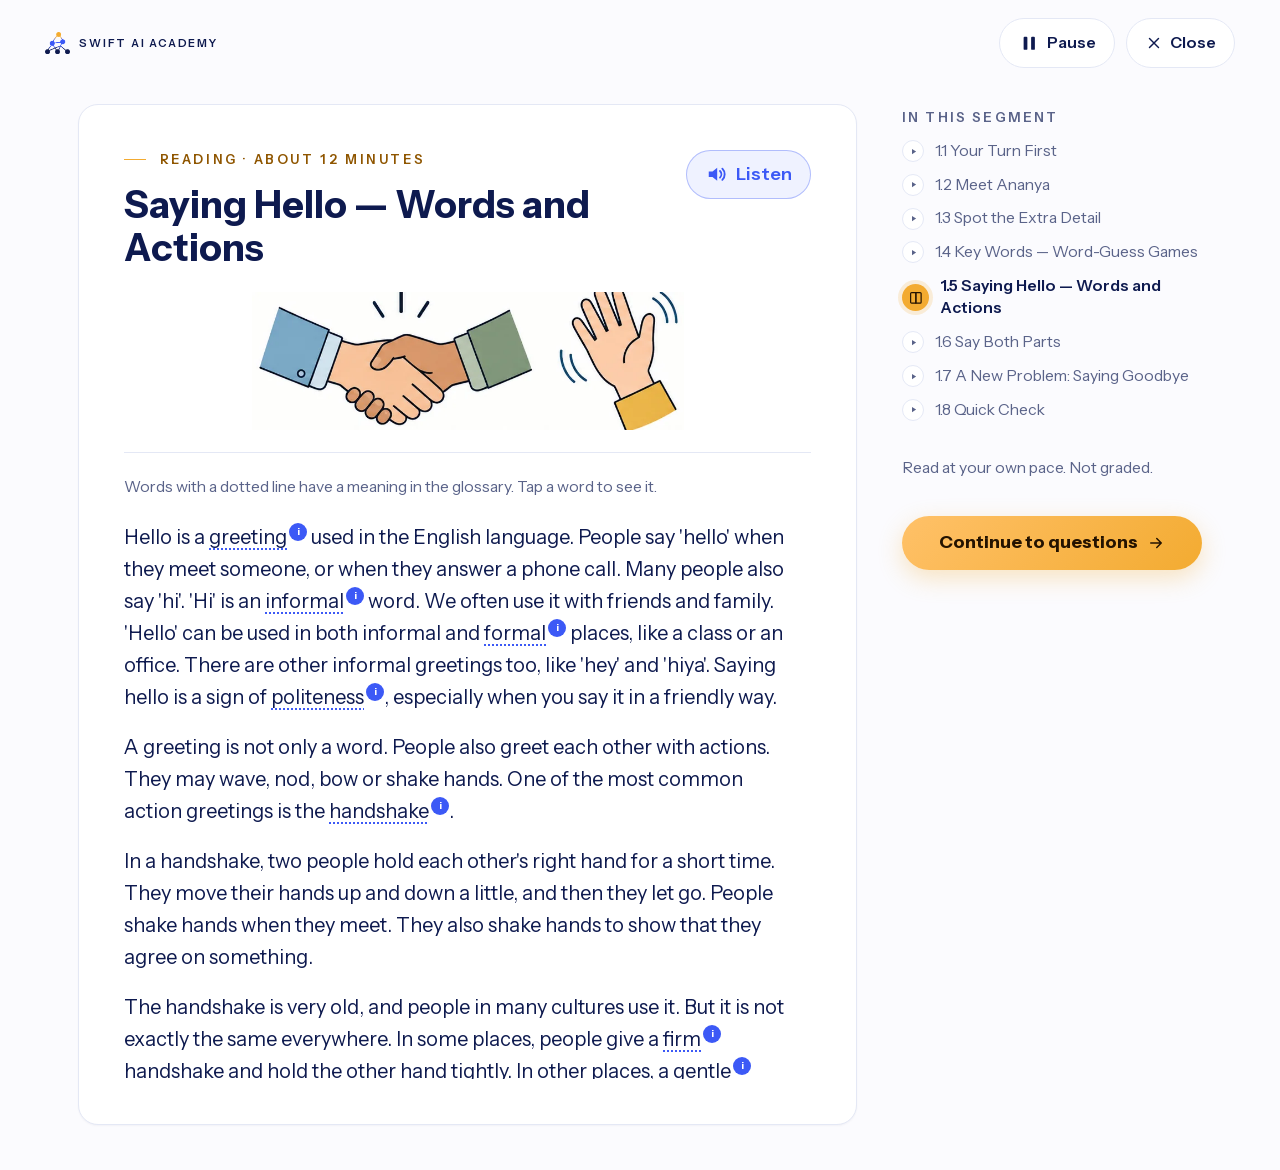
==== index.html @ 02ab8b25 "Stage 1.5 Reading Card: Saying Hello — Words and Actions (static site) Module 1, Segment 1, Stage 1." ====
<!DOCTYPE html><html lang="en" class="Vgh3NW_variable NKU_Lq_variable h-full antialiased"><head><meta charSet="utf-8"/><meta name="viewport" content="width=device-width, initial-scale=1"/><link rel="preload" href="./_next/static/media/dc6d2a64e9dbf3bc-s.p.3mjzw95c0-_52.woff2" as="font" crossorigin="" type="font/woff2"/><link rel="preload" href="./_next/static/media/f06bf9da926bae75-s.p.2874ccu1_u7jf.woff2" as="font" crossorigin="" type="font/woff2"/><link rel="stylesheet" href="./_next/static/chunks/0zkohb912itns.css" data-precedence="next"/><link rel="preload" as="script" fetchPriority="low" href="./_next/static/chunks/3333gs1h_w689.js"/><script src="./_next/static/chunks/40dt_obvaaqts.js" async=""></script><script src="./_next/static/chunks/3dmm3v_fq28gc.js" async=""></script><script src="./_next/static/chunks/turbopack-1gg8ko_ilveme.js" async=""></script><script src="./_next/static/chunks/0umf92h1sb77c.js" async=""></script><script src="./_next/static/chunks/0dmkuvl3ry8-z.js" async=""></script><title>Meeting Someone New</title><meta name="description" content="Everyday Workplace Communication — Module 1, Segment 1, Stages 1.1–1.8."/><link rel="icon" href="/favicon.ico?favicon.117ezoe8m31dk.ico" sizes="48x48" type="image/x-icon"/><meta name="next-size-adjust" content=""/><script src="./_next/static/chunks/0cz1d0mv5g_q7.js" noModule=""></script></head><body class="min-h-full"><div hidden=""><!--$--><!--/$--></div><!--$--><!--/$--><script id="_R_">(globalThis["TURBOPACK"] || (globalThis["TURBOPACK"] = [])).push({"otherChunks":["static/chunks/3333gs1h_w689.js","static/chunks/40dt_obvaaqts.js","static/chunks/3dmm3v_fq28gc.js"],"runtimeModuleIds":[94553]});</script><script src="./_next/static/chunks/3333gs1h_w689.js" async=""></script><script>(self.__next_f=self.__next_f||[]).push([0])</script><script>self.__next_f.push([1,"1:\"$Sreact.fragment\"\n2:\"./_next/static/chunks/0umf92h1sb77c.js\"\n3:I[39756,[\"$2\"],\"default\"]\n4:I[37457,[\"$2\"],\"default\"]\n6:\"./_next/static/chunks/0dmkuvl3ry8-z.js\"\n7:I[2035,[\"$2\",\"$6\"],\"StandaloneStage\"]\n8:I[97367,[\"$2\"],\"OutletBoundary\"]\n9:\"$Sreact.suspense\"\nb:\"ViewportBoundary\"\nc:I[97367,[\"$2\"],\"$b\"]\ne:\"MetadataBoundary\"\nf:I[97367,[\"$2\"],\"$e\"]\n11:I[68027,[\"$2\"],\"default\",1]\n:HL[\"./_next/static/chunks/0zkohb912itns.css\",\"style\"]\n:HL[\"./_next/static/media/dc6d2a64e9dbf3bc-s.p.3mjzw95c0-_52.woff2\",\"font\",{\"crossOrigin\":\"\",\"type\":\"font/woff2\"}]\n:HL[\"./_next/static/media/f06bf9da926bae75-s.p.2874ccu1_u7jf.woff2\",\"font\",{\"crossOrigin\":\"\",\"type\":\"font/woff2\"}]\n5:[[\"children\",{\"s\":\"__PAGE__\",\"h\":512,\"d\":{\"r\":[\"$\",\"$1\",\"c\",{\"children\":[[\"$\",\"$L7\",null,{}],[[\"$\",\"script\",\"script-0\",{\"src\":\"./_next/static/chunks/0dmkuvl3ry8-z.js\",\"async\":true,\"nonce\":\"$undefined\"}]],[\"$\",\"$L8\",null,{\"children\":[\"$\",\"$9\",null,{\"name\":\"Next.MetadataOutlet\",\"children\":\"$@a\"}]}]]}],\"p\":false,\"v\":null}}]]\n0:{\"P\":null,\"c\":[\"\",\"\"],\"q\":\"\",\"i\":false,\"t\":{\"t\":{\"s\":\"\",\"h\":528,\"d\":{\"r\":[\"$\",\"$1\",\"c\",{\"children\":[[[\"$\",\"link\",\"0\",{\"rel\":\"stylesheet\",\"href\":\"./_next/static/chunks/0zkohb912itns.css\",\"precedence\":\"next\",\"crossOrigin\":\"$undefined\",\"nonce\":\"$undefined\"}],[\"$\",\"script\",\"script-0\",{\"src\":\"./_next/static/chunks/0umf92h1sb77c.js\",\"async\":true,\"nonce\":\"$undefined\"}]],[\"$\",\"html\",null,{\"lang\":\"en\",\"className\":\"Vgh3NW_variable NKU_Lq_variable h-full antialiased\",\"children\":[\"$\",\"body\",null,{\"className\":\"min-h-full\",\"children\":[\"$\",\"$L3\",null,{\"parallelRouterKey\":\"children\",\"error\":\"$undefined\",\"errorStyles\":\"$undefined\",\"errorScripts\":\"$undefined\",\"template\":[\"$\",\"$L4\",null,{}],\"templateStyles\":\"$undefined\",\"templateScripts\":\"$undefined\",\"notFound\":[[[\"$\",\"title\",null,{\"children\":\"404: This page could not be found.\"}],[\"$\",\"div\",null,{\"style\":{\"fontFamily\":\"system-ui,\\\"Segoe UI\\\",Roboto,Helvetica,Arial,sans-serif,\\\"Apple Color Emoji\\\",\\\"Segoe UI Emoji\\\"\",\"height\":\"100vh\",\"textAlign\":\"center\",\"display\":\"flex\",\"flexDirection\":\"column\",\"alignItems\":\"center\",\"justifyContent\":\"center\"},\"children\":[\"$\",\"div\",null,{\"children\":[[\"$\",\"style\",null,{\"dangerouslySetInnerHTML\":{\"__html\":\"body{color:#000;background:#fff;margin:0}.next-error-h1{border-right:1px solid rgba(0,0,0,.3)}@media (prefers-color-scheme:dark){body{color:#fff;background:#000}.next-error-h1{border-right:1px solid rgba(255,255,255,.3)}}\"}}],[\"$\",\"h1\",null,{\"className\":\"next-error-h1\",\"style\":{\"display\":\"inline-block\",\"margin\":\"0 20px 0 0\",\"padding\":\"0 23px 0 0\",\"fontSize\":24,\"fontWeight\":500,\"verticalAlign\":\"top\",\"lineHeight\":\"49px\"},\"children\":404}],[\"$\",\"div\",null,{\"style\":{\"display\":\"inline-block\"},\"children\":[\"$\",\"h2\",null,{\"style\":{\"fontSize\":14,\"fontWeight\":400,\"lineHeight\":\"49px\",\"margin\":0},\"children\":\"This page could not be found.\"}]}]]}]}]],[]],\"forbidden\":\"$undefined\",\"unauthorized\":\"$undefined\"}]}]}]]}],\"p\":false,\"v\":null},\"c\":\"$Q5\"},\"h\":{\"r\":[\"$\",\"$1\",\"h\",{\"children\":[null,[\"$\",\"$Lc\",null,{\"children\":\"$Ld\"}],[\"$\",\"$Lf\",null,{\"children\":[[\"$\",\"div\",null,{\"hidden\":true,\"children\":[\"$\",\"$9\",null,{\"name\":\"Next.Metadata\",\"children\":\"$L10\"}]}],null]}],[\"$\",\"meta\",null,{\"name\":\"next-size-adjust\",\"content\":\"\"}]]}],\"p\":false,\"v\":null}},\"m\":\"$undefined\",\"G\":[\"$11\",[[\"$\",\"link\",\"0\",{\"rel\":\"stylesheet\",\"href\":\"./_next/static/chunks/0zkohb912itns.css\",\"precedence\":\"next\",\"crossOrigin\":\"$undefined\",\"nonce\":\"$undefined\"}]]],\"S\":true,\"r\":\"$undefined\",\"s\":\"$undefined\",\"a\":\"$undefined\",\"l\":\"$undefined\",\"p\":\"$undefined\",\"d\":\"$undefined\",\"b\":\"f_BycXhJsI5spr62mc68p\"}\nd:[[\"$\",\"meta\",\"0\",{\"charSet\":\"utf-8\"}],[\"$\",\"meta\",\"1\",{\"name\":\"viewport\",\"content\":\"width=device-width, initial-scale=1\"}]]\n12:I[27201,[\"$2\"],\"IconMark\"]\na:null\n10:[[\"$\",\"title\",\"0\",{\"children\":\"Meeting Someone New\"}],[\"$\",\"meta\",\"1\",{\"name\":\"description\",\"content\":\"Everyday Workplace Communication — Module 1, Segment 1, Stages 1.1–1.8.\"}],[\"$\",\"link\",\"2\",{\"rel\":\"icon\",\"href\":\"/favicon.ico?favicon.117ezoe8m31dk.ico\",\"sizes\":\"48x48\",\"type\":\"image/x-icon\"}],[\"$\",\"$L12\",\"3\",{}]]\n"])</script></body></html>
---- _next/static/chunks/0zkohb912itns.css ----
@font-face{font-family:Noto Sans;font-style:normal;font-weight:400;font-stretch:100%;font-display:swap;src:url(../media/d0daeb77ad486505-s.1qp4msj8oy5kg.woff2)format("woff2");unicode-range:U+460-52F,U+1C80-1C8A,U+20B4,U+2DE0-2DFF,U+A640-A69F,U+FE2E-FE2F}@font-face{font-family:Noto Sans;font-style:normal;font-weight:400;font-stretch:100%;font-display:swap;src:url(../media/13c8bea787795a91-s.1undqm_-sukdc.woff2)format("woff2");unicode-range:U+301,U+400-45F,U+490-491,U+4B0-4B1,U+2116}@font-face{font-family:Noto Sans;font-style:normal;font-weight:400;font-stretch:100%;font-display:swap;src:url(../media/fb34704f4f4f68ab-s.3giajfo5uv2ys.woff2)format("woff2");unicode-range:U+900-97F,U+1CD0-1CF4,U+1CF7-1CF9,U+200C-200D,U+20A8,U+20B9,U+20F0,U+25CC,U+A830-A839,U+A8E0-A8FF,U+11B00-11B0A}@font-face{font-family:Noto Sans;font-style:normal;font-weight:400;font-stretch:100%;font-display:swap;src:url(../media/26229c3b890d5b41-s.2bg48w3oiort5.woff2)format("woff2");unicode-range:U+1F??}@font-face{font-family:Noto Sans;font-style:normal;font-weight:400;font-stretch:100%;font-display:swap;src:url(../media/ec173da4e4ac482c-s.1f0d9os9qfevp.woff2)format("woff2");unicode-range:U+370-377,U+37A-37F,U+384-38A,U+38C,U+38E-3A1,U+3A3-3FF}@font-face{font-family:Noto Sans;font-style:normal;font-weight:400;font-stretch:100%;font-display:swap;src:url(../media/eca1cc1e672884b5-s.28-lxb4pyxwvn.woff2)format("woff2");unicode-range:U+102-103,U+110-111,U+128-129,U+168-169,U+1A0-1A1,U+1AF-1B0,U+300-301,U+303-304,U+308-309,U+323,U+329,U+1EA0-1EF9,U+20AB}@font-face{font-family:Noto Sans;font-style:normal;font-weight:400;font-stretch:100%;font-display:swap;src:url(../media/05ce0245cbf07d46-s.1__0ydqd-xg_4.woff2)format("woff2");unicode-range:U+100-2BA,U+2BD-2C5,U+2C7-2CC,U+2CE-2D7,U+2DD-2FF,U+304,U+308,U+329,U+1D00-1DBF,U+1E00-1E9F,U+1EF2-1EFF,U+2020,U+20A0-20AB,U+20AD-20C4,U+2113,U+2C60-2C7F,U+A720-A7FF}@font-face{font-family:Noto Sans;font-style:normal;font-weight:400;font-stretch:100%;font-display:swap;src:url(../media/dc6d2a64e9dbf3bc-s.p.3mjzw95c0-_52.woff2)format("woff2");unicode-range:U+??,U+131,U+152-153,U+2BB-2BC,U+2C6,U+2DA,U+2DC,U+304,U+308,U+329,U+2000-206F,U+20AC,U+2122,U+2191,U+2193,U+2212,U+2215,U+FEFF,U+FFFD}@font-face{font-family:Noto Sans;font-style:normal;font-weight:500;font-stretch:100%;font-display:swap;src:url(../media/d0daeb77ad486505-s.1qp4msj8oy5kg.woff2)format("woff2");unicode-range:U+460-52F,U+1C80-1C8A,U+20B4,U+2DE0-2DFF,U+A640-A69F,U+FE2E-FE2F}@font-face{font-family:Noto Sans;font-style:normal;font-weight:500;font-stretch:100%;font-display:swap;src:url(../media/13c8bea787795a91-s.1undqm_-sukdc.woff2)format("woff2");unicode-range:U+301,U+400-45F,U+490-491,U+4B0-4B1,U+2116}@font-face{font-family:Noto Sans;font-style:normal;font-weight:500;font-stretch:100%;font-display:swap;src:url(../media/fb34704f4f4f68ab-s.3giajfo5uv2ys.woff2)format("woff2");unicode-range:U+900-97F,U+1CD0-1CF4,U+1CF7-1CF9,U+200C-200D,U+20A8,U+20B9,U+20F0,U+25CC,U+A830-A839,U+A8E0-A8FF,U+11B00-11B0A}@font-face{font-family:Noto Sans;font-style:normal;font-weight:500;font-stretch:100%;font-display:swap;src:url(../media/26229c3b890d5b41-s.2bg48w3oiort5.woff2)format("woff2");unicode-range:U+1F??}@font-face{font-family:Noto Sans;font-style:normal;font-weight:500;font-stretch:100%;font-display:swap;src:url(../media/ec173da4e4ac482c-s.1f0d9os9qfevp.woff2)format("woff2");unicode-range:U+370-377,U+37A-37F,U+384-38A,U+38C,U+38E-3A1,U+3A3-3FF}@font-face{font-family:Noto Sans;font-style:normal;font-weight:500;font-stretch:100%;font-display:swap;src:url(../media/eca1cc1e672884b5-s.28-lxb4pyxwvn.woff2)format("woff2");unicode-range:U+102-103,U+110-111,U+128-129,U+168-169,U+1A0-1A1,U+1AF-1B0,U+300-301,U+303-304,U+308-309,U+323,U+329,U+1EA0-1EF9,U+20AB}@font-face{font-family:Noto Sans;font-style:normal;font-weight:500;font-stretch:100%;font-display:swap;src:url(../media/05ce0245cbf07d46-s.1__0ydqd-xg_4.woff2)format("woff2");unicode-range:U+100-2BA,U+2BD-2C5,U+2C7-2CC,U+2CE-2D7,U+2DD-2FF,U+304,U+308,U+329,U+1D00-1DBF,U+1E00-1E9F,U+1EF2-1EFF,U+2020,U+20A0-20AB,U+20AD-20C4,U+2113,U+2C60-2C7F,U+A720-A7FF}@font-face{font-family:Noto Sans;font-style:normal;font-weight:500;font-stretch:100%;font-display:swap;src:url(../media/dc6d2a64e9dbf3bc-s.p.3mjzw95c0-_52.woff2)format("woff2");unicode-range:U+??,U+131,U+152-153,U+2BB-2BC,U+2C6,U+2DA,U+2DC,U+304,U+308,U+329,U+2000-206F,U+20AC,U+2122,U+2191,U+2193,U+2212,U+2215,U+FEFF,U+FFFD}@font-face{font-family:Noto Sans;font-style:normal;font-weight:600;font-stretch:100%;font-display:swap;src:url(../media/d0daeb77ad486505-s.1qp4msj8oy5kg.woff2)format("woff2");unicode-range:U+460-52F,U+1C80-1C8A,U+20B4,U+2DE0-2DFF,U+A640-A69F,U+FE2E-FE2F}@font-face{font-family:Noto Sans;font-style:normal;font-weight:600;font-stretch:100%;font-display:swap;src:url(../media/13c8bea787795a91-s.1undqm_-sukdc.woff2)format("woff2");unicode-range:U+301,U+400-45F,U+490-491,U+4B0-4B1,U+2116}@font-face{font-family:Noto Sans;font-style:normal;font-weight:600;font-stretch:100%;font-display:swap;src:url(../media/fb34704f4f4f68ab-s.3giajfo5uv2ys.woff2)format("woff2");unicode-range:U+900-97F,U+1CD0-1CF4,U+1CF7-1CF9,U+200C-200D,U+20A8,U+20B9,U+20F0,U+25CC,U+A830-A839,U+A8E0-A8FF,U+11B00-11B0A}@font-face{font-family:Noto Sans;font-style:normal;font-weight:600;font-stretch:100%;font-display:swap;src:url(../media/26229c3b890d5b41-s.2bg48w3oiort5.woff2)format("woff2");unicode-range:U+1F??}@font-face{font-family:Noto Sans;font-style:normal;font-weight:600;font-stretch:100%;font-display:swap;src:url(../media/ec173da4e4ac482c-s.1f0d9os9qfevp.woff2)format("woff2");unicode-range:U+370-377,U+37A-37F,U+384-38A,U+38C,U+38E-3A1,U+3A3-3FF}@font-face{font-family:Noto Sans;font-style:normal;font-weight:600;font-stretch:100%;font-display:swap;src:url(../media/eca1cc1e672884b5-s.28-lxb4pyxwvn.woff2)format("woff2");unicode-range:U+102-103,U+110-111,U+128-129,U+168-169,U+1A0-1A1,U+1AF-1B0,U+300-301,U+303-304,U+308-309,U+323,U+329,U+1EA0-1EF9,U+20AB}@font-face{font-family:Noto Sans;font-style:normal;font-weight:600;font-stretch:100%;font-display:swap;src:url(../media/05ce0245cbf07d46-s.1__0ydqd-xg_4.woff2)format("woff2");unicode-range:U+100-2BA,U+2BD-2C5,U+2C7-2CC,U+2CE-2D7,U+2DD-2FF,U+304,U+308,U+329,U+1D00-1DBF,U+1E00-1E9F,U+1EF2-1EFF,U+2020,U+20A0-20AB,U+20AD-20C4,U+2113,U+2C60-2C7F,U+A720-A7FF}@font-face{font-family:Noto Sans;font-style:normal;font-weight:600;font-stretch:100%;font-display:swap;src:url(../media/dc6d2a64e9dbf3bc-s.p.3mjzw95c0-_52.woff2)format("woff2");unicode-range:U+??,U+131,U+152-153,U+2BB-2BC,U+2C6,U+2DA,U+2DC,U+304,U+308,U+329,U+2000-206F,U+20AC,U+2122,U+2191,U+2193,U+2212,U+2215,U+FEFF,U+FFFD}@font-face{font-family:Noto Sans;font-style:normal;font-weight:700;font-stretch:100%;font-display:swap;src:url(../media/d0daeb77ad486505-s.1qp4msj8oy5kg.woff2)format("woff2");unicode-range:U+460-52F,U+1C80-1C8A,U+20B4,U+2DE0-2DFF,U+A640-A69F,U+FE2E-FE2F}@font-face{font-family:Noto Sans;font-style:normal;font-weight:700;font-stretch:100%;font-display:swap;src:url(../media/13c8bea787795a91-s.1undqm_-sukdc.woff2)format("woff2");unicode-range:U+301,U+400-45F,U+490-491,U+4B0-4B1,U+2116}@font-face{font-family:Noto Sans;font-style:normal;font-weight:700;font-stretch:100%;font-display:swap;src:url(../media/fb34704f4f4f68ab-s.3giajfo5uv2ys.woff2)format("woff2");unicode-range:U+900-97F,U+1CD0-1CF4,U+1CF7-1CF9,U+200C-200D,U+20A8,U+20B9,U+20F0,U+25CC,U+A830-A839,U+A8E0-A8FF,U+11B00-11B0A}@font-face{font-family:Noto Sans;font-style:normal;font-weight:700;font-stretch:100%;font-display:swap;src:url(../media/26229c3b890d5b41-s.2bg48w3oiort5.woff2)format("woff2");unicode-range:U+1F??}@font-face{font-family:Noto Sans;font-style:normal;font-weight:700;font-stretch:100%;font-display:swap;src:url(../media/ec173da4e4ac482c-s.1f0d9os9qfevp.woff2)format("woff2");unicode-range:U+370-377,U+37A-37F,U+384-38A,U+38C,U+38E-3A1,U+3A3-3FF}@font-face{font-family:Noto Sans;font-style:normal;font-weight:700;font-stretch:100%;font-display:swap;src:url(../media/eca1cc1e672884b5-s.28-lxb4pyxwvn.woff2)format("woff2");unicode-range:U+102-103,U+110-111,U+128-129,U+168-169,U+1A0-1A1,U+1AF-1B0,U+300-301,U+303-304,U+308-309,U+323,U+329,U+1EA0-1EF9,U+20AB}@font-face{font-family:Noto Sans;font-style:normal;font-weight:700;font-stretch:100%;font-display:swap;src:url(../media/05ce0245cbf07d46-s.1__0ydqd-xg_4.woff2)format("woff2");unicode-range:U+100-2BA,U+2BD-2C5,U+2C7-2CC,U+2CE-2D7,U+2DD-2FF,U+304,U+308,U+329,U+1D00-1DBF,U+1E00-1E9F,U+1EF2-1EFF,U+2020,U+20A0-20AB,U+20AD-20C4,U+2113,U+2C60-2C7F,U+A720-A7FF}@font-face{font-family:Noto Sans;font-style:normal;font-weight:700;font-stretch:100%;font-display:swap;src:url(../media/dc6d2a64e9dbf3bc-s.p.3mjzw95c0-_52.woff2)format("woff2");unicode-range:U+??,U+131,U+152-153,U+2BB-2BC,U+2C6,U+2DA,U+2DC,U+304,U+308,U+329,U+2000-206F,U+20AC,U+2122,U+2191,U+2193,U+2212,U+2215,U+FEFF,U+FFFD}@font-face{font-family:Noto Sans Fallback;src:local(Arial);ascent-override:100.54%;descent-override:27.56%;line-gap-override:0.0%;size-adjust:106.33%}.Vgh3NW_className{font-family:Noto Sans,Noto Sans Fallback;font-style:normal}.Vgh3NW_variable{--font-noto:"Noto Sans", "Noto Sans Fallback"}
@font-face{font-family:Instrument Sans;font-style:normal;font-weight:400;font-stretch:100%;font-display:swap;src:url(../media/c7f47671e39f7787-s.0klc_mi0-5f4_.woff2)format("woff2");unicode-range:U+100-2BA,U+2BD-2C5,U+2C7-2CC,U+2CE-2D7,U+2DD-2FF,U+304,U+308,U+329,U+1D00-1DBF,U+1E00-1E9F,U+1EF2-1EFF,U+2020,U+20A0-20AB,U+20AD-20C4,U+2113,U+2C60-2C7F,U+A720-A7FF}@font-face{font-family:Instrument Sans;font-style:normal;font-weight:400;font-stretch:100%;font-display:swap;src:url(../media/f06bf9da926bae75-s.p.2874ccu1_u7jf.woff2)format("woff2");unicode-range:U+??,U+131,U+152-153,U+2BB-2BC,U+2C6,U+2DA,U+2DC,U+304,U+308,U+329,U+2000-206F,U+20AC,U+2122,U+2191,U+2193,U+2212,U+2215,U+FEFF,U+FFFD}@font-face{font-family:Instrument Sans;font-style:normal;font-weight:500;font-stretch:100%;font-display:swap;src:url(../media/c7f47671e39f7787-s.0klc_mi0-5f4_.woff2)format("woff2");unicode-range:U+100-2BA,U+2BD-2C5,U+2C7-2CC,U+2CE-2D7,U+2DD-2FF,U+304,U+308,U+329,U+1D00-1DBF,U+1E00-1E9F,U+1EF2-1EFF,U+2020,U+20A0-20AB,U+20AD-20C4,U+2113,U+2C60-2C7F,U+A720-A7FF}@font-face{font-family:Instrument Sans;font-style:normal;font-weight:500;font-stretch:100%;font-display:swap;src:url(../media/f06bf9da926bae75-s.p.2874ccu1_u7jf.woff2)format("woff2");unicode-range:U+??,U+131,U+152-153,U+2BB-2BC,U+2C6,U+2DA,U+2DC,U+304,U+308,U+329,U+2000-206F,U+20AC,U+2122,U+2191,U+2193,U+2212,U+2215,U+FEFF,U+FFFD}@font-face{font-family:Instrument Sans;font-style:normal;font-weight:600;font-stretch:100%;font-display:swap;src:url(../media/c7f47671e39f7787-s.0klc_mi0-5f4_.woff2)format("woff2");unicode-range:U+100-2BA,U+2BD-2C5,U+2C7-2CC,U+2CE-2D7,U+2DD-2FF,U+304,U+308,U+329,U+1D00-1DBF,U+1E00-1E9F,U+1EF2-1EFF,U+2020,U+20A0-20AB,U+20AD-20C4,U+2113,U+2C60-2C7F,U+A720-A7FF}@font-face{font-family:Instrument Sans;font-style:normal;font-weight:600;font-stretch:100%;font-display:swap;src:url(../media/f06bf9da926bae75-s.p.2874ccu1_u7jf.woff2)format("woff2");unicode-range:U+??,U+131,U+152-153,U+2BB-2BC,U+2C6,U+2DA,U+2DC,U+304,U+308,U+329,U+2000-206F,U+20AC,U+2122,U+2191,U+2193,U+2212,U+2215,U+FEFF,U+FFFD}@font-face{font-family:Instrument Sans;font-style:normal;font-weight:700;font-stretch:100%;font-display:swap;src:url(../media/c7f47671e39f7787-s.0klc_mi0-5f4_.woff2)format("woff2");unicode-range:U+100-2BA,U+2BD-2C5,U+2C7-2CC,U+2CE-2D7,U+2DD-2FF,U+304,U+308,U+329,U+1D00-1DBF,U+1E00-1E9F,U+1EF2-1EFF,U+2020,U+20A0-20AB,U+20AD-20C4,U+2113,U+2C60-2C7F,U+A720-A7FF}@font-face{font-family:Instrument Sans;font-style:normal;font-weight:700;font-stretch:100%;font-display:swap;src:url(../media/f06bf9da926bae75-s.p.2874ccu1_u7jf.woff2)format("woff2");unicode-range:U+??,U+131,U+152-153,U+2BB-2BC,U+2C6,U+2DA,U+2DC,U+304,U+308,U+329,U+2000-206F,U+20AC,U+2122,U+2191,U+2193,U+2212,U+2215,U+FEFF,U+FFFD}@font-face{font-family:Instrument Sans Fallback;src:local(Arial);ascent-override:94.42%;descent-override:24.33%;line-gap-override:0.0%;size-adjust:102.74%}.NKU_Lq_className{font-family:Instrument Sans,Instrument Sans Fallback;font-style:normal}.NKU_Lq_variable{--font-instrument:"Instrument Sans", "Instrument Sans Fallback"}
@layer properties{@supports (((-webkit-hyphens:none)) and (not (margin-trim:inline))) or ((-moz-orient:inline) and (not (color:rgb(from red r g b)))){*,:before,:after,::backdrop{--tw-translate-x:0;--tw-translate-y:0;--tw-translate-z:0;--tw-scale-x:1;--tw-scale-y:1;--tw-scale-z:1;--tw-border-style:solid;--tw-leading:initial;--tw-font-weight:initial;--tw-tracking:initial;--tw-ordinal:initial;--tw-slashed-zero:initial;--tw-numeric-figure:initial;--tw-numeric-spacing:initial;--tw-numeric-fraction:initial;--tw-shadow:0 0 #0000;--tw-shadow-color:initial;--tw-shadow-alpha:100%;--tw-inset-shadow:0 0 #0000;--tw-inset-shadow-color:initial;--tw-inset-shadow-alpha:100%;--tw-ring-color:initial;--tw-ring-shadow:0 0 #0000;--tw-inset-ring-color:initial;--tw-inset-ring-shadow:0 0 #0000;--tw-ring-inset:initial;--tw-ring-offset-width:0px;--tw-ring-offset-color:#fff;--tw-ring-offset-shadow:0 0 #0000;--tw-blur:initial;--tw-brightness:initial;--tw-contrast:initial;--tw-grayscale:initial;--tw-hue-rotate:initial;--tw-invert:initial;--tw-opacity:initial;--tw-saturate:initial;--tw-sepia:initial;--tw-drop-shadow:initial;--tw-drop-shadow-color:initial;--tw-drop-shadow-alpha:100%;--tw-drop-shadow-size:initial;--tw-backdrop-blur:initial;--tw-backdrop-brightness:initial;--tw-backdrop-contrast:initial;--tw-backdrop-grayscale:initial;--tw-backdrop-hue-rotate:initial;--tw-backdrop-invert:initial;--tw-backdrop-opacity:initial;--tw-backdrop-saturate:initial;--tw-backdrop-sepia:initial;--tw-duration:initial;--tw-content:"";--tw-outline-style:solid}}}@layer theme{:root,:host{--font-mono:ui-monospace, SFMono-Regular, Menlo, Monaco, Consolas, "Liberation Mono", "Courier New", monospace;--color-white:#fff;--spacing:.25rem;--container-sm:24rem;--container-md:28rem;--container-xl:36rem;--container-2xl:42rem;--container-3xl:48rem;--container-4xl:56rem;--container-5xl:64rem;--container-7xl:80rem;--text-xs:.75rem;--text-xs--line-height:calc(1 / .75);--text-sm:.875rem;--text-sm--line-height:calc(1.25 / .875);--text-base:1rem;--text-base--line-height:calc(1.5 / 1);--text-lg:1.125rem;--text-lg--line-height:calc(1.75 / 1.125);--text-xl:1.25rem;--text-xl--line-height:calc(1.75 / 1.25);--text-2xl:1.5rem;--text-2xl--line-height:calc(2 / 1.5);--text-3xl:1.875rem;--text-3xl--line-height:calc(2.25 / 1.875);--text-4xl:2.25rem;--text-4xl--line-height:calc(2.5 / 2.25);--text-5xl:3rem;--text-5xl--line-height:1;--text-6xl:3.75rem;--text-6xl--line-height:1;--font-weight-normal:400;--font-weight-semibold:600;--font-weight-bold:700;--font-weight-extrabold:800;--tracking-wide:.025em;--tracking-widest:.1em;--leading-tight:1.25;--leading-snug:1.375;--leading-relaxed:1.625;--radius-sm:.25rem;--radius-md:.375rem;--radius-lg:.5rem;--radius-xl:.75rem;--radius-2xl:1rem;--radius-3xl:1.5rem;--blur-sm:8px;--default-transition-duration:.15s;--default-transition-timing-function:cubic-bezier(.4, 0, .2, 1);--default-font-family:var(--font-noto), ui-sans-serif, system-ui, sans-serif;--default-mono-font-family:var(--font-mono)}}@layer base{*,:after,:before,::backdrop{box-sizing:border-box;border:0 solid;margin:0;padding:0}::file-selector-button{box-sizing:border-box;border:0 solid;margin:0;padding:0}html,:host{-webkit-text-size-adjust:100%;tab-size:4;line-height:1.5;font-family:var(--default-font-family,-apple-system, BlinkMacSystemFont, "Segoe UI", Roboto, "Helvetica Neue", "Noto Sans", Arial, sans-serif, "Apple Color Emoji", "Segoe UI Emoji", "Segoe UI Symbol", "Noto Color Emoji");font-feature-settings:var(--default-font-feature-settings,normal);font-variation-settings:var(--default-font-variation-settings,normal);-webkit-tap-highlight-color:transparent}hr{height:0;color:inherit;border-top-width:1px}abbr:where([title]){-webkit-text-decoration:underline dotted;text-decoration:underline dotted}h1,h2,h3,h4,h5,h6{font-size:inherit;font-weight:inherit}a{color:inherit;-webkit-text-decoration:inherit;-webkit-text-decoration:inherit;-webkit-text-decoration:inherit;-webkit-text-decoration:inherit;text-decoration:inherit}b,strong{font-weight:bolder}code,kbd,samp,pre{font-family:var(--default-mono-font-family,ui-monospace, SFMono-Regular, Menlo, Monaco, Consolas, "Liberation Mono", "Courier New", monospace);font-feature-settings:var(--default-mono-font-feature-settings,normal);font-variation-settings:var(--default-mono-font-variation-settings,normal);font-size:1em}small{font-size:80%}sub,sup{vertical-align:baseline;font-size:75%;line-height:0;position:relative}sub{bottom:-.25em}sup{top:-.5em}table{text-indent:0;border-color:inherit;border-collapse:collapse}:-moz-focusring:where(:not(iframe)){outline:auto}progress{vertical-align:baseline}summary{display:list-item}ol,ul,menu{list-style:none}img,svg,video,canvas,audio,iframe,embed,object{vertical-align:middle;display:block}img,video{max-width:100%;height:auto}button,input,select,optgroup,textarea{font:inherit;font-feature-settings:inherit;font-variation-settings:inherit;letter-spacing:inherit;color:inherit;opacity:1;background-color:#0000;border-radius:0}::file-selector-button{font:inherit;font-feature-settings:inherit;font-variation-settings:inherit;letter-spacing:inherit;color:inherit;opacity:1;background-color:#0000;border-radius:0}:where(select:is([multiple],[size])) optgroup{font-weight:bolder}:where(select:is([multiple],[size])) optgroup option{padding-inline-start:20px}::file-selector-button{margin-inline-end:4px}::placeholder{opacity:1}@supports (not ((-webkit-appearance:-apple-pay-button))) or (contain-intrinsic-size:1px){::placeholder{color:currentColor}@supports (color:color-mix(in lab, red, red)){::placeholder{color:color-mix(in oklab, currentcolor 50%, transparent)}}}textarea{resize:vertical}::-webkit-search-decoration{-webkit-appearance:none}::-webkit-date-and-time-value{min-height:1lh;text-align:inherit}::-webkit-datetime-edit{display:inline-flex}::-webkit-datetime-edit-fields-wrapper{padding:0}::-webkit-datetime-edit{padding-block:0}::-webkit-datetime-edit-year-field{padding-block:0}::-webkit-datetime-edit-month-field{padding-block:0}::-webkit-datetime-edit-day-field{padding-block:0}::-webkit-datetime-edit-hour-field{padding-block:0}::-webkit-datetime-edit-minute-field{padding-block:0}::-webkit-datetime-edit-second-field{padding-block:0}::-webkit-datetime-edit-millisecond-field{padding-block:0}::-webkit-datetime-edit-meridiem-field{padding-block:0}::-webkit-calendar-picker-indicator{line-height:1}:-moz-ui-invalid{box-shadow:none}button,input:where([type=button],[type=reset],[type=submit]){appearance:button}::file-selector-button{appearance:button}::-webkit-inner-spin-button{height:auto}::-webkit-outer-spin-button{height:auto}[hidden]:where(:not([hidden=until-found])){display:none!important}}@layer components{.btn-main{min-height:calc(var(--spacing) * 14);min-width:calc(var(--spacing) * 32);justify-content:center;align-items:center;gap:calc(var(--spacing) * 2);background-color:var(--primary);padding-inline:calc(var(--spacing) * 7);font-size:var(--text-lg);line-height:var(--tw-leading,var(--text-lg--line-height));--tw-font-weight:var(--font-weight-bold);font-weight:var(--font-weight-bold);color:var(--color-white);--tw-shadow:0 4px 6px -1px var(--tw-shadow-color,#0000001a), 0 2px 4px -2px var(--tw-shadow-color,#0000001a);box-shadow:var(--tw-inset-shadow), var(--tw-inset-ring-shadow), var(--tw-ring-offset-shadow), var(--tw-ring-shadow), var(--tw-shadow);transition-property:color,background-color,border-color,outline-color,text-decoration-color,fill,stroke,--tw-gradient-from,--tw-gradient-via,--tw-gradient-to,opacity,box-shadow,transform,translate,scale,rotate,filter,-webkit-backdrop-filter,backdrop-filter,display,content-visibility,overlay,pointer-events;transition-timing-function:var(--tw-ease,var(--default-transition-timing-function));transition-duration:var(--tw-duration,var(--default-transition-duration));border-radius:2147483647px;display:inline-flex}@media (hover:hover){.btn-main:hover{background-color:var(--primary-hover)}}.btn-main:focus-visible{outline-style:var(--tw-outline-style);outline-width:1px;outline-style:var(--tw-outline-style);outline-offset:2px;outline-width:4px;outline-color:var(--heading)}.btn-main:disabled{cursor:not-allowed;--tw-shadow:0 0 #0000;box-shadow:var(--tw-inset-shadow), var(--tw-inset-ring-shadow), var(--tw-ring-offset-shadow), var(--tw-ring-shadow), var(--tw-shadow);background-color:#9aa6b8}.btn-secondary{min-height:calc(var(--spacing) * 12);justify-content:center;align-items:center;gap:calc(var(--spacing) * 2);border-style:var(--tw-border-style);border-width:2px;border-color:var(--primary);background-color:var(--color-white);padding-inline:calc(var(--spacing) * 5);font-size:var(--text-lg);line-height:var(--tw-leading,var(--text-lg--line-height));--tw-font-weight:var(--font-weight-semibold);font-weight:var(--font-weight-semibold);color:var(--primary);transition-property:color,background-color,border-color,outline-color,text-decoration-color,fill,stroke,--tw-gradient-from,--tw-gradient-via,--tw-gradient-to,opacity,box-shadow,transform,translate,scale,rotate,filter,-webkit-backdrop-filter,backdrop-filter,display,content-visibility,overlay,pointer-events;transition-timing-function:var(--tw-ease,var(--default-transition-timing-function));transition-duration:var(--tw-duration,var(--default-transition-duration));border-radius:2147483647px;display:inline-flex}@media (hover:hover){.btn-secondary:hover{background-color:var(--select-bg)}}.btn-secondary:focus-visible{outline-style:var(--tw-outline-style);outline-width:1px;outline-style:var(--tw-outline-style);outline-offset:2px;outline-width:4px;outline-color:var(--heading)}.btn-secondary:disabled{opacity:.5}.btn-quiet{min-height:calc(var(--spacing) * 11);justify-content:center;align-items:center;gap:calc(var(--spacing) * 2);background-color:var(--select-bg);padding-inline:calc(var(--spacing) * 4);font-size:var(--text-base);line-height:var(--tw-leading,var(--text-base--line-height));--tw-font-weight:var(--font-weight-semibold);font-weight:var(--font-weight-semibold);color:var(--primary);transition-property:color,background-color,border-color,outline-color,text-decoration-color,fill,stroke,--tw-gradient-from,--tw-gradient-via,--tw-gradient-to,opacity,box-shadow,transform,translate,scale,rotate,filter,-webkit-backdrop-filter,backdrop-filter,display,content-visibility,overlay,pointer-events;transition-timing-function:var(--tw-ease,var(--default-transition-timing-function));transition-duration:var(--tw-duration,var(--default-transition-duration));border-radius:2147483647px;display:inline-flex}@media (hover:hover){.btn-quiet:hover{--tw-brightness:brightness(95%);filter:var(--tw-blur,) var(--tw-brightness,) var(--tw-contrast,) var(--tw-grayscale,) var(--tw-hue-rotate,) var(--tw-invert,) var(--tw-saturate,) var(--tw-sepia,) var(--tw-drop-shadow,)}}.btn-quiet:focus-visible{outline-style:var(--tw-outline-style);outline-width:1px;outline-style:var(--tw-outline-style);outline-offset:2px;outline-width:4px;outline-color:var(--heading)}.btn-quiet:disabled{opacity:.5}.chip{min-height:calc(var(--spacing) * 14);justify-content:center;align-items:center;gap:calc(var(--spacing) * 3);border-radius:var(--radius-2xl);border-style:var(--tw-border-style);border-width:2px;border-color:var(--border);background-color:var(--color-white);padding-inline:calc(var(--spacing) * 5);padding-block:calc(var(--spacing) * 3);text-align:center;font-size:var(--text-xl);line-height:var(--tw-leading,var(--text-xl--line-height));--tw-font-weight:var(--font-weight-semibold);font-weight:var(--font-weight-semibold);color:var(--heading);transition-property:color,background-color,border-color,outline-color,text-decoration-color,fill,stroke,--tw-gradient-from,--tw-gradient-via,--tw-gradient-to,opacity,box-shadow,transform,translate,scale,rotate,filter,-webkit-backdrop-filter,backdrop-filter,display,content-visibility,overlay,pointer-events;transition-timing-function:var(--tw-ease,var(--default-transition-timing-function));transition-duration:var(--tw-duration,var(--default-transition-duration));display:flex;position:relative}@media (hover:hover){.chip:hover{border-color:var(--primary)}}.chip:focus-visible{outline-style:var(--tw-outline-style);outline-width:1px;outline-style:var(--tw-outline-style);outline-offset:2px;outline-width:4px;outline-color:var(--heading)}.chip:disabled{cursor:default}.chip[data-state=selected]{border-color:var(--primary);background-color:var(--select-bg)}.chip[data-state=right]{border-color:var(--success);background-color:var(--success-bg)}.chip[data-state=wrong]{border-color:var(--amber-border);background-color:var(--amber-bg);animation:.4s ease-in-out shake}.card{border-style:var(--tw-border-style);border-width:1px;border-color:var(--border);background-color:var(--color-white);padding:calc(var(--spacing) * 5);--tw-shadow:0 1px 3px 0 var(--tw-shadow-color,#0000001a), 0 1px 2px -1px var(--tw-shadow-color,#0000001a);box-shadow:var(--tw-inset-shadow), var(--tw-inset-ring-shadow), var(--tw-ring-offset-shadow), var(--tw-ring-shadow), var(--tw-shadow);border-radius:20px}@media (min-width:40rem){.card{padding:calc(var(--spacing) * 6)}}.text-input{border-radius:var(--radius-2xl);border-style:var(--tw-border-style);border-width:2px;border-color:var(--border);background-color:var(--color-white);width:100%;padding-inline:calc(var(--spacing) * 4);padding-block:calc(var(--spacing) * 3);font-size:var(--text-lg);line-height:var(--tw-leading,var(--text-lg--line-height));color:var(--heading)}.text-input::placeholder{color:#7c8496}.text-input:focus{border-color:var(--primary);--tw-outline-style:none;outline-style:none}.text-input:focus-visible{outline-style:var(--tw-outline-style);outline-width:1px;outline-style:var(--tw-outline-style);outline-offset:1px;outline-width:4px;outline-color:var(--primary)}.reading{font-size:20px;line-height:1.6}.btn-mic{background-color:var(--primary);color:var(--color-white);--tw-shadow:0 10px 15px -3px var(--tw-shadow-color,#0000001a), 0 4px 6px -4px var(--tw-shadow-color,#0000001a);box-shadow:var(--tw-inset-shadow), var(--tw-inset-ring-shadow), var(--tw-ring-offset-shadow), var(--tw-ring-shadow), var(--tw-shadow)}}@layer utilities{.visible{visibility:visible}.sr-only{clip-path:inset(50%);white-space:nowrap;border-width:0;width:1px;height:1px;margin:-1px;padding:0;position:absolute;overflow:hidden}.absolute{position:absolute}.fixed{position:fixed}.relative{position:relative}.static{position:static}.sticky{position:sticky}.inset-0{inset:0}.inset-x-4{inset-inline:calc(var(--spacing) * 4)}.top-0{top:0}.top-1\/2{top:50%}.top-2{top:calc(var(--spacing) * 2)}.top-3{top:calc(var(--spacing) * 3)}.top-full{top:100%}.right-2{right:calc(var(--spacing) * 2)}.right-3{right:calc(var(--spacing) * 3)}.right-8{right:calc(var(--spacing) * 8)}.-bottom-2\.5{bottom:calc(var(--spacing) * -2.5)}.bottom-0{bottom:0}.bottom-3{bottom:calc(var(--spacing) * 3)}.bottom-4{bottom:calc(var(--spacing) * 4)}.-left-2\.5{left:calc(var(--spacing) * -2.5)}.left-3{left:calc(var(--spacing) * 3)}.left-8{left:calc(var(--spacing) * 8)}.z-10{z-index:10}.z-20{z-index:20}.z-30{z-index:30}.z-50{z-index:50}.col-span-2{grid-column:span 2/span 2}.col-start-1{grid-column-start:1}.col-start-2{grid-column-start:2}.row-start-1{grid-row-start:1}.row-start-2{grid-row-start:2}.mx-1{margin-inline:var(--spacing)}.mx-auto{margin-inline:auto}.mt-1{margin-top:var(--spacing)}.mt-2{margin-top:calc(var(--spacing) * 2)}.mt-3{margin-top:calc(var(--spacing) * 3)}.mt-4{margin-top:calc(var(--spacing) * 4)}.mt-6{margin-top:calc(var(--spacing) * 6)}.mt-10{margin-top:calc(var(--spacing) * 10)}.mr-2{margin-right:calc(var(--spacing) * 2)}.mb-1{margin-bottom:var(--spacing)}.mb-2{margin-bottom:calc(var(--spacing) * 2)}.mb-3{margin-bottom:calc(var(--spacing) * 3)}.mb-4{margin-bottom:calc(var(--spacing) * 4)}.mb-6{margin-bottom:calc(var(--spacing) * 6)}.ml-0\.5{margin-left:calc(var(--spacing) * .5)}.ml-auto{margin-left:auto}.block{display:block}.flex{display:flex}.grid{display:grid}.hidden{display:none}.inline{display:inline}.inline-block{display:inline-block}.inline-flex{display:inline-flex}.inline-grid{display:inline-grid}.aspect-\[3\/2\]{aspect-ratio:3/2}.aspect-\[4\/3\]{aspect-ratio:4/3}.aspect-\[4\/5\]{aspect-ratio:4/5}.aspect-\[16\/8\]{aspect-ratio:16/8}.aspect-\[16\/9\]{aspect-ratio:16/9}.h-2{height:calc(var(--spacing) * 2)}.h-2\.5{height:calc(var(--spacing) * 2.5)}.h-3{height:calc(var(--spacing) * 3)}.h-3\.5{height:calc(var(--spacing) * 3.5)}.h-4{height:calc(var(--spacing) * 4)}.h-5{height:calc(var(--spacing) * 5)}.h-6{height:calc(var(--spacing) * 6)}.h-7{height:calc(var(--spacing) * 7)}.h-8{height:calc(var(--spacing) * 8)}.h-9{height:calc(var(--spacing) * 9)}.h-10{height:calc(var(--spacing) * 10)}.h-12{height:calc(var(--spacing) * 12)}.h-14{height:calc(var(--spacing) * 14)}.h-16{height:calc(var(--spacing) * 16)}.h-24{height:calc(var(--spacing) * 24)}.h-28{height:calc(var(--spacing) * 28)}.h-\[22px\]{height:22px}.h-auto{height:auto}.h-full{height:100%}.h-px{height:1px}.max-h-\[40vh\]{max-height:40vh}.max-h-\[52vh\]{max-height:52vh}.max-h-\[60vh\]{max-height:60vh}.max-h-\[65vh\]{max-height:65vh}.max-h-\[70vh\]{max-height:70vh}.min-h-5{min-height:calc(var(--spacing) * 5)}.min-h-6{min-height:calc(var(--spacing) * 6)}.min-h-10{min-height:calc(var(--spacing) * 10)}.min-h-12{min-height:calc(var(--spacing) * 12)}.min-h-14{min-height:calc(var(--spacing) * 14)}.min-h-16{min-height:calc(var(--spacing) * 16)}.min-h-20{min-height:calc(var(--spacing) * 20)}.min-h-28{min-height:calc(var(--spacing) * 28)}.min-h-32{min-height:calc(var(--spacing) * 32)}.min-h-dvh{min-height:100dvh}.min-h-full{min-height:100%}.w-2{width:calc(var(--spacing) * 2)}.w-2\.5{width:calc(var(--spacing) * 2.5)}.w-3{width:calc(var(--spacing) * 3)}.w-3\.5{width:calc(var(--spacing) * 3.5)}.w-4{width:calc(var(--spacing) * 4)}.w-5{width:calc(var(--spacing) * 5)}.w-6{width:calc(var(--spacing) * 6)}.w-7{width:calc(var(--spacing) * 7)}.w-8{width:calc(var(--spacing) * 8)}.w-9{width:calc(var(--spacing) * 9)}.w-10{width:calc(var(--spacing) * 10)}.w-12{width:calc(var(--spacing) * 12)}.w-16{width:calc(var(--spacing) * 16)}.w-24{width:calc(var(--spacing) * 24)}.w-28{width:calc(var(--spacing) * 28)}.w-32{width:calc(var(--spacing) * 32)}.w-60{width:calc(var(--spacing) * 60)}.w-\[22px\]{width:22px}.w-\[272px\]{width:272px}.w-auto{width:auto}.w-fit{width:fit-content}.w-full{width:100%}.max-w-2xl{max-width:var(--container-2xl)}.max-w-3xl{max-width:var(--container-3xl)}.max-w-4xl{max-width:var(--container-4xl)}.max-w-5xl{max-width:var(--container-5xl)}.max-w-7xl{max-width:var(--container-7xl)}.max-w-\[1160px\]{max-width:1160px}.max-w-md{max-width:var(--container-md)}.max-w-sm{max-width:var(--container-sm)}.max-w-xl{max-width:var(--container-xl)}.min-w-0{min-width:0}.min-w-28{min-width:calc(var(--spacing) * 28)}.flex-1{flex:1}.shrink-0{flex-shrink:0}.-translate-y-1\/2{--tw-translate-y:calc(calc(1 / 2 * 100%) * -1);translate:var(--tw-translate-x) var(--tw-translate-y)}.-translate-y-2{--tw-translate-y:calc(var(--spacing) * -2);translate:var(--tw-translate-x) var(--tw-translate-y)}.scale-125{--tw-scale-x:125%;--tw-scale-y:125%;--tw-scale-z:125%;scale:var(--tw-scale-x) var(--tw-scale-y)}.scale-\[1\.04\]{scale:1.04}.rotate-45{rotate:45deg}.animate-\[pulse-ring_1\.6s_ease-out_infinite\]{animation:1.6s ease-out infinite pulse-ring}.animate-\[shake_0\.4s_ease-in-out\]{animation:.4s ease-in-out shake}.animate-\[wave_1s_linear_infinite\]{animation:1s linear infinite wave}.cursor-grab{cursor:grab}.cursor-pointer{cursor:pointer}.grid-cols-2{grid-template-columns:repeat(2,minmax(0,1fr))}.grid-cols-3{grid-template-columns:repeat(3,minmax(0,1fr))}.grid-cols-\[1fr_auto\]{grid-template-columns:1fr auto}.grid-cols-\[minmax\(0\,1fr\)_auto\]{grid-template-columns:minmax(0,1fr) auto}.flex-col{flex-direction:column}.flex-wrap{flex-wrap:wrap}.place-items-center{place-items:center}.items-center{align-items:center}.items-end{align-items:flex-end}.items-start{align-items:flex-start}.justify-between{justify-content:space-between}.justify-center{justify-content:center}.justify-end{justify-content:flex-end}.justify-start{justify-content:flex-start}.gap-1{gap:var(--spacing)}.gap-2{gap:calc(var(--spacing) * 2)}.gap-2\.5{gap:calc(var(--spacing) * 2.5)}.gap-3{gap:calc(var(--spacing) * 3)}.gap-4{gap:calc(var(--spacing) * 4)}.gap-5{gap:calc(var(--spacing) * 5)}.gap-6{gap:calc(var(--spacing) * 6)}.gap-8{gap:calc(var(--spacing) * 8)}.gap-x-3{column-gap:calc(var(--spacing) * 3)}.gap-y-1{row-gap:var(--spacing)}.overflow-hidden{overflow:hidden}.rounded{border-radius:.25rem}.rounded-2xl{border-radius:var(--radius-2xl)}.rounded-3xl{border-radius:var(--radius-3xl)}.rounded-\[20px\]{border-radius:20px}.rounded-\[24px\]{border-radius:24px}.rounded-full{border-radius:2147483647px}.rounded-lg{border-radius:var(--radius-lg)}.rounded-md{border-radius:var(--radius-md)}.rounded-sm{border-radius:var(--radius-sm)}.rounded-xl{border-radius:var(--radius-xl)}.border{border-style:var(--tw-border-style);border-width:1px}.border-2{border-style:var(--tw-border-style);border-width:2px}.border-4{border-style:var(--tw-border-style);border-width:4px}.border-\[6px\]{border-style:var(--tw-border-style);border-width:6px}.border-t{border-top-style:var(--tw-border-style);border-top-width:1px}.border-r-2{border-right-style:var(--tw-border-style);border-right-width:2px}.border-b{border-bottom-style:var(--tw-border-style);border-bottom-width:1px}.border-b-2{border-bottom-style:var(--tw-border-style);border-bottom-width:2px}.border-l-2{border-left-style:var(--tw-border-style);border-left-width:2px}.border-dashed{--tw-border-style:dashed;border-style:dashed}.border-solid{--tw-border-style:solid;border-style:solid}.border-\[\#8e98aa\]{border-color:#8e98aa}.border-\[\#8fb2dc\]{border-color:#8fb2dc}.border-\[\#8fd0c4\]{border-color:#8fd0c4}.border-\[\#a7bfd9\]{border-color:#a7bfd9}.border-\[\#a9c4e8\]{border-color:#a9c4e8}.border-\[\#c9d3e2\]{border-color:#c9d3e2}.border-\[var\(--amber-border\)\]{border-color:var(--amber-border)}.border-\[var\(--blue-tonal-border\)\]{border-color:var(--blue-tonal-border)}.border-\[var\(--border\)\]{border-color:var(--border)}.border-\[var\(--cool-border\)\]{border-color:var(--cool-border)}.border-\[var\(--primary\)\]{border-color:var(--primary)}.border-\[var\(--success\)\]{border-color:var(--success)}.border-\[var\(--success-border\)\]{border-color:var(--success-border)}.border-\[var\(--warm-border\)\]{border-color:var(--warm-border)}.border-current{border-color:currentColor}.border-transparent{border-color:#0000}.bg-\[\#9db9dd\]{background-color:#9db9dd}.bg-\[\#10294a\]\/75{background-color:#10294abf;background-color:lab(16.1049% .347316 -23.7884/.75)}.bg-\[\#10294a\]\/85{background-color:#10294ad9;background-color:lab(16.1049% .347316 -23.7884/.85)}.bg-\[\#d4cfc4\]{background-color:#d4cfc4}.bg-\[\#dfeafb\]{background-color:#dfeafb}.bg-\[\#dff3ea\]{background-color:#dff3ea}.bg-\[\#e3eefb\]{background-color:#e3eefb}.bg-\[\#f1f6fd\]{background-color:#f1f6fd}.bg-\[rgba\(60\,89\,246\,0\.4\)\]{background-color:#3c59f666}.bg-\[var\(--amber\)\]{background-color:var(--amber)}.bg-\[var\(--amber-bg\)\]{background-color:var(--amber-bg)}.bg-\[var\(--assessment\)\]{background-color:var(--assessment)}.bg-\[var\(--bar\)\]\/95{background-color:var(--bar)}@supports (color:color-mix(in lab, red, red)){.bg-\[var\(--bar\)\]\/95{background-color:color-mix(in oklab, var(--bar) 95%, transparent)}}.bg-\[var\(--border\)\]{background-color:var(--border)}.bg-\[var\(--overlay\)\]{background-color:var(--overlay)}.bg-\[var\(--page\)\],.bg-\[var\(--page\)\]\/90{background-color:var(--page)}@supports (color:color-mix(in lab, red, red)){.bg-\[var\(--page\)\]\/90{background-color:color-mix(in oklab, var(--page) 90%, transparent)}}.bg-\[var\(--page\)\]\/95{background-color:var(--page)}@supports (color:color-mix(in lab, red, red)){.bg-\[var\(--page\)\]\/95{background-color:color-mix(in oklab, var(--page) 95%, transparent)}}.bg-\[var\(--practice\)\]{background-color:var(--practice)}.bg-\[var\(--primary\)\]{background-color:var(--primary)}.bg-\[var\(--select-bg\)\]{background-color:var(--select-bg)}.bg-\[var\(--success-bg\)\]{background-color:var(--success-bg)}.bg-\[var\(--teal-bg\)\]{background-color:var(--teal-bg)}.bg-white{background-color:var(--color-white)}.bg-white\/95{background-color:#fffffff2}@supports (color:color-mix(in lab, red, red)){.bg-white\/95{background-color:color-mix(in oklab, var(--color-white) 95%, transparent)}}.object-contain{object-fit:contain}.object-cover{object-fit:cover}.object-top{object-position:top}.p-1{padding:var(--spacing)}.p-1\.5{padding:calc(var(--spacing) * 1.5)}.p-2{padding:calc(var(--spacing) * 2)}.p-3{padding:calc(var(--spacing) * 3)}.p-4{padding:calc(var(--spacing) * 4)}.p-5{padding:calc(var(--spacing) * 5)}.p-6{padding:calc(var(--spacing) * 6)}.p-7{padding:calc(var(--spacing) * 7)}.p-10{padding:calc(var(--spacing) * 10)}.px-2{padding-inline:calc(var(--spacing) * 2)}.px-3{padding-inline:calc(var(--spacing) * 3)}.px-4{padding-inline:calc(var(--spacing) * 4)}.px-5{padding-inline:calc(var(--spacing) * 5)}.px-6{padding-inline:calc(var(--spacing) * 6)}.px-\[1\.5\%\]{padding-inline:1.5%}.py-0\.5{padding-block:calc(var(--spacing) * .5)}.py-1{padding-block:var(--spacing)}.py-1\.5{padding-block:calc(var(--spacing) * 1.5)}.py-2{padding-block:calc(var(--spacing) * 2)}.py-2\.5{padding-block:calc(var(--spacing) * 2.5)}.py-3{padding-block:calc(var(--spacing) * 3)}.py-4{padding-block:calc(var(--spacing) * 4)}.py-10{padding-block:calc(var(--spacing) * 10)}.py-\[0\.8\%\]{padding-block:.8%}.pt-2{padding-top:calc(var(--spacing) * 2)}.pt-4{padding-top:calc(var(--spacing) * 4)}.pt-10{padding-top:calc(var(--spacing) * 10)}.pb-3{padding-bottom:calc(var(--spacing) * 3)}.pb-6{padding-bottom:calc(var(--spacing) * 6)}.pb-12{padding-bottom:calc(var(--spacing) * 12)}.pb-24{padding-bottom:calc(var(--spacing) * 24)}.text-center{text-align:center}.text-left{text-align:left}.align-baseline{vertical-align:baseline}.align-middle{vertical-align:middle}.text-2xl{font-size:var(--text-2xl);line-height:var(--tw-leading,var(--text-2xl--line-height))}.text-3xl{font-size:var(--text-3xl);line-height:var(--tw-leading,var(--text-3xl--line-height))}.text-4xl{font-size:var(--text-4xl);line-height:var(--tw-leading,var(--text-4xl--line-height))}.text-5xl{font-size:var(--text-5xl);line-height:var(--tw-leading,var(--text-5xl--line-height))}.text-base{font-size:var(--text-base);line-height:var(--tw-leading,var(--text-base--line-height))}.text-lg{font-size:var(--text-lg);line-height:var(--tw-leading,var(--text-lg--line-height))}.text-sm{font-size:var(--text-sm);line-height:var(--tw-leading,var(--text-sm--line-height))}.text-xl{font-size:var(--text-xl);line-height:var(--tw-leading,var(--text-xl--line-height))}.text-xs{font-size:var(--text-xs);line-height:var(--tw-leading,var(--text-xs--line-height))}.text-\[10px\]{font-size:10px}.text-\[11px\]{font-size:11px}.text-\[clamp\(0\.7rem\,1\.35vw\,1\.15rem\)\]{font-size:clamp(.7rem,1.35vw,1.15rem)}.leading-\[1\.15\]{--tw-leading:1.15;line-height:1.15}.leading-\[2\.4\]{--tw-leading:2.4;line-height:2.4}.leading-none{--tw-leading:1;line-height:1}.leading-relaxed{--tw-leading:var(--leading-relaxed);line-height:var(--leading-relaxed)}.leading-snug{--tw-leading:var(--leading-snug);line-height:var(--leading-snug)}.leading-tight{--tw-leading:var(--leading-tight);line-height:var(--leading-tight)}.font-bold{--tw-font-weight:var(--font-weight-bold);font-weight:var(--font-weight-bold)}.font-extrabold{--tw-font-weight:var(--font-weight-extrabold);font-weight:var(--font-weight-extrabold)}.font-normal{--tw-font-weight:var(--font-weight-normal);font-weight:var(--font-weight-normal)}.font-semibold{--tw-font-weight:var(--font-weight-semibold);font-weight:var(--font-weight-semibold)}.tracking-\[0\.2em\]{--tw-tracking:.2em;letter-spacing:.2em}.tracking-\[0\.14em\]{--tw-tracking:.14em;letter-spacing:.14em}.tracking-\[0\.16em\]{--tw-tracking:.16em;letter-spacing:.16em}.tracking-\[0\.18em\]{--tw-tracking:.18em;letter-spacing:.18em}.tracking-wide{--tw-tracking:var(--tracking-wide);letter-spacing:var(--tracking-wide)}.tracking-widest{--tw-tracking:var(--tracking-widest);letter-spacing:var(--tracking-widest)}.text-\[\#1a4c8f\]{color:#1a4c8f}.text-\[\#1c5b44\]{color:#1c5b44}.text-\[var\(--amber-ink\)\]{color:var(--amber-ink)}.text-\[var\(--amber-on\)\]{color:var(--amber-on)}.text-\[var\(--body\)\]{color:var(--body)}.text-\[var\(--heading\)\]{color:var(--heading)}.text-\[var\(--muted\)\]{color:var(--muted)}.text-\[var\(--practice\)\]{color:var(--practice)}.text-\[var\(--primary\)\]{color:var(--primary)}.text-\[var\(--success\)\]{color:var(--success)}.text-\[var\(--teal\)\]{color:var(--teal)}.text-inherit{color:inherit}.text-white{color:var(--color-white)}.uppercase{text-transform:uppercase}.tabular-nums{--tw-numeric-spacing:tabular-nums;font-variant-numeric:var(--tw-ordinal,) var(--tw-slashed-zero,) var(--tw-numeric-figure,) var(--tw-numeric-spacing,) var(--tw-numeric-fraction,)}.no-underline{text-decoration-line:none}.underline{text-decoration-line:underline}.decoration-\[var\(--primary\)\]{-webkit-text-decoration-color:var(--primary);-webkit-text-decoration-color:var(--primary);-webkit-text-decoration-color:var(--primary);text-decoration-color:var(--primary)}.decoration-dotted{text-decoration-style:dotted}.decoration-2{text-decoration-thickness:2px}.underline-offset-4{text-underline-offset:4px}.underline-offset-\[5px\]{text-underline-offset:5px}.antialiased{-webkit-font-smoothing:antialiased;-moz-osx-font-smoothing:grayscale}.shadow{--tw-shadow:0 1px 3px 0 var(--tw-shadow-color,#0000001a), 0 1px 2px -1px var(--tw-shadow-color,#0000001a);box-shadow:var(--tw-inset-shadow), var(--tw-inset-ring-shadow), var(--tw-ring-offset-shadow), var(--tw-ring-shadow), var(--tw-shadow)}.shadow-2xl{--tw-shadow:0 25px 50px -12px var(--tw-shadow-color,#00000040);box-shadow:var(--tw-inset-shadow), var(--tw-inset-ring-shadow), var(--tw-ring-offset-shadow), var(--tw-ring-shadow), var(--tw-shadow)}.shadow-\[0_0_0_4px_rgba\(243\,171\,49\,0\.18\)\]{--tw-shadow:0 0 0 4px var(--tw-shadow-color,#f3ab312e);box-shadow:var(--tw-inset-shadow), var(--tw-inset-ring-shadow), var(--tw-ring-offset-shadow), var(--tw-ring-shadow), var(--tw-shadow)}.shadow-\[0_1px_2px_rgba\(14\,26\,79\,0\.04\)\]{--tw-shadow:0 1px 2px var(--tw-shadow-color,#0e1a4f0a);box-shadow:var(--tw-inset-shadow), var(--tw-inset-ring-shadow), var(--tw-ring-offset-shadow), var(--tw-ring-shadow), var(--tw-shadow)}.shadow-\[0_12px_32px_rgba\(14\,26\,79\,0\.16\)\]{--tw-shadow:0 12px 32px var(--tw-shadow-color,#0e1a4f29);box-shadow:var(--tw-inset-shadow), var(--tw-inset-ring-shadow), var(--tw-ring-offset-shadow), var(--tw-ring-shadow), var(--tw-shadow)}.shadow-md{--tw-shadow:0 4px 6px -1px var(--tw-shadow-color,#0000001a), 0 2px 4px -2px var(--tw-shadow-color,#0000001a);box-shadow:var(--tw-inset-shadow), var(--tw-inset-ring-shadow), var(--tw-ring-offset-shadow), var(--tw-ring-shadow), var(--tw-shadow)}.shadow-sm{--tw-shadow:0 1px 3px 0 var(--tw-shadow-color,#0000001a), 0 1px 2px -1px var(--tw-shadow-color,#0000001a);box-shadow:var(--tw-inset-shadow), var(--tw-inset-ring-shadow), var(--tw-ring-offset-shadow), var(--tw-ring-shadow), var(--tw-shadow)}.shadow-xl{--tw-shadow:0 20px 25px -5px var(--tw-shadow-color,#0000001a), 0 8px 10px -6px var(--tw-shadow-color,#0000001a);box-shadow:var(--tw-inset-shadow), var(--tw-inset-ring-shadow), var(--tw-ring-offset-shadow), var(--tw-ring-shadow), var(--tw-shadow)}.ring-2{--tw-ring-shadow:var(--tw-ring-inset,) 0 0 0 calc(2px + var(--tw-ring-offset-width)) var(--tw-ring-color,currentcolor);box-shadow:var(--tw-inset-shadow), var(--tw-inset-ring-shadow), var(--tw-ring-offset-shadow), var(--tw-ring-shadow), var(--tw-shadow)}.ring-4{--tw-ring-shadow:var(--tw-ring-inset,) 0 0 0 calc(4px + var(--tw-ring-offset-width)) var(--tw-ring-color,currentcolor);box-shadow:var(--tw-inset-shadow), var(--tw-inset-ring-shadow), var(--tw-ring-offset-shadow), var(--tw-ring-shadow), var(--tw-shadow)}.ring-8{--tw-ring-shadow:var(--tw-ring-inset,) 0 0 0 calc(8px + var(--tw-ring-offset-width)) var(--tw-ring-color,currentcolor);box-shadow:var(--tw-inset-shadow), var(--tw-inset-ring-shadow), var(--tw-ring-offset-shadow), var(--tw-ring-shadow), var(--tw-shadow)}.ring-\[rgba\(21\,101\,192\,0\.35\)\]{--tw-ring-color:#1565c059}.ring-\[var\(--select-bg\)\]{--tw-ring-color:var(--select-bg)}.ring-white{--tw-ring-color:var(--color-white)}.blur{--tw-blur:blur(8px);filter:var(--tw-blur,) var(--tw-brightness,) var(--tw-contrast,) var(--tw-grayscale,) var(--tw-hue-rotate,) var(--tw-invert,) var(--tw-saturate,) var(--tw-sepia,) var(--tw-drop-shadow,)}.backdrop-blur{--tw-backdrop-blur:blur(8px);-webkit-backdrop-filter:var(--tw-backdrop-blur,) var(--tw-backdrop-brightness,) var(--tw-backdrop-contrast,) var(--tw-backdrop-grayscale,) var(--tw-backdrop-hue-rotate,) var(--tw-backdrop-invert,) var(--tw-backdrop-opacity,) var(--tw-backdrop-saturate,) var(--tw-backdrop-sepia,);backdrop-filter:var(--tw-backdrop-blur,) var(--tw-backdrop-brightness,) var(--tw-backdrop-contrast,) var(--tw-backdrop-grayscale,) var(--tw-backdrop-hue-rotate,) var(--tw-backdrop-invert,) var(--tw-backdrop-opacity,) var(--tw-backdrop-saturate,) var(--tw-backdrop-sepia,)}.backdrop-blur-sm{--tw-backdrop-blur:blur(var(--blur-sm));-webkit-backdrop-filter:var(--tw-backdrop-blur,) var(--tw-backdrop-brightness,) var(--tw-backdrop-contrast,) var(--tw-backdrop-grayscale,) var(--tw-backdrop-hue-rotate,) var(--tw-backdrop-invert,) var(--tw-backdrop-opacity,) var(--tw-backdrop-saturate,) var(--tw-backdrop-sepia,);backdrop-filter:var(--tw-backdrop-blur,) var(--tw-backdrop-brightness,) var(--tw-backdrop-contrast,) var(--tw-backdrop-grayscale,) var(--tw-backdrop-hue-rotate,) var(--tw-backdrop-invert,) var(--tw-backdrop-opacity,) var(--tw-backdrop-saturate,) var(--tw-backdrop-sepia,)}.transition{transition-property:color,background-color,border-color,outline-color,text-decoration-color,fill,stroke,--tw-gradient-from,--tw-gradient-via,--tw-gradient-to,opacity,box-shadow,transform,translate,scale,rotate,filter,-webkit-backdrop-filter,backdrop-filter,display,content-visibility,overlay,pointer-events;transition-timing-function:var(--tw-ease,var(--default-transition-timing-function));transition-duration:var(--tw-duration,var(--default-transition-duration))}.duration-300{--tw-duration:.3s;transition-duration:.3s}.outline-none{--tw-outline-style:none;outline-style:none}.placeholder\:text-\[\#7a83a6\]::placeholder{color:#7a83a6}.after\:content-\[\'i\'\]:after{--tw-content:"i";content:var(--tw-content)}@media (hover:hover){.hover\:scale-\[1\.02\]:hover{scale:1.02}.hover\:border-\[var\(--primary\)\]:hover{border-color:var(--primary)}.hover\:bg-\[var\(--primary-hover\)\]:hover{background-color:var(--primary-hover)}.hover\:underline:hover{text-decoration-line:underline}.hover\:brightness-95:hover{--tw-brightness:brightness(95%);filter:var(--tw-blur,) var(--tw-brightness,) var(--tw-contrast,) var(--tw-grayscale,) var(--tw-hue-rotate,) var(--tw-invert,) var(--tw-saturate,) var(--tw-sepia,) var(--tw-drop-shadow,)}.hover\:brightness-110:hover{--tw-brightness:brightness(110%);filter:var(--tw-blur,) var(--tw-brightness,) var(--tw-contrast,) var(--tw-grayscale,) var(--tw-hue-rotate,) var(--tw-invert,) var(--tw-saturate,) var(--tw-sepia,) var(--tw-drop-shadow,)}}.focus\:border-\[var\(--primary\)\]:focus{border-color:var(--primary)}.focus\:outline-none:focus{--tw-outline-style:none;outline-style:none}.focus-visible\:outline:focus-visible{outline-style:var(--tw-outline-style);outline-width:1px}.focus-visible\:outline-2:focus-visible{outline-style:var(--tw-outline-style);outline-width:2px}.focus-visible\:outline-4:focus-visible{outline-style:var(--tw-outline-style);outline-width:4px}.focus-visible\:outline-offset-1:focus-visible{outline-offset:1px}.focus-visible\:outline-offset-2:focus-visible{outline-offset:2px}.focus-visible\:outline-offset-4:focus-visible{outline-offset:4px}.focus-visible\:outline-\[rgba\(60\,89\,246\,0\.35\)\]:focus-visible{outline-color:#3c59f659}.focus-visible\:outline-\[var\(--heading\)\]:focus-visible{outline-color:var(--heading)}.focus-visible\:outline-\[var\(--primary\)\]:focus-visible{outline-color:var(--primary)}@media (hover:hover){.enabled\:hover\:border-\[var\(--primary\)\]:enabled:hover{border-color:var(--primary)}}.disabled\:cursor-default:disabled{cursor:default}.disabled\:bg-\[var\(--page\)\]:disabled{background-color:var(--page)}.disabled\:opacity-35:disabled{opacity:.35}.disabled\:opacity-55:disabled{opacity:.55}.disabled\:opacity-60:disabled{opacity:.6}.has-\[\:focus-visible\]\:outline:has(:focus-visible){outline-style:var(--tw-outline-style);outline-width:1px}.has-\[\:focus-visible\]\:outline-4:has(:focus-visible){outline-style:var(--tw-outline-style);outline-width:4px}.has-\[\:focus-visible\]\:outline-\[var\(--heading\)\]:has(:focus-visible){outline-color:var(--heading)}@media (min-width:40rem){.sm\:col-span-1{grid-column:span 1/span 1}.sm\:col-start-2{grid-column-start:2}.sm\:col-start-3{grid-column-start:3}.sm\:row-start-1{grid-row-start:1}.sm\:block{display:block}.sm\:hidden{display:none}.sm\:inline{display:inline}.sm\:h-24{height:calc(var(--spacing) * 24)}.sm\:h-32{height:calc(var(--spacing) * 32)}.sm\:w-24{width:calc(var(--spacing) * 24)}.sm\:w-32{width:calc(var(--spacing) * 32)}.sm\:min-w-36{min-width:calc(var(--spacing) * 36)}.sm\:grid-cols-2{grid-template-columns:repeat(2,minmax(0,1fr))}.sm\:grid-cols-3{grid-template-columns:repeat(3,minmax(0,1fr))}.sm\:grid-cols-4{grid-template-columns:repeat(4,minmax(0,1fr))}.sm\:grid-cols-\[1fr_auto_1fr\]{grid-template-columns:1fr auto 1fr}.sm\:flex-row{flex-direction:row}.sm\:gap-3{gap:calc(var(--spacing) * 3)}.sm\:gap-4{gap:calc(var(--spacing) * 4)}.sm\:gap-5{gap:calc(var(--spacing) * 5)}.sm\:gap-10{gap:calc(var(--spacing) * 10)}.sm\:justify-self-center{justify-self:center}.sm\:p-10{padding:calc(var(--spacing) * 10)}.sm\:px-4{padding-inline:calc(var(--spacing) * 4)}.sm\:px-6{padding-inline:calc(var(--spacing) * 6)}.sm\:px-10{padding-inline:calc(var(--spacing) * 10)}.sm\:py-4{padding-block:calc(var(--spacing) * 4)}.sm\:text-2xl{font-size:var(--text-2xl);line-height:var(--tw-leading,var(--text-2xl--line-height))}.sm\:text-3xl{font-size:var(--text-3xl);line-height:var(--tw-leading,var(--text-3xl--line-height))}.sm\:text-4xl{font-size:var(--text-4xl);line-height:var(--tw-leading,var(--text-4xl--line-height))}.sm\:text-5xl{font-size:var(--text-5xl);line-height:var(--tw-leading,var(--text-5xl--line-height))}.sm\:text-6xl{font-size:var(--text-6xl);line-height:var(--tw-leading,var(--text-6xl--line-height))}.sm\:text-sm{font-size:var(--text-sm);line-height:var(--tw-leading,var(--text-sm--line-height))}.sm\:text-xl{font-size:var(--text-xl);line-height:var(--tw-leading,var(--text-xl--line-height))}.sm\:text-\[30px\]{font-size:30px}.sm\:text-\[38px\]{font-size:38px}}@media (min-width:48rem){.md\:block{display:block}.md\:max-h-none{max-height:none}.md\:max-w-none{max-width:none}.md\:grid-cols-2{grid-template-columns:repeat(2,minmax(0,1fr))}.md\:grid-cols-\[minmax\(0\,1fr\)_minmax\(0\,3fr\)\]{grid-template-columns:minmax(0,1fr) minmax(0,3fr)}.md\:grid-cols-\[minmax\(0\,2fr\)_minmax\(0\,3fr\)\]{grid-template-columns:minmax(0,2fr) minmax(0,3fr)}.md\:grid-cols-\[minmax\(0\,3fr\)_minmax\(0\,2fr\)\]{grid-template-columns:minmax(0,3fr) minmax(0,2fr)}.md\:text-left{text-align:left}}@media (min-width:64rem){.lg\:static{position:static}.lg\:sticky{position:sticky}.lg\:top-24{top:calc(var(--spacing) * 24)}.lg\:block{display:block}.lg\:max-h-\[min\(62vh\,640px\)\]{max-height:min(62vh,640px)}.lg\:grid-cols-\[minmax\(0\,1fr\)_300px\]{grid-template-columns:minmax(0,1fr) 300px}.lg\:grid-cols-\[minmax\(0\,2fr\)_minmax\(0\,3fr\)\]{grid-template-columns:minmax(0,2fr) minmax(0,3fr)}.lg\:grid-cols-\[minmax\(0\,3fr\)_minmax\(0\,2fr\)\]{grid-template-columns:minmax(0,3fr) minmax(0,2fr)}.lg\:gap-10{gap:calc(var(--spacing) * 10)}.lg\:self-start{align-self:flex-start}.lg\:overflow-y-auto{overflow-y:auto}.lg\:pr-3{padding-right:calc(var(--spacing) * 3)}.lg\:pb-4{padding-bottom:calc(var(--spacing) * 4)}}}:root{--page:#fbf6ec;--card:#fff;--heading:#10294a;--body:#2f3d57;--muted:#5d6882;--border:#e3dccd;--bar:#f6efe0;--primary:#1565c0;--primary-hover:#0f539f;--teal:#1d5c5a;--teal-bg:#e3f1ef;--success:#2e7d32;--success-bg:#e6f4e7;--success-border:#8cc79a;--amber-bg:#fff3d9;--amber-border:#e9b649;--amber-ink:#6b4500;--warm-border:#efb53c;--cool-border:#6fa3d6;--select-bg:#e3eefb;--practice:#1e66d0;--assessment:#d9620b;--overlay:#10294a73}html{font-size:18px}body{background:var(--page);color:var(--body);font-family:var(--font-noto), ui-sans-serif, system-ui, sans-serif}@keyframes shake{0%,to{transform:translate(0)}20%{transform:translate(-6px)}40%{transform:translate(6px)}60%{transform:translate(-4px)}80%{transform:translate(4px)}}@keyframes pulse-ring{0%{opacity:.9;transform:scale(1)}to{opacity:0;transform:scale(1.45)}}@keyframes wave{0%{transform:translate(0)}to{transform:translate(-30px)}}@keyframes fade-in{0%{opacity:0;transform:translateY(6px)}to{opacity:1;transform:translateY(0)}}@keyframes pop-in{0%{opacity:0;transform:scale(.6)}to{opacity:1;transform:scale(1)}}@keyframes slide-up{0%{opacity:0;transform:translateY(24px)}to{opacity:1;transform:translateY(0)}}.fade-in{animation:.6s ease-out both fade-in}.slide-up{animation:.4s ease-out both slide-up}.pop-in{animation:.35s ease-out both pop-in}.flip{perspective:900px}.flip-inner{transform-style:preserve-3d;width:100%;height:100%;transition:transform .45s;position:relative}.flip[data-up=true] .flip-inner{transform:rotateY(180deg)}.flip-face{backface-visibility:hidden;position:absolute;inset:0}.flip-back{transform:rotateY(180deg)}@media (prefers-reduced-motion:reduce){*,:before,:after{transition-duration:.01ms!important;animation-duration:.01ms!important}}.theme-swift{--page:#fbfbfe;--card:#fff;--heading:#0e1a4f;--body:#4c5682;--muted:#5a6389;--border:#e4e8f5;--bar:#fbfbfe;--primary:#3c59f6;--primary-hover:#2f4ae0;--select-bg:#3c59f614;--blue-tonal-border:#3c59f659;--amber:#f3ab31;--amber-2:#ffc168;--amber-text:#8f5600;--amber-on:#241300;--success:#1c7f59;--success-bg:#4fe0a829;--success-border:#1c9a6b66;--overlay:#0e1a4f59;background:var(--page);color:var(--body);font-family:var(--font-instrument), ui-sans-serif, system-ui, sans-serif}.theme-swift .btn-amber{min-height:calc(var(--spacing) * 12);justify-content:center;align-items:center;gap:calc(var(--spacing) * 2);padding-inline:calc(var(--spacing) * 7);font-size:var(--text-base);line-height:var(--tw-leading,var(--text-base--line-height));--tw-font-weight:var(--font-weight-bold);font-weight:var(--font-weight-bold);transition-property:color,background-color,border-color,outline-color,text-decoration-color,fill,stroke,--tw-gradient-from,--tw-gradient-via,--tw-gradient-to,opacity,box-shadow,transform,translate,scale,rotate,filter,-webkit-backdrop-filter,backdrop-filter,display,content-visibility,overlay,pointer-events;transition-timing-function:var(--tw-ease,var(--default-transition-timing-function));transition-duration:var(--tw-duration,var(--default-transition-duration));border-radius:2147483647px;display:inline-flex}.theme-swift .btn-amber:focus-visible{outline-style:var(--tw-outline-style);outline-width:1px;outline-style:var(--tw-outline-style);outline-offset:2px;outline-width:4px;outline-color:var(--primary)}.theme-swift .btn-amber:disabled{cursor:not-allowed;opacity:.45;--tw-shadow:0 0 #0000;box-shadow:var(--tw-inset-shadow), var(--tw-inset-ring-shadow), var(--tw-ring-offset-shadow), var(--tw-ring-shadow), var(--tw-shadow)}.theme-swift .btn-amber{background:linear-gradient(135deg, var(--amber-2), var(--amber));color:var(--amber-on);box-shadow:0 8px 24px #f3ab314d}.theme-swift .btn-amber:hover:not(:disabled){filter:brightness(1.04)}.theme-swift .btn-blue{min-height:calc(var(--spacing) * 11);justify-content:center;align-items:center;gap:calc(var(--spacing) * 2);border-style:var(--tw-border-style);border-width:1px;border-color:var(--blue-tonal-border);background-color:var(--select-bg);padding-inline:calc(var(--spacing) * 4);font-size:var(--text-base);line-height:var(--tw-leading,var(--text-base--line-height));--tw-font-weight:var(--font-weight-semibold);font-weight:var(--font-weight-semibold);color:var(--primary);transition-property:color,background-color,border-color,outline-color,text-decoration-color,fill,stroke,--tw-gradient-from,--tw-gradient-via,--tw-gradient-to,opacity,box-shadow,transform,translate,scale,rotate,filter,-webkit-backdrop-filter,backdrop-filter,display,content-visibility,overlay,pointer-events;transition-timing-function:var(--tw-ease,var(--default-transition-timing-function));transition-duration:var(--tw-duration,var(--default-transition-duration));border-radius:2147483647px;display:inline-flex}@media (hover:hover){.theme-swift .btn-blue:hover{background-color:#3c59f624}}.theme-swift .btn-blue:focus-visible{outline-style:var(--tw-outline-style);outline-width:1px;outline-style:var(--tw-outline-style);outline-offset:2px;outline-width:4px;outline-color:var(--primary)}.theme-swift .btn-ghost{height:calc(var(--spacing) * 11);min-width:calc(var(--spacing) * 11);justify-content:center;align-items:center;gap:calc(var(--spacing) * 1.5);border-style:var(--tw-border-style);border-width:1px;border-color:var(--border);background-color:var(--color-white);padding-inline:calc(var(--spacing) * 4);font-size:var(--text-sm);line-height:var(--tw-leading,var(--text-sm--line-height));--tw-font-weight:var(--font-weight-semibold);font-weight:var(--font-weight-semibold);color:var(--heading);transition-property:color,background-color,border-color,outline-color,text-decoration-color,fill,stroke,--tw-gradient-from,--tw-gradient-via,--tw-gradient-to,opacity,box-shadow,transform,translate,scale,rotate,filter,-webkit-backdrop-filter,backdrop-filter,display,content-visibility,overlay,pointer-events;transition-timing-function:var(--tw-ease,var(--default-transition-timing-function));transition-duration:var(--tw-duration,var(--default-transition-duration));border-radius:2147483647px;display:inline-flex}@media (hover:hover){.theme-swift .btn-ghost:hover{border-color:var(--blue-tonal-border)}}.theme-swift .btn-ghost:focus-visible{outline-style:var(--tw-outline-style);outline-width:1px;outline-style:var(--tw-outline-style);outline-width:4px;outline-color:var(--primary)}.theme-swift .btn-main,.theme-swift .btn-secondary{font-family:inherit}.theme-swift .eyebrow{align-items:center;gap:calc(var(--spacing) * 3);--tw-font-weight:var(--font-weight-semibold);font-size:13px;font-weight:var(--font-weight-semibold);--tw-tracking:.2em;letter-spacing:.2em;text-transform:uppercase;color:var(--amber-text);display:flex}.theme-swift .btn-main{background:linear-gradient(135deg, var(--amber-2), var(--amber));color:var(--amber-on);box-shadow:0 8px 24px #f3ab314d}.theme-swift .btn-secondary{border-width:1px;border-color:var(--blue-tonal-border)}@property --tw-translate-x{syntax:"*";inherits:false;initial-value:0}@property --tw-translate-y{syntax:"*";inherits:false;initial-value:0}@property --tw-translate-z{syntax:"*";inherits:false;initial-value:0}@property --tw-scale-x{syntax:"*";inherits:false;initial-value:1}@property --tw-scale-y{syntax:"*";inherits:false;initial-value:1}@property --tw-scale-z{syntax:"*";inherits:false;initial-value:1}@property --tw-border-style{syntax:"*";inherits:false;initial-value:solid}@property --tw-leading{syntax:"*";inherits:false}@property --tw-font-weight{syntax:"*";inherits:false}@property --tw-tracking{syntax:"*";inherits:false}@property --tw-ordinal{syntax:"*";inherits:false}@property --tw-slashed-zero{syntax:"*";inherits:false}@property --tw-numeric-figure{syntax:"*";inherits:false}@property --tw-numeric-spacing{syntax:"*";inherits:false}@property --tw-numeric-fraction{syntax:"*";inherits:false}@property --tw-shadow{syntax:"*";inherits:false;initial-value:0 0 #0000}@property --tw-shadow-color{syntax:"*";inherits:false}@property --tw-shadow-alpha{syntax:"<percentage>";inherits:false;initial-value:100%}@property --tw-inset-shadow{syntax:"*";inherits:false;initial-value:0 0 #0000}@property --tw-inset-shadow-color{syntax:"*";inherits:false}@property --tw-inset-shadow-alpha{syntax:"<percentage>";inherits:false;initial-value:100%}@property --tw-ring-color{syntax:"*";inherits:false}@property --tw-ring-shadow{syntax:"*";inherits:false;initial-value:0 0 #0000}@property --tw-inset-ring-color{syntax:"*";inherits:false}@property --tw-inset-ring-shadow{syntax:"*";inherits:false;initial-value:0 0 #0000}@property --tw-ring-inset{syntax:"*";inherits:false}@property --tw-ring-offset-width{syntax:"<length>";inherits:false;initial-value:0}@property --tw-ring-offset-color{syntax:"*";inherits:false;initial-value:#fff}@property --tw-ring-offset-shadow{syntax:"*";inherits:false;initial-value:0 0 #0000}@property --tw-blur{syntax:"*";inherits:false}@property --tw-brightness{syntax:"*";inherits:false}@property --tw-contrast{syntax:"*";inherits:false}@property --tw-grayscale{syntax:"*";inherits:false}@property --tw-hue-rotate{syntax:"*";inherits:false}@property --tw-invert{syntax:"*";inherits:false}@property --tw-opacity{syntax:"*";inherits:false}@property --tw-saturate{syntax:"*";inherits:false}@property --tw-sepia{syntax:"*";inherits:false}@property --tw-drop-shadow{syntax:"*";inherits:false}@property --tw-drop-shadow-color{syntax:"*";inherits:false}@property --tw-drop-shadow-alpha{syntax:"<percentage>";inherits:false;initial-value:100%}@property --tw-drop-shadow-size{syntax:"*";inherits:false}@property --tw-backdrop-blur{syntax:"*";inherits:false}@property --tw-backdrop-brightness{syntax:"*";inherits:false}@property --tw-backdrop-contrast{syntax:"*";inherits:false}@property --tw-backdrop-grayscale{syntax:"*";inherits:false}@property --tw-backdrop-hue-rotate{syntax:"*";inherits:false}@property --tw-backdrop-invert{syntax:"*";inherits:false}@property --tw-backdrop-opacity{syntax:"*";inherits:false}@property --tw-backdrop-saturate{syntax:"*";inherits:false}@property --tw-backdrop-sepia{syntax:"*";inherits:false}@property --tw-duration{syntax:"*";inherits:false}@property --tw-content{syntax:"*";inherits:false;initial-value:""}@property --tw-outline-style{syntax:"*";inherits:false;initial-value:solid}
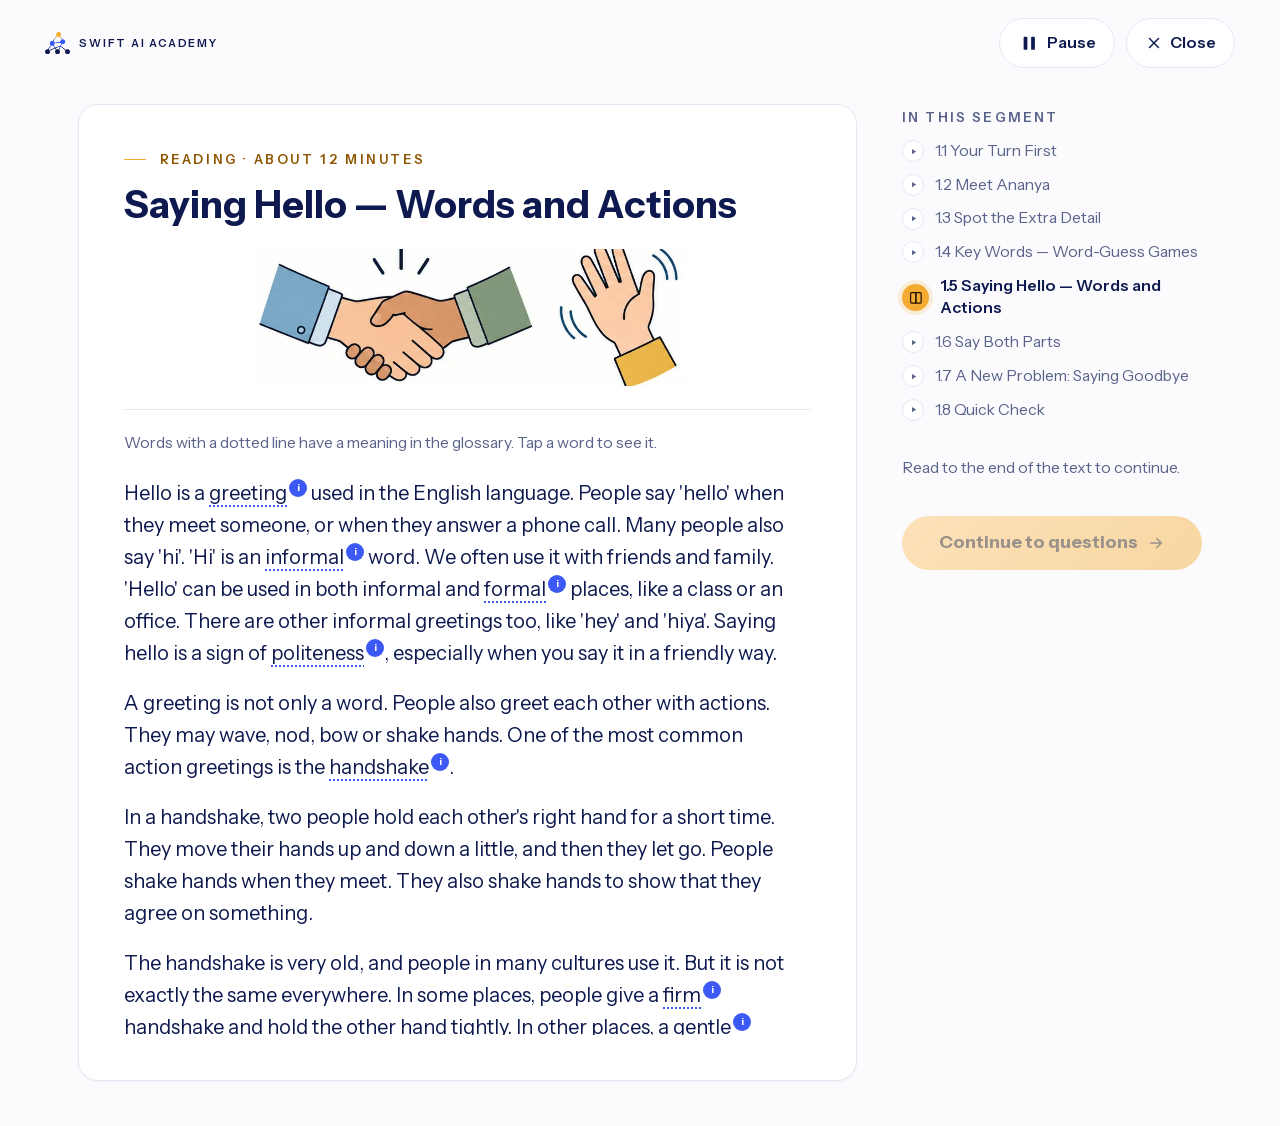
==== commit 16bdb76c: "Listening removed Stage 1.5: Listen is no longer offered up front. The learner reads to the end of t" ====
--- a/index.html
+++ b/index.html
@@ -1 +1 @@
-<!DOCTYPE html><html lang="en" class="Vgh3NW_variable NKU_Lq_variable h-full antialiased"><head><meta charSet="utf-8"/><meta name="viewport" content="width=device-width, initial-scale=1"/><link rel="preload" href="./_next/static/media/dc6d2a64e9dbf3bc-s.p.3mjzw95c0-_52.woff2" as="font" crossorigin="" type="font/woff2"/><link rel="preload" href="./_next/static/media/f06bf9da926bae75-s.p.2874ccu1_u7jf.woff2" as="font" crossorigin="" type="font/woff2"/><link rel="stylesheet" href="./_next/static/chunks/0zkohb912itns.css" data-precedence="next"/><link rel="preload" as="script" fetchPriority="low" href="./_next/static/chunks/3333gs1h_w689.js"/><script src="./_next/static/chunks/40dt_obvaaqts.js" async=""></script><script src="./_next/static/chunks/3dmm3v_fq28gc.js" async=""></script><script src="./_next/static/chunks/turbopack-1gg8ko_ilveme.js" async=""></script><script src="./_next/static/chunks/0umf92h1sb77c.js" async=""></script><script src="./_next/static/chunks/0dmkuvl3ry8-z.js" async=""></script><title>Meeting Someone New</title><meta name="description" content="Everyday Workplace Communication — Module 1, Segment 1, Stages 1.1–1.8."/><link rel="icon" href="/favicon.ico?favicon.117ezoe8m31dk.ico" sizes="48x48" type="image/x-icon"/><meta name="next-size-adjust" content=""/><script src="./_next/static/chunks/0cz1d0mv5g_q7.js" noModule=""></script></head><body class="min-h-full"><div hidden=""><!--$--><!--/$--></div><!--$--><!--/$--><script id="_R_">(globalThis["TURBOPACK"] || (globalThis["TURBOPACK"] = [])).push({"otherChunks":["static/chunks/3333gs1h_w689.js","static/chunks/40dt_obvaaqts.js","static/chunks/3dmm3v_fq28gc.js"],"runtimeModuleIds":[94553]});</script><script src="./_next/static/chunks/3333gs1h_w689.js" async=""></script><script>(self.__next_f=self.__next_f||[]).push([0])</script><script>self.__next_f.push([1,"1:\"$Sreact.fragment\"\n2:\"./_next/static/chunks/0umf92h1sb77c.js\"\n3:I[39756,[\"$2\"],\"default\"]\n4:I[37457,[\"$2\"],\"default\"]\n6:\"./_next/static/chunks/0dmkuvl3ry8-z.js\"\n7:I[2035,[\"$2\",\"$6\"],\"StandaloneStage\"]\n8:I[97367,[\"$2\"],\"OutletBoundary\"]\n9:\"$Sreact.suspense\"\nb:\"ViewportBoundary\"\nc:I[97367,[\"$2\"],\"$b\"]\ne:\"MetadataBoundary\"\nf:I[97367,[\"$2\"],\"$e\"]\n11:I[68027,[\"$2\"],\"default\",1]\n:HL[\"./_next/static/chunks/0zkohb912itns.css\",\"style\"]\n:HL[\"./_next/static/media/dc6d2a64e9dbf3bc-s.p.3mjzw95c0-_52.woff2\",\"font\",{\"crossOrigin\":\"\",\"type\":\"font/woff2\"}]\n:HL[\"./_next/static/media/f06bf9da926bae75-s.p.2874ccu1_u7jf.woff2\",\"font\",{\"crossOrigin\":\"\",\"type\":\"font/woff2\"}]\n5:[[\"children\",{\"s\":\"__PAGE__\",\"h\":512,\"d\":{\"r\":[\"$\",\"$1\",\"c\",{\"children\":[[\"$\",\"$L7\",null,{}],[[\"$\",\"script\",\"script-0\",{\"src\":\"./_next/static/chunks/0dmkuvl3ry8-z.js\",\"async\":true,\"nonce\":\"$undefined\"}]],[\"$\",\"$L8\",null,{\"children\":[\"$\",\"$9\",null,{\"name\":\"Next.MetadataOutlet\",\"children\":\"$@a\"}]}]]}],\"p\":false,\"v\":null}}]]\n0:{\"P\":null,\"c\":[\"\",\"\"],\"q\":\"\",\"i\":false,\"t\":{\"t\":{\"s\":\"\",\"h\":528,\"d\":{\"r\":[\"$\",\"$1\",\"c\",{\"children\":[[[\"$\",\"link\",\"0\",{\"rel\":\"stylesheet\",\"href\":\"./_next/static/chunks/0zkohb912itns.css\",\"precedence\":\"next\",\"crossOrigin\":\"$undefined\",\"nonce\":\"$undefined\"}],[\"$\",\"script\",\"script-0\",{\"src\":\"./_next/static/chunks/0umf92h1sb77c.js\",\"async\":true,\"nonce\":\"$undefined\"}]],[\"$\",\"html\",null,{\"lang\":\"en\",\"className\":\"Vgh3NW_variable NKU_Lq_variable h-full antialiased\",\"children\":[\"$\",\"body\",null,{\"className\":\"min-h-full\",\"children\":[\"$\",\"$L3\",null,{\"parallelRouterKey\":\"children\",\"error\":\"$undefined\",\"errorStyles\":\"$undefined\",\"errorScripts\":\"$undefined\",\"template\":[\"$\",\"$L4\",null,{}],\"templateStyles\":\"$undefined\",\"templateScripts\":\"$undefined\",\"notFound\":[[[\"$\",\"title\",null,{\"children\":\"404: This page could not be found.\"}],[\"$\",\"div\",null,{\"style\":{\"fontFamily\":\"system-ui,\\\"Segoe UI\\\",Roboto,Helvetica,Arial,sans-serif,\\\"Apple Color Emoji\\\",\\\"Segoe UI Emoji\\\"\",\"height\":\"100vh\",\"textAlign\":\"center\",\"display\":\"flex\",\"flexDirection\":\"column\",\"alignItems\":\"center\",\"justifyContent\":\"center\"},\"children\":[\"$\",\"div\",null,{\"children\":[[\"$\",\"style\",null,{\"dangerouslySetInnerHTML\":{\"__html\":\"body{color:#000;background:#fff;margin:0}.next-error-h1{border-right:1px solid rgba(0,0,0,.3)}@media (prefers-color-scheme:dark){body{color:#fff;background:#000}.next-error-h1{border-right:1px solid rgba(255,255,255,.3)}}\"}}],[\"$\",\"h1\",null,{\"className\":\"next-error-h1\",\"style\":{\"display\":\"inline-block\",\"margin\":\"0 20px 0 0\",\"padding\":\"0 23px 0 0\",\"fontSize\":24,\"fontWeight\":500,\"verticalAlign\":\"top\",\"lineHeight\":\"49px\"},\"children\":404}],[\"$\",\"div\",null,{\"style\":{\"display\":\"inline-block\"},\"children\":[\"$\",\"h2\",null,{\"style\":{\"fontSize\":14,\"fontWeight\":400,\"lineHeight\":\"49px\",\"margin\":0},\"children\":\"This page could not be found.\"}]}]]}]}]],[]],\"forbidden\":\"$undefined\",\"unauthorized\":\"$undefined\"}]}]}]]}],\"p\":false,\"v\":null},\"c\":\"$Q5\"},\"h\":{\"r\":[\"$\",\"$1\",\"h\",{\"children\":[null,[\"$\",\"$Lc\",null,{\"children\":\"$Ld\"}],[\"$\",\"$Lf\",null,{\"children\":[[\"$\",\"div\",null,{\"hidden\":true,\"children\":[\"$\",\"$9\",null,{\"name\":\"Next.Metadata\",\"children\":\"$L10\"}]}],null]}],[\"$\",\"meta\",null,{\"name\":\"next-size-adjust\",\"content\":\"\"}]]}],\"p\":false,\"v\":null}},\"m\":\"$undefined\",\"G\":[\"$11\",[[\"$\",\"link\",\"0\",{\"rel\":\"stylesheet\",\"href\":\"./_next/static/chunks/0zkohb912itns.css\",\"precedence\":\"next\",\"crossOrigin\":\"$undefined\",\"nonce\":\"$undefined\"}]]],\"S\":true,\"r\":\"$undefined\",\"s\":\"$undefined\",\"a\":\"$undefined\",\"l\":\"$undefined\",\"p\":\"$undefined\",\"d\":\"$undefined\",\"b\":\"f_BycXhJsI5spr62mc68p\"}\nd:[[\"$\",\"meta\",\"0\",{\"charSet\":\"utf-8\"}],[\"$\",\"meta\",\"1\",{\"name\":\"viewport\",\"content\":\"width=device-width, initial-scale=1\"}]]\n12:I[27201,[\"$2\"],\"IconMark\"]\na:null\n10:[[\"$\",\"title\",\"0\",{\"children\":\"Meeting Someone New\"}],[\"$\",\"meta\",\"1\",{\"name\":\"description\",\"content\":\"Everyday Workplace Communication — Module 1, Segment 1, Stages 1.1–1.8.\"}],[\"$\",\"link\",\"2\",{\"rel\":\"icon\",\"href\":\"/favicon.ico?favicon.117ezoe8m31dk.ico\",\"sizes\":\"48x48\",\"type\":\"image/x-icon\"}],[\"$\",\"$L12\",\"3\",{}]]\n"])</script></body></html>+<!DOCTYPE html><html lang="en" class="Vgh3NW_variable NKU_Lq_variable h-full antialiased"><head><meta charSet="utf-8"/><meta name="viewport" content="width=device-width, initial-scale=1"/><link rel="preload" href="./_next/static/media/dc6d2a64e9dbf3bc-s.p.3mjzw95c0-_52.woff2" as="font" crossorigin="" type="font/woff2"/><link rel="preload" href="./_next/static/media/f06bf9da926bae75-s.p.2874ccu1_u7jf.woff2" as="font" crossorigin="" type="font/woff2"/><link rel="stylesheet" href="./_next/static/chunks/2hqlu5p33uo3i.css" data-precedence="next"/><link rel="preload" as="script" fetchPriority="low" href="./_next/static/chunks/3333gs1h_w689.js"/><script src="./_next/static/chunks/40dt_obvaaqts.js" async=""></script><script src="./_next/static/chunks/3dmm3v_fq28gc.js" async=""></script><script src="./_next/static/chunks/turbopack-1gg8ko_ilveme.js" async=""></script><script src="./_next/static/chunks/0umf92h1sb77c.js" async=""></script><script src="./_next/static/chunks/11uj05aq3303c.js" async=""></script><title>Meeting Someone New</title><meta name="description" content="Everyday Workplace Communication — Module 1, Segment 1, Stages 1.1–1.8."/><link rel="icon" href="/favicon.ico?favicon.117ezoe8m31dk.ico" sizes="48x48" type="image/x-icon"/><meta name="next-size-adjust" content=""/><script src="./_next/static/chunks/0cz1d0mv5g_q7.js" noModule=""></script></head><body class="min-h-full"><div hidden=""><!--$--><!--/$--></div><!--$--><!--/$--><script id="_R_">(globalThis["TURBOPACK"] || (globalThis["TURBOPACK"] = [])).push({"otherChunks":["static/chunks/3333gs1h_w689.js","static/chunks/40dt_obvaaqts.js","static/chunks/3dmm3v_fq28gc.js"],"runtimeModuleIds":[94553]});</script><script src="./_next/static/chunks/3333gs1h_w689.js" async=""></script><script>(self.__next_f=self.__next_f||[]).push([0])</script><script>self.__next_f.push([1,"1:\"$Sreact.fragment\"\n2:\"./_next/static/chunks/0umf92h1sb77c.js\"\n3:I[39756,[\"$2\"],\"default\"]\n4:I[37457,[\"$2\"],\"default\"]\n6:\"./_next/static/chunks/11uj05aq3303c.js\"\n7:I[2035,[\"$2\",\"$6\"],\"StandaloneStage\"]\n8:I[97367,[\"$2\"],\"OutletBoundary\"]\n9:\"$Sreact.suspense\"\nb:\"ViewportBoundary\"\nc:I[97367,[\"$2\"],\"$b\"]\ne:\"MetadataBoundary\"\nf:I[97367,[\"$2\"],\"$e\"]\n11:I[68027,[\"$2\"],\"default\",1]\n:HL[\"./_next/static/chunks/2hqlu5p33uo3i.css\",\"style\"]\n:HL[\"./_next/static/media/dc6d2a64e9dbf3bc-s.p.3mjzw95c0-_52.woff2\",\"font\",{\"crossOrigin\":\"\",\"type\":\"font/woff2\"}]\n:HL[\"./_next/static/media/f06bf9da926bae75-s.p.2874ccu1_u7jf.woff2\",\"font\",{\"crossOrigin\":\"\",\"type\":\"font/woff2\"}]\n5:[[\"children\",{\"s\":\"__PAGE__\",\"h\":512,\"d\":{\"r\":[\"$\",\"$1\",\"c\",{\"children\":[[\"$\",\"$L7\",null,{}],[[\"$\",\"script\",\"script-0\",{\"src\":\"./_next/static/chunks/11uj05aq3303c.js\",\"async\":true,\"nonce\":\"$undefined\"}]],[\"$\",\"$L8\",null,{\"children\":[\"$\",\"$9\",null,{\"name\":\"Next.MetadataOutlet\",\"children\":\"$@a\"}]}]]}],\"p\":false,\"v\":null}}]]\n0:{\"P\":null,\"c\":[\"\",\"\"],\"q\":\"\",\"i\":false,\"t\":{\"t\":{\"s\":\"\",\"h\":528,\"d\":{\"r\":[\"$\",\"$1\",\"c\",{\"children\":[[[\"$\",\"link\",\"0\",{\"rel\":\"stylesheet\",\"href\":\"./_next/static/chunks/2hqlu5p33uo3i.css\",\"precedence\":\"next\",\"crossOrigin\":\"$undefined\",\"nonce\":\"$undefined\"}],[\"$\",\"script\",\"script-0\",{\"src\":\"./_next/static/chunks/0umf92h1sb77c.js\",\"async\":true,\"nonce\":\"$undefined\"}]],[\"$\",\"html\",null,{\"lang\":\"en\",\"className\":\"Vgh3NW_variable NKU_Lq_variable h-full antialiased\",\"children\":[\"$\",\"body\",null,{\"className\":\"min-h-full\",\"children\":[\"$\",\"$L3\",null,{\"parallelRouterKey\":\"children\",\"error\":\"$undefined\",\"errorStyles\":\"$undefined\",\"errorScripts\":\"$undefined\",\"template\":[\"$\",\"$L4\",null,{}],\"templateStyles\":\"$undefined\",\"templateScripts\":\"$undefined\",\"notFound\":[[[\"$\",\"title\",null,{\"children\":\"404: This page could not be found.\"}],[\"$\",\"div\",null,{\"style\":{\"fontFamily\":\"system-ui,\\\"Segoe UI\\\",Roboto,Helvetica,Arial,sans-serif,\\\"Apple Color Emoji\\\",\\\"Segoe UI Emoji\\\"\",\"height\":\"100vh\",\"textAlign\":\"center\",\"display\":\"flex\",\"flexDirection\":\"column\",\"alignItems\":\"center\",\"justifyContent\":\"center\"},\"children\":[\"$\",\"div\",null,{\"children\":[[\"$\",\"style\",null,{\"dangerouslySetInnerHTML\":{\"__html\":\"body{color:#000;background:#fff;margin:0}.next-error-h1{border-right:1px solid rgba(0,0,0,.3)}@media (prefers-color-scheme:dark){body{color:#fff;background:#000}.next-error-h1{border-right:1px solid rgba(255,255,255,.3)}}\"}}],[\"$\",\"h1\",null,{\"className\":\"next-error-h1\",\"style\":{\"display\":\"inline-block\",\"margin\":\"0 20px 0 0\",\"padding\":\"0 23px 0 0\",\"fontSize\":24,\"fontWeight\":500,\"verticalAlign\":\"top\",\"lineHeight\":\"49px\"},\"children\":404}],[\"$\",\"div\",null,{\"style\":{\"display\":\"inline-block\"},\"children\":[\"$\",\"h2\",null,{\"style\":{\"fontSize\":14,\"fontWeight\":400,\"lineHeight\":\"49px\",\"margin\":0},\"children\":\"This page could not be found.\"}]}]]}]}]],[]],\"forbidden\":\"$undefined\",\"unauthorized\":\"$undefined\"}]}]}]]}],\"p\":false,\"v\":null},\"c\":\"$Q5\"},\"h\":{\"r\":[\"$\",\"$1\",\"h\",{\"children\":[null,[\"$\",\"$Lc\",null,{\"children\":\"$Ld\"}],[\"$\",\"$Lf\",null,{\"children\":[[\"$\",\"div\",null,{\"hidden\":true,\"children\":[\"$\",\"$9\",null,{\"name\":\"Next.Metadata\",\"children\":\"$L10\"}]}],null]}],[\"$\",\"meta\",null,{\"name\":\"next-size-adjust\",\"content\":\"\"}]]}],\"p\":false,\"v\":null}},\"m\":\"$undefined\",\"G\":[\"$11\",[[\"$\",\"link\",\"0\",{\"rel\":\"stylesheet\",\"href\":\"./_next/static/chunks/2hqlu5p33uo3i.css\",\"precedence\":\"next\",\"crossOrigin\":\"$undefined\",\"nonce\":\"$undefined\"}]]],\"S\":true,\"r\":\"$undefined\",\"s\":\"$undefined\",\"a\":\"$undefined\",\"l\":\"$undefined\",\"p\":\"$undefined\",\"d\":\"$undefined\",\"b\":\"AXfeYGvZjGe_rxD1QjJEw\"}\nd:[[\"$\",\"meta\",\"0\",{\"charSet\":\"utf-8\"}],[\"$\",\"meta\",\"1\",{\"name\":\"viewport\",\"content\":\"width=device-width, initial-scale=1\"}]]\n12:I[27201,[\"$2\"],\"IconMark\"]\na:null\n10:[[\"$\",\"title\",\"0\",{\"children\":\"Meeting Someone New\"}],[\"$\",\"meta\",\"1\",{\"name\":\"description\",\"content\":\"Everyday Workplace Communication — Module 1, Segment 1, Stages 1.1–1.8.\"}],[\"$\",\"link\",\"2\",{\"rel\":\"icon\",\"href\":\"/favicon.ico?favicon.117ezoe8m31dk.ico\",\"sizes\":\"48x48\",\"type\":\"image/x-icon\"}],[\"$\",\"$L12\",\"3\",{}]]\n"])</script></body></html>
--- a/_next/static/chunks/2hqlu5p33uo3i.css
+++ b/_next/static/chunks/2hqlu5p33uo3i.css
@@ -0,0 +1,3 @@
+@font-face{font-family:Noto Sans;font-style:normal;font-weight:400;font-stretch:100%;font-display:swap;src:url(../media/d0daeb77ad486505-s.1qp4msj8oy5kg.woff2)format("woff2");unicode-range:U+460-52F,U+1C80-1C8A,U+20B4,U+2DE0-2DFF,U+A640-A69F,U+FE2E-FE2F}@font-face{font-family:Noto Sans;font-style:normal;font-weight:400;font-stretch:100%;font-display:swap;src:url(../media/13c8bea787795a91-s.1undqm_-sukdc.woff2)format("woff2");unicode-range:U+301,U+400-45F,U+490-491,U+4B0-4B1,U+2116}@font-face{font-family:Noto Sans;font-style:normal;font-weight:400;font-stretch:100%;font-display:swap;src:url(../media/fb34704f4f4f68ab-s.3giajfo5uv2ys.woff2)format("woff2");unicode-range:U+900-97F,U+1CD0-1CF4,U+1CF7-1CF9,U+200C-200D,U+20A8,U+20B9,U+20F0,U+25CC,U+A830-A839,U+A8E0-A8FF,U+11B00-11B0A}@font-face{font-family:Noto Sans;font-style:normal;font-weight:400;font-stretch:100%;font-display:swap;src:url(../media/26229c3b890d5b41-s.2bg48w3oiort5.woff2)format("woff2");unicode-range:U+1F??}@font-face{font-family:Noto Sans;font-style:normal;font-weight:400;font-stretch:100%;font-display:swap;src:url(../media/ec173da4e4ac482c-s.1f0d9os9qfevp.woff2)format("woff2");unicode-range:U+370-377,U+37A-37F,U+384-38A,U+38C,U+38E-3A1,U+3A3-3FF}@font-face{font-family:Noto Sans;font-style:normal;font-weight:400;font-stretch:100%;font-display:swap;src:url(../media/eca1cc1e672884b5-s.28-lxb4pyxwvn.woff2)format("woff2");unicode-range:U+102-103,U+110-111,U+128-129,U+168-169,U+1A0-1A1,U+1AF-1B0,U+300-301,U+303-304,U+308-309,U+323,U+329,U+1EA0-1EF9,U+20AB}@font-face{font-family:Noto Sans;font-style:normal;font-weight:400;font-stretch:100%;font-display:swap;src:url(../media/05ce0245cbf07d46-s.1__0ydqd-xg_4.woff2)format("woff2");unicode-range:U+100-2BA,U+2BD-2C5,U+2C7-2CC,U+2CE-2D7,U+2DD-2FF,U+304,U+308,U+329,U+1D00-1DBF,U+1E00-1E9F,U+1EF2-1EFF,U+2020,U+20A0-20AB,U+20AD-20C4,U+2113,U+2C60-2C7F,U+A720-A7FF}@font-face{font-family:Noto Sans;font-style:normal;font-weight:400;font-stretch:100%;font-display:swap;src:url(../media/dc6d2a64e9dbf3bc-s.p.3mjzw95c0-_52.woff2)format("woff2");unicode-range:U+??,U+131,U+152-153,U+2BB-2BC,U+2C6,U+2DA,U+2DC,U+304,U+308,U+329,U+2000-206F,U+20AC,U+2122,U+2191,U+2193,U+2212,U+2215,U+FEFF,U+FFFD}@font-face{font-family:Noto Sans;font-style:normal;font-weight:500;font-stretch:100%;font-display:swap;src:url(../media/d0daeb77ad486505-s.1qp4msj8oy5kg.woff2)format("woff2");unicode-range:U+460-52F,U+1C80-1C8A,U+20B4,U+2DE0-2DFF,U+A640-A69F,U+FE2E-FE2F}@font-face{font-family:Noto Sans;font-style:normal;font-weight:500;font-stretch:100%;font-display:swap;src:url(../media/13c8bea787795a91-s.1undqm_-sukdc.woff2)format("woff2");unicode-range:U+301,U+400-45F,U+490-491,U+4B0-4B1,U+2116}@font-face{font-family:Noto Sans;font-style:normal;font-weight:500;font-stretch:100%;font-display:swap;src:url(../media/fb34704f4f4f68ab-s.3giajfo5uv2ys.woff2)format("woff2");unicode-range:U+900-97F,U+1CD0-1CF4,U+1CF7-1CF9,U+200C-200D,U+20A8,U+20B9,U+20F0,U+25CC,U+A830-A839,U+A8E0-A8FF,U+11B00-11B0A}@font-face{font-family:Noto Sans;font-style:normal;font-weight:500;font-stretch:100%;font-display:swap;src:url(../media/26229c3b890d5b41-s.2bg48w3oiort5.woff2)format("woff2");unicode-range:U+1F??}@font-face{font-family:Noto Sans;font-style:normal;font-weight:500;font-stretch:100%;font-display:swap;src:url(../media/ec173da4e4ac482c-s.1f0d9os9qfevp.woff2)format("woff2");unicode-range:U+370-377,U+37A-37F,U+384-38A,U+38C,U+38E-3A1,U+3A3-3FF}@font-face{font-family:Noto Sans;font-style:normal;font-weight:500;font-stretch:100%;font-display:swap;src:url(../media/eca1cc1e672884b5-s.28-lxb4pyxwvn.woff2)format("woff2");unicode-range:U+102-103,U+110-111,U+128-129,U+168-169,U+1A0-1A1,U+1AF-1B0,U+300-301,U+303-304,U+308-309,U+323,U+329,U+1EA0-1EF9,U+20AB}@font-face{font-family:Noto Sans;font-style:normal;font-weight:500;font-stretch:100%;font-display:swap;src:url(../media/05ce0245cbf07d46-s.1__0ydqd-xg_4.woff2)format("woff2");unicode-range:U+100-2BA,U+2BD-2C5,U+2C7-2CC,U+2CE-2D7,U+2DD-2FF,U+304,U+308,U+329,U+1D00-1DBF,U+1E00-1E9F,U+1EF2-1EFF,U+2020,U+20A0-20AB,U+20AD-20C4,U+2113,U+2C60-2C7F,U+A720-A7FF}@font-face{font-family:Noto Sans;font-style:normal;font-weight:500;font-stretch:100%;font-display:swap;src:url(../media/dc6d2a64e9dbf3bc-s.p.3mjzw95c0-_52.woff2)format("woff2");unicode-range:U+??,U+131,U+152-153,U+2BB-2BC,U+2C6,U+2DA,U+2DC,U+304,U+308,U+329,U+2000-206F,U+20AC,U+2122,U+2191,U+2193,U+2212,U+2215,U+FEFF,U+FFFD}@font-face{font-family:Noto Sans;font-style:normal;font-weight:600;font-stretch:100%;font-display:swap;src:url(../media/d0daeb77ad486505-s.1qp4msj8oy5kg.woff2)format("woff2");unicode-range:U+460-52F,U+1C80-1C8A,U+20B4,U+2DE0-2DFF,U+A640-A69F,U+FE2E-FE2F}@font-face{font-family:Noto Sans;font-style:normal;font-weight:600;font-stretch:100%;font-display:swap;src:url(../media/13c8bea787795a91-s.1undqm_-sukdc.woff2)format("woff2");unicode-range:U+301,U+400-45F,U+490-491,U+4B0-4B1,U+2116}@font-face{font-family:Noto Sans;font-style:normal;font-weight:600;font-stretch:100%;font-display:swap;src:url(../media/fb34704f4f4f68ab-s.3giajfo5uv2ys.woff2)format("woff2");unicode-range:U+900-97F,U+1CD0-1CF4,U+1CF7-1CF9,U+200C-200D,U+20A8,U+20B9,U+20F0,U+25CC,U+A830-A839,U+A8E0-A8FF,U+11B00-11B0A}@font-face{font-family:Noto Sans;font-style:normal;font-weight:600;font-stretch:100%;font-display:swap;src:url(../media/26229c3b890d5b41-s.2bg48w3oiort5.woff2)format("woff2");unicode-range:U+1F??}@font-face{font-family:Noto Sans;font-style:normal;font-weight:600;font-stretch:100%;font-display:swap;src:url(../media/ec173da4e4ac482c-s.1f0d9os9qfevp.woff2)format("woff2");unicode-range:U+370-377,U+37A-37F,U+384-38A,U+38C,U+38E-3A1,U+3A3-3FF}@font-face{font-family:Noto Sans;font-style:normal;font-weight:600;font-stretch:100%;font-display:swap;src:url(../media/eca1cc1e672884b5-s.28-lxb4pyxwvn.woff2)format("woff2");unicode-range:U+102-103,U+110-111,U+128-129,U+168-169,U+1A0-1A1,U+1AF-1B0,U+300-301,U+303-304,U+308-309,U+323,U+329,U+1EA0-1EF9,U+20AB}@font-face{font-family:Noto Sans;font-style:normal;font-weight:600;font-stretch:100%;font-display:swap;src:url(../media/05ce0245cbf07d46-s.1__0ydqd-xg_4.woff2)format("woff2");unicode-range:U+100-2BA,U+2BD-2C5,U+2C7-2CC,U+2CE-2D7,U+2DD-2FF,U+304,U+308,U+329,U+1D00-1DBF,U+1E00-1E9F,U+1EF2-1EFF,U+2020,U+20A0-20AB,U+20AD-20C4,U+2113,U+2C60-2C7F,U+A720-A7FF}@font-face{font-family:Noto Sans;font-style:normal;font-weight:600;font-stretch:100%;font-display:swap;src:url(../media/dc6d2a64e9dbf3bc-s.p.3mjzw95c0-_52.woff2)format("woff2");unicode-range:U+??,U+131,U+152-153,U+2BB-2BC,U+2C6,U+2DA,U+2DC,U+304,U+308,U+329,U+2000-206F,U+20AC,U+2122,U+2191,U+2193,U+2212,U+2215,U+FEFF,U+FFFD}@font-face{font-family:Noto Sans;font-style:normal;font-weight:700;font-stretch:100%;font-display:swap;src:url(../media/d0daeb77ad486505-s.1qp4msj8oy5kg.woff2)format("woff2");unicode-range:U+460-52F,U+1C80-1C8A,U+20B4,U+2DE0-2DFF,U+A640-A69F,U+FE2E-FE2F}@font-face{font-family:Noto Sans;font-style:normal;font-weight:700;font-stretch:100%;font-display:swap;src:url(../media/13c8bea787795a91-s.1undqm_-sukdc.woff2)format("woff2");unicode-range:U+301,U+400-45F,U+490-491,U+4B0-4B1,U+2116}@font-face{font-family:Noto Sans;font-style:normal;font-weight:700;font-stretch:100%;font-display:swap;src:url(../media/fb34704f4f4f68ab-s.3giajfo5uv2ys.woff2)format("woff2");unicode-range:U+900-97F,U+1CD0-1CF4,U+1CF7-1CF9,U+200C-200D,U+20A8,U+20B9,U+20F0,U+25CC,U+A830-A839,U+A8E0-A8FF,U+11B00-11B0A}@font-face{font-family:Noto Sans;font-style:normal;font-weight:700;font-stretch:100%;font-display:swap;src:url(../media/26229c3b890d5b41-s.2bg48w3oiort5.woff2)format("woff2");unicode-range:U+1F??}@font-face{font-family:Noto Sans;font-style:normal;font-weight:700;font-stretch:100%;font-display:swap;src:url(../media/ec173da4e4ac482c-s.1f0d9os9qfevp.woff2)format("woff2");unicode-range:U+370-377,U+37A-37F,U+384-38A,U+38C,U+38E-3A1,U+3A3-3FF}@font-face{font-family:Noto Sans;font-style:normal;font-weight:700;font-stretch:100%;font-display:swap;src:url(../media/eca1cc1e672884b5-s.28-lxb4pyxwvn.woff2)format("woff2");unicode-range:U+102-103,U+110-111,U+128-129,U+168-169,U+1A0-1A1,U+1AF-1B0,U+300-301,U+303-304,U+308-309,U+323,U+329,U+1EA0-1EF9,U+20AB}@font-face{font-family:Noto Sans;font-style:normal;font-weight:700;font-stretch:100%;font-display:swap;src:url(../media/05ce0245cbf07d46-s.1__0ydqd-xg_4.woff2)format("woff2");unicode-range:U+100-2BA,U+2BD-2C5,U+2C7-2CC,U+2CE-2D7,U+2DD-2FF,U+304,U+308,U+329,U+1D00-1DBF,U+1E00-1E9F,U+1EF2-1EFF,U+2020,U+20A0-20AB,U+20AD-20C4,U+2113,U+2C60-2C7F,U+A720-A7FF}@font-face{font-family:Noto Sans;font-style:normal;font-weight:700;font-stretch:100%;font-display:swap;src:url(../media/dc6d2a64e9dbf3bc-s.p.3mjzw95c0-_52.woff2)format("woff2");unicode-range:U+??,U+131,U+152-153,U+2BB-2BC,U+2C6,U+2DA,U+2DC,U+304,U+308,U+329,U+2000-206F,U+20AC,U+2122,U+2191,U+2193,U+2212,U+2215,U+FEFF,U+FFFD}@font-face{font-family:Noto Sans Fallback;src:local(Arial);ascent-override:100.54%;descent-override:27.56%;line-gap-override:0.0%;size-adjust:106.33%}.Vgh3NW_className{font-family:Noto Sans,Noto Sans Fallback;font-style:normal}.Vgh3NW_variable{--font-noto:"Noto Sans", "Noto Sans Fallback"}
+@font-face{font-family:Instrument Sans;font-style:normal;font-weight:400;font-stretch:100%;font-display:swap;src:url(../media/c7f47671e39f7787-s.0klc_mi0-5f4_.woff2)format("woff2");unicode-range:U+100-2BA,U+2BD-2C5,U+2C7-2CC,U+2CE-2D7,U+2DD-2FF,U+304,U+308,U+329,U+1D00-1DBF,U+1E00-1E9F,U+1EF2-1EFF,U+2020,U+20A0-20AB,U+20AD-20C4,U+2113,U+2C60-2C7F,U+A720-A7FF}@font-face{font-family:Instrument Sans;font-style:normal;font-weight:400;font-stretch:100%;font-display:swap;src:url(../media/f06bf9da926bae75-s.p.2874ccu1_u7jf.woff2)format("woff2");unicode-range:U+??,U+131,U+152-153,U+2BB-2BC,U+2C6,U+2DA,U+2DC,U+304,U+308,U+329,U+2000-206F,U+20AC,U+2122,U+2191,U+2193,U+2212,U+2215,U+FEFF,U+FFFD}@font-face{font-family:Instrument Sans;font-style:normal;font-weight:500;font-stretch:100%;font-display:swap;src:url(../media/c7f47671e39f7787-s.0klc_mi0-5f4_.woff2)format("woff2");unicode-range:U+100-2BA,U+2BD-2C5,U+2C7-2CC,U+2CE-2D7,U+2DD-2FF,U+304,U+308,U+329,U+1D00-1DBF,U+1E00-1E9F,U+1EF2-1EFF,U+2020,U+20A0-20AB,U+20AD-20C4,U+2113,U+2C60-2C7F,U+A720-A7FF}@font-face{font-family:Instrument Sans;font-style:normal;font-weight:500;font-stretch:100%;font-display:swap;src:url(../media/f06bf9da926bae75-s.p.2874ccu1_u7jf.woff2)format("woff2");unicode-range:U+??,U+131,U+152-153,U+2BB-2BC,U+2C6,U+2DA,U+2DC,U+304,U+308,U+329,U+2000-206F,U+20AC,U+2122,U+2191,U+2193,U+2212,U+2215,U+FEFF,U+FFFD}@font-face{font-family:Instrument Sans;font-style:normal;font-weight:600;font-stretch:100%;font-display:swap;src:url(../media/c7f47671e39f7787-s.0klc_mi0-5f4_.woff2)format("woff2");unicode-range:U+100-2BA,U+2BD-2C5,U+2C7-2CC,U+2CE-2D7,U+2DD-2FF,U+304,U+308,U+329,U+1D00-1DBF,U+1E00-1E9F,U+1EF2-1EFF,U+2020,U+20A0-20AB,U+20AD-20C4,U+2113,U+2C60-2C7F,U+A720-A7FF}@font-face{font-family:Instrument Sans;font-style:normal;font-weight:600;font-stretch:100%;font-display:swap;src:url(../media/f06bf9da926bae75-s.p.2874ccu1_u7jf.woff2)format("woff2");unicode-range:U+??,U+131,U+152-153,U+2BB-2BC,U+2C6,U+2DA,U+2DC,U+304,U+308,U+329,U+2000-206F,U+20AC,U+2122,U+2191,U+2193,U+2212,U+2215,U+FEFF,U+FFFD}@font-face{font-family:Instrument Sans;font-style:normal;font-weight:700;font-stretch:100%;font-display:swap;src:url(../media/c7f47671e39f7787-s.0klc_mi0-5f4_.woff2)format("woff2");unicode-range:U+100-2BA,U+2BD-2C5,U+2C7-2CC,U+2CE-2D7,U+2DD-2FF,U+304,U+308,U+329,U+1D00-1DBF,U+1E00-1E9F,U+1EF2-1EFF,U+2020,U+20A0-20AB,U+20AD-20C4,U+2113,U+2C60-2C7F,U+A720-A7FF}@font-face{font-family:Instrument Sans;font-style:normal;font-weight:700;font-stretch:100%;font-display:swap;src:url(../media/f06bf9da926bae75-s.p.2874ccu1_u7jf.woff2)format("woff2");unicode-range:U+??,U+131,U+152-153,U+2BB-2BC,U+2C6,U+2DA,U+2DC,U+304,U+308,U+329,U+2000-206F,U+20AC,U+2122,U+2191,U+2193,U+2212,U+2215,U+FEFF,U+FFFD}@font-face{font-family:Instrument Sans Fallback;src:local(Arial);ascent-override:94.42%;descent-override:24.33%;line-gap-override:0.0%;size-adjust:102.74%}.NKU_Lq_className{font-family:Instrument Sans,Instrument Sans Fallback;font-style:normal}.NKU_Lq_variable{--font-instrument:"Instrument Sans", "Instrument Sans Fallback"}
+@layer properties{@supports (((-webkit-hyphens:none)) and (not (margin-trim:inline))) or ((-moz-orient:inline) and (not (color:rgb(from red r g b)))){*,:before,:after,::backdrop{--tw-translate-x:0;--tw-translate-y:0;--tw-translate-z:0;--tw-scale-x:1;--tw-scale-y:1;--tw-scale-z:1;--tw-border-style:solid;--tw-leading:initial;--tw-font-weight:initial;--tw-tracking:initial;--tw-ordinal:initial;--tw-slashed-zero:initial;--tw-numeric-figure:initial;--tw-numeric-spacing:initial;--tw-numeric-fraction:initial;--tw-shadow:0 0 #0000;--tw-shadow-color:initial;--tw-shadow-alpha:100%;--tw-inset-shadow:0 0 #0000;--tw-inset-shadow-color:initial;--tw-inset-shadow-alpha:100%;--tw-ring-color:initial;--tw-ring-shadow:0 0 #0000;--tw-inset-ring-color:initial;--tw-inset-ring-shadow:0 0 #0000;--tw-ring-inset:initial;--tw-ring-offset-width:0px;--tw-ring-offset-color:#fff;--tw-ring-offset-shadow:0 0 #0000;--tw-blur:initial;--tw-brightness:initial;--tw-contrast:initial;--tw-grayscale:initial;--tw-hue-rotate:initial;--tw-invert:initial;--tw-opacity:initial;--tw-saturate:initial;--tw-sepia:initial;--tw-drop-shadow:initial;--tw-drop-shadow-color:initial;--tw-drop-shadow-alpha:100%;--tw-drop-shadow-size:initial;--tw-backdrop-blur:initial;--tw-backdrop-brightness:initial;--tw-backdrop-contrast:initial;--tw-backdrop-grayscale:initial;--tw-backdrop-hue-rotate:initial;--tw-backdrop-invert:initial;--tw-backdrop-opacity:initial;--tw-backdrop-saturate:initial;--tw-backdrop-sepia:initial;--tw-duration:initial;--tw-content:"";--tw-outline-style:solid}}}@layer theme{:root,:host{--font-mono:ui-monospace, SFMono-Regular, Menlo, Monaco, Consolas, "Liberation Mono", "Courier New", monospace;--color-white:#fff;--spacing:.25rem;--container-sm:24rem;--container-md:28rem;--container-xl:36rem;--container-2xl:42rem;--container-3xl:48rem;--container-4xl:56rem;--container-5xl:64rem;--container-7xl:80rem;--text-xs:.75rem;--text-xs--line-height:calc(1 / .75);--text-sm:.875rem;--text-sm--line-height:calc(1.25 / .875);--text-base:1rem;--text-base--line-height:calc(1.5 / 1);--text-lg:1.125rem;--text-lg--line-height:calc(1.75 / 1.125);--text-xl:1.25rem;--text-xl--line-height:calc(1.75 / 1.25);--text-2xl:1.5rem;--text-2xl--line-height:calc(2 / 1.5);--text-3xl:1.875rem;--text-3xl--line-height:calc(2.25 / 1.875);--text-4xl:2.25rem;--text-4xl--line-height:calc(2.5 / 2.25);--text-5xl:3rem;--text-5xl--line-height:1;--text-6xl:3.75rem;--text-6xl--line-height:1;--font-weight-normal:400;--font-weight-semibold:600;--font-weight-bold:700;--font-weight-extrabold:800;--tracking-wide:.025em;--tracking-widest:.1em;--leading-tight:1.25;--leading-snug:1.375;--leading-relaxed:1.625;--radius-sm:.25rem;--radius-md:.375rem;--radius-lg:.5rem;--radius-xl:.75rem;--radius-2xl:1rem;--radius-3xl:1.5rem;--blur-sm:8px;--default-transition-duration:.15s;--default-transition-timing-function:cubic-bezier(.4, 0, .2, 1);--default-font-family:var(--font-noto), ui-sans-serif, system-ui, sans-serif;--default-mono-font-family:var(--font-mono)}}@layer base{*,:after,:before,::backdrop{box-sizing:border-box;border:0 solid;margin:0;padding:0}::file-selector-button{box-sizing:border-box;border:0 solid;margin:0;padding:0}html,:host{-webkit-text-size-adjust:100%;tab-size:4;line-height:1.5;font-family:var(--default-font-family,-apple-system, BlinkMacSystemFont, "Segoe UI", Roboto, "Helvetica Neue", "Noto Sans", Arial, sans-serif, "Apple Color Emoji", "Segoe UI Emoji", "Segoe UI Symbol", "Noto Color Emoji");font-feature-settings:var(--default-font-feature-settings,normal);font-variation-settings:var(--default-font-variation-settings,normal);-webkit-tap-highlight-color:transparent}hr{height:0;color:inherit;border-top-width:1px}abbr:where([title]){-webkit-text-decoration:underline dotted;text-decoration:underline dotted}h1,h2,h3,h4,h5,h6{font-size:inherit;font-weight:inherit}a{color:inherit;-webkit-text-decoration:inherit;-webkit-text-decoration:inherit;-webkit-text-decoration:inherit;-webkit-text-decoration:inherit;text-decoration:inherit}b,strong{font-weight:bolder}code,kbd,samp,pre{font-family:var(--default-mono-font-family,ui-monospace, SFMono-Regular, Menlo, Monaco, Consolas, "Liberation Mono", "Courier New", monospace);font-feature-settings:var(--default-mono-font-feature-settings,normal);font-variation-settings:var(--default-mono-font-variation-settings,normal);font-size:1em}small{font-size:80%}sub,sup{vertical-align:baseline;font-size:75%;line-height:0;position:relative}sub{bottom:-.25em}sup{top:-.5em}table{text-indent:0;border-color:inherit;border-collapse:collapse}:-moz-focusring:where(:not(iframe)){outline:auto}progress{vertical-align:baseline}summary{display:list-item}ol,ul,menu{list-style:none}img,svg,video,canvas,audio,iframe,embed,object{vertical-align:middle;display:block}img,video{max-width:100%;height:auto}button,input,select,optgroup,textarea{font:inherit;font-feature-settings:inherit;font-variation-settings:inherit;letter-spacing:inherit;color:inherit;opacity:1;background-color:#0000;border-radius:0}::file-selector-button{font:inherit;font-feature-settings:inherit;font-variation-settings:inherit;letter-spacing:inherit;color:inherit;opacity:1;background-color:#0000;border-radius:0}:where(select:is([multiple],[size])) optgroup{font-weight:bolder}:where(select:is([multiple],[size])) optgroup option{padding-inline-start:20px}::file-selector-button{margin-inline-end:4px}::placeholder{opacity:1}@supports (not ((-webkit-appearance:-apple-pay-button))) or (contain-intrinsic-size:1px){::placeholder{color:currentColor}@supports (color:color-mix(in lab, red, red)){::placeholder{color:color-mix(in oklab, currentcolor 50%, transparent)}}}textarea{resize:vertical}::-webkit-search-decoration{-webkit-appearance:none}::-webkit-date-and-time-value{min-height:1lh;text-align:inherit}::-webkit-datetime-edit{display:inline-flex}::-webkit-datetime-edit-fields-wrapper{padding:0}::-webkit-datetime-edit{padding-block:0}::-webkit-datetime-edit-year-field{padding-block:0}::-webkit-datetime-edit-month-field{padding-block:0}::-webkit-datetime-edit-day-field{padding-block:0}::-webkit-datetime-edit-hour-field{padding-block:0}::-webkit-datetime-edit-minute-field{padding-block:0}::-webkit-datetime-edit-second-field{padding-block:0}::-webkit-datetime-edit-millisecond-field{padding-block:0}::-webkit-datetime-edit-meridiem-field{padding-block:0}::-webkit-calendar-picker-indicator{line-height:1}:-moz-ui-invalid{box-shadow:none}button,input:where([type=button],[type=reset],[type=submit]){appearance:button}::file-selector-button{appearance:button}::-webkit-inner-spin-button{height:auto}::-webkit-outer-spin-button{height:auto}[hidden]:where(:not([hidden=until-found])){display:none!important}}@layer components{.btn-main{min-height:calc(var(--spacing) * 14);min-width:calc(var(--spacing) * 32);justify-content:center;align-items:center;gap:calc(var(--spacing) * 2);background-color:var(--primary);padding-inline:calc(var(--spacing) * 7);font-size:var(--text-lg);line-height:var(--tw-leading,var(--text-lg--line-height));--tw-font-weight:var(--font-weight-bold);font-weight:var(--font-weight-bold);color:var(--color-white);--tw-shadow:0 4px 6px -1px var(--tw-shadow-color,#0000001a), 0 2px 4px -2px var(--tw-shadow-color,#0000001a);box-shadow:var(--tw-inset-shadow), var(--tw-inset-ring-shadow), var(--tw-ring-offset-shadow), var(--tw-ring-shadow), var(--tw-shadow);transition-property:color,background-color,border-color,outline-color,text-decoration-color,fill,stroke,--tw-gradient-from,--tw-gradient-via,--tw-gradient-to,opacity,box-shadow,transform,translate,scale,rotate,filter,-webkit-backdrop-filter,backdrop-filter,display,content-visibility,overlay,pointer-events;transition-timing-function:var(--tw-ease,var(--default-transition-timing-function));transition-duration:var(--tw-duration,var(--default-transition-duration));border-radius:2147483647px;display:inline-flex}@media (hover:hover){.btn-main:hover{background-color:var(--primary-hover)}}.btn-main:focus-visible{outline-style:var(--tw-outline-style);outline-width:1px;outline-style:var(--tw-outline-style);outline-offset:2px;outline-width:4px;outline-color:var(--heading)}.btn-main:disabled{cursor:not-allowed;--tw-shadow:0 0 #0000;box-shadow:var(--tw-inset-shadow), var(--tw-inset-ring-shadow), var(--tw-ring-offset-shadow), var(--tw-ring-shadow), var(--tw-shadow);background-color:#9aa6b8}.btn-secondary{min-height:calc(var(--spacing) * 12);justify-content:center;align-items:center;gap:calc(var(--spacing) * 2);border-style:var(--tw-border-style);border-width:2px;border-color:var(--primary);background-color:var(--color-white);padding-inline:calc(var(--spacing) * 5);font-size:var(--text-lg);line-height:var(--tw-leading,var(--text-lg--line-height));--tw-font-weight:var(--font-weight-semibold);font-weight:var(--font-weight-semibold);color:var(--primary);transition-property:color,background-color,border-color,outline-color,text-decoration-color,fill,stroke,--tw-gradient-from,--tw-gradient-via,--tw-gradient-to,opacity,box-shadow,transform,translate,scale,rotate,filter,-webkit-backdrop-filter,backdrop-filter,display,content-visibility,overlay,pointer-events;transition-timing-function:var(--tw-ease,var(--default-transition-timing-function));transition-duration:var(--tw-duration,var(--default-transition-duration));border-radius:2147483647px;display:inline-flex}@media (hover:hover){.btn-secondary:hover{background-color:var(--select-bg)}}.btn-secondary:focus-visible{outline-style:var(--tw-outline-style);outline-width:1px;outline-style:var(--tw-outline-style);outline-offset:2px;outline-width:4px;outline-color:var(--heading)}.btn-secondary:disabled{opacity:.5}.btn-quiet{min-height:calc(var(--spacing) * 11);justify-content:center;align-items:center;gap:calc(var(--spacing) * 2);background-color:var(--select-bg);padding-inline:calc(var(--spacing) * 4);font-size:var(--text-base);line-height:var(--tw-leading,var(--text-base--line-height));--tw-font-weight:var(--font-weight-semibold);font-weight:var(--font-weight-semibold);color:var(--primary);transition-property:color,background-color,border-color,outline-color,text-decoration-color,fill,stroke,--tw-gradient-from,--tw-gradient-via,--tw-gradient-to,opacity,box-shadow,transform,translate,scale,rotate,filter,-webkit-backdrop-filter,backdrop-filter,display,content-visibility,overlay,pointer-events;transition-timing-function:var(--tw-ease,var(--default-transition-timing-function));transition-duration:var(--tw-duration,var(--default-transition-duration));border-radius:2147483647px;display:inline-flex}@media (hover:hover){.btn-quiet:hover{--tw-brightness:brightness(95%);filter:var(--tw-blur,) var(--tw-brightness,) var(--tw-contrast,) var(--tw-grayscale,) var(--tw-hue-rotate,) var(--tw-invert,) var(--tw-saturate,) var(--tw-sepia,) var(--tw-drop-shadow,)}}.btn-quiet:focus-visible{outline-style:var(--tw-outline-style);outline-width:1px;outline-style:var(--tw-outline-style);outline-offset:2px;outline-width:4px;outline-color:var(--heading)}.btn-quiet:disabled{opacity:.5}.chip{min-height:calc(var(--spacing) * 14);justify-content:center;align-items:center;gap:calc(var(--spacing) * 3);border-radius:var(--radius-2xl);border-style:var(--tw-border-style);border-width:2px;border-color:var(--border);background-color:var(--color-white);padding-inline:calc(var(--spacing) * 5);padding-block:calc(var(--spacing) * 3);text-align:center;font-size:var(--text-xl);line-height:var(--tw-leading,var(--text-xl--line-height));--tw-font-weight:var(--font-weight-semibold);font-weight:var(--font-weight-semibold);color:var(--heading);transition-property:color,background-color,border-color,outline-color,text-decoration-color,fill,stroke,--tw-gradient-from,--tw-gradient-via,--tw-gradient-to,opacity,box-shadow,transform,translate,scale,rotate,filter,-webkit-backdrop-filter,backdrop-filter,display,content-visibility,overlay,pointer-events;transition-timing-function:var(--tw-ease,var(--default-transition-timing-function));transition-duration:var(--tw-duration,var(--default-transition-duration));display:flex;position:relative}@media (hover:hover){.chip:hover{border-color:var(--primary)}}.chip:focus-visible{outline-style:var(--tw-outline-style);outline-width:1px;outline-style:var(--tw-outline-style);outline-offset:2px;outline-width:4px;outline-color:var(--heading)}.chip:disabled{cursor:default}.chip[data-state=selected]{border-color:var(--primary);background-color:var(--select-bg)}.chip[data-state=right]{border-color:var(--success);background-color:var(--success-bg)}.chip[data-state=wrong]{border-color:var(--amber-border);background-color:var(--amber-bg);animation:.4s ease-in-out shake}.card{border-style:var(--tw-border-style);border-width:1px;border-color:var(--border);background-color:var(--color-white);padding:calc(var(--spacing) * 5);--tw-shadow:0 1px 3px 0 var(--tw-shadow-color,#0000001a), 0 1px 2px -1px var(--tw-shadow-color,#0000001a);box-shadow:var(--tw-inset-shadow), var(--tw-inset-ring-shadow), var(--tw-ring-offset-shadow), var(--tw-ring-shadow), var(--tw-shadow);border-radius:20px}@media (min-width:40rem){.card{padding:calc(var(--spacing) * 6)}}.text-input{border-radius:var(--radius-2xl);border-style:var(--tw-border-style);border-width:2px;border-color:var(--border);background-color:var(--color-white);width:100%;padding-inline:calc(var(--spacing) * 4);padding-block:calc(var(--spacing) * 3);font-size:var(--text-lg);line-height:var(--tw-leading,var(--text-lg--line-height));color:var(--heading)}.text-input::placeholder{color:#7c8496}.text-input:focus{border-color:var(--primary);--tw-outline-style:none;outline-style:none}.text-input:focus-visible{outline-style:var(--tw-outline-style);outline-width:1px;outline-style:var(--tw-outline-style);outline-offset:1px;outline-width:4px;outline-color:var(--primary)}.reading{font-size:20px;line-height:1.6}.btn-mic{background-color:var(--primary);color:var(--color-white);--tw-shadow:0 10px 15px -3px var(--tw-shadow-color,#0000001a), 0 4px 6px -4px var(--tw-shadow-color,#0000001a);box-shadow:var(--tw-inset-shadow), var(--tw-inset-ring-shadow), var(--tw-ring-offset-shadow), var(--tw-ring-shadow), var(--tw-shadow)}}@layer utilities{.visible{visibility:visible}.sr-only{clip-path:inset(50%);white-space:nowrap;border-width:0;width:1px;height:1px;margin:-1px;padding:0;position:absolute;overflow:hidden}.absolute{position:absolute}.fixed{position:fixed}.relative{position:relative}.static{position:static}.sticky{position:sticky}.inset-0{inset:0}.inset-x-4{inset-inline:calc(var(--spacing) * 4)}.top-0{top:0}.top-1\/2{top:50%}.top-2{top:calc(var(--spacing) * 2)}.top-3{top:calc(var(--spacing) * 3)}.top-full{top:100%}.right-2{right:calc(var(--spacing) * 2)}.right-3{right:calc(var(--spacing) * 3)}.right-8{right:calc(var(--spacing) * 8)}.-bottom-2\.5{bottom:calc(var(--spacing) * -2.5)}.bottom-0{bottom:0}.bottom-3{bottom:calc(var(--spacing) * 3)}.bottom-4{bottom:calc(var(--spacing) * 4)}.-left-2\.5{left:calc(var(--spacing) * -2.5)}.left-3{left:calc(var(--spacing) * 3)}.left-8{left:calc(var(--spacing) * 8)}.z-10{z-index:10}.z-20{z-index:20}.z-30{z-index:30}.z-50{z-index:50}.col-span-2{grid-column:span 2/span 2}.col-start-1{grid-column-start:1}.col-start-2{grid-column-start:2}.row-start-1{grid-row-start:1}.row-start-2{grid-row-start:2}.mx-1{margin-inline:var(--spacing)}.mx-auto{margin-inline:auto}.mt-0\.5{margin-top:calc(var(--spacing) * .5)}.mt-1{margin-top:var(--spacing)}.mt-2{margin-top:calc(var(--spacing) * 2)}.mt-3{margin-top:calc(var(--spacing) * 3)}.mt-4{margin-top:calc(var(--spacing) * 4)}.mt-6{margin-top:calc(var(--spacing) * 6)}.mt-10{margin-top:calc(var(--spacing) * 10)}.mr-2{margin-right:calc(var(--spacing) * 2)}.mb-1{margin-bottom:var(--spacing)}.mb-2{margin-bottom:calc(var(--spacing) * 2)}.mb-3{margin-bottom:calc(var(--spacing) * 3)}.mb-4{margin-bottom:calc(var(--spacing) * 4)}.mb-6{margin-bottom:calc(var(--spacing) * 6)}.ml-0\.5{margin-left:calc(var(--spacing) * .5)}.ml-auto{margin-left:auto}.block{display:block}.flex{display:flex}.grid{display:grid}.hidden{display:none}.inline{display:inline}.inline-block{display:inline-block}.inline-flex{display:inline-flex}.inline-grid{display:inline-grid}.aspect-\[3\/2\]{aspect-ratio:3/2}.aspect-\[4\/3\]{aspect-ratio:4/3}.aspect-\[4\/5\]{aspect-ratio:4/5}.aspect-\[16\/8\]{aspect-ratio:16/8}.aspect-\[16\/9\]{aspect-ratio:16/9}.h-2{height:calc(var(--spacing) * 2)}.h-2\.5{height:calc(var(--spacing) * 2.5)}.h-3{height:calc(var(--spacing) * 3)}.h-3\.5{height:calc(var(--spacing) * 3.5)}.h-4{height:calc(var(--spacing) * 4)}.h-5{height:calc(var(--spacing) * 5)}.h-6{height:calc(var(--spacing) * 6)}.h-7{height:calc(var(--spacing) * 7)}.h-8{height:calc(var(--spacing) * 8)}.h-9{height:calc(var(--spacing) * 9)}.h-10{height:calc(var(--spacing) * 10)}.h-12{height:calc(var(--spacing) * 12)}.h-14{height:calc(var(--spacing) * 14)}.h-16{height:calc(var(--spacing) * 16)}.h-24{height:calc(var(--spacing) * 24)}.h-28{height:calc(var(--spacing) * 28)}.h-\[22px\]{height:22px}.h-auto{height:auto}.h-full{height:100%}.h-px{height:1px}.max-h-\[40vh\]{max-height:40vh}.max-h-\[52vh\]{max-height:52vh}.max-h-\[60vh\]{max-height:60vh}.max-h-\[65vh\]{max-height:65vh}.max-h-\[70vh\]{max-height:70vh}.min-h-5{min-height:calc(var(--spacing) * 5)}.min-h-6{min-height:calc(var(--spacing) * 6)}.min-h-10{min-height:calc(var(--spacing) * 10)}.min-h-12{min-height:calc(var(--spacing) * 12)}.min-h-14{min-height:calc(var(--spacing) * 14)}.min-h-16{min-height:calc(var(--spacing) * 16)}.min-h-20{min-height:calc(var(--spacing) * 20)}.min-h-28{min-height:calc(var(--spacing) * 28)}.min-h-32{min-height:calc(var(--spacing) * 32)}.min-h-dvh{min-height:100dvh}.min-h-full{min-height:100%}.w-2{width:calc(var(--spacing) * 2)}.w-2\.5{width:calc(var(--spacing) * 2.5)}.w-3{width:calc(var(--spacing) * 3)}.w-3\.5{width:calc(var(--spacing) * 3.5)}.w-4{width:calc(var(--spacing) * 4)}.w-5{width:calc(var(--spacing) * 5)}.w-6{width:calc(var(--spacing) * 6)}.w-7{width:calc(var(--spacing) * 7)}.w-8{width:calc(var(--spacing) * 8)}.w-9{width:calc(var(--spacing) * 9)}.w-10{width:calc(var(--spacing) * 10)}.w-12{width:calc(var(--spacing) * 12)}.w-16{width:calc(var(--spacing) * 16)}.w-24{width:calc(var(--spacing) * 24)}.w-28{width:calc(var(--spacing) * 28)}.w-32{width:calc(var(--spacing) * 32)}.w-60{width:calc(var(--spacing) * 60)}.w-\[22px\]{width:22px}.w-\[272px\]{width:272px}.w-auto{width:auto}.w-fit{width:fit-content}.w-full{width:100%}.max-w-2xl{max-width:var(--container-2xl)}.max-w-3xl{max-width:var(--container-3xl)}.max-w-4xl{max-width:var(--container-4xl)}.max-w-5xl{max-width:var(--container-5xl)}.max-w-7xl{max-width:var(--container-7xl)}.max-w-\[1160px\]{max-width:1160px}.max-w-md{max-width:var(--container-md)}.max-w-sm{max-width:var(--container-sm)}.max-w-xl{max-width:var(--container-xl)}.min-w-0{min-width:0}.min-w-28{min-width:calc(var(--spacing) * 28)}.flex-1{flex:1}.shrink-0{flex-shrink:0}.-translate-y-1\/2{--tw-translate-y:calc(calc(1 / 2 * 100%) * -1);translate:var(--tw-translate-x) var(--tw-translate-y)}.-translate-y-2{--tw-translate-y:calc(var(--spacing) * -2);translate:var(--tw-translate-x) var(--tw-translate-y)}.scale-125{--tw-scale-x:125%;--tw-scale-y:125%;--tw-scale-z:125%;scale:var(--tw-scale-x) var(--tw-scale-y)}.scale-\[1\.04\]{scale:1.04}.rotate-45{rotate:45deg}.animate-\[pulse-ring_1\.6s_ease-out_infinite\]{animation:1.6s ease-out infinite pulse-ring}.animate-\[shake_0\.4s_ease-in-out\]{animation:.4s ease-in-out shake}.animate-\[wave_1s_linear_infinite\]{animation:1s linear infinite wave}.cursor-grab{cursor:grab}.cursor-pointer{cursor:pointer}.grid-cols-2{grid-template-columns:repeat(2,minmax(0,1fr))}.grid-cols-3{grid-template-columns:repeat(3,minmax(0,1fr))}.grid-cols-\[1fr_auto\]{grid-template-columns:1fr auto}.flex-col{flex-direction:column}.flex-wrap{flex-wrap:wrap}.place-items-center{place-items:center}.items-center{align-items:center}.items-end{align-items:flex-end}.items-start{align-items:flex-start}.justify-between{justify-content:space-between}.justify-center{justify-content:center}.justify-end{justify-content:flex-end}.justify-start{justify-content:flex-start}.gap-1{gap:var(--spacing)}.gap-2{gap:calc(var(--spacing) * 2)}.gap-2\.5{gap:calc(var(--spacing) * 2.5)}.gap-3{gap:calc(var(--spacing) * 3)}.gap-4{gap:calc(var(--spacing) * 4)}.gap-5{gap:calc(var(--spacing) * 5)}.gap-6{gap:calc(var(--spacing) * 6)}.gap-8{gap:calc(var(--spacing) * 8)}.gap-x-3{column-gap:calc(var(--spacing) * 3)}.gap-y-1{row-gap:var(--spacing)}.overflow-hidden{overflow:hidden}.rounded{border-radius:.25rem}.rounded-2xl{border-radius:var(--radius-2xl)}.rounded-3xl{border-radius:var(--radius-3xl)}.rounded-\[20px\]{border-radius:20px}.rounded-\[24px\]{border-radius:24px}.rounded-full{border-radius:2147483647px}.rounded-lg{border-radius:var(--radius-lg)}.rounded-md{border-radius:var(--radius-md)}.rounded-sm{border-radius:var(--radius-sm)}.rounded-xl{border-radius:var(--radius-xl)}.border{border-style:var(--tw-border-style);border-width:1px}.border-2{border-style:var(--tw-border-style);border-width:2px}.border-4{border-style:var(--tw-border-style);border-width:4px}.border-\[6px\]{border-style:var(--tw-border-style);border-width:6px}.border-t{border-top-style:var(--tw-border-style);border-top-width:1px}.border-r-2{border-right-style:var(--tw-border-style);border-right-width:2px}.border-b{border-bottom-style:var(--tw-border-style);border-bottom-width:1px}.border-b-2{border-bottom-style:var(--tw-border-style);border-bottom-width:2px}.border-l-2{border-left-style:var(--tw-border-style);border-left-width:2px}.border-dashed{--tw-border-style:dashed;border-style:dashed}.border-solid{--tw-border-style:solid;border-style:solid}.border-\[\#8e98aa\]{border-color:#8e98aa}.border-\[\#8fb2dc\]{border-color:#8fb2dc}.border-\[\#8fd0c4\]{border-color:#8fd0c4}.border-\[\#a7bfd9\]{border-color:#a7bfd9}.border-\[\#a9c4e8\]{border-color:#a9c4e8}.border-\[\#c9d3e2\]{border-color:#c9d3e2}.border-\[rgba\(243\,171\,49\,0\.4\)\]{border-color:#f3ab3166}.border-\[var\(--amber-border\)\]{border-color:var(--amber-border)}.border-\[var\(--blue-tonal-border\)\]{border-color:var(--blue-tonal-border)}.border-\[var\(--border\)\]{border-color:var(--border)}.border-\[var\(--cool-border\)\]{border-color:var(--cool-border)}.border-\[var\(--primary\)\]{border-color:var(--primary)}.border-\[var\(--success\)\]{border-color:var(--success)}.border-\[var\(--success-border\)\]{border-color:var(--success-border)}.border-\[var\(--warm-border\)\]{border-color:var(--warm-border)}.border-current{border-color:currentColor}.border-transparent{border-color:#0000}.bg-\[\#9db9dd\]{background-color:#9db9dd}.bg-\[\#10294a\]\/75{background-color:#10294abf;background-color:lab(16.1049% .347316 -23.7884/.75)}.bg-\[\#10294a\]\/85{background-color:#10294ad9;background-color:lab(16.1049% .347316 -23.7884/.85)}.bg-\[\#d4cfc4\]{background-color:#d4cfc4}.bg-\[\#dfeafb\]{background-color:#dfeafb}.bg-\[\#dff3ea\]{background-color:#dff3ea}.bg-\[\#e3eefb\]{background-color:#e3eefb}.bg-\[\#f1f6fd\]{background-color:#f1f6fd}.bg-\[rgba\(60\,89\,246\,0\.4\)\]{background-color:#3c59f666}.bg-\[rgba\(243\,171\,49\,0\.1\)\]{background-color:#f3ab311a}.bg-\[var\(--amber\)\]{background-color:var(--amber)}.bg-\[var\(--amber-bg\)\]{background-color:var(--amber-bg)}.bg-\[var\(--assessment\)\]{background-color:var(--assessment)}.bg-\[var\(--bar\)\]\/95{background-color:var(--bar)}@supports (color:color-mix(in lab, red, red)){.bg-\[var\(--bar\)\]\/95{background-color:color-mix(in oklab, var(--bar) 95%, transparent)}}.bg-\[var\(--border\)\]{background-color:var(--border)}.bg-\[var\(--overlay\)\]{background-color:var(--overlay)}.bg-\[var\(--page\)\],.bg-\[var\(--page\)\]\/90{background-color:var(--page)}@supports (color:color-mix(in lab, red, red)){.bg-\[var\(--page\)\]\/90{background-color:color-mix(in oklab, var(--page) 90%, transparent)}}.bg-\[var\(--page\)\]\/95{background-color:var(--page)}@supports (color:color-mix(in lab, red, red)){.bg-\[var\(--page\)\]\/95{background-color:color-mix(in oklab, var(--page) 95%, transparent)}}.bg-\[var\(--practice\)\]{background-color:var(--practice)}.bg-\[var\(--primary\)\]{background-color:var(--primary)}.bg-\[var\(--select-bg\)\]{background-color:var(--select-bg)}.bg-\[var\(--success-bg\)\]{background-color:var(--success-bg)}.bg-\[var\(--teal-bg\)\]{background-color:var(--teal-bg)}.bg-white{background-color:var(--color-white)}.bg-white\/95{background-color:#fffffff2}@supports (color:color-mix(in lab, red, red)){.bg-white\/95{background-color:color-mix(in oklab, var(--color-white) 95%, transparent)}}.object-contain{object-fit:contain}.object-cover{object-fit:cover}.object-top{object-position:top}.p-1{padding:var(--spacing)}.p-1\.5{padding:calc(var(--spacing) * 1.5)}.p-2{padding:calc(var(--spacing) * 2)}.p-3{padding:calc(var(--spacing) * 3)}.p-4{padding:calc(var(--spacing) * 4)}.p-5{padding:calc(var(--spacing) * 5)}.p-6{padding:calc(var(--spacing) * 6)}.p-7{padding:calc(var(--spacing) * 7)}.p-10{padding:calc(var(--spacing) * 10)}.px-2{padding-inline:calc(var(--spacing) * 2)}.px-3{padding-inline:calc(var(--spacing) * 3)}.px-4{padding-inline:calc(var(--spacing) * 4)}.px-5{padding-inline:calc(var(--spacing) * 5)}.px-6{padding-inline:calc(var(--spacing) * 6)}.px-\[1\.5\%\]{padding-inline:1.5%}.py-0\.5{padding-block:calc(var(--spacing) * .5)}.py-1{padding-block:var(--spacing)}.py-1\.5{padding-block:calc(var(--spacing) * 1.5)}.py-2{padding-block:calc(var(--spacing) * 2)}.py-2\.5{padding-block:calc(var(--spacing) * 2.5)}.py-3{padding-block:calc(var(--spacing) * 3)}.py-4{padding-block:calc(var(--spacing) * 4)}.py-10{padding-block:calc(var(--spacing) * 10)}.py-\[0\.8\%\]{padding-block:.8%}.pt-2{padding-top:calc(var(--spacing) * 2)}.pt-4{padding-top:calc(var(--spacing) * 4)}.pt-10{padding-top:calc(var(--spacing) * 10)}.pb-3{padding-bottom:calc(var(--spacing) * 3)}.pb-6{padding-bottom:calc(var(--spacing) * 6)}.pb-12{padding-bottom:calc(var(--spacing) * 12)}.pb-24{padding-bottom:calc(var(--spacing) * 24)}.text-center{text-align:center}.text-left{text-align:left}.align-baseline{vertical-align:baseline}.align-middle{vertical-align:middle}.text-2xl{font-size:var(--text-2xl);line-height:var(--tw-leading,var(--text-2xl--line-height))}.text-3xl{font-size:var(--text-3xl);line-height:var(--tw-leading,var(--text-3xl--line-height))}.text-4xl{font-size:var(--text-4xl);line-height:var(--tw-leading,var(--text-4xl--line-height))}.text-5xl{font-size:var(--text-5xl);line-height:var(--tw-leading,var(--text-5xl--line-height))}.text-base{font-size:var(--text-base);line-height:var(--tw-leading,var(--text-base--line-height))}.text-lg{font-size:var(--text-lg);line-height:var(--tw-leading,var(--text-lg--line-height))}.text-sm{font-size:var(--text-sm);line-height:var(--tw-leading,var(--text-sm--line-height))}.text-xl{font-size:var(--text-xl);line-height:var(--tw-leading,var(--text-xl--line-height))}.text-xs{font-size:var(--text-xs);line-height:var(--tw-leading,var(--text-xs--line-height))}.text-\[10px\]{font-size:10px}.text-\[11px\]{font-size:11px}.text-\[clamp\(0\.7rem\,1\.35vw\,1\.15rem\)\]{font-size:clamp(.7rem,1.35vw,1.15rem)}.leading-\[1\.15\]{--tw-leading:1.15;line-height:1.15}.leading-\[2\.4\]{--tw-leading:2.4;line-height:2.4}.leading-none{--tw-leading:1;line-height:1}.leading-relaxed{--tw-leading:var(--leading-relaxed);line-height:var(--leading-relaxed)}.leading-snug{--tw-leading:var(--leading-snug);line-height:var(--leading-snug)}.leading-tight{--tw-leading:var(--leading-tight);line-height:var(--leading-tight)}.font-bold{--tw-font-weight:var(--font-weight-bold);font-weight:var(--font-weight-bold)}.font-extrabold{--tw-font-weight:var(--font-weight-extrabold);font-weight:var(--font-weight-extrabold)}.font-normal{--tw-font-weight:var(--font-weight-normal);font-weight:var(--font-weight-normal)}.font-semibold{--tw-font-weight:var(--font-weight-semibold);font-weight:var(--font-weight-semibold)}.tracking-\[0\.2em\]{--tw-tracking:.2em;letter-spacing:.2em}.tracking-\[0\.14em\]{--tw-tracking:.14em;letter-spacing:.14em}.tracking-\[0\.16em\]{--tw-tracking:.16em;letter-spacing:.16em}.tracking-\[0\.18em\]{--tw-tracking:.18em;letter-spacing:.18em}.tracking-wide{--tw-tracking:var(--tracking-wide);letter-spacing:var(--tracking-wide)}.tracking-widest{--tw-tracking:var(--tracking-widest);letter-spacing:var(--tracking-widest)}.text-\[\#1a4c8f\]{color:#1a4c8f}.text-\[\#1c5b44\]{color:#1c5b44}.text-\[var\(--amber-ink\)\]{color:var(--amber-ink)}.text-\[var\(--amber-on\)\]{color:var(--amber-on)}.text-\[var\(--body\)\]{color:var(--body)}.text-\[var\(--heading\)\]{color:var(--heading)}.text-\[var\(--muted\)\]{color:var(--muted)}.text-\[var\(--practice\)\]{color:var(--practice)}.text-\[var\(--primary\)\]{color:var(--primary)}.text-\[var\(--success\)\]{color:var(--success)}.text-\[var\(--teal\)\]{color:var(--teal)}.text-inherit{color:inherit}.text-white{color:var(--color-white)}.uppercase{text-transform:uppercase}.tabular-nums{--tw-numeric-spacing:tabular-nums;font-variant-numeric:var(--tw-ordinal,) var(--tw-slashed-zero,) var(--tw-numeric-figure,) var(--tw-numeric-spacing,) var(--tw-numeric-fraction,)}.no-underline{text-decoration-line:none}.underline{text-decoration-line:underline}.decoration-\[var\(--primary\)\]{-webkit-text-decoration-color:var(--primary);-webkit-text-decoration-color:var(--primary);-webkit-text-decoration-color:var(--primary);text-decoration-color:var(--primary)}.decoration-dotted{text-decoration-style:dotted}.decoration-2{text-decoration-thickness:2px}.underline-offset-4{text-underline-offset:4px}.underline-offset-\[5px\]{text-underline-offset:5px}.antialiased{-webkit-font-smoothing:antialiased;-moz-osx-font-smoothing:grayscale}.shadow{--tw-shadow:0 1px 3px 0 var(--tw-shadow-color,#0000001a), 0 1px 2px -1px var(--tw-shadow-color,#0000001a);box-shadow:var(--tw-inset-shadow), var(--tw-inset-ring-shadow), var(--tw-ring-offset-shadow), var(--tw-ring-shadow), var(--tw-shadow)}.shadow-2xl{--tw-shadow:0 25px 50px -12px var(--tw-shadow-color,#00000040);box-shadow:var(--tw-inset-shadow), var(--tw-inset-ring-shadow), var(--tw-ring-offset-shadow), var(--tw-ring-shadow), var(--tw-shadow)}.shadow-\[0_0_0_4px_rgba\(243\,171\,49\,0\.18\)\]{--tw-shadow:0 0 0 4px var(--tw-shadow-color,#f3ab312e);box-shadow:var(--tw-inset-shadow), var(--tw-inset-ring-shadow), var(--tw-ring-offset-shadow), var(--tw-ring-shadow), var(--tw-shadow)}.shadow-\[0_1px_2px_rgba\(14\,26\,79\,0\.04\)\]{--tw-shadow:0 1px 2px var(--tw-shadow-color,#0e1a4f0a);box-shadow:var(--tw-inset-shadow), var(--tw-inset-ring-shadow), var(--tw-ring-offset-shadow), var(--tw-ring-shadow), var(--tw-shadow)}.shadow-\[0_12px_32px_rgba\(14\,26\,79\,0\.16\)\]{--tw-shadow:0 12px 32px var(--tw-shadow-color,#0e1a4f29);box-shadow:var(--tw-inset-shadow), var(--tw-inset-ring-shadow), var(--tw-ring-offset-shadow), var(--tw-ring-shadow), var(--tw-shadow)}.shadow-md{--tw-shadow:0 4px 6px -1px var(--tw-shadow-color,#0000001a), 0 2px 4px -2px var(--tw-shadow-color,#0000001a);box-shadow:var(--tw-inset-shadow), var(--tw-inset-ring-shadow), var(--tw-ring-offset-shadow), var(--tw-ring-shadow), var(--tw-shadow)}.shadow-sm{--tw-shadow:0 1px 3px 0 var(--tw-shadow-color,#0000001a), 0 1px 2px -1px var(--tw-shadow-color,#0000001a);box-shadow:var(--tw-inset-shadow), var(--tw-inset-ring-shadow), var(--tw-ring-offset-shadow), var(--tw-ring-shadow), var(--tw-shadow)}.shadow-xl{--tw-shadow:0 20px 25px -5px var(--tw-shadow-color,#0000001a), 0 8px 10px -6px var(--tw-shadow-color,#0000001a);box-shadow:var(--tw-inset-shadow), var(--tw-inset-ring-shadow), var(--tw-ring-offset-shadow), var(--tw-ring-shadow), var(--tw-shadow)}.ring-2{--tw-ring-shadow:var(--tw-ring-inset,) 0 0 0 calc(2px + var(--tw-ring-offset-width)) var(--tw-ring-color,currentcolor);box-shadow:var(--tw-inset-shadow), var(--tw-inset-ring-shadow), var(--tw-ring-offset-shadow), var(--tw-ring-shadow), var(--tw-shadow)}.ring-4{--tw-ring-shadow:var(--tw-ring-inset,) 0 0 0 calc(4px + var(--tw-ring-offset-width)) var(--tw-ring-color,currentcolor);box-shadow:var(--tw-inset-shadow), var(--tw-inset-ring-shadow), var(--tw-ring-offset-shadow), var(--tw-ring-shadow), var(--tw-shadow)}.ring-8{--tw-ring-shadow:var(--tw-ring-inset,) 0 0 0 calc(8px + var(--tw-ring-offset-width)) var(--tw-ring-color,currentcolor);box-shadow:var(--tw-inset-shadow), var(--tw-inset-ring-shadow), var(--tw-ring-offset-shadow), var(--tw-ring-shadow), var(--tw-shadow)}.ring-\[rgba\(21\,101\,192\,0\.35\)\]{--tw-ring-color:#1565c059}.ring-\[var\(--select-bg\)\]{--tw-ring-color:var(--select-bg)}.ring-white{--tw-ring-color:var(--color-white)}.blur{--tw-blur:blur(8px);filter:var(--tw-blur,) var(--tw-brightness,) var(--tw-contrast,) var(--tw-grayscale,) var(--tw-hue-rotate,) var(--tw-invert,) var(--tw-saturate,) var(--tw-sepia,) var(--tw-drop-shadow,)}.backdrop-blur{--tw-backdrop-blur:blur(8px);-webkit-backdrop-filter:var(--tw-backdrop-blur,) var(--tw-backdrop-brightness,) var(--tw-backdrop-contrast,) var(--tw-backdrop-grayscale,) var(--tw-backdrop-hue-rotate,) var(--tw-backdrop-invert,) var(--tw-backdrop-opacity,) var(--tw-backdrop-saturate,) var(--tw-backdrop-sepia,);backdrop-filter:var(--tw-backdrop-blur,) var(--tw-backdrop-brightness,) var(--tw-backdrop-contrast,) var(--tw-backdrop-grayscale,) var(--tw-backdrop-hue-rotate,) var(--tw-backdrop-invert,) var(--tw-backdrop-opacity,) var(--tw-backdrop-saturate,) var(--tw-backdrop-sepia,)}.backdrop-blur-sm{--tw-backdrop-blur:blur(var(--blur-sm));-webkit-backdrop-filter:var(--tw-backdrop-blur,) var(--tw-backdrop-brightness,) var(--tw-backdrop-contrast,) var(--tw-backdrop-grayscale,) var(--tw-backdrop-hue-rotate,) var(--tw-backdrop-invert,) var(--tw-backdrop-opacity,) var(--tw-backdrop-saturate,) var(--tw-backdrop-sepia,);backdrop-filter:var(--tw-backdrop-blur,) var(--tw-backdrop-brightness,) var(--tw-backdrop-contrast,) var(--tw-backdrop-grayscale,) var(--tw-backdrop-hue-rotate,) var(--tw-backdrop-invert,) var(--tw-backdrop-opacity,) var(--tw-backdrop-saturate,) var(--tw-backdrop-sepia,)}.transition{transition-property:color,background-color,border-color,outline-color,text-decoration-color,fill,stroke,--tw-gradient-from,--tw-gradient-via,--tw-gradient-to,opacity,box-shadow,transform,translate,scale,rotate,filter,-webkit-backdrop-filter,backdrop-filter,display,content-visibility,overlay,pointer-events;transition-timing-function:var(--tw-ease,var(--default-transition-timing-function));transition-duration:var(--tw-duration,var(--default-transition-duration))}.duration-300{--tw-duration:.3s;transition-duration:.3s}.outline-none{--tw-outline-style:none;outline-style:none}.placeholder\:text-\[\#7a83a6\]::placeholder{color:#7a83a6}.after\:content-\[\'i\'\]:after{--tw-content:"i";content:var(--tw-content)}@media (hover:hover){.hover\:scale-\[1\.02\]:hover{scale:1.02}.hover\:border-\[var\(--primary\)\]:hover{border-color:var(--primary)}.hover\:bg-\[var\(--primary-hover\)\]:hover{background-color:var(--primary-hover)}.hover\:underline:hover{text-decoration-line:underline}.hover\:brightness-95:hover{--tw-brightness:brightness(95%);filter:var(--tw-blur,) var(--tw-brightness,) var(--tw-contrast,) var(--tw-grayscale,) var(--tw-hue-rotate,) var(--tw-invert,) var(--tw-saturate,) var(--tw-sepia,) var(--tw-drop-shadow,)}.hover\:brightness-110:hover{--tw-brightness:brightness(110%);filter:var(--tw-blur,) var(--tw-brightness,) var(--tw-contrast,) var(--tw-grayscale,) var(--tw-hue-rotate,) var(--tw-invert,) var(--tw-saturate,) var(--tw-sepia,) var(--tw-drop-shadow,)}}.focus\:border-\[var\(--primary\)\]:focus{border-color:var(--primary)}.focus\:outline-none:focus{--tw-outline-style:none;outline-style:none}.focus-visible\:outline:focus-visible{outline-style:var(--tw-outline-style);outline-width:1px}.focus-visible\:outline-2:focus-visible{outline-style:var(--tw-outline-style);outline-width:2px}.focus-visible\:outline-4:focus-visible{outline-style:var(--tw-outline-style);outline-width:4px}.focus-visible\:outline-offset-1:focus-visible{outline-offset:1px}.focus-visible\:outline-offset-2:focus-visible{outline-offset:2px}.focus-visible\:outline-offset-4:focus-visible{outline-offset:4px}.focus-visible\:outline-\[rgba\(60\,89\,246\,0\.35\)\]:focus-visible{outline-color:#3c59f659}.focus-visible\:outline-\[var\(--heading\)\]:focus-visible{outline-color:var(--heading)}.focus-visible\:outline-\[var\(--primary\)\]:focus-visible{outline-color:var(--primary)}@media (hover:hover){.enabled\:hover\:border-\[var\(--primary\)\]:enabled:hover{border-color:var(--primary)}}.disabled\:cursor-default:disabled{cursor:default}.disabled\:bg-\[var\(--page\)\]:disabled{background-color:var(--page)}.disabled\:opacity-35:disabled{opacity:.35}.disabled\:opacity-55:disabled{opacity:.55}.disabled\:opacity-60:disabled{opacity:.6}.has-\[\:focus-visible\]\:outline:has(:focus-visible){outline-style:var(--tw-outline-style);outline-width:1px}.has-\[\:focus-visible\]\:outline-4:has(:focus-visible){outline-style:var(--tw-outline-style);outline-width:4px}.has-\[\:focus-visible\]\:outline-\[var\(--heading\)\]:has(:focus-visible){outline-color:var(--heading)}@media (min-width:40rem){.sm\:col-span-1{grid-column:span 1/span 1}.sm\:col-start-2{grid-column-start:2}.sm\:col-start-3{grid-column-start:3}.sm\:row-start-1{grid-row-start:1}.sm\:block{display:block}.sm\:hidden{display:none}.sm\:inline{display:inline}.sm\:h-24{height:calc(var(--spacing) * 24)}.sm\:h-32{height:calc(var(--spacing) * 32)}.sm\:w-24{width:calc(var(--spacing) * 24)}.sm\:w-32{width:calc(var(--spacing) * 32)}.sm\:min-w-36{min-width:calc(var(--spacing) * 36)}.sm\:grid-cols-2{grid-template-columns:repeat(2,minmax(0,1fr))}.sm\:grid-cols-3{grid-template-columns:repeat(3,minmax(0,1fr))}.sm\:grid-cols-4{grid-template-columns:repeat(4,minmax(0,1fr))}.sm\:grid-cols-\[1fr_auto_1fr\]{grid-template-columns:1fr auto 1fr}.sm\:flex-row{flex-direction:row}.sm\:gap-3{gap:calc(var(--spacing) * 3)}.sm\:gap-4{gap:calc(var(--spacing) * 4)}.sm\:gap-5{gap:calc(var(--spacing) * 5)}.sm\:gap-10{gap:calc(var(--spacing) * 10)}.sm\:justify-self-center{justify-self:center}.sm\:p-10{padding:calc(var(--spacing) * 10)}.sm\:px-4{padding-inline:calc(var(--spacing) * 4)}.sm\:px-6{padding-inline:calc(var(--spacing) * 6)}.sm\:px-10{padding-inline:calc(var(--spacing) * 10)}.sm\:py-4{padding-block:calc(var(--spacing) * 4)}.sm\:text-2xl{font-size:var(--text-2xl);line-height:var(--tw-leading,var(--text-2xl--line-height))}.sm\:text-3xl{font-size:var(--text-3xl);line-height:var(--tw-leading,var(--text-3xl--line-height))}.sm\:text-4xl{font-size:var(--text-4xl);line-height:var(--tw-leading,var(--text-4xl--line-height))}.sm\:text-5xl{font-size:var(--text-5xl);line-height:var(--tw-leading,var(--text-5xl--line-height))}.sm\:text-6xl{font-size:var(--text-6xl);line-height:var(--tw-leading,var(--text-6xl--line-height))}.sm\:text-sm{font-size:var(--text-sm);line-height:var(--tw-leading,var(--text-sm--line-height))}.sm\:text-xl{font-size:var(--text-xl);line-height:var(--tw-leading,var(--text-xl--line-height))}.sm\:text-\[30px\]{font-size:30px}.sm\:text-\[38px\]{font-size:38px}}@media (min-width:48rem){.md\:block{display:block}.md\:max-h-none{max-height:none}.md\:max-w-none{max-width:none}.md\:grid-cols-2{grid-template-columns:repeat(2,minmax(0,1fr))}.md\:grid-cols-\[minmax\(0\,1fr\)_minmax\(0\,3fr\)\]{grid-template-columns:minmax(0,1fr) minmax(0,3fr)}.md\:grid-cols-\[minmax\(0\,2fr\)_minmax\(0\,3fr\)\]{grid-template-columns:minmax(0,2fr) minmax(0,3fr)}.md\:grid-cols-\[minmax\(0\,3fr\)_minmax\(0\,2fr\)\]{grid-template-columns:minmax(0,3fr) minmax(0,2fr)}.md\:text-left{text-align:left}}@media (min-width:64rem){.lg\:static{position:static}.lg\:sticky{position:sticky}.lg\:top-24{top:calc(var(--spacing) * 24)}.lg\:block{display:block}.lg\:max-h-\[min\(62vh\,640px\)\]{max-height:min(62vh,640px)}.lg\:grid-cols-\[minmax\(0\,1fr\)_300px\]{grid-template-columns:minmax(0,1fr) 300px}.lg\:grid-cols-\[minmax\(0\,2fr\)_minmax\(0\,3fr\)\]{grid-template-columns:minmax(0,2fr) minmax(0,3fr)}.lg\:grid-cols-\[minmax\(0\,3fr\)_minmax\(0\,2fr\)\]{grid-template-columns:minmax(0,3fr) minmax(0,2fr)}.lg\:gap-10{gap:calc(var(--spacing) * 10)}.lg\:self-start{align-self:flex-start}.lg\:overflow-y-auto{overflow-y:auto}.lg\:pr-3{padding-right:calc(var(--spacing) * 3)}.lg\:pb-4{padding-bottom:calc(var(--spacing) * 4)}}}:root{--page:#fbf6ec;--card:#fff;--heading:#10294a;--body:#2f3d57;--muted:#5d6882;--border:#e3dccd;--bar:#f6efe0;--primary:#1565c0;--primary-hover:#0f539f;--teal:#1d5c5a;--teal-bg:#e3f1ef;--success:#2e7d32;--success-bg:#e6f4e7;--success-border:#8cc79a;--amber-bg:#fff3d9;--amber-border:#e9b649;--amber-ink:#6b4500;--warm-border:#efb53c;--cool-border:#6fa3d6;--select-bg:#e3eefb;--practice:#1e66d0;--assessment:#d9620b;--overlay:#10294a73}html{font-size:18px}body{background:var(--page);color:var(--body);font-family:var(--font-noto), ui-sans-serif, system-ui, sans-serif}@keyframes shake{0%,to{transform:translate(0)}20%{transform:translate(-6px)}40%{transform:translate(6px)}60%{transform:translate(-4px)}80%{transform:translate(4px)}}@keyframes pulse-ring{0%{opacity:.9;transform:scale(1)}to{opacity:0;transform:scale(1.45)}}@keyframes wave{0%{transform:translate(0)}to{transform:translate(-30px)}}@keyframes fade-in{0%{opacity:0;transform:translateY(6px)}to{opacity:1;transform:translateY(0)}}@keyframes pop-in{0%{opacity:0;transform:scale(.6)}to{opacity:1;transform:scale(1)}}@keyframes slide-up{0%{opacity:0;transform:translateY(24px)}to{opacity:1;transform:translateY(0)}}.fade-in{animation:.6s ease-out both fade-in}.slide-up{animation:.4s ease-out both slide-up}.pop-in{animation:.35s ease-out both pop-in}.flip{perspective:900px}.flip-inner{transform-style:preserve-3d;width:100%;height:100%;transition:transform .45s;position:relative}.flip[data-up=true] .flip-inner{transform:rotateY(180deg)}.flip-face{backface-visibility:hidden;position:absolute;inset:0}.flip-back{transform:rotateY(180deg)}@media (prefers-reduced-motion:reduce){*,:before,:after{transition-duration:.01ms!important;animation-duration:.01ms!important}}.theme-swift{--page:#fbfbfe;--card:#fff;--heading:#0e1a4f;--body:#4c5682;--muted:#5a6389;--border:#e4e8f5;--bar:#fbfbfe;--primary:#3c59f6;--primary-hover:#2f4ae0;--select-bg:#3c59f614;--blue-tonal-border:#3c59f659;--amber:#f3ab31;--amber-2:#ffc168;--amber-text:#8f5600;--amber-on:#241300;--success:#1c7f59;--success-bg:#4fe0a829;--success-border:#1c9a6b66;--overlay:#0e1a4f59;background:var(--page);color:var(--body);font-family:var(--font-instrument), ui-sans-serif, system-ui, sans-serif}.theme-swift .btn-amber{min-height:calc(var(--spacing) * 12);justify-content:center;align-items:center;gap:calc(var(--spacing) * 2);padding-inline:calc(var(--spacing) * 7);font-size:var(--text-base);line-height:var(--tw-leading,var(--text-base--line-height));--tw-font-weight:var(--font-weight-bold);font-weight:var(--font-weight-bold);transition-property:color,background-color,border-color,outline-color,text-decoration-color,fill,stroke,--tw-gradient-from,--tw-gradient-via,--tw-gradient-to,opacity,box-shadow,transform,translate,scale,rotate,filter,-webkit-backdrop-filter,backdrop-filter,display,content-visibility,overlay,pointer-events;transition-timing-function:var(--tw-ease,var(--default-transition-timing-function));transition-duration:var(--tw-duration,var(--default-transition-duration));border-radius:2147483647px;display:inline-flex}.theme-swift .btn-amber:focus-visible{outline-style:var(--tw-outline-style);outline-width:1px;outline-style:var(--tw-outline-style);outline-offset:2px;outline-width:4px;outline-color:var(--primary)}.theme-swift .btn-amber:disabled{cursor:not-allowed;opacity:.45;--tw-shadow:0 0 #0000;box-shadow:var(--tw-inset-shadow), var(--tw-inset-ring-shadow), var(--tw-ring-offset-shadow), var(--tw-ring-shadow), var(--tw-shadow)}.theme-swift .btn-amber{background:linear-gradient(135deg, var(--amber-2), var(--amber));color:var(--amber-on);box-shadow:0 8px 24px #f3ab314d}.theme-swift .btn-amber:hover:not(:disabled){filter:brightness(1.04)}.theme-swift .btn-blue{min-height:calc(var(--spacing) * 11);justify-content:center;align-items:center;gap:calc(var(--spacing) * 2);border-style:var(--tw-border-style);border-width:1px;border-color:var(--blue-tonal-border);background-color:var(--select-bg);padding-inline:calc(var(--spacing) * 4);font-size:var(--text-base);line-height:var(--tw-leading,var(--text-base--line-height));--tw-font-weight:var(--font-weight-semibold);font-weight:var(--font-weight-semibold);color:var(--primary);transition-property:color,background-color,border-color,outline-color,text-decoration-color,fill,stroke,--tw-gradient-from,--tw-gradient-via,--tw-gradient-to,opacity,box-shadow,transform,translate,scale,rotate,filter,-webkit-backdrop-filter,backdrop-filter,display,content-visibility,overlay,pointer-events;transition-timing-function:var(--tw-ease,var(--default-transition-timing-function));transition-duration:var(--tw-duration,var(--default-transition-duration));border-radius:2147483647px;display:inline-flex}@media (hover:hover){.theme-swift .btn-blue:hover{background-color:#3c59f624}}.theme-swift .btn-blue:focus-visible{outline-style:var(--tw-outline-style);outline-width:1px;outline-style:var(--tw-outline-style);outline-offset:2px;outline-width:4px;outline-color:var(--primary)}.theme-swift .btn-ghost{height:calc(var(--spacing) * 11);min-width:calc(var(--spacing) * 11);justify-content:center;align-items:center;gap:calc(var(--spacing) * 1.5);border-style:var(--tw-border-style);border-width:1px;border-color:var(--border);background-color:var(--color-white);padding-inline:calc(var(--spacing) * 4);font-size:var(--text-sm);line-height:var(--tw-leading,var(--text-sm--line-height));--tw-font-weight:var(--font-weight-semibold);font-weight:var(--font-weight-semibold);color:var(--heading);transition-property:color,background-color,border-color,outline-color,text-decoration-color,fill,stroke,--tw-gradient-from,--tw-gradient-via,--tw-gradient-to,opacity,box-shadow,transform,translate,scale,rotate,filter,-webkit-backdrop-filter,backdrop-filter,display,content-visibility,overlay,pointer-events;transition-timing-function:var(--tw-ease,var(--default-transition-timing-function));transition-duration:var(--tw-duration,var(--default-transition-duration));border-radius:2147483647px;display:inline-flex}@media (hover:hover){.theme-swift .btn-ghost:hover{border-color:var(--blue-tonal-border)}}.theme-swift .btn-ghost:focus-visible{outline-style:var(--tw-outline-style);outline-width:1px;outline-style:var(--tw-outline-style);outline-width:4px;outline-color:var(--primary)}.theme-swift .btn-main,.theme-swift .btn-secondary{font-family:inherit}.theme-swift .eyebrow{align-items:center;gap:calc(var(--spacing) * 3);--tw-font-weight:var(--font-weight-semibold);font-size:13px;font-weight:var(--font-weight-semibold);--tw-tracking:.2em;letter-spacing:.2em;text-transform:uppercase;color:var(--amber-text);display:flex}.theme-swift .btn-main{background:linear-gradient(135deg, var(--amber-2), var(--amber));color:var(--amber-on);box-shadow:0 8px 24px #f3ab314d}.theme-swift .btn-secondary{border-width:1px;border-color:var(--blue-tonal-border)}@property --tw-translate-x{syntax:"*";inherits:false;initial-value:0}@property --tw-translate-y{syntax:"*";inherits:false;initial-value:0}@property --tw-translate-z{syntax:"*";inherits:false;initial-value:0}@property --tw-scale-x{syntax:"*";inherits:false;initial-value:1}@property --tw-scale-y{syntax:"*";inherits:false;initial-value:1}@property --tw-scale-z{syntax:"*";inherits:false;initial-value:1}@property --tw-border-style{syntax:"*";inherits:false;initial-value:solid}@property --tw-leading{syntax:"*";inherits:false}@property --tw-font-weight{syntax:"*";inherits:false}@property --tw-tracking{syntax:"*";inherits:false}@property --tw-ordinal{syntax:"*";inherits:false}@property --tw-slashed-zero{syntax:"*";inherits:false}@property --tw-numeric-figure{syntax:"*";inherits:false}@property --tw-numeric-spacing{syntax:"*";inherits:false}@property --tw-numeric-fraction{syntax:"*";inherits:false}@property --tw-shadow{syntax:"*";inherits:false;initial-value:0 0 #0000}@property --tw-shadow-color{syntax:"*";inherits:false}@property --tw-shadow-alpha{syntax:"<percentage>";inherits:false;initial-value:100%}@property --tw-inset-shadow{syntax:"*";inherits:false;initial-value:0 0 #0000}@property --tw-inset-shadow-color{syntax:"*";inherits:false}@property --tw-inset-shadow-alpha{syntax:"<percentage>";inherits:false;initial-value:100%}@property --tw-ring-color{syntax:"*";inherits:false}@property --tw-ring-shadow{syntax:"*";inherits:false;initial-value:0 0 #0000}@property --tw-inset-ring-color{syntax:"*";inherits:false}@property --tw-inset-ring-shadow{syntax:"*";inherits:false;initial-value:0 0 #0000}@property --tw-ring-inset{syntax:"*";inherits:false}@property --tw-ring-offset-width{syntax:"<length>";inherits:false;initial-value:0}@property --tw-ring-offset-color{syntax:"*";inherits:false;initial-value:#fff}@property --tw-ring-offset-shadow{syntax:"*";inherits:false;initial-value:0 0 #0000}@property --tw-blur{syntax:"*";inherits:false}@property --tw-brightness{syntax:"*";inherits:false}@property --tw-contrast{syntax:"*";inherits:false}@property --tw-grayscale{syntax:"*";inherits:false}@property --tw-hue-rotate{syntax:"*";inherits:false}@property --tw-invert{syntax:"*";inherits:false}@property --tw-opacity{syntax:"*";inherits:false}@property --tw-saturate{syntax:"*";inherits:false}@property --tw-sepia{syntax:"*";inherits:false}@property --tw-drop-shadow{syntax:"*";inherits:false}@property --tw-drop-shadow-color{syntax:"*";inherits:false}@property --tw-drop-shadow-alpha{syntax:"<percentage>";inherits:false;initial-value:100%}@property --tw-drop-shadow-size{syntax:"*";inherits:false}@property --tw-backdrop-blur{syntax:"*";inherits:false}@property --tw-backdrop-brightness{syntax:"*";inherits:false}@property --tw-backdrop-contrast{syntax:"*";inherits:false}@property --tw-backdrop-grayscale{syntax:"*";inherits:false}@property --tw-backdrop-hue-rotate{syntax:"*";inherits:false}@property --tw-backdrop-invert{syntax:"*";inherits:false}@property --tw-backdrop-opacity{syntax:"*";inherits:false}@property --tw-backdrop-saturate{syntax:"*";inherits:false}@property --tw-backdrop-sepia{syntax:"*";inherits:false}@property --tw-duration{syntax:"*";inherits:false}@property --tw-content{syntax:"*";inherits:false;initial-value:""}@property --tw-outline-style{syntax:"*";inherits:false;initial-value:solid}
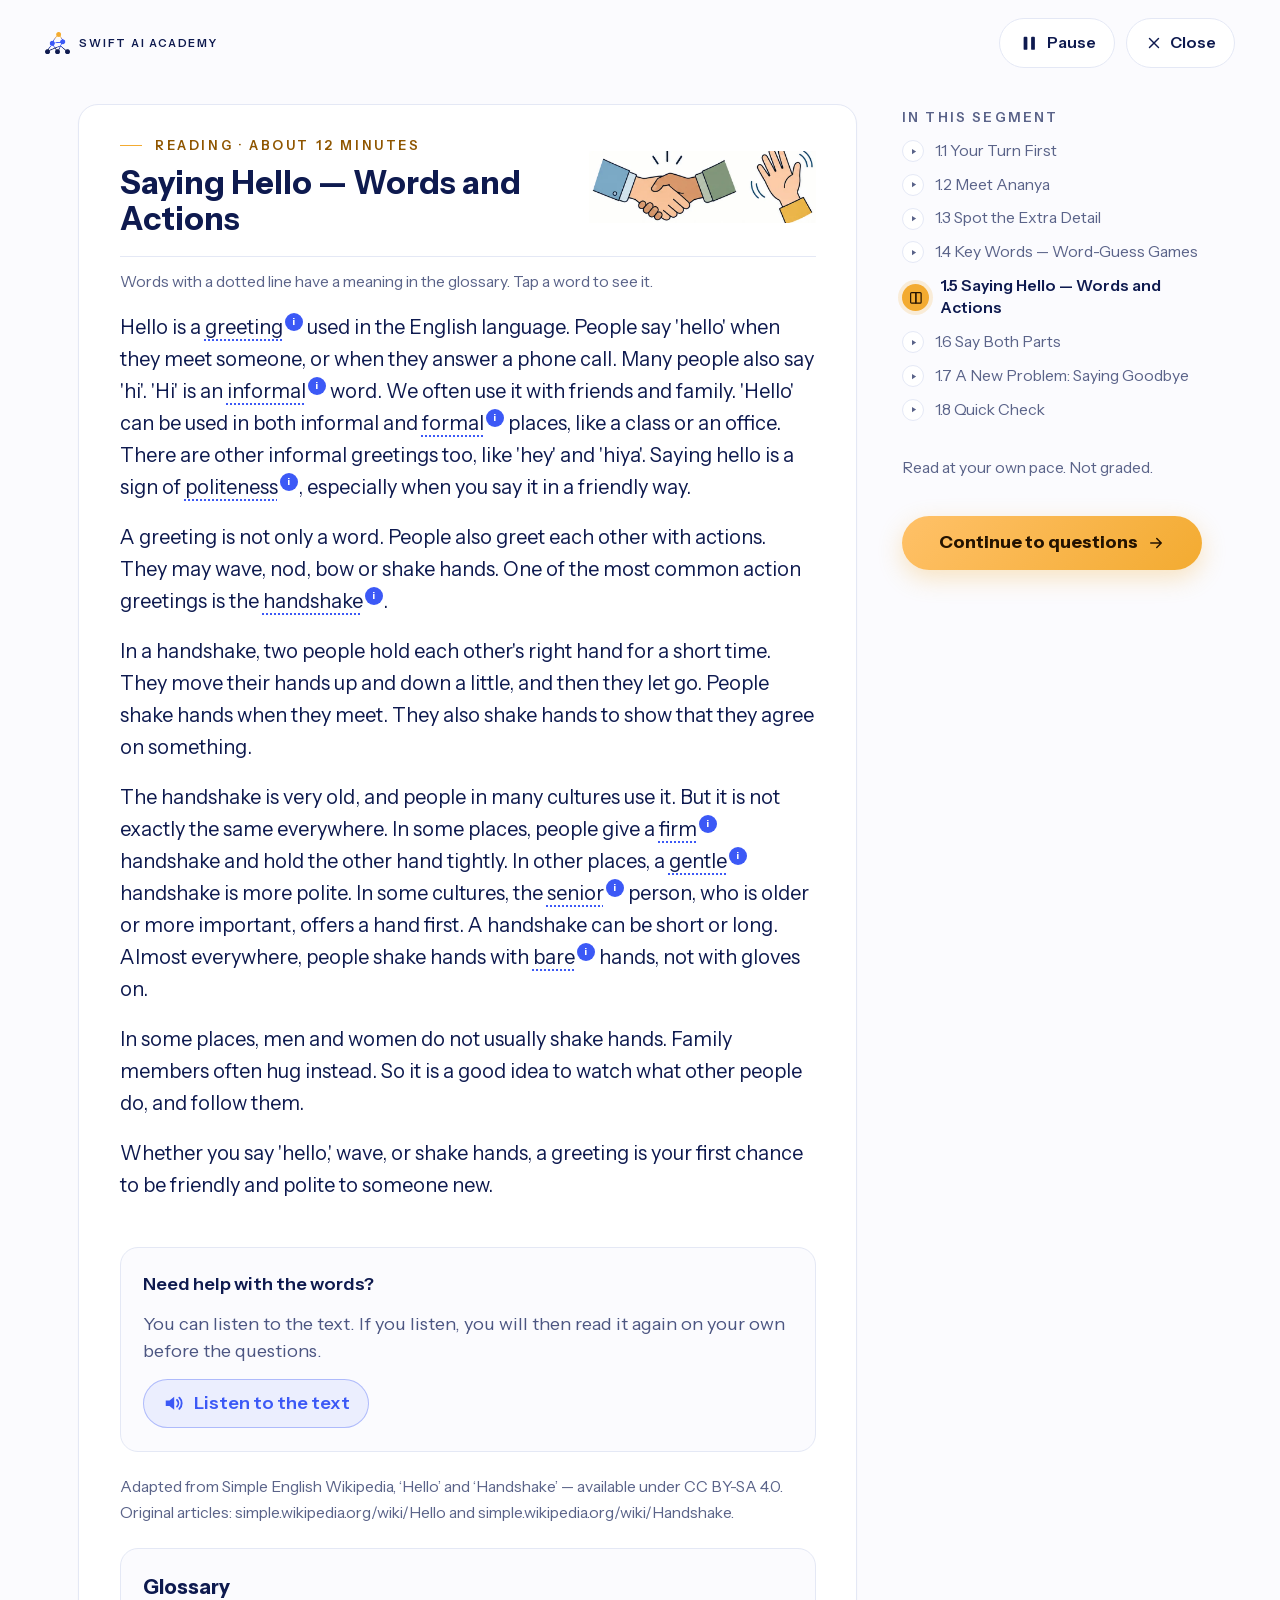
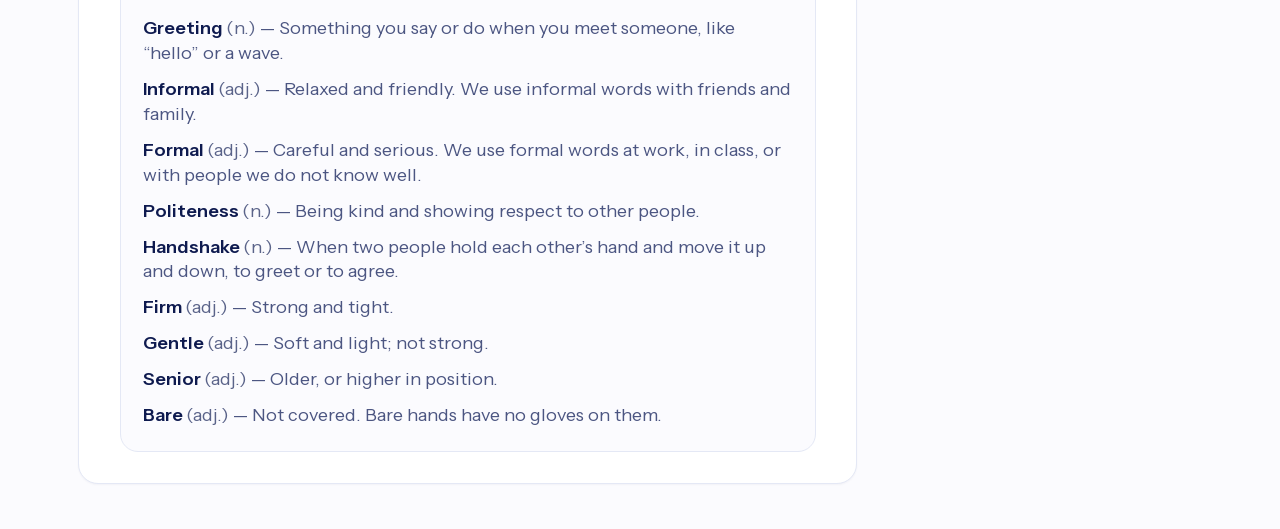
==== commit 3010185e: "text in one page Co-Authored-By: Claude Opus 5.5 <noreply@anthropic.com>" ====
--- a/index.html
+++ b/index.html
@@ -1 +1 @@
-<!DOCTYPE html><html lang="en" class="Vgh3NW_variable NKU_Lq_variable h-full antialiased"><head><meta charSet="utf-8"/><meta name="viewport" content="width=device-width, initial-scale=1"/><link rel="preload" href="./_next/static/media/dc6d2a64e9dbf3bc-s.p.3mjzw95c0-_52.woff2" as="font" crossorigin="" type="font/woff2"/><link rel="preload" href="./_next/static/media/f06bf9da926bae75-s.p.2874ccu1_u7jf.woff2" as="font" crossorigin="" type="font/woff2"/><link rel="stylesheet" href="./_next/static/chunks/2hqlu5p33uo3i.css" data-precedence="next"/><link rel="preload" as="script" fetchPriority="low" href="./_next/static/chunks/3333gs1h_w689.js"/><script src="./_next/static/chunks/40dt_obvaaqts.js" async=""></script><script src="./_next/static/chunks/3dmm3v_fq28gc.js" async=""></script><script src="./_next/static/chunks/turbopack-1gg8ko_ilveme.js" async=""></script><script src="./_next/static/chunks/0umf92h1sb77c.js" async=""></script><script src="./_next/static/chunks/11uj05aq3303c.js" async=""></script><title>Meeting Someone New</title><meta name="description" content="Everyday Workplace Communication — Module 1, Segment 1, Stages 1.1–1.8."/><link rel="icon" href="/favicon.ico?favicon.117ezoe8m31dk.ico" sizes="48x48" type="image/x-icon"/><meta name="next-size-adjust" content=""/><script src="./_next/static/chunks/0cz1d0mv5g_q7.js" noModule=""></script></head><body class="min-h-full"><div hidden=""><!--$--><!--/$--></div><!--$--><!--/$--><script id="_R_">(globalThis["TURBOPACK"] || (globalThis["TURBOPACK"] = [])).push({"otherChunks":["static/chunks/3333gs1h_w689.js","static/chunks/40dt_obvaaqts.js","static/chunks/3dmm3v_fq28gc.js"],"runtimeModuleIds":[94553]});</script><script src="./_next/static/chunks/3333gs1h_w689.js" async=""></script><script>(self.__next_f=self.__next_f||[]).push([0])</script><script>self.__next_f.push([1,"1:\"$Sreact.fragment\"\n2:\"./_next/static/chunks/0umf92h1sb77c.js\"\n3:I[39756,[\"$2\"],\"default\"]\n4:I[37457,[\"$2\"],\"default\"]\n6:\"./_next/static/chunks/11uj05aq3303c.js\"\n7:I[2035,[\"$2\",\"$6\"],\"StandaloneStage\"]\n8:I[97367,[\"$2\"],\"OutletBoundary\"]\n9:\"$Sreact.suspense\"\nb:\"ViewportBoundary\"\nc:I[97367,[\"$2\"],\"$b\"]\ne:\"MetadataBoundary\"\nf:I[97367,[\"$2\"],\"$e\"]\n11:I[68027,[\"$2\"],\"default\",1]\n:HL[\"./_next/static/chunks/2hqlu5p33uo3i.css\",\"style\"]\n:HL[\"./_next/static/media/dc6d2a64e9dbf3bc-s.p.3mjzw95c0-_52.woff2\",\"font\",{\"crossOrigin\":\"\",\"type\":\"font/woff2\"}]\n:HL[\"./_next/static/media/f06bf9da926bae75-s.p.2874ccu1_u7jf.woff2\",\"font\",{\"crossOrigin\":\"\",\"type\":\"font/woff2\"}]\n5:[[\"children\",{\"s\":\"__PAGE__\",\"h\":512,\"d\":{\"r\":[\"$\",\"$1\",\"c\",{\"children\":[[\"$\",\"$L7\",null,{}],[[\"$\",\"script\",\"script-0\",{\"src\":\"./_next/static/chunks/11uj05aq3303c.js\",\"async\":true,\"nonce\":\"$undefined\"}]],[\"$\",\"$L8\",null,{\"children\":[\"$\",\"$9\",null,{\"name\":\"Next.MetadataOutlet\",\"children\":\"$@a\"}]}]]}],\"p\":false,\"v\":null}}]]\n0:{\"P\":null,\"c\":[\"\",\"\"],\"q\":\"\",\"i\":false,\"t\":{\"t\":{\"s\":\"\",\"h\":528,\"d\":{\"r\":[\"$\",\"$1\",\"c\",{\"children\":[[[\"$\",\"link\",\"0\",{\"rel\":\"stylesheet\",\"href\":\"./_next/static/chunks/2hqlu5p33uo3i.css\",\"precedence\":\"next\",\"crossOrigin\":\"$undefined\",\"nonce\":\"$undefined\"}],[\"$\",\"script\",\"script-0\",{\"src\":\"./_next/static/chunks/0umf92h1sb77c.js\",\"async\":true,\"nonce\":\"$undefined\"}]],[\"$\",\"html\",null,{\"lang\":\"en\",\"className\":\"Vgh3NW_variable NKU_Lq_variable h-full antialiased\",\"children\":[\"$\",\"body\",null,{\"className\":\"min-h-full\",\"children\":[\"$\",\"$L3\",null,{\"parallelRouterKey\":\"children\",\"error\":\"$undefined\",\"errorStyles\":\"$undefined\",\"errorScripts\":\"$undefined\",\"template\":[\"$\",\"$L4\",null,{}],\"templateStyles\":\"$undefined\",\"templateScripts\":\"$undefined\",\"notFound\":[[[\"$\",\"title\",null,{\"children\":\"404: This page could not be found.\"}],[\"$\",\"div\",null,{\"style\":{\"fontFamily\":\"system-ui,\\\"Segoe UI\\\",Roboto,Helvetica,Arial,sans-serif,\\\"Apple Color Emoji\\\",\\\"Segoe UI Emoji\\\"\",\"height\":\"100vh\",\"textAlign\":\"center\",\"display\":\"flex\",\"flexDirection\":\"column\",\"alignItems\":\"center\",\"justifyContent\":\"center\"},\"children\":[\"$\",\"div\",null,{\"children\":[[\"$\",\"style\",null,{\"dangerouslySetInnerHTML\":{\"__html\":\"body{color:#000;background:#fff;margin:0}.next-error-h1{border-right:1px solid rgba(0,0,0,.3)}@media (prefers-color-scheme:dark){body{color:#fff;background:#000}.next-error-h1{border-right:1px solid rgba(255,255,255,.3)}}\"}}],[\"$\",\"h1\",null,{\"className\":\"next-error-h1\",\"style\":{\"display\":\"inline-block\",\"margin\":\"0 20px 0 0\",\"padding\":\"0 23px 0 0\",\"fontSize\":24,\"fontWeight\":500,\"verticalAlign\":\"top\",\"lineHeight\":\"49px\"},\"children\":404}],[\"$\",\"div\",null,{\"style\":{\"display\":\"inline-block\"},\"children\":[\"$\",\"h2\",null,{\"style\":{\"fontSize\":14,\"fontWeight\":400,\"lineHeight\":\"49px\",\"margin\":0},\"children\":\"This page could not be found.\"}]}]]}]}]],[]],\"forbidden\":\"$undefined\",\"unauthorized\":\"$undefined\"}]}]}]]}],\"p\":false,\"v\":null},\"c\":\"$Q5\"},\"h\":{\"r\":[\"$\",\"$1\",\"h\",{\"children\":[null,[\"$\",\"$Lc\",null,{\"children\":\"$Ld\"}],[\"$\",\"$Lf\",null,{\"children\":[[\"$\",\"div\",null,{\"hidden\":true,\"children\":[\"$\",\"$9\",null,{\"name\":\"Next.Metadata\",\"children\":\"$L10\"}]}],null]}],[\"$\",\"meta\",null,{\"name\":\"next-size-adjust\",\"content\":\"\"}]]}],\"p\":false,\"v\":null}},\"m\":\"$undefined\",\"G\":[\"$11\",[[\"$\",\"link\",\"0\",{\"rel\":\"stylesheet\",\"href\":\"./_next/static/chunks/2hqlu5p33uo3i.css\",\"precedence\":\"next\",\"crossOrigin\":\"$undefined\",\"nonce\":\"$undefined\"}]]],\"S\":true,\"r\":\"$undefined\",\"s\":\"$undefined\",\"a\":\"$undefined\",\"l\":\"$undefined\",\"p\":\"$undefined\",\"d\":\"$undefined\",\"b\":\"AXfeYGvZjGe_rxD1QjJEw\"}\nd:[[\"$\",\"meta\",\"0\",{\"charSet\":\"utf-8\"}],[\"$\",\"meta\",\"1\",{\"name\":\"viewport\",\"content\":\"width=device-width, initial-scale=1\"}]]\n12:I[27201,[\"$2\"],\"IconMark\"]\na:null\n10:[[\"$\",\"title\",\"0\",{\"children\":\"Meeting Someone New\"}],[\"$\",\"meta\",\"1\",{\"name\":\"description\",\"content\":\"Everyday Workplace Communication — Module 1, Segment 1, Stages 1.1–1.8.\"}],[\"$\",\"link\",\"2\",{\"rel\":\"icon\",\"href\":\"/favicon.ico?favicon.117ezoe8m31dk.ico\",\"sizes\":\"48x48\",\"type\":\"image/x-icon\"}],[\"$\",\"$L12\",\"3\",{}]]\n"])</script></body></html>+<!DOCTYPE html><html lang="en" class="Vgh3NW_variable NKU_Lq_variable h-full antialiased"><head><meta charSet="utf-8"/><meta name="viewport" content="width=device-width, initial-scale=1"/><link rel="preload" href="./_next/static/media/dc6d2a64e9dbf3bc-s.p.3mjzw95c0-_52.woff2" as="font" crossorigin="" type="font/woff2"/><link rel="preload" href="./_next/static/media/f06bf9da926bae75-s.p.2874ccu1_u7jf.woff2" as="font" crossorigin="" type="font/woff2"/><link rel="stylesheet" href="./_next/static/chunks/3rtzk_1w9hpg1.css" data-precedence="next"/><link rel="preload" as="script" fetchPriority="low" href="./_next/static/chunks/3333gs1h_w689.js"/><script src="./_next/static/chunks/40dt_obvaaqts.js" async=""></script><script src="./_next/static/chunks/3dmm3v_fq28gc.js" async=""></script><script src="./_next/static/chunks/turbopack-1gg8ko_ilveme.js" async=""></script><script src="./_next/static/chunks/0umf92h1sb77c.js" async=""></script><script src="./_next/static/chunks/0fekx9tmq0ydf.js" async=""></script><title>Meeting Someone New</title><meta name="description" content="Everyday Workplace Communication — Module 1, Segment 1, Stages 1.1–1.8."/><link rel="icon" href="/favicon.ico?favicon.117ezoe8m31dk.ico" sizes="48x48" type="image/x-icon"/><meta name="next-size-adjust" content=""/><script src="./_next/static/chunks/0cz1d0mv5g_q7.js" noModule=""></script></head><body class="min-h-full"><div hidden=""><!--$--><!--/$--></div><!--$--><!--/$--><script id="_R_">(globalThis["TURBOPACK"] || (globalThis["TURBOPACK"] = [])).push({"otherChunks":["static/chunks/3333gs1h_w689.js","static/chunks/40dt_obvaaqts.js","static/chunks/3dmm3v_fq28gc.js"],"runtimeModuleIds":[94553]});</script><script src="./_next/static/chunks/3333gs1h_w689.js" async=""></script><script>(self.__next_f=self.__next_f||[]).push([0])</script><script>self.__next_f.push([1,"1:\"$Sreact.fragment\"\n2:\"./_next/static/chunks/0umf92h1sb77c.js\"\n3:I[39756,[\"$2\"],\"default\"]\n4:I[37457,[\"$2\"],\"default\"]\n6:\"./_next/static/chunks/0fekx9tmq0ydf.js\"\n7:I[2035,[\"$2\",\"$6\"],\"StandaloneStage\"]\n8:I[97367,[\"$2\"],\"OutletBoundary\"]\n9:\"$Sreact.suspense\"\nb:\"ViewportBoundary\"\nc:I[97367,[\"$2\"],\"$b\"]\ne:\"MetadataBoundary\"\nf:I[97367,[\"$2\"],\"$e\"]\n11:I[68027,[\"$2\"],\"default\",1]\n:HL[\"./_next/static/chunks/3rtzk_1w9hpg1.css\",\"style\"]\n:HL[\"./_next/static/media/dc6d2a64e9dbf3bc-s.p.3mjzw95c0-_52.woff2\",\"font\",{\"crossOrigin\":\"\",\"type\":\"font/woff2\"}]\n:HL[\"./_next/static/media/f06bf9da926bae75-s.p.2874ccu1_u7jf.woff2\",\"font\",{\"crossOrigin\":\"\",\"type\":\"font/woff2\"}]\n5:[[\"children\",{\"s\":\"__PAGE__\",\"h\":512,\"d\":{\"r\":[\"$\",\"$1\",\"c\",{\"children\":[[\"$\",\"$L7\",null,{}],[[\"$\",\"script\",\"script-0\",{\"src\":\"./_next/static/chunks/0fekx9tmq0ydf.js\",\"async\":true,\"nonce\":\"$undefined\"}]],[\"$\",\"$L8\",null,{\"children\":[\"$\",\"$9\",null,{\"name\":\"Next.MetadataOutlet\",\"children\":\"$@a\"}]}]]}],\"p\":false,\"v\":null}}]]\n0:{\"P\":null,\"c\":[\"\",\"\"],\"q\":\"\",\"i\":false,\"t\":{\"t\":{\"s\":\"\",\"h\":528,\"d\":{\"r\":[\"$\",\"$1\",\"c\",{\"children\":[[[\"$\",\"link\",\"0\",{\"rel\":\"stylesheet\",\"href\":\"./_next/static/chunks/3rtzk_1w9hpg1.css\",\"precedence\":\"next\",\"crossOrigin\":\"$undefined\",\"nonce\":\"$undefined\"}],[\"$\",\"script\",\"script-0\",{\"src\":\"./_next/static/chunks/0umf92h1sb77c.js\",\"async\":true,\"nonce\":\"$undefined\"}]],[\"$\",\"html\",null,{\"lang\":\"en\",\"className\":\"Vgh3NW_variable NKU_Lq_variable h-full antialiased\",\"children\":[\"$\",\"body\",null,{\"className\":\"min-h-full\",\"children\":[\"$\",\"$L3\",null,{\"parallelRouterKey\":\"children\",\"error\":\"$undefined\",\"errorStyles\":\"$undefined\",\"errorScripts\":\"$undefined\",\"template\":[\"$\",\"$L4\",null,{}],\"templateStyles\":\"$undefined\",\"templateScripts\":\"$undefined\",\"notFound\":[[[\"$\",\"title\",null,{\"children\":\"404: This page could not be found.\"}],[\"$\",\"div\",null,{\"style\":{\"fontFamily\":\"system-ui,\\\"Segoe UI\\\",Roboto,Helvetica,Arial,sans-serif,\\\"Apple Color Emoji\\\",\\\"Segoe UI Emoji\\\"\",\"height\":\"100vh\",\"textAlign\":\"center\",\"display\":\"flex\",\"flexDirection\":\"column\",\"alignItems\":\"center\",\"justifyContent\":\"center\"},\"children\":[\"$\",\"div\",null,{\"children\":[[\"$\",\"style\",null,{\"dangerouslySetInnerHTML\":{\"__html\":\"body{color:#000;background:#fff;margin:0}.next-error-h1{border-right:1px solid rgba(0,0,0,.3)}@media (prefers-color-scheme:dark){body{color:#fff;background:#000}.next-error-h1{border-right:1px solid rgba(255,255,255,.3)}}\"}}],[\"$\",\"h1\",null,{\"className\":\"next-error-h1\",\"style\":{\"display\":\"inline-block\",\"margin\":\"0 20px 0 0\",\"padding\":\"0 23px 0 0\",\"fontSize\":24,\"fontWeight\":500,\"verticalAlign\":\"top\",\"lineHeight\":\"49px\"},\"children\":404}],[\"$\",\"div\",null,{\"style\":{\"display\":\"inline-block\"},\"children\":[\"$\",\"h2\",null,{\"style\":{\"fontSize\":14,\"fontWeight\":400,\"lineHeight\":\"49px\",\"margin\":0},\"children\":\"This page could not be found.\"}]}]]}]}]],[]],\"forbidden\":\"$undefined\",\"unauthorized\":\"$undefined\"}]}]}]]}],\"p\":false,\"v\":null},\"c\":\"$Q5\"},\"h\":{\"r\":[\"$\",\"$1\",\"h\",{\"children\":[null,[\"$\",\"$Lc\",null,{\"children\":\"$Ld\"}],[\"$\",\"$Lf\",null,{\"children\":[[\"$\",\"div\",null,{\"hidden\":true,\"children\":[\"$\",\"$9\",null,{\"name\":\"Next.Metadata\",\"children\":\"$L10\"}]}],null]}],[\"$\",\"meta\",null,{\"name\":\"next-size-adjust\",\"content\":\"\"}]]}],\"p\":false,\"v\":null}},\"m\":\"$undefined\",\"G\":[\"$11\",[[\"$\",\"link\",\"0\",{\"rel\":\"stylesheet\",\"href\":\"./_next/static/chunks/3rtzk_1w9hpg1.css\",\"precedence\":\"next\",\"crossOrigin\":\"$undefined\",\"nonce\":\"$undefined\"}]]],\"S\":true,\"r\":\"$undefined\",\"s\":\"$undefined\",\"a\":\"$undefined\",\"l\":\"$undefined\",\"p\":\"$undefined\",\"d\":\"$undefined\",\"b\":\"Bg-amFeOFWyKDQw2fhlSy\"}\nd:[[\"$\",\"meta\",\"0\",{\"charSet\":\"utf-8\"}],[\"$\",\"meta\",\"1\",{\"name\":\"viewport\",\"content\":\"width=device-width, initial-scale=1\"}]]\n12:I[27201,[\"$2\"],\"IconMark\"]\na:null\n10:[[\"$\",\"title\",\"0\",{\"children\":\"Meeting Someone New\"}],[\"$\",\"meta\",\"1\",{\"name\":\"description\",\"content\":\"Everyday Workplace Communication — Module 1, Segment 1, Stages 1.1–1.8.\"}],[\"$\",\"link\",\"2\",{\"rel\":\"icon\",\"href\":\"/favicon.ico?favicon.117ezoe8m31dk.ico\",\"sizes\":\"48x48\",\"type\":\"image/x-icon\"}],[\"$\",\"$L12\",\"3\",{}]]\n"])</script></body></html>
--- a/_next/static/chunks/3rtzk_1w9hpg1.css
+++ b/_next/static/chunks/3rtzk_1w9hpg1.css
@@ -0,0 +1,3 @@
+@font-face{font-family:Noto Sans;font-style:normal;font-weight:400;font-stretch:100%;font-display:swap;src:url(../media/d0daeb77ad486505-s.1qp4msj8oy5kg.woff2)format("woff2");unicode-range:U+460-52F,U+1C80-1C8A,U+20B4,U+2DE0-2DFF,U+A640-A69F,U+FE2E-FE2F}@font-face{font-family:Noto Sans;font-style:normal;font-weight:400;font-stretch:100%;font-display:swap;src:url(../media/13c8bea787795a91-s.1undqm_-sukdc.woff2)format("woff2");unicode-range:U+301,U+400-45F,U+490-491,U+4B0-4B1,U+2116}@font-face{font-family:Noto Sans;font-style:normal;font-weight:400;font-stretch:100%;font-display:swap;src:url(../media/fb34704f4f4f68ab-s.3giajfo5uv2ys.woff2)format("woff2");unicode-range:U+900-97F,U+1CD0-1CF4,U+1CF7-1CF9,U+200C-200D,U+20A8,U+20B9,U+20F0,U+25CC,U+A830-A839,U+A8E0-A8FF,U+11B00-11B0A}@font-face{font-family:Noto Sans;font-style:normal;font-weight:400;font-stretch:100%;font-display:swap;src:url(../media/26229c3b890d5b41-s.2bg48w3oiort5.woff2)format("woff2");unicode-range:U+1F??}@font-face{font-family:Noto Sans;font-style:normal;font-weight:400;font-stretch:100%;font-display:swap;src:url(../media/ec173da4e4ac482c-s.1f0d9os9qfevp.woff2)format("woff2");unicode-range:U+370-377,U+37A-37F,U+384-38A,U+38C,U+38E-3A1,U+3A3-3FF}@font-face{font-family:Noto Sans;font-style:normal;font-weight:400;font-stretch:100%;font-display:swap;src:url(../media/eca1cc1e672884b5-s.28-lxb4pyxwvn.woff2)format("woff2");unicode-range:U+102-103,U+110-111,U+128-129,U+168-169,U+1A0-1A1,U+1AF-1B0,U+300-301,U+303-304,U+308-309,U+323,U+329,U+1EA0-1EF9,U+20AB}@font-face{font-family:Noto Sans;font-style:normal;font-weight:400;font-stretch:100%;font-display:swap;src:url(../media/05ce0245cbf07d46-s.1__0ydqd-xg_4.woff2)format("woff2");unicode-range:U+100-2BA,U+2BD-2C5,U+2C7-2CC,U+2CE-2D7,U+2DD-2FF,U+304,U+308,U+329,U+1D00-1DBF,U+1E00-1E9F,U+1EF2-1EFF,U+2020,U+20A0-20AB,U+20AD-20C4,U+2113,U+2C60-2C7F,U+A720-A7FF}@font-face{font-family:Noto Sans;font-style:normal;font-weight:400;font-stretch:100%;font-display:swap;src:url(../media/dc6d2a64e9dbf3bc-s.p.3mjzw95c0-_52.woff2)format("woff2");unicode-range:U+??,U+131,U+152-153,U+2BB-2BC,U+2C6,U+2DA,U+2DC,U+304,U+308,U+329,U+2000-206F,U+20AC,U+2122,U+2191,U+2193,U+2212,U+2215,U+FEFF,U+FFFD}@font-face{font-family:Noto Sans;font-style:normal;font-weight:500;font-stretch:100%;font-display:swap;src:url(../media/d0daeb77ad486505-s.1qp4msj8oy5kg.woff2)format("woff2");unicode-range:U+460-52F,U+1C80-1C8A,U+20B4,U+2DE0-2DFF,U+A640-A69F,U+FE2E-FE2F}@font-face{font-family:Noto Sans;font-style:normal;font-weight:500;font-stretch:100%;font-display:swap;src:url(../media/13c8bea787795a91-s.1undqm_-sukdc.woff2)format("woff2");unicode-range:U+301,U+400-45F,U+490-491,U+4B0-4B1,U+2116}@font-face{font-family:Noto Sans;font-style:normal;font-weight:500;font-stretch:100%;font-display:swap;src:url(../media/fb34704f4f4f68ab-s.3giajfo5uv2ys.woff2)format("woff2");unicode-range:U+900-97F,U+1CD0-1CF4,U+1CF7-1CF9,U+200C-200D,U+20A8,U+20B9,U+20F0,U+25CC,U+A830-A839,U+A8E0-A8FF,U+11B00-11B0A}@font-face{font-family:Noto Sans;font-style:normal;font-weight:500;font-stretch:100%;font-display:swap;src:url(../media/26229c3b890d5b41-s.2bg48w3oiort5.woff2)format("woff2");unicode-range:U+1F??}@font-face{font-family:Noto Sans;font-style:normal;font-weight:500;font-stretch:100%;font-display:swap;src:url(../media/ec173da4e4ac482c-s.1f0d9os9qfevp.woff2)format("woff2");unicode-range:U+370-377,U+37A-37F,U+384-38A,U+38C,U+38E-3A1,U+3A3-3FF}@font-face{font-family:Noto Sans;font-style:normal;font-weight:500;font-stretch:100%;font-display:swap;src:url(../media/eca1cc1e672884b5-s.28-lxb4pyxwvn.woff2)format("woff2");unicode-range:U+102-103,U+110-111,U+128-129,U+168-169,U+1A0-1A1,U+1AF-1B0,U+300-301,U+303-304,U+308-309,U+323,U+329,U+1EA0-1EF9,U+20AB}@font-face{font-family:Noto Sans;font-style:normal;font-weight:500;font-stretch:100%;font-display:swap;src:url(../media/05ce0245cbf07d46-s.1__0ydqd-xg_4.woff2)format("woff2");unicode-range:U+100-2BA,U+2BD-2C5,U+2C7-2CC,U+2CE-2D7,U+2DD-2FF,U+304,U+308,U+329,U+1D00-1DBF,U+1E00-1E9F,U+1EF2-1EFF,U+2020,U+20A0-20AB,U+20AD-20C4,U+2113,U+2C60-2C7F,U+A720-A7FF}@font-face{font-family:Noto Sans;font-style:normal;font-weight:500;font-stretch:100%;font-display:swap;src:url(../media/dc6d2a64e9dbf3bc-s.p.3mjzw95c0-_52.woff2)format("woff2");unicode-range:U+??,U+131,U+152-153,U+2BB-2BC,U+2C6,U+2DA,U+2DC,U+304,U+308,U+329,U+2000-206F,U+20AC,U+2122,U+2191,U+2193,U+2212,U+2215,U+FEFF,U+FFFD}@font-face{font-family:Noto Sans;font-style:normal;font-weight:600;font-stretch:100%;font-display:swap;src:url(../media/d0daeb77ad486505-s.1qp4msj8oy5kg.woff2)format("woff2");unicode-range:U+460-52F,U+1C80-1C8A,U+20B4,U+2DE0-2DFF,U+A640-A69F,U+FE2E-FE2F}@font-face{font-family:Noto Sans;font-style:normal;font-weight:600;font-stretch:100%;font-display:swap;src:url(../media/13c8bea787795a91-s.1undqm_-sukdc.woff2)format("woff2");unicode-range:U+301,U+400-45F,U+490-491,U+4B0-4B1,U+2116}@font-face{font-family:Noto Sans;font-style:normal;font-weight:600;font-stretch:100%;font-display:swap;src:url(../media/fb34704f4f4f68ab-s.3giajfo5uv2ys.woff2)format("woff2");unicode-range:U+900-97F,U+1CD0-1CF4,U+1CF7-1CF9,U+200C-200D,U+20A8,U+20B9,U+20F0,U+25CC,U+A830-A839,U+A8E0-A8FF,U+11B00-11B0A}@font-face{font-family:Noto Sans;font-style:normal;font-weight:600;font-stretch:100%;font-display:swap;src:url(../media/26229c3b890d5b41-s.2bg48w3oiort5.woff2)format("woff2");unicode-range:U+1F??}@font-face{font-family:Noto Sans;font-style:normal;font-weight:600;font-stretch:100%;font-display:swap;src:url(../media/ec173da4e4ac482c-s.1f0d9os9qfevp.woff2)format("woff2");unicode-range:U+370-377,U+37A-37F,U+384-38A,U+38C,U+38E-3A1,U+3A3-3FF}@font-face{font-family:Noto Sans;font-style:normal;font-weight:600;font-stretch:100%;font-display:swap;src:url(../media/eca1cc1e672884b5-s.28-lxb4pyxwvn.woff2)format("woff2");unicode-range:U+102-103,U+110-111,U+128-129,U+168-169,U+1A0-1A1,U+1AF-1B0,U+300-301,U+303-304,U+308-309,U+323,U+329,U+1EA0-1EF9,U+20AB}@font-face{font-family:Noto Sans;font-style:normal;font-weight:600;font-stretch:100%;font-display:swap;src:url(../media/05ce0245cbf07d46-s.1__0ydqd-xg_4.woff2)format("woff2");unicode-range:U+100-2BA,U+2BD-2C5,U+2C7-2CC,U+2CE-2D7,U+2DD-2FF,U+304,U+308,U+329,U+1D00-1DBF,U+1E00-1E9F,U+1EF2-1EFF,U+2020,U+20A0-20AB,U+20AD-20C4,U+2113,U+2C60-2C7F,U+A720-A7FF}@font-face{font-family:Noto Sans;font-style:normal;font-weight:600;font-stretch:100%;font-display:swap;src:url(../media/dc6d2a64e9dbf3bc-s.p.3mjzw95c0-_52.woff2)format("woff2");unicode-range:U+??,U+131,U+152-153,U+2BB-2BC,U+2C6,U+2DA,U+2DC,U+304,U+308,U+329,U+2000-206F,U+20AC,U+2122,U+2191,U+2193,U+2212,U+2215,U+FEFF,U+FFFD}@font-face{font-family:Noto Sans;font-style:normal;font-weight:700;font-stretch:100%;font-display:swap;src:url(../media/d0daeb77ad486505-s.1qp4msj8oy5kg.woff2)format("woff2");unicode-range:U+460-52F,U+1C80-1C8A,U+20B4,U+2DE0-2DFF,U+A640-A69F,U+FE2E-FE2F}@font-face{font-family:Noto Sans;font-style:normal;font-weight:700;font-stretch:100%;font-display:swap;src:url(../media/13c8bea787795a91-s.1undqm_-sukdc.woff2)format("woff2");unicode-range:U+301,U+400-45F,U+490-491,U+4B0-4B1,U+2116}@font-face{font-family:Noto Sans;font-style:normal;font-weight:700;font-stretch:100%;font-display:swap;src:url(../media/fb34704f4f4f68ab-s.3giajfo5uv2ys.woff2)format("woff2");unicode-range:U+900-97F,U+1CD0-1CF4,U+1CF7-1CF9,U+200C-200D,U+20A8,U+20B9,U+20F0,U+25CC,U+A830-A839,U+A8E0-A8FF,U+11B00-11B0A}@font-face{font-family:Noto Sans;font-style:normal;font-weight:700;font-stretch:100%;font-display:swap;src:url(../media/26229c3b890d5b41-s.2bg48w3oiort5.woff2)format("woff2");unicode-range:U+1F??}@font-face{font-family:Noto Sans;font-style:normal;font-weight:700;font-stretch:100%;font-display:swap;src:url(../media/ec173da4e4ac482c-s.1f0d9os9qfevp.woff2)format("woff2");unicode-range:U+370-377,U+37A-37F,U+384-38A,U+38C,U+38E-3A1,U+3A3-3FF}@font-face{font-family:Noto Sans;font-style:normal;font-weight:700;font-stretch:100%;font-display:swap;src:url(../media/eca1cc1e672884b5-s.28-lxb4pyxwvn.woff2)format("woff2");unicode-range:U+102-103,U+110-111,U+128-129,U+168-169,U+1A0-1A1,U+1AF-1B0,U+300-301,U+303-304,U+308-309,U+323,U+329,U+1EA0-1EF9,U+20AB}@font-face{font-family:Noto Sans;font-style:normal;font-weight:700;font-stretch:100%;font-display:swap;src:url(../media/05ce0245cbf07d46-s.1__0ydqd-xg_4.woff2)format("woff2");unicode-range:U+100-2BA,U+2BD-2C5,U+2C7-2CC,U+2CE-2D7,U+2DD-2FF,U+304,U+308,U+329,U+1D00-1DBF,U+1E00-1E9F,U+1EF2-1EFF,U+2020,U+20A0-20AB,U+20AD-20C4,U+2113,U+2C60-2C7F,U+A720-A7FF}@font-face{font-family:Noto Sans;font-style:normal;font-weight:700;font-stretch:100%;font-display:swap;src:url(../media/dc6d2a64e9dbf3bc-s.p.3mjzw95c0-_52.woff2)format("woff2");unicode-range:U+??,U+131,U+152-153,U+2BB-2BC,U+2C6,U+2DA,U+2DC,U+304,U+308,U+329,U+2000-206F,U+20AC,U+2122,U+2191,U+2193,U+2212,U+2215,U+FEFF,U+FFFD}@font-face{font-family:Noto Sans Fallback;src:local(Arial);ascent-override:100.54%;descent-override:27.56%;line-gap-override:0.0%;size-adjust:106.33%}.Vgh3NW_className{font-family:Noto Sans,Noto Sans Fallback;font-style:normal}.Vgh3NW_variable{--font-noto:"Noto Sans", "Noto Sans Fallback"}
+@font-face{font-family:Instrument Sans;font-style:normal;font-weight:400;font-stretch:100%;font-display:swap;src:url(../media/c7f47671e39f7787-s.0klc_mi0-5f4_.woff2)format("woff2");unicode-range:U+100-2BA,U+2BD-2C5,U+2C7-2CC,U+2CE-2D7,U+2DD-2FF,U+304,U+308,U+329,U+1D00-1DBF,U+1E00-1E9F,U+1EF2-1EFF,U+2020,U+20A0-20AB,U+20AD-20C4,U+2113,U+2C60-2C7F,U+A720-A7FF}@font-face{font-family:Instrument Sans;font-style:normal;font-weight:400;font-stretch:100%;font-display:swap;src:url(../media/f06bf9da926bae75-s.p.2874ccu1_u7jf.woff2)format("woff2");unicode-range:U+??,U+131,U+152-153,U+2BB-2BC,U+2C6,U+2DA,U+2DC,U+304,U+308,U+329,U+2000-206F,U+20AC,U+2122,U+2191,U+2193,U+2212,U+2215,U+FEFF,U+FFFD}@font-face{font-family:Instrument Sans;font-style:normal;font-weight:500;font-stretch:100%;font-display:swap;src:url(../media/c7f47671e39f7787-s.0klc_mi0-5f4_.woff2)format("woff2");unicode-range:U+100-2BA,U+2BD-2C5,U+2C7-2CC,U+2CE-2D7,U+2DD-2FF,U+304,U+308,U+329,U+1D00-1DBF,U+1E00-1E9F,U+1EF2-1EFF,U+2020,U+20A0-20AB,U+20AD-20C4,U+2113,U+2C60-2C7F,U+A720-A7FF}@font-face{font-family:Instrument Sans;font-style:normal;font-weight:500;font-stretch:100%;font-display:swap;src:url(../media/f06bf9da926bae75-s.p.2874ccu1_u7jf.woff2)format("woff2");unicode-range:U+??,U+131,U+152-153,U+2BB-2BC,U+2C6,U+2DA,U+2DC,U+304,U+308,U+329,U+2000-206F,U+20AC,U+2122,U+2191,U+2193,U+2212,U+2215,U+FEFF,U+FFFD}@font-face{font-family:Instrument Sans;font-style:normal;font-weight:600;font-stretch:100%;font-display:swap;src:url(../media/c7f47671e39f7787-s.0klc_mi0-5f4_.woff2)format("woff2");unicode-range:U+100-2BA,U+2BD-2C5,U+2C7-2CC,U+2CE-2D7,U+2DD-2FF,U+304,U+308,U+329,U+1D00-1DBF,U+1E00-1E9F,U+1EF2-1EFF,U+2020,U+20A0-20AB,U+20AD-20C4,U+2113,U+2C60-2C7F,U+A720-A7FF}@font-face{font-family:Instrument Sans;font-style:normal;font-weight:600;font-stretch:100%;font-display:swap;src:url(../media/f06bf9da926bae75-s.p.2874ccu1_u7jf.woff2)format("woff2");unicode-range:U+??,U+131,U+152-153,U+2BB-2BC,U+2C6,U+2DA,U+2DC,U+304,U+308,U+329,U+2000-206F,U+20AC,U+2122,U+2191,U+2193,U+2212,U+2215,U+FEFF,U+FFFD}@font-face{font-family:Instrument Sans;font-style:normal;font-weight:700;font-stretch:100%;font-display:swap;src:url(../media/c7f47671e39f7787-s.0klc_mi0-5f4_.woff2)format("woff2");unicode-range:U+100-2BA,U+2BD-2C5,U+2C7-2CC,U+2CE-2D7,U+2DD-2FF,U+304,U+308,U+329,U+1D00-1DBF,U+1E00-1E9F,U+1EF2-1EFF,U+2020,U+20A0-20AB,U+20AD-20C4,U+2113,U+2C60-2C7F,U+A720-A7FF}@font-face{font-family:Instrument Sans;font-style:normal;font-weight:700;font-stretch:100%;font-display:swap;src:url(../media/f06bf9da926bae75-s.p.2874ccu1_u7jf.woff2)format("woff2");unicode-range:U+??,U+131,U+152-153,U+2BB-2BC,U+2C6,U+2DA,U+2DC,U+304,U+308,U+329,U+2000-206F,U+20AC,U+2122,U+2191,U+2193,U+2212,U+2215,U+FEFF,U+FFFD}@font-face{font-family:Instrument Sans Fallback;src:local(Arial);ascent-override:94.42%;descent-override:24.33%;line-gap-override:0.0%;size-adjust:102.74%}.NKU_Lq_className{font-family:Instrument Sans,Instrument Sans Fallback;font-style:normal}.NKU_Lq_variable{--font-instrument:"Instrument Sans", "Instrument Sans Fallback"}
+@layer properties{@supports (((-webkit-hyphens:none)) and (not (margin-trim:inline))) or ((-moz-orient:inline) and (not (color:rgb(from red r g b)))){*,:before,:after,::backdrop{--tw-translate-x:0;--tw-translate-y:0;--tw-translate-z:0;--tw-scale-x:1;--tw-scale-y:1;--tw-scale-z:1;--tw-border-style:solid;--tw-leading:initial;--tw-font-weight:initial;--tw-tracking:initial;--tw-ordinal:initial;--tw-slashed-zero:initial;--tw-numeric-figure:initial;--tw-numeric-spacing:initial;--tw-numeric-fraction:initial;--tw-shadow:0 0 #0000;--tw-shadow-color:initial;--tw-shadow-alpha:100%;--tw-inset-shadow:0 0 #0000;--tw-inset-shadow-color:initial;--tw-inset-shadow-alpha:100%;--tw-ring-color:initial;--tw-ring-shadow:0 0 #0000;--tw-inset-ring-color:initial;--tw-inset-ring-shadow:0 0 #0000;--tw-ring-inset:initial;--tw-ring-offset-width:0px;--tw-ring-offset-color:#fff;--tw-ring-offset-shadow:0 0 #0000;--tw-blur:initial;--tw-brightness:initial;--tw-contrast:initial;--tw-grayscale:initial;--tw-hue-rotate:initial;--tw-invert:initial;--tw-opacity:initial;--tw-saturate:initial;--tw-sepia:initial;--tw-drop-shadow:initial;--tw-drop-shadow-color:initial;--tw-drop-shadow-alpha:100%;--tw-drop-shadow-size:initial;--tw-backdrop-blur:initial;--tw-backdrop-brightness:initial;--tw-backdrop-contrast:initial;--tw-backdrop-grayscale:initial;--tw-backdrop-hue-rotate:initial;--tw-backdrop-invert:initial;--tw-backdrop-opacity:initial;--tw-backdrop-saturate:initial;--tw-backdrop-sepia:initial;--tw-duration:initial;--tw-content:"";--tw-outline-style:solid}}}@layer theme{:root,:host{--font-mono:ui-monospace, SFMono-Regular, Menlo, Monaco, Consolas, "Liberation Mono", "Courier New", monospace;--color-white:#fff;--spacing:.25rem;--container-sm:24rem;--container-md:28rem;--container-xl:36rem;--container-2xl:42rem;--container-3xl:48rem;--container-4xl:56rem;--container-5xl:64rem;--container-7xl:80rem;--text-xs:.75rem;--text-xs--line-height:calc(1 / .75);--text-sm:.875rem;--text-sm--line-height:calc(1.25 / .875);--text-base:1rem;--text-base--line-height:calc(1.5 / 1);--text-lg:1.125rem;--text-lg--line-height:calc(1.75 / 1.125);--text-xl:1.25rem;--text-xl--line-height:calc(1.75 / 1.25);--text-2xl:1.5rem;--text-2xl--line-height:calc(2 / 1.5);--text-3xl:1.875rem;--text-3xl--line-height:calc(2.25 / 1.875);--text-4xl:2.25rem;--text-4xl--line-height:calc(2.5 / 2.25);--text-5xl:3rem;--text-5xl--line-height:1;--text-6xl:3.75rem;--text-6xl--line-height:1;--font-weight-normal:400;--font-weight-semibold:600;--font-weight-bold:700;--font-weight-extrabold:800;--tracking-wide:.025em;--tracking-widest:.1em;--leading-tight:1.25;--leading-snug:1.375;--leading-relaxed:1.625;--radius-sm:.25rem;--radius-md:.375rem;--radius-lg:.5rem;--radius-xl:.75rem;--radius-2xl:1rem;--radius-3xl:1.5rem;--blur-sm:8px;--default-transition-duration:.15s;--default-transition-timing-function:cubic-bezier(.4, 0, .2, 1);--default-font-family:var(--font-noto), ui-sans-serif, system-ui, sans-serif;--default-mono-font-family:var(--font-mono)}}@layer base{*,:after,:before,::backdrop{box-sizing:border-box;border:0 solid;margin:0;padding:0}::file-selector-button{box-sizing:border-box;border:0 solid;margin:0;padding:0}html,:host{-webkit-text-size-adjust:100%;tab-size:4;line-height:1.5;font-family:var(--default-font-family,-apple-system, BlinkMacSystemFont, "Segoe UI", Roboto, "Helvetica Neue", "Noto Sans", Arial, sans-serif, "Apple Color Emoji", "Segoe UI Emoji", "Segoe UI Symbol", "Noto Color Emoji");font-feature-settings:var(--default-font-feature-settings,normal);font-variation-settings:var(--default-font-variation-settings,normal);-webkit-tap-highlight-color:transparent}hr{height:0;color:inherit;border-top-width:1px}abbr:where([title]){-webkit-text-decoration:underline dotted;text-decoration:underline dotted}h1,h2,h3,h4,h5,h6{font-size:inherit;font-weight:inherit}a{color:inherit;-webkit-text-decoration:inherit;-webkit-text-decoration:inherit;-webkit-text-decoration:inherit;-webkit-text-decoration:inherit;text-decoration:inherit}b,strong{font-weight:bolder}code,kbd,samp,pre{font-family:var(--default-mono-font-family,ui-monospace, SFMono-Regular, Menlo, Monaco, Consolas, "Liberation Mono", "Courier New", monospace);font-feature-settings:var(--default-mono-font-feature-settings,normal);font-variation-settings:var(--default-mono-font-variation-settings,normal);font-size:1em}small{font-size:80%}sub,sup{vertical-align:baseline;font-size:75%;line-height:0;position:relative}sub{bottom:-.25em}sup{top:-.5em}table{text-indent:0;border-color:inherit;border-collapse:collapse}:-moz-focusring:where(:not(iframe)){outline:auto}progress{vertical-align:baseline}summary{display:list-item}ol,ul,menu{list-style:none}img,svg,video,canvas,audio,iframe,embed,object{vertical-align:middle;display:block}img,video{max-width:100%;height:auto}button,input,select,optgroup,textarea{font:inherit;font-feature-settings:inherit;font-variation-settings:inherit;letter-spacing:inherit;color:inherit;opacity:1;background-color:#0000;border-radius:0}::file-selector-button{font:inherit;font-feature-settings:inherit;font-variation-settings:inherit;letter-spacing:inherit;color:inherit;opacity:1;background-color:#0000;border-radius:0}:where(select:is([multiple],[size])) optgroup{font-weight:bolder}:where(select:is([multiple],[size])) optgroup option{padding-inline-start:20px}::file-selector-button{margin-inline-end:4px}::placeholder{opacity:1}@supports (not ((-webkit-appearance:-apple-pay-button))) or (contain-intrinsic-size:1px){::placeholder{color:currentColor}@supports (color:color-mix(in lab, red, red)){::placeholder{color:color-mix(in oklab, currentcolor 50%, transparent)}}}textarea{resize:vertical}::-webkit-search-decoration{-webkit-appearance:none}::-webkit-date-and-time-value{min-height:1lh;text-align:inherit}::-webkit-datetime-edit{display:inline-flex}::-webkit-datetime-edit-fields-wrapper{padding:0}::-webkit-datetime-edit{padding-block:0}::-webkit-datetime-edit-year-field{padding-block:0}::-webkit-datetime-edit-month-field{padding-block:0}::-webkit-datetime-edit-day-field{padding-block:0}::-webkit-datetime-edit-hour-field{padding-block:0}::-webkit-datetime-edit-minute-field{padding-block:0}::-webkit-datetime-edit-second-field{padding-block:0}::-webkit-datetime-edit-millisecond-field{padding-block:0}::-webkit-datetime-edit-meridiem-field{padding-block:0}::-webkit-calendar-picker-indicator{line-height:1}:-moz-ui-invalid{box-shadow:none}button,input:where([type=button],[type=reset],[type=submit]){appearance:button}::file-selector-button{appearance:button}::-webkit-inner-spin-button{height:auto}::-webkit-outer-spin-button{height:auto}[hidden]:where(:not([hidden=until-found])){display:none!important}}@layer components{.btn-main{min-height:calc(var(--spacing) * 14);min-width:calc(var(--spacing) * 32);justify-content:center;align-items:center;gap:calc(var(--spacing) * 2);background-color:var(--primary);padding-inline:calc(var(--spacing) * 7);font-size:var(--text-lg);line-height:var(--tw-leading,var(--text-lg--line-height));--tw-font-weight:var(--font-weight-bold);font-weight:var(--font-weight-bold);color:var(--color-white);--tw-shadow:0 4px 6px -1px var(--tw-shadow-color,#0000001a), 0 2px 4px -2px var(--tw-shadow-color,#0000001a);box-shadow:var(--tw-inset-shadow), var(--tw-inset-ring-shadow), var(--tw-ring-offset-shadow), var(--tw-ring-shadow), var(--tw-shadow);transition-property:color,background-color,border-color,outline-color,text-decoration-color,fill,stroke,--tw-gradient-from,--tw-gradient-via,--tw-gradient-to,opacity,box-shadow,transform,translate,scale,rotate,filter,-webkit-backdrop-filter,backdrop-filter,display,content-visibility,overlay,pointer-events;transition-timing-function:var(--tw-ease,var(--default-transition-timing-function));transition-duration:var(--tw-duration,var(--default-transition-duration));border-radius:2147483647px;display:inline-flex}@media (hover:hover){.btn-main:hover{background-color:var(--primary-hover)}}.btn-main:focus-visible{outline-style:var(--tw-outline-style);outline-width:1px;outline-style:var(--tw-outline-style);outline-offset:2px;outline-width:4px;outline-color:var(--heading)}.btn-main:disabled{cursor:not-allowed;--tw-shadow:0 0 #0000;box-shadow:var(--tw-inset-shadow), var(--tw-inset-ring-shadow), var(--tw-ring-offset-shadow), var(--tw-ring-shadow), var(--tw-shadow);background-color:#9aa6b8}.btn-secondary{min-height:calc(var(--spacing) * 12);justify-content:center;align-items:center;gap:calc(var(--spacing) * 2);border-style:var(--tw-border-style);border-width:2px;border-color:var(--primary);background-color:var(--color-white);padding-inline:calc(var(--spacing) * 5);font-size:var(--text-lg);line-height:var(--tw-leading,var(--text-lg--line-height));--tw-font-weight:var(--font-weight-semibold);font-weight:var(--font-weight-semibold);color:var(--primary);transition-property:color,background-color,border-color,outline-color,text-decoration-color,fill,stroke,--tw-gradient-from,--tw-gradient-via,--tw-gradient-to,opacity,box-shadow,transform,translate,scale,rotate,filter,-webkit-backdrop-filter,backdrop-filter,display,content-visibility,overlay,pointer-events;transition-timing-function:var(--tw-ease,var(--default-transition-timing-function));transition-duration:var(--tw-duration,var(--default-transition-duration));border-radius:2147483647px;display:inline-flex}@media (hover:hover){.btn-secondary:hover{background-color:var(--select-bg)}}.btn-secondary:focus-visible{outline-style:var(--tw-outline-style);outline-width:1px;outline-style:var(--tw-outline-style);outline-offset:2px;outline-width:4px;outline-color:var(--heading)}.btn-secondary:disabled{opacity:.5}.btn-quiet{min-height:calc(var(--spacing) * 11);justify-content:center;align-items:center;gap:calc(var(--spacing) * 2);background-color:var(--select-bg);padding-inline:calc(var(--spacing) * 4);font-size:var(--text-base);line-height:var(--tw-leading,var(--text-base--line-height));--tw-font-weight:var(--font-weight-semibold);font-weight:var(--font-weight-semibold);color:var(--primary);transition-property:color,background-color,border-color,outline-color,text-decoration-color,fill,stroke,--tw-gradient-from,--tw-gradient-via,--tw-gradient-to,opacity,box-shadow,transform,translate,scale,rotate,filter,-webkit-backdrop-filter,backdrop-filter,display,content-visibility,overlay,pointer-events;transition-timing-function:var(--tw-ease,var(--default-transition-timing-function));transition-duration:var(--tw-duration,var(--default-transition-duration));border-radius:2147483647px;display:inline-flex}@media (hover:hover){.btn-quiet:hover{--tw-brightness:brightness(95%);filter:var(--tw-blur,) var(--tw-brightness,) var(--tw-contrast,) var(--tw-grayscale,) var(--tw-hue-rotate,) var(--tw-invert,) var(--tw-saturate,) var(--tw-sepia,) var(--tw-drop-shadow,)}}.btn-quiet:focus-visible{outline-style:var(--tw-outline-style);outline-width:1px;outline-style:var(--tw-outline-style);outline-offset:2px;outline-width:4px;outline-color:var(--heading)}.btn-quiet:disabled{opacity:.5}.chip{min-height:calc(var(--spacing) * 14);justify-content:center;align-items:center;gap:calc(var(--spacing) * 3);border-radius:var(--radius-2xl);border-style:var(--tw-border-style);border-width:2px;border-color:var(--border);background-color:var(--color-white);padding-inline:calc(var(--spacing) * 5);padding-block:calc(var(--spacing) * 3);text-align:center;font-size:var(--text-xl);line-height:var(--tw-leading,var(--text-xl--line-height));--tw-font-weight:var(--font-weight-semibold);font-weight:var(--font-weight-semibold);color:var(--heading);transition-property:color,background-color,border-color,outline-color,text-decoration-color,fill,stroke,--tw-gradient-from,--tw-gradient-via,--tw-gradient-to,opacity,box-shadow,transform,translate,scale,rotate,filter,-webkit-backdrop-filter,backdrop-filter,display,content-visibility,overlay,pointer-events;transition-timing-function:var(--tw-ease,var(--default-transition-timing-function));transition-duration:var(--tw-duration,var(--default-transition-duration));display:flex;position:relative}@media (hover:hover){.chip:hover{border-color:var(--primary)}}.chip:focus-visible{outline-style:var(--tw-outline-style);outline-width:1px;outline-style:var(--tw-outline-style);outline-offset:2px;outline-width:4px;outline-color:var(--heading)}.chip:disabled{cursor:default}.chip[data-state=selected]{border-color:var(--primary);background-color:var(--select-bg)}.chip[data-state=right]{border-color:var(--success);background-color:var(--success-bg)}.chip[data-state=wrong]{border-color:var(--amber-border);background-color:var(--amber-bg);animation:.4s ease-in-out shake}.card{border-style:var(--tw-border-style);border-width:1px;border-color:var(--border);background-color:var(--color-white);padding:calc(var(--spacing) * 5);--tw-shadow:0 1px 3px 0 var(--tw-shadow-color,#0000001a), 0 1px 2px -1px var(--tw-shadow-color,#0000001a);box-shadow:var(--tw-inset-shadow), var(--tw-inset-ring-shadow), var(--tw-ring-offset-shadow), var(--tw-ring-shadow), var(--tw-shadow);border-radius:20px}@media (min-width:40rem){.card{padding:calc(var(--spacing) * 6)}}.text-input{border-radius:var(--radius-2xl);border-style:var(--tw-border-style);border-width:2px;border-color:var(--border);background-color:var(--color-white);width:100%;padding-inline:calc(var(--spacing) * 4);padding-block:calc(var(--spacing) * 3);font-size:var(--text-lg);line-height:var(--tw-leading,var(--text-lg--line-height));color:var(--heading)}.text-input::placeholder{color:#7c8496}.text-input:focus{border-color:var(--primary);--tw-outline-style:none;outline-style:none}.text-input:focus-visible{outline-style:var(--tw-outline-style);outline-width:1px;outline-style:var(--tw-outline-style);outline-offset:1px;outline-width:4px;outline-color:var(--primary)}.reading{font-size:20px;line-height:1.6}.btn-mic{background-color:var(--primary);color:var(--color-white);--tw-shadow:0 10px 15px -3px var(--tw-shadow-color,#0000001a), 0 4px 6px -4px var(--tw-shadow-color,#0000001a);box-shadow:var(--tw-inset-shadow), var(--tw-inset-ring-shadow), var(--tw-ring-offset-shadow), var(--tw-ring-shadow), var(--tw-shadow)}}@layer utilities{.visible{visibility:visible}.sr-only{clip-path:inset(50%);white-space:nowrap;border-width:0;width:1px;height:1px;margin:-1px;padding:0;position:absolute;overflow:hidden}.absolute{position:absolute}.fixed{position:fixed}.relative{position:relative}.static{position:static}.sticky{position:sticky}.inset-0{inset:0}.inset-x-4{inset-inline:calc(var(--spacing) * 4)}.top-0{top:0}.top-1\/2{top:50%}.top-2{top:calc(var(--spacing) * 2)}.top-3{top:calc(var(--spacing) * 3)}.top-full{top:100%}.right-2{right:calc(var(--spacing) * 2)}.right-3{right:calc(var(--spacing) * 3)}.right-8{right:calc(var(--spacing) * 8)}.-bottom-2\.5{bottom:calc(var(--spacing) * -2.5)}.bottom-0{bottom:0}.bottom-3{bottom:calc(var(--spacing) * 3)}.bottom-4{bottom:calc(var(--spacing) * 4)}.-left-2\.5{left:calc(var(--spacing) * -2.5)}.left-3{left:calc(var(--spacing) * 3)}.left-8{left:calc(var(--spacing) * 8)}.z-10{z-index:10}.z-20{z-index:20}.z-30{z-index:30}.z-50{z-index:50}.col-span-2{grid-column:span 2/span 2}.col-start-1{grid-column-start:1}.col-start-2{grid-column-start:2}.row-start-1{grid-row-start:1}.row-start-2{grid-row-start:2}.mx-1{margin-inline:var(--spacing)}.mx-auto{margin-inline:auto}.mt-0\.5{margin-top:calc(var(--spacing) * .5)}.mt-1{margin-top:var(--spacing)}.mt-2{margin-top:calc(var(--spacing) * 2)}.mt-3{margin-top:calc(var(--spacing) * 3)}.mt-4{margin-top:calc(var(--spacing) * 4)}.mt-6{margin-top:calc(var(--spacing) * 6)}.mt-10{margin-top:calc(var(--spacing) * 10)}.mr-2{margin-right:calc(var(--spacing) * 2)}.mb-1{margin-bottom:var(--spacing)}.mb-2{margin-bottom:calc(var(--spacing) * 2)}.mb-3{margin-bottom:calc(var(--spacing) * 3)}.mb-4{margin-bottom:calc(var(--spacing) * 4)}.mb-6{margin-bottom:calc(var(--spacing) * 6)}.ml-0\.5{margin-left:calc(var(--spacing) * .5)}.ml-auto{margin-left:auto}.block{display:block}.flex{display:flex}.grid{display:grid}.hidden{display:none}.inline{display:inline}.inline-block{display:inline-block}.inline-flex{display:inline-flex}.inline-grid{display:inline-grid}.aspect-\[3\/2\]{aspect-ratio:3/2}.aspect-\[4\/3\]{aspect-ratio:4/3}.aspect-\[4\/5\]{aspect-ratio:4/5}.aspect-\[16\/8\]{aspect-ratio:16/8}.aspect-\[16\/9\]{aspect-ratio:16/9}.h-2{height:calc(var(--spacing) * 2)}.h-2\.5{height:calc(var(--spacing) * 2.5)}.h-3{height:calc(var(--spacing) * 3)}.h-3\.5{height:calc(var(--spacing) * 3.5)}.h-4{height:calc(var(--spacing) * 4)}.h-5{height:calc(var(--spacing) * 5)}.h-6{height:calc(var(--spacing) * 6)}.h-7{height:calc(var(--spacing) * 7)}.h-8{height:calc(var(--spacing) * 8)}.h-9{height:calc(var(--spacing) * 9)}.h-10{height:calc(var(--spacing) * 10)}.h-12{height:calc(var(--spacing) * 12)}.h-14{height:calc(var(--spacing) * 14)}.h-16{height:calc(var(--spacing) * 16)}.h-24{height:calc(var(--spacing) * 24)}.h-28{height:calc(var(--spacing) * 28)}.h-\[22px\]{height:22px}.h-full{height:100%}.h-px{height:1px}.max-h-\[40vh\]{max-height:40vh}.max-h-\[52vh\]{max-height:52vh}.max-h-\[60vh\]{max-height:60vh}.max-h-\[65vh\]{max-height:65vh}.max-h-\[70vh\]{max-height:70vh}.min-h-5{min-height:calc(var(--spacing) * 5)}.min-h-6{min-height:calc(var(--spacing) * 6)}.min-h-10{min-height:calc(var(--spacing) * 10)}.min-h-12{min-height:calc(var(--spacing) * 12)}.min-h-14{min-height:calc(var(--spacing) * 14)}.min-h-16{min-height:calc(var(--spacing) * 16)}.min-h-20{min-height:calc(var(--spacing) * 20)}.min-h-28{min-height:calc(var(--spacing) * 28)}.min-h-32{min-height:calc(var(--spacing) * 32)}.min-h-dvh{min-height:100dvh}.min-h-full{min-height:100%}.w-2{width:calc(var(--spacing) * 2)}.w-2\.5{width:calc(var(--spacing) * 2.5)}.w-3{width:calc(var(--spacing) * 3)}.w-3\.5{width:calc(var(--spacing) * 3.5)}.w-4{width:calc(var(--spacing) * 4)}.w-5{width:calc(var(--spacing) * 5)}.w-6{width:calc(var(--spacing) * 6)}.w-7{width:calc(var(--spacing) * 7)}.w-8{width:calc(var(--spacing) * 8)}.w-9{width:calc(var(--spacing) * 9)}.w-10{width:calc(var(--spacing) * 10)}.w-12{width:calc(var(--spacing) * 12)}.w-16{width:calc(var(--spacing) * 16)}.w-24{width:calc(var(--spacing) * 24)}.w-28{width:calc(var(--spacing) * 28)}.w-32{width:calc(var(--spacing) * 32)}.w-60{width:calc(var(--spacing) * 60)}.w-\[22px\]{width:22px}.w-\[272px\]{width:272px}.w-auto{width:auto}.w-fit{width:fit-content}.w-full{width:100%}.max-w-2xl{max-width:var(--container-2xl)}.max-w-3xl{max-width:var(--container-3xl)}.max-w-4xl{max-width:var(--container-4xl)}.max-w-5xl{max-width:var(--container-5xl)}.max-w-7xl{max-width:var(--container-7xl)}.max-w-\[1160px\]{max-width:1160px}.max-w-md{max-width:var(--container-md)}.max-w-sm{max-width:var(--container-sm)}.max-w-xl{max-width:var(--container-xl)}.min-w-0{min-width:0}.min-w-28{min-width:calc(var(--spacing) * 28)}.flex-1{flex:1}.shrink-0{flex-shrink:0}.-translate-y-1\/2{--tw-translate-y:calc(calc(1 / 2 * 100%) * -1);translate:var(--tw-translate-x) var(--tw-translate-y)}.-translate-y-2{--tw-translate-y:calc(var(--spacing) * -2);translate:var(--tw-translate-x) var(--tw-translate-y)}.scale-125{--tw-scale-x:125%;--tw-scale-y:125%;--tw-scale-z:125%;scale:var(--tw-scale-x) var(--tw-scale-y)}.scale-\[1\.04\]{scale:1.04}.rotate-45{rotate:45deg}.animate-\[pulse-ring_1\.6s_ease-out_infinite\]{animation:1.6s ease-out infinite pulse-ring}.animate-\[shake_0\.4s_ease-in-out\]{animation:.4s ease-in-out shake}.animate-\[wave_1s_linear_infinite\]{animation:1s linear infinite wave}.cursor-grab{cursor:grab}.cursor-pointer{cursor:pointer}.grid-cols-2{grid-template-columns:repeat(2,minmax(0,1fr))}.grid-cols-3{grid-template-columns:repeat(3,minmax(0,1fr))}.grid-cols-\[1fr_auto\]{grid-template-columns:1fr auto}.flex-col{flex-direction:column}.flex-wrap{flex-wrap:wrap}.place-items-center{place-items:center}.items-center{align-items:center}.items-end{align-items:flex-end}.items-start{align-items:flex-start}.justify-between{justify-content:space-between}.justify-center{justify-content:center}.justify-end{justify-content:flex-end}.justify-start{justify-content:flex-start}.gap-1{gap:var(--spacing)}.gap-2{gap:calc(var(--spacing) * 2)}.gap-2\.5{gap:calc(var(--spacing) * 2.5)}.gap-3{gap:calc(var(--spacing) * 3)}.gap-4{gap:calc(var(--spacing) * 4)}.gap-5{gap:calc(var(--spacing) * 5)}.gap-6{gap:calc(var(--spacing) * 6)}.gap-8{gap:calc(var(--spacing) * 8)}.gap-x-3{column-gap:calc(var(--spacing) * 3)}.gap-y-1{row-gap:var(--spacing)}.overflow-hidden{overflow:hidden}.rounded{border-radius:.25rem}.rounded-2xl{border-radius:var(--radius-2xl)}.rounded-3xl{border-radius:var(--radius-3xl)}.rounded-\[20px\]{border-radius:20px}.rounded-\[24px\]{border-radius:24px}.rounded-full{border-radius:2147483647px}.rounded-lg{border-radius:var(--radius-lg)}.rounded-md{border-radius:var(--radius-md)}.rounded-sm{border-radius:var(--radius-sm)}.rounded-xl{border-radius:var(--radius-xl)}.border{border-style:var(--tw-border-style);border-width:1px}.border-2{border-style:var(--tw-border-style);border-width:2px}.border-4{border-style:var(--tw-border-style);border-width:4px}.border-\[6px\]{border-style:var(--tw-border-style);border-width:6px}.border-t{border-top-style:var(--tw-border-style);border-top-width:1px}.border-r-2{border-right-style:var(--tw-border-style);border-right-width:2px}.border-b{border-bottom-style:var(--tw-border-style);border-bottom-width:1px}.border-b-2{border-bottom-style:var(--tw-border-style);border-bottom-width:2px}.border-l-2{border-left-style:var(--tw-border-style);border-left-width:2px}.border-dashed{--tw-border-style:dashed;border-style:dashed}.border-solid{--tw-border-style:solid;border-style:solid}.border-\[\#8e98aa\]{border-color:#8e98aa}.border-\[\#8fb2dc\]{border-color:#8fb2dc}.border-\[\#8fd0c4\]{border-color:#8fd0c4}.border-\[\#a7bfd9\]{border-color:#a7bfd9}.border-\[\#a9c4e8\]{border-color:#a9c4e8}.border-\[\#c9d3e2\]{border-color:#c9d3e2}.border-\[rgba\(243\,171\,49\,0\.4\)\]{border-color:#f3ab3166}.border-\[var\(--amber-border\)\]{border-color:var(--amber-border)}.border-\[var\(--blue-tonal-border\)\]{border-color:var(--blue-tonal-border)}.border-\[var\(--border\)\]{border-color:var(--border)}.border-\[var\(--cool-border\)\]{border-color:var(--cool-border)}.border-\[var\(--primary\)\]{border-color:var(--primary)}.border-\[var\(--success\)\]{border-color:var(--success)}.border-\[var\(--success-border\)\]{border-color:var(--success-border)}.border-\[var\(--warm-border\)\]{border-color:var(--warm-border)}.border-current{border-color:currentColor}.border-transparent{border-color:#0000}.bg-\[\#9db9dd\]{background-color:#9db9dd}.bg-\[\#10294a\]\/75{background-color:#10294abf;background-color:lab(16.1049% .347316 -23.7884/.75)}.bg-\[\#10294a\]\/85{background-color:#10294ad9;background-color:lab(16.1049% .347316 -23.7884/.85)}.bg-\[\#d4cfc4\]{background-color:#d4cfc4}.bg-\[\#dfeafb\]{background-color:#dfeafb}.bg-\[\#dff3ea\]{background-color:#dff3ea}.bg-\[\#e3eefb\]{background-color:#e3eefb}.bg-\[\#f1f6fd\]{background-color:#f1f6fd}.bg-\[rgba\(60\,89\,246\,0\.4\)\]{background-color:#3c59f666}.bg-\[rgba\(243\,171\,49\,0\.1\)\]{background-color:#f3ab311a}.bg-\[var\(--amber\)\]{background-color:var(--amber)}.bg-\[var\(--amber-bg\)\]{background-color:var(--amber-bg)}.bg-\[var\(--assessment\)\]{background-color:var(--assessment)}.bg-\[var\(--bar\)\]\/95{background-color:var(--bar)}@supports (color:color-mix(in lab, red, red)){.bg-\[var\(--bar\)\]\/95{background-color:color-mix(in oklab, var(--bar) 95%, transparent)}}.bg-\[var\(--border\)\]{background-color:var(--border)}.bg-\[var\(--overlay\)\]{background-color:var(--overlay)}.bg-\[var\(--page\)\],.bg-\[var\(--page\)\]\/90{background-color:var(--page)}@supports (color:color-mix(in lab, red, red)){.bg-\[var\(--page\)\]\/90{background-color:color-mix(in oklab, var(--page) 90%, transparent)}}.bg-\[var\(--page\)\]\/95{background-color:var(--page)}@supports (color:color-mix(in lab, red, red)){.bg-\[var\(--page\)\]\/95{background-color:color-mix(in oklab, var(--page) 95%, transparent)}}.bg-\[var\(--practice\)\]{background-color:var(--practice)}.bg-\[var\(--primary\)\]{background-color:var(--primary)}.bg-\[var\(--select-bg\)\]{background-color:var(--select-bg)}.bg-\[var\(--success-bg\)\]{background-color:var(--success-bg)}.bg-\[var\(--teal-bg\)\]{background-color:var(--teal-bg)}.bg-white{background-color:var(--color-white)}.bg-white\/95{background-color:#fffffff2}@supports (color:color-mix(in lab, red, red)){.bg-white\/95{background-color:color-mix(in oklab, var(--color-white) 95%, transparent)}}.object-contain{object-fit:contain}.object-cover{object-fit:cover}.object-top{object-position:top}.p-1{padding:var(--spacing)}.p-1\.5{padding:calc(var(--spacing) * 1.5)}.p-2{padding:calc(var(--spacing) * 2)}.p-3{padding:calc(var(--spacing) * 3)}.p-4{padding:calc(var(--spacing) * 4)}.p-5{padding:calc(var(--spacing) * 5)}.p-6{padding:calc(var(--spacing) * 6)}.p-7{padding:calc(var(--spacing) * 7)}.p-10{padding:calc(var(--spacing) * 10)}.px-2{padding-inline:calc(var(--spacing) * 2)}.px-3{padding-inline:calc(var(--spacing) * 3)}.px-4{padding-inline:calc(var(--spacing) * 4)}.px-5{padding-inline:calc(var(--spacing) * 5)}.px-6{padding-inline:calc(var(--spacing) * 6)}.px-\[1\.5\%\]{padding-inline:1.5%}.py-0\.5{padding-block:calc(var(--spacing) * .5)}.py-1{padding-block:var(--spacing)}.py-1\.5{padding-block:calc(var(--spacing) * 1.5)}.py-2{padding-block:calc(var(--spacing) * 2)}.py-2\.5{padding-block:calc(var(--spacing) * 2.5)}.py-3{padding-block:calc(var(--spacing) * 3)}.py-4{padding-block:calc(var(--spacing) * 4)}.py-10{padding-block:calc(var(--spacing) * 10)}.py-\[0\.8\%\]{padding-block:.8%}.pt-2{padding-top:calc(var(--spacing) * 2)}.pt-3{padding-top:calc(var(--spacing) * 3)}.pt-4{padding-top:calc(var(--spacing) * 4)}.pt-10{padding-top:calc(var(--spacing) * 10)}.pb-3{padding-bottom:calc(var(--spacing) * 3)}.pb-6{padding-bottom:calc(var(--spacing) * 6)}.pb-12{padding-bottom:calc(var(--spacing) * 12)}.pb-24{padding-bottom:calc(var(--spacing) * 24)}.text-center{text-align:center}.text-left{text-align:left}.align-baseline{vertical-align:baseline}.align-middle{vertical-align:middle}.text-2xl{font-size:var(--text-2xl);line-height:var(--tw-leading,var(--text-2xl--line-height))}.text-3xl{font-size:var(--text-3xl);line-height:var(--tw-leading,var(--text-3xl--line-height))}.text-4xl{font-size:var(--text-4xl);line-height:var(--tw-leading,var(--text-4xl--line-height))}.text-5xl{font-size:var(--text-5xl);line-height:var(--tw-leading,var(--text-5xl--line-height))}.text-base{font-size:var(--text-base);line-height:var(--tw-leading,var(--text-base--line-height))}.text-lg{font-size:var(--text-lg);line-height:var(--tw-leading,var(--text-lg--line-height))}.text-sm{font-size:var(--text-sm);line-height:var(--tw-leading,var(--text-sm--line-height))}.text-xl{font-size:var(--text-xl);line-height:var(--tw-leading,var(--text-xl--line-height))}.text-xs{font-size:var(--text-xs);line-height:var(--tw-leading,var(--text-xs--line-height))}.text-\[10px\]{font-size:10px}.text-\[11px\]{font-size:11px}.text-\[clamp\(0\.7rem\,1\.35vw\,1\.15rem\)\]{font-size:clamp(.7rem,1.35vw,1.15rem)}.leading-\[1\.15\]{--tw-leading:1.15;line-height:1.15}.leading-\[2\.4\]{--tw-leading:2.4;line-height:2.4}.leading-none{--tw-leading:1;line-height:1}.leading-relaxed{--tw-leading:var(--leading-relaxed);line-height:var(--leading-relaxed)}.leading-snug{--tw-leading:var(--leading-snug);line-height:var(--leading-snug)}.leading-tight{--tw-leading:var(--leading-tight);line-height:var(--leading-tight)}.font-bold{--tw-font-weight:var(--font-weight-bold);font-weight:var(--font-weight-bold)}.font-extrabold{--tw-font-weight:var(--font-weight-extrabold);font-weight:var(--font-weight-extrabold)}.font-normal{--tw-font-weight:var(--font-weight-normal);font-weight:var(--font-weight-normal)}.font-semibold{--tw-font-weight:var(--font-weight-semibold);font-weight:var(--font-weight-semibold)}.tracking-\[0\.2em\]{--tw-tracking:.2em;letter-spacing:.2em}.tracking-\[0\.14em\]{--tw-tracking:.14em;letter-spacing:.14em}.tracking-\[0\.16em\]{--tw-tracking:.16em;letter-spacing:.16em}.tracking-\[0\.18em\]{--tw-tracking:.18em;letter-spacing:.18em}.tracking-wide{--tw-tracking:var(--tracking-wide);letter-spacing:var(--tracking-wide)}.tracking-widest{--tw-tracking:var(--tracking-widest);letter-spacing:var(--tracking-widest)}.text-\[\#1a4c8f\]{color:#1a4c8f}.text-\[\#1c5b44\]{color:#1c5b44}.text-\[var\(--amber-ink\)\]{color:var(--amber-ink)}.text-\[var\(--amber-on\)\]{color:var(--amber-on)}.text-\[var\(--body\)\]{color:var(--body)}.text-\[var\(--heading\)\]{color:var(--heading)}.text-\[var\(--muted\)\]{color:var(--muted)}.text-\[var\(--practice\)\]{color:var(--practice)}.text-\[var\(--primary\)\]{color:var(--primary)}.text-\[var\(--success\)\]{color:var(--success)}.text-\[var\(--teal\)\]{color:var(--teal)}.text-inherit{color:inherit}.text-white{color:var(--color-white)}.uppercase{text-transform:uppercase}.tabular-nums{--tw-numeric-spacing:tabular-nums;font-variant-numeric:var(--tw-ordinal,) var(--tw-slashed-zero,) var(--tw-numeric-figure,) var(--tw-numeric-spacing,) var(--tw-numeric-fraction,)}.no-underline{text-decoration-line:none}.underline{text-decoration-line:underline}.decoration-\[var\(--primary\)\]{-webkit-text-decoration-color:var(--primary);-webkit-text-decoration-color:var(--primary);-webkit-text-decoration-color:var(--primary);text-decoration-color:var(--primary)}.decoration-dotted{text-decoration-style:dotted}.decoration-2{text-decoration-thickness:2px}.underline-offset-4{text-underline-offset:4px}.underline-offset-\[5px\]{text-underline-offset:5px}.antialiased{-webkit-font-smoothing:antialiased;-moz-osx-font-smoothing:grayscale}.shadow{--tw-shadow:0 1px 3px 0 var(--tw-shadow-color,#0000001a), 0 1px 2px -1px var(--tw-shadow-color,#0000001a);box-shadow:var(--tw-inset-shadow), var(--tw-inset-ring-shadow), var(--tw-ring-offset-shadow), var(--tw-ring-shadow), var(--tw-shadow)}.shadow-2xl{--tw-shadow:0 25px 50px -12px var(--tw-shadow-color,#00000040);box-shadow:var(--tw-inset-shadow), var(--tw-inset-ring-shadow), var(--tw-ring-offset-shadow), var(--tw-ring-shadow), var(--tw-shadow)}.shadow-\[0_0_0_4px_rgba\(243\,171\,49\,0\.18\)\]{--tw-shadow:0 0 0 4px var(--tw-shadow-color,#f3ab312e);box-shadow:var(--tw-inset-shadow), var(--tw-inset-ring-shadow), var(--tw-ring-offset-shadow), var(--tw-ring-shadow), var(--tw-shadow)}.shadow-\[0_1px_2px_rgba\(14\,26\,79\,0\.04\)\]{--tw-shadow:0 1px 2px var(--tw-shadow-color,#0e1a4f0a);box-shadow:var(--tw-inset-shadow), var(--tw-inset-ring-shadow), var(--tw-ring-offset-shadow), var(--tw-ring-shadow), var(--tw-shadow)}.shadow-\[0_12px_32px_rgba\(14\,26\,79\,0\.16\)\]{--tw-shadow:0 12px 32px var(--tw-shadow-color,#0e1a4f29);box-shadow:var(--tw-inset-shadow), var(--tw-inset-ring-shadow), var(--tw-ring-offset-shadow), var(--tw-ring-shadow), var(--tw-shadow)}.shadow-md{--tw-shadow:0 4px 6px -1px var(--tw-shadow-color,#0000001a), 0 2px 4px -2px var(--tw-shadow-color,#0000001a);box-shadow:var(--tw-inset-shadow), var(--tw-inset-ring-shadow), var(--tw-ring-offset-shadow), var(--tw-ring-shadow), var(--tw-shadow)}.shadow-sm{--tw-shadow:0 1px 3px 0 var(--tw-shadow-color,#0000001a), 0 1px 2px -1px var(--tw-shadow-color,#0000001a);box-shadow:var(--tw-inset-shadow), var(--tw-inset-ring-shadow), var(--tw-ring-offset-shadow), var(--tw-ring-shadow), var(--tw-shadow)}.shadow-xl{--tw-shadow:0 20px 25px -5px var(--tw-shadow-color,#0000001a), 0 8px 10px -6px var(--tw-shadow-color,#0000001a);box-shadow:var(--tw-inset-shadow), var(--tw-inset-ring-shadow), var(--tw-ring-offset-shadow), var(--tw-ring-shadow), var(--tw-shadow)}.ring-2{--tw-ring-shadow:var(--tw-ring-inset,) 0 0 0 calc(2px + var(--tw-ring-offset-width)) var(--tw-ring-color,currentcolor);box-shadow:var(--tw-inset-shadow), var(--tw-inset-ring-shadow), var(--tw-ring-offset-shadow), var(--tw-ring-shadow), var(--tw-shadow)}.ring-4{--tw-ring-shadow:var(--tw-ring-inset,) 0 0 0 calc(4px + var(--tw-ring-offset-width)) var(--tw-ring-color,currentcolor);box-shadow:var(--tw-inset-shadow), var(--tw-inset-ring-shadow), var(--tw-ring-offset-shadow), var(--tw-ring-shadow), var(--tw-shadow)}.ring-8{--tw-ring-shadow:var(--tw-ring-inset,) 0 0 0 calc(8px + var(--tw-ring-offset-width)) var(--tw-ring-color,currentcolor);box-shadow:var(--tw-inset-shadow), var(--tw-inset-ring-shadow), var(--tw-ring-offset-shadow), var(--tw-ring-shadow), var(--tw-shadow)}.ring-\[rgba\(21\,101\,192\,0\.35\)\]{--tw-ring-color:#1565c059}.ring-\[var\(--select-bg\)\]{--tw-ring-color:var(--select-bg)}.ring-white{--tw-ring-color:var(--color-white)}.blur{--tw-blur:blur(8px);filter:var(--tw-blur,) var(--tw-brightness,) var(--tw-contrast,) var(--tw-grayscale,) var(--tw-hue-rotate,) var(--tw-invert,) var(--tw-saturate,) var(--tw-sepia,) var(--tw-drop-shadow,)}.backdrop-blur{--tw-backdrop-blur:blur(8px);-webkit-backdrop-filter:var(--tw-backdrop-blur,) var(--tw-backdrop-brightness,) var(--tw-backdrop-contrast,) var(--tw-backdrop-grayscale,) var(--tw-backdrop-hue-rotate,) var(--tw-backdrop-invert,) var(--tw-backdrop-opacity,) var(--tw-backdrop-saturate,) var(--tw-backdrop-sepia,);backdrop-filter:var(--tw-backdrop-blur,) var(--tw-backdrop-brightness,) var(--tw-backdrop-contrast,) var(--tw-backdrop-grayscale,) var(--tw-backdrop-hue-rotate,) var(--tw-backdrop-invert,) var(--tw-backdrop-opacity,) var(--tw-backdrop-saturate,) var(--tw-backdrop-sepia,)}.backdrop-blur-sm{--tw-backdrop-blur:blur(var(--blur-sm));-webkit-backdrop-filter:var(--tw-backdrop-blur,) var(--tw-backdrop-brightness,) var(--tw-backdrop-contrast,) var(--tw-backdrop-grayscale,) var(--tw-backdrop-hue-rotate,) var(--tw-backdrop-invert,) var(--tw-backdrop-opacity,) var(--tw-backdrop-saturate,) var(--tw-backdrop-sepia,);backdrop-filter:var(--tw-backdrop-blur,) var(--tw-backdrop-brightness,) var(--tw-backdrop-contrast,) var(--tw-backdrop-grayscale,) var(--tw-backdrop-hue-rotate,) var(--tw-backdrop-invert,) var(--tw-backdrop-opacity,) var(--tw-backdrop-saturate,) var(--tw-backdrop-sepia,)}.transition{transition-property:color,background-color,border-color,outline-color,text-decoration-color,fill,stroke,--tw-gradient-from,--tw-gradient-via,--tw-gradient-to,opacity,box-shadow,transform,translate,scale,rotate,filter,-webkit-backdrop-filter,backdrop-filter,display,content-visibility,overlay,pointer-events;transition-timing-function:var(--tw-ease,var(--default-transition-timing-function));transition-duration:var(--tw-duration,var(--default-transition-duration))}.duration-300{--tw-duration:.3s;transition-duration:.3s}.outline-none{--tw-outline-style:none;outline-style:none}.placeholder\:text-\[\#7a83a6\]::placeholder{color:#7a83a6}.after\:content-\[\'i\'\]:after{--tw-content:"i";content:var(--tw-content)}@media (hover:hover){.hover\:scale-\[1\.02\]:hover{scale:1.02}.hover\:border-\[var\(--primary\)\]:hover{border-color:var(--primary)}.hover\:bg-\[var\(--primary-hover\)\]:hover{background-color:var(--primary-hover)}.hover\:underline:hover{text-decoration-line:underline}.hover\:brightness-95:hover{--tw-brightness:brightness(95%);filter:var(--tw-blur,) var(--tw-brightness,) var(--tw-contrast,) var(--tw-grayscale,) var(--tw-hue-rotate,) var(--tw-invert,) var(--tw-saturate,) var(--tw-sepia,) var(--tw-drop-shadow,)}.hover\:brightness-110:hover{--tw-brightness:brightness(110%);filter:var(--tw-blur,) var(--tw-brightness,) var(--tw-contrast,) var(--tw-grayscale,) var(--tw-hue-rotate,) var(--tw-invert,) var(--tw-saturate,) var(--tw-sepia,) var(--tw-drop-shadow,)}}.focus\:border-\[var\(--primary\)\]:focus{border-color:var(--primary)}.focus\:outline-none:focus{--tw-outline-style:none;outline-style:none}.focus-visible\:outline:focus-visible{outline-style:var(--tw-outline-style);outline-width:1px}.focus-visible\:outline-2:focus-visible{outline-style:var(--tw-outline-style);outline-width:2px}.focus-visible\:outline-4:focus-visible{outline-style:var(--tw-outline-style);outline-width:4px}.focus-visible\:outline-offset-1:focus-visible{outline-offset:1px}.focus-visible\:outline-offset-2:focus-visible{outline-offset:2px}.focus-visible\:outline-offset-4:focus-visible{outline-offset:4px}.focus-visible\:outline-\[rgba\(60\,89\,246\,0\.35\)\]:focus-visible{outline-color:#3c59f659}.focus-visible\:outline-\[var\(--heading\)\]:focus-visible{outline-color:var(--heading)}.focus-visible\:outline-\[var\(--primary\)\]:focus-visible{outline-color:var(--primary)}@media (hover:hover){.enabled\:hover\:border-\[var\(--primary\)\]:enabled:hover{border-color:var(--primary)}}.disabled\:cursor-default:disabled{cursor:default}.disabled\:bg-\[var\(--page\)\]:disabled{background-color:var(--page)}.disabled\:opacity-35:disabled{opacity:.35}.disabled\:opacity-55:disabled{opacity:.55}.disabled\:opacity-60:disabled{opacity:.6}.has-\[\:focus-visible\]\:outline:has(:focus-visible){outline-style:var(--tw-outline-style);outline-width:1px}.has-\[\:focus-visible\]\:outline-4:has(:focus-visible){outline-style:var(--tw-outline-style);outline-width:4px}.has-\[\:focus-visible\]\:outline-\[var\(--heading\)\]:has(:focus-visible){outline-color:var(--heading)}@media (min-width:40rem){.sm\:col-span-1{grid-column:span 1/span 1}.sm\:col-start-2{grid-column-start:2}.sm\:col-start-3{grid-column-start:3}.sm\:row-start-1{grid-row-start:1}.sm\:block{display:block}.sm\:hidden{display:none}.sm\:inline{display:inline}.sm\:h-16{height:calc(var(--spacing) * 16)}.sm\:h-24{height:calc(var(--spacing) * 24)}.sm\:h-32{height:calc(var(--spacing) * 32)}.sm\:w-24{width:calc(var(--spacing) * 24)}.sm\:w-32{width:calc(var(--spacing) * 32)}.sm\:min-w-36{min-width:calc(var(--spacing) * 36)}.sm\:grid-cols-2{grid-template-columns:repeat(2,minmax(0,1fr))}.sm\:grid-cols-3{grid-template-columns:repeat(3,minmax(0,1fr))}.sm\:grid-cols-4{grid-template-columns:repeat(4,minmax(0,1fr))}.sm\:grid-cols-\[1fr_auto_1fr\]{grid-template-columns:1fr auto 1fr}.sm\:flex-row{flex-direction:row}.sm\:gap-3{gap:calc(var(--spacing) * 3)}.sm\:gap-4{gap:calc(var(--spacing) * 4)}.sm\:gap-5{gap:calc(var(--spacing) * 5)}.sm\:gap-10{gap:calc(var(--spacing) * 10)}.sm\:justify-self-center{justify-self:center}.sm\:p-10{padding:calc(var(--spacing) * 10)}.sm\:px-4{padding-inline:calc(var(--spacing) * 4)}.sm\:px-6{padding-inline:calc(var(--spacing) * 6)}.sm\:px-9{padding-inline:calc(var(--spacing) * 9)}.sm\:px-10{padding-inline:calc(var(--spacing) * 10)}.sm\:py-4{padding-block:calc(var(--spacing) * 4)}.sm\:py-7{padding-block:calc(var(--spacing) * 7)}.sm\:text-2xl{font-size:var(--text-2xl);line-height:var(--tw-leading,var(--text-2xl--line-height))}.sm\:text-3xl{font-size:var(--text-3xl);line-height:var(--tw-leading,var(--text-3xl--line-height))}.sm\:text-4xl{font-size:var(--text-4xl);line-height:var(--tw-leading,var(--text-4xl--line-height))}.sm\:text-5xl{font-size:var(--text-5xl);line-height:var(--tw-leading,var(--text-5xl--line-height))}.sm\:text-6xl{font-size:var(--text-6xl);line-height:var(--tw-leading,var(--text-6xl--line-height))}.sm\:text-sm{font-size:var(--text-sm);line-height:var(--tw-leading,var(--text-sm--line-height))}.sm\:text-xl{font-size:var(--text-xl);line-height:var(--tw-leading,var(--text-xl--line-height))}.sm\:text-\[30px\]{font-size:30px}.sm\:text-\[32px\]{font-size:32px}}@media (min-width:48rem){.md\:block{display:block}.md\:max-h-none{max-height:none}.md\:max-w-none{max-width:none}.md\:grid-cols-2{grid-template-columns:repeat(2,minmax(0,1fr))}.md\:grid-cols-\[minmax\(0\,1fr\)_minmax\(0\,3fr\)\]{grid-template-columns:minmax(0,1fr) minmax(0,3fr)}.md\:grid-cols-\[minmax\(0\,2fr\)_minmax\(0\,3fr\)\]{grid-template-columns:minmax(0,2fr) minmax(0,3fr)}.md\:grid-cols-\[minmax\(0\,3fr\)_minmax\(0\,2fr\)\]{grid-template-columns:minmax(0,3fr) minmax(0,2fr)}.md\:text-left{text-align:left}}@media (min-width:64rem){.lg\:static{position:static}.lg\:sticky{position:sticky}.lg\:top-24{top:calc(var(--spacing) * 24)}.lg\:block{display:block}.lg\:grid-cols-\[minmax\(0\,1fr\)_300px\]{grid-template-columns:minmax(0,1fr) 300px}.lg\:grid-cols-\[minmax\(0\,2fr\)_minmax\(0\,3fr\)\]{grid-template-columns:minmax(0,2fr) minmax(0,3fr)}.lg\:grid-cols-\[minmax\(0\,3fr\)_minmax\(0\,2fr\)\]{grid-template-columns:minmax(0,3fr) minmax(0,2fr)}.lg\:gap-10{gap:calc(var(--spacing) * 10)}.lg\:self-start{align-self:flex-start}.lg\:pb-4{padding-bottom:calc(var(--spacing) * 4)}}}:root{--page:#fbf6ec;--card:#fff;--heading:#10294a;--body:#2f3d57;--muted:#5d6882;--border:#e3dccd;--bar:#f6efe0;--primary:#1565c0;--primary-hover:#0f539f;--teal:#1d5c5a;--teal-bg:#e3f1ef;--success:#2e7d32;--success-bg:#e6f4e7;--success-border:#8cc79a;--amber-bg:#fff3d9;--amber-border:#e9b649;--amber-ink:#6b4500;--warm-border:#efb53c;--cool-border:#6fa3d6;--select-bg:#e3eefb;--practice:#1e66d0;--assessment:#d9620b;--overlay:#10294a73}html{font-size:18px}body{background:var(--page);color:var(--body);font-family:var(--font-noto), ui-sans-serif, system-ui, sans-serif}@keyframes shake{0%,to{transform:translate(0)}20%{transform:translate(-6px)}40%{transform:translate(6px)}60%{transform:translate(-4px)}80%{transform:translate(4px)}}@keyframes pulse-ring{0%{opacity:.9;transform:scale(1)}to{opacity:0;transform:scale(1.45)}}@keyframes wave{0%{transform:translate(0)}to{transform:translate(-30px)}}@keyframes fade-in{0%{opacity:0;transform:translateY(6px)}to{opacity:1;transform:translateY(0)}}@keyframes pop-in{0%{opacity:0;transform:scale(.6)}to{opacity:1;transform:scale(1)}}@keyframes slide-up{0%{opacity:0;transform:translateY(24px)}to{opacity:1;transform:translateY(0)}}.fade-in{animation:.6s ease-out both fade-in}.slide-up{animation:.4s ease-out both slide-up}.pop-in{animation:.35s ease-out both pop-in}.flip{perspective:900px}.flip-inner{transform-style:preserve-3d;width:100%;height:100%;transition:transform .45s;position:relative}.flip[data-up=true] .flip-inner{transform:rotateY(180deg)}.flip-face{backface-visibility:hidden;position:absolute;inset:0}.flip-back{transform:rotateY(180deg)}@media (prefers-reduced-motion:reduce){*,:before,:after{transition-duration:.01ms!important;animation-duration:.01ms!important}}.theme-swift{--page:#fbfbfe;--card:#fff;--heading:#0e1a4f;--body:#4c5682;--muted:#5a6389;--border:#e4e8f5;--bar:#fbfbfe;--primary:#3c59f6;--primary-hover:#2f4ae0;--select-bg:#3c59f614;--blue-tonal-border:#3c59f659;--amber:#f3ab31;--amber-2:#ffc168;--amber-text:#8f5600;--amber-on:#241300;--success:#1c7f59;--success-bg:#4fe0a829;--success-border:#1c9a6b66;--overlay:#0e1a4f59;background:var(--page);color:var(--body);font-family:var(--font-instrument), ui-sans-serif, system-ui, sans-serif}.theme-swift .btn-amber{min-height:calc(var(--spacing) * 12);justify-content:center;align-items:center;gap:calc(var(--spacing) * 2);padding-inline:calc(var(--spacing) * 7);font-size:var(--text-base);line-height:var(--tw-leading,var(--text-base--line-height));--tw-font-weight:var(--font-weight-bold);font-weight:var(--font-weight-bold);transition-property:color,background-color,border-color,outline-color,text-decoration-color,fill,stroke,--tw-gradient-from,--tw-gradient-via,--tw-gradient-to,opacity,box-shadow,transform,translate,scale,rotate,filter,-webkit-backdrop-filter,backdrop-filter,display,content-visibility,overlay,pointer-events;transition-timing-function:var(--tw-ease,var(--default-transition-timing-function));transition-duration:var(--tw-duration,var(--default-transition-duration));border-radius:2147483647px;display:inline-flex}.theme-swift .btn-amber:focus-visible{outline-style:var(--tw-outline-style);outline-width:1px;outline-style:var(--tw-outline-style);outline-offset:2px;outline-width:4px;outline-color:var(--primary)}.theme-swift .btn-amber:disabled{cursor:not-allowed;opacity:.45;--tw-shadow:0 0 #0000;box-shadow:var(--tw-inset-shadow), var(--tw-inset-ring-shadow), var(--tw-ring-offset-shadow), var(--tw-ring-shadow), var(--tw-shadow)}.theme-swift .btn-amber{background:linear-gradient(135deg, var(--amber-2), var(--amber));color:var(--amber-on);box-shadow:0 8px 24px #f3ab314d}.theme-swift .btn-amber:hover:not(:disabled){filter:brightness(1.04)}.theme-swift .btn-blue{min-height:calc(var(--spacing) * 11);justify-content:center;align-items:center;gap:calc(var(--spacing) * 2);border-style:var(--tw-border-style);border-width:1px;border-color:var(--blue-tonal-border);background-color:var(--select-bg);padding-inline:calc(var(--spacing) * 4);font-size:var(--text-base);line-height:var(--tw-leading,var(--text-base--line-height));--tw-font-weight:var(--font-weight-semibold);font-weight:var(--font-weight-semibold);color:var(--primary);transition-property:color,background-color,border-color,outline-color,text-decoration-color,fill,stroke,--tw-gradient-from,--tw-gradient-via,--tw-gradient-to,opacity,box-shadow,transform,translate,scale,rotate,filter,-webkit-backdrop-filter,backdrop-filter,display,content-visibility,overlay,pointer-events;transition-timing-function:var(--tw-ease,var(--default-transition-timing-function));transition-duration:var(--tw-duration,var(--default-transition-duration));border-radius:2147483647px;display:inline-flex}@media (hover:hover){.theme-swift .btn-blue:hover{background-color:#3c59f624}}.theme-swift .btn-blue:focus-visible{outline-style:var(--tw-outline-style);outline-width:1px;outline-style:var(--tw-outline-style);outline-offset:2px;outline-width:4px;outline-color:var(--primary)}.theme-swift .btn-ghost{height:calc(var(--spacing) * 11);min-width:calc(var(--spacing) * 11);justify-content:center;align-items:center;gap:calc(var(--spacing) * 1.5);border-style:var(--tw-border-style);border-width:1px;border-color:var(--border);background-color:var(--color-white);padding-inline:calc(var(--spacing) * 4);font-size:var(--text-sm);line-height:var(--tw-leading,var(--text-sm--line-height));--tw-font-weight:var(--font-weight-semibold);font-weight:var(--font-weight-semibold);color:var(--heading);transition-property:color,background-color,border-color,outline-color,text-decoration-color,fill,stroke,--tw-gradient-from,--tw-gradient-via,--tw-gradient-to,opacity,box-shadow,transform,translate,scale,rotate,filter,-webkit-backdrop-filter,backdrop-filter,display,content-visibility,overlay,pointer-events;transition-timing-function:var(--tw-ease,var(--default-transition-timing-function));transition-duration:var(--tw-duration,var(--default-transition-duration));border-radius:2147483647px;display:inline-flex}@media (hover:hover){.theme-swift .btn-ghost:hover{border-color:var(--blue-tonal-border)}}.theme-swift .btn-ghost:focus-visible{outline-style:var(--tw-outline-style);outline-width:1px;outline-style:var(--tw-outline-style);outline-width:4px;outline-color:var(--primary)}.theme-swift .btn-main,.theme-swift .btn-secondary{font-family:inherit}.theme-swift .eyebrow{align-items:center;gap:calc(var(--spacing) * 3);--tw-font-weight:var(--font-weight-semibold);font-size:13px;font-weight:var(--font-weight-semibold);--tw-tracking:.2em;letter-spacing:.2em;text-transform:uppercase;color:var(--amber-text);display:flex}.theme-swift .btn-main{background:linear-gradient(135deg, var(--amber-2), var(--amber));color:var(--amber-on);box-shadow:0 8px 24px #f3ab314d}.theme-swift .btn-secondary{border-width:1px;border-color:var(--blue-tonal-border)}@property --tw-translate-x{syntax:"*";inherits:false;initial-value:0}@property --tw-translate-y{syntax:"*";inherits:false;initial-value:0}@property --tw-translate-z{syntax:"*";inherits:false;initial-value:0}@property --tw-scale-x{syntax:"*";inherits:false;initial-value:1}@property --tw-scale-y{syntax:"*";inherits:false;initial-value:1}@property --tw-scale-z{syntax:"*";inherits:false;initial-value:1}@property --tw-border-style{syntax:"*";inherits:false;initial-value:solid}@property --tw-leading{syntax:"*";inherits:false}@property --tw-font-weight{syntax:"*";inherits:false}@property --tw-tracking{syntax:"*";inherits:false}@property --tw-ordinal{syntax:"*";inherits:false}@property --tw-slashed-zero{syntax:"*";inherits:false}@property --tw-numeric-figure{syntax:"*";inherits:false}@property --tw-numeric-spacing{syntax:"*";inherits:false}@property --tw-numeric-fraction{syntax:"*";inherits:false}@property --tw-shadow{syntax:"*";inherits:false;initial-value:0 0 #0000}@property --tw-shadow-color{syntax:"*";inherits:false}@property --tw-shadow-alpha{syntax:"<percentage>";inherits:false;initial-value:100%}@property --tw-inset-shadow{syntax:"*";inherits:false;initial-value:0 0 #0000}@property --tw-inset-shadow-color{syntax:"*";inherits:false}@property --tw-inset-shadow-alpha{syntax:"<percentage>";inherits:false;initial-value:100%}@property --tw-ring-color{syntax:"*";inherits:false}@property --tw-ring-shadow{syntax:"*";inherits:false;initial-value:0 0 #0000}@property --tw-inset-ring-color{syntax:"*";inherits:false}@property --tw-inset-ring-shadow{syntax:"*";inherits:false;initial-value:0 0 #0000}@property --tw-ring-inset{syntax:"*";inherits:false}@property --tw-ring-offset-width{syntax:"<length>";inherits:false;initial-value:0}@property --tw-ring-offset-color{syntax:"*";inherits:false;initial-value:#fff}@property --tw-ring-offset-shadow{syntax:"*";inherits:false;initial-value:0 0 #0000}@property --tw-blur{syntax:"*";inherits:false}@property --tw-brightness{syntax:"*";inherits:false}@property --tw-contrast{syntax:"*";inherits:false}@property --tw-grayscale{syntax:"*";inherits:false}@property --tw-hue-rotate{syntax:"*";inherits:false}@property --tw-invert{syntax:"*";inherits:false}@property --tw-opacity{syntax:"*";inherits:false}@property --tw-saturate{syntax:"*";inherits:false}@property --tw-sepia{syntax:"*";inherits:false}@property --tw-drop-shadow{syntax:"*";inherits:false}@property --tw-drop-shadow-color{syntax:"*";inherits:false}@property --tw-drop-shadow-alpha{syntax:"<percentage>";inherits:false;initial-value:100%}@property --tw-drop-shadow-size{syntax:"*";inherits:false}@property --tw-backdrop-blur{syntax:"*";inherits:false}@property --tw-backdrop-brightness{syntax:"*";inherits:false}@property --tw-backdrop-contrast{syntax:"*";inherits:false}@property --tw-backdrop-grayscale{syntax:"*";inherits:false}@property --tw-backdrop-hue-rotate{syntax:"*";inherits:false}@property --tw-backdrop-invert{syntax:"*";inherits:false}@property --tw-backdrop-opacity{syntax:"*";inherits:false}@property --tw-backdrop-saturate{syntax:"*";inherits:false}@property --tw-backdrop-sepia{syntax:"*";inherits:false}@property --tw-duration{syntax:"*";inherits:false}@property --tw-content{syntax:"*";inherits:false;initial-value:""}@property --tw-outline-style{syntax:"*";inherits:false;initial-value:solid}
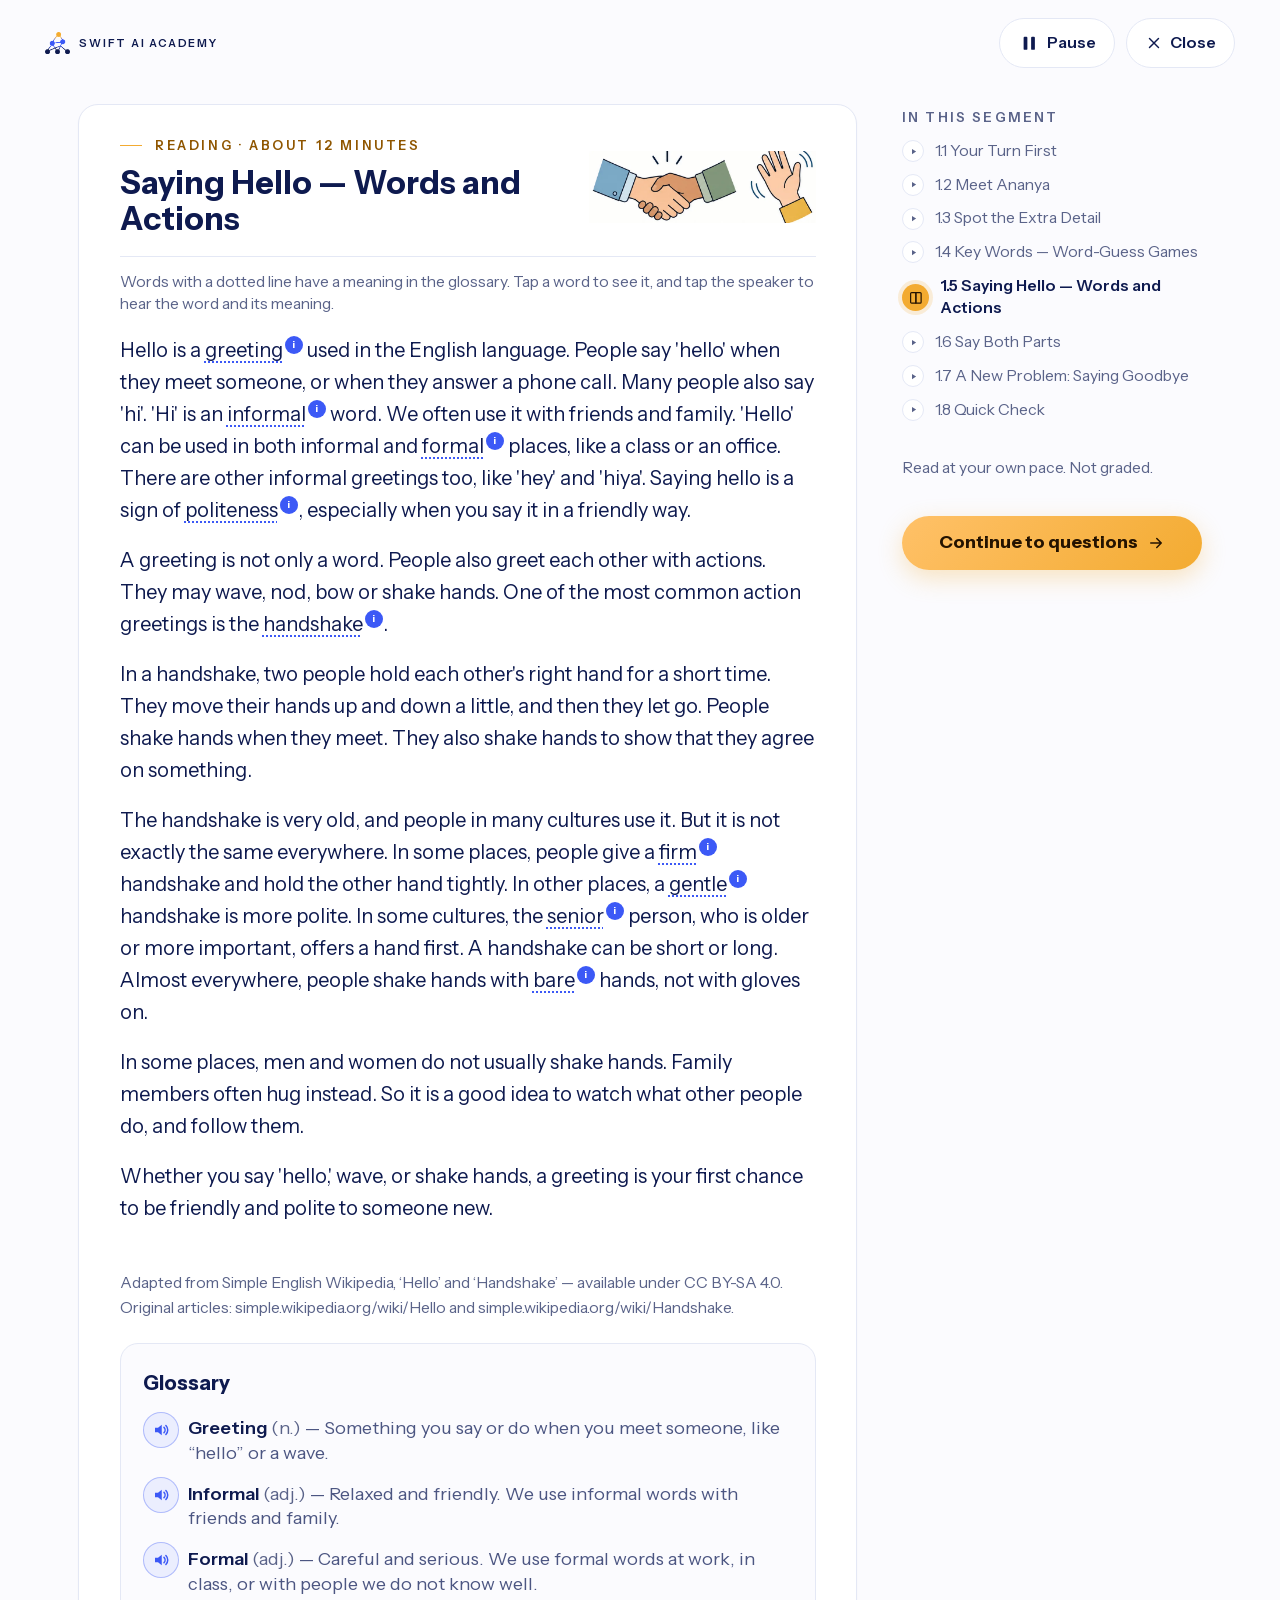
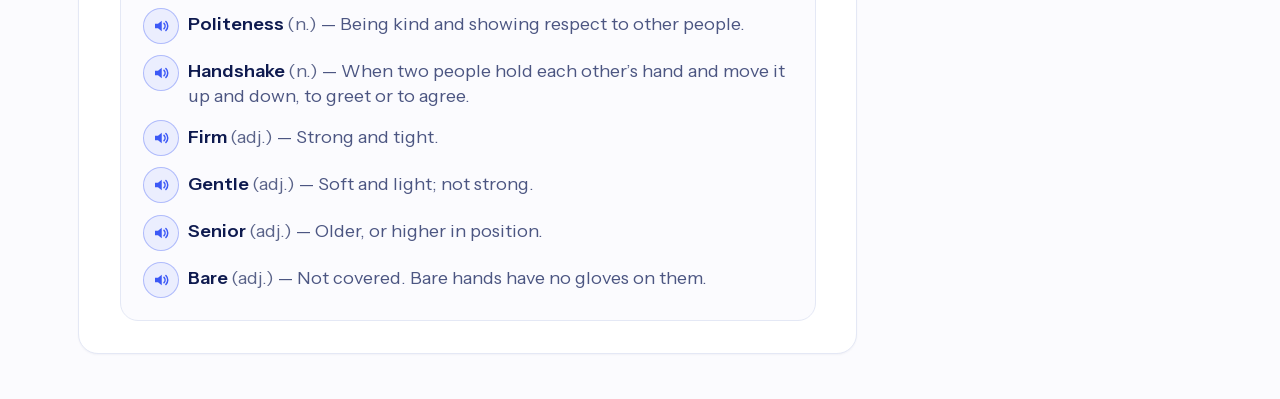
==== commit 483b186b: "glossary audio added Co-Authored-By: Claude Opus 5.5 <noreply@anthropic.com>" ====
--- a/index.html
+++ b/index.html
@@ -1 +1 @@
-<!DOCTYPE html><html lang="en" class="Vgh3NW_variable NKU_Lq_variable h-full antialiased"><head><meta charSet="utf-8"/><meta name="viewport" content="width=device-width, initial-scale=1"/><link rel="preload" href="./_next/static/media/dc6d2a64e9dbf3bc-s.p.3mjzw95c0-_52.woff2" as="font" crossorigin="" type="font/woff2"/><link rel="preload" href="./_next/static/media/f06bf9da926bae75-s.p.2874ccu1_u7jf.woff2" as="font" crossorigin="" type="font/woff2"/><link rel="stylesheet" href="./_next/static/chunks/3rtzk_1w9hpg1.css" data-precedence="next"/><link rel="preload" as="script" fetchPriority="low" href="./_next/static/chunks/3333gs1h_w689.js"/><script src="./_next/static/chunks/40dt_obvaaqts.js" async=""></script><script src="./_next/static/chunks/3dmm3v_fq28gc.js" async=""></script><script src="./_next/static/chunks/turbopack-1gg8ko_ilveme.js" async=""></script><script src="./_next/static/chunks/0umf92h1sb77c.js" async=""></script><script src="./_next/static/chunks/0fekx9tmq0ydf.js" async=""></script><title>Meeting Someone New</title><meta name="description" content="Everyday Workplace Communication — Module 1, Segment 1, Stages 1.1–1.8."/><link rel="icon" href="/favicon.ico?favicon.117ezoe8m31dk.ico" sizes="48x48" type="image/x-icon"/><meta name="next-size-adjust" content=""/><script src="./_next/static/chunks/0cz1d0mv5g_q7.js" noModule=""></script></head><body class="min-h-full"><div hidden=""><!--$--><!--/$--></div><!--$--><!--/$--><script id="_R_">(globalThis["TURBOPACK"] || (globalThis["TURBOPACK"] = [])).push({"otherChunks":["static/chunks/3333gs1h_w689.js","static/chunks/40dt_obvaaqts.js","static/chunks/3dmm3v_fq28gc.js"],"runtimeModuleIds":[94553]});</script><script src="./_next/static/chunks/3333gs1h_w689.js" async=""></script><script>(self.__next_f=self.__next_f||[]).push([0])</script><script>self.__next_f.push([1,"1:\"$Sreact.fragment\"\n2:\"./_next/static/chunks/0umf92h1sb77c.js\"\n3:I[39756,[\"$2\"],\"default\"]\n4:I[37457,[\"$2\"],\"default\"]\n6:\"./_next/static/chunks/0fekx9tmq0ydf.js\"\n7:I[2035,[\"$2\",\"$6\"],\"StandaloneStage\"]\n8:I[97367,[\"$2\"],\"OutletBoundary\"]\n9:\"$Sreact.suspense\"\nb:\"ViewportBoundary\"\nc:I[97367,[\"$2\"],\"$b\"]\ne:\"MetadataBoundary\"\nf:I[97367,[\"$2\"],\"$e\"]\n11:I[68027,[\"$2\"],\"default\",1]\n:HL[\"./_next/static/chunks/3rtzk_1w9hpg1.css\",\"style\"]\n:HL[\"./_next/static/media/dc6d2a64e9dbf3bc-s.p.3mjzw95c0-_52.woff2\",\"font\",{\"crossOrigin\":\"\",\"type\":\"font/woff2\"}]\n:HL[\"./_next/static/media/f06bf9da926bae75-s.p.2874ccu1_u7jf.woff2\",\"font\",{\"crossOrigin\":\"\",\"type\":\"font/woff2\"}]\n5:[[\"children\",{\"s\":\"__PAGE__\",\"h\":512,\"d\":{\"r\":[\"$\",\"$1\",\"c\",{\"children\":[[\"$\",\"$L7\",null,{}],[[\"$\",\"script\",\"script-0\",{\"src\":\"./_next/static/chunks/0fekx9tmq0ydf.js\",\"async\":true,\"nonce\":\"$undefined\"}]],[\"$\",\"$L8\",null,{\"children\":[\"$\",\"$9\",null,{\"name\":\"Next.MetadataOutlet\",\"children\":\"$@a\"}]}]]}],\"p\":false,\"v\":null}}]]\n0:{\"P\":null,\"c\":[\"\",\"\"],\"q\":\"\",\"i\":false,\"t\":{\"t\":{\"s\":\"\",\"h\":528,\"d\":{\"r\":[\"$\",\"$1\",\"c\",{\"children\":[[[\"$\",\"link\",\"0\",{\"rel\":\"stylesheet\",\"href\":\"./_next/static/chunks/3rtzk_1w9hpg1.css\",\"precedence\":\"next\",\"crossOrigin\":\"$undefined\",\"nonce\":\"$undefined\"}],[\"$\",\"script\",\"script-0\",{\"src\":\"./_next/static/chunks/0umf92h1sb77c.js\",\"async\":true,\"nonce\":\"$undefined\"}]],[\"$\",\"html\",null,{\"lang\":\"en\",\"className\":\"Vgh3NW_variable NKU_Lq_variable h-full antialiased\",\"children\":[\"$\",\"body\",null,{\"className\":\"min-h-full\",\"children\":[\"$\",\"$L3\",null,{\"parallelRouterKey\":\"children\",\"error\":\"$undefined\",\"errorStyles\":\"$undefined\",\"errorScripts\":\"$undefined\",\"template\":[\"$\",\"$L4\",null,{}],\"templateStyles\":\"$undefined\",\"templateScripts\":\"$undefined\",\"notFound\":[[[\"$\",\"title\",null,{\"children\":\"404: This page could not be found.\"}],[\"$\",\"div\",null,{\"style\":{\"fontFamily\":\"system-ui,\\\"Segoe UI\\\",Roboto,Helvetica,Arial,sans-serif,\\\"Apple Color Emoji\\\",\\\"Segoe UI Emoji\\\"\",\"height\":\"100vh\",\"textAlign\":\"center\",\"display\":\"flex\",\"flexDirection\":\"column\",\"alignItems\":\"center\",\"justifyContent\":\"center\"},\"children\":[\"$\",\"div\",null,{\"children\":[[\"$\",\"style\",null,{\"dangerouslySetInnerHTML\":{\"__html\":\"body{color:#000;background:#fff;margin:0}.next-error-h1{border-right:1px solid rgba(0,0,0,.3)}@media (prefers-color-scheme:dark){body{color:#fff;background:#000}.next-error-h1{border-right:1px solid rgba(255,255,255,.3)}}\"}}],[\"$\",\"h1\",null,{\"className\":\"next-error-h1\",\"style\":{\"display\":\"inline-block\",\"margin\":\"0 20px 0 0\",\"padding\":\"0 23px 0 0\",\"fontSize\":24,\"fontWeight\":500,\"verticalAlign\":\"top\",\"lineHeight\":\"49px\"},\"children\":404}],[\"$\",\"div\",null,{\"style\":{\"display\":\"inline-block\"},\"children\":[\"$\",\"h2\",null,{\"style\":{\"fontSize\":14,\"fontWeight\":400,\"lineHeight\":\"49px\",\"margin\":0},\"children\":\"This page could not be found.\"}]}]]}]}]],[]],\"forbidden\":\"$undefined\",\"unauthorized\":\"$undefined\"}]}]}]]}],\"p\":false,\"v\":null},\"c\":\"$Q5\"},\"h\":{\"r\":[\"$\",\"$1\",\"h\",{\"children\":[null,[\"$\",\"$Lc\",null,{\"children\":\"$Ld\"}],[\"$\",\"$Lf\",null,{\"children\":[[\"$\",\"div\",null,{\"hidden\":true,\"children\":[\"$\",\"$9\",null,{\"name\":\"Next.Metadata\",\"children\":\"$L10\"}]}],null]}],[\"$\",\"meta\",null,{\"name\":\"next-size-adjust\",\"content\":\"\"}]]}],\"p\":false,\"v\":null}},\"m\":\"$undefined\",\"G\":[\"$11\",[[\"$\",\"link\",\"0\",{\"rel\":\"stylesheet\",\"href\":\"./_next/static/chunks/3rtzk_1w9hpg1.css\",\"precedence\":\"next\",\"crossOrigin\":\"$undefined\",\"nonce\":\"$undefined\"}]]],\"S\":true,\"r\":\"$undefined\",\"s\":\"$undefined\",\"a\":\"$undefined\",\"l\":\"$undefined\",\"p\":\"$undefined\",\"d\":\"$undefined\",\"b\":\"Bg-amFeOFWyKDQw2fhlSy\"}\nd:[[\"$\",\"meta\",\"0\",{\"charSet\":\"utf-8\"}],[\"$\",\"meta\",\"1\",{\"name\":\"viewport\",\"content\":\"width=device-width, initial-scale=1\"}]]\n12:I[27201,[\"$2\"],\"IconMark\"]\na:null\n10:[[\"$\",\"title\",\"0\",{\"children\":\"Meeting Someone New\"}],[\"$\",\"meta\",\"1\",{\"name\":\"description\",\"content\":\"Everyday Workplace Communication — Module 1, Segment 1, Stages 1.1–1.8.\"}],[\"$\",\"link\",\"2\",{\"rel\":\"icon\",\"href\":\"/favicon.ico?favicon.117ezoe8m31dk.ico\",\"sizes\":\"48x48\",\"type\":\"image/x-icon\"}],[\"$\",\"$L12\",\"3\",{}]]\n"])</script></body></html>+<!DOCTYPE html><html lang="en" class="Vgh3NW_variable NKU_Lq_variable h-full antialiased"><head><meta charSet="utf-8"/><meta name="viewport" content="width=device-width, initial-scale=1"/><link rel="preload" href="./_next/static/media/dc6d2a64e9dbf3bc-s.p.3mjzw95c0-_52.woff2" as="font" crossorigin="" type="font/woff2"/><link rel="preload" href="./_next/static/media/f06bf9da926bae75-s.p.2874ccu1_u7jf.woff2" as="font" crossorigin="" type="font/woff2"/><link rel="stylesheet" href="./_next/static/chunks/3xs5hng95fgbe.css" data-precedence="next"/><link rel="preload" as="script" fetchPriority="low" href="./_next/static/chunks/3333gs1h_w689.js"/><script src="./_next/static/chunks/40dt_obvaaqts.js" async=""></script><script src="./_next/static/chunks/3dmm3v_fq28gc.js" async=""></script><script src="./_next/static/chunks/turbopack-1gg8ko_ilveme.js" async=""></script><script src="./_next/static/chunks/0umf92h1sb77c.js" async=""></script><script src="./_next/static/chunks/33gt0_tsm--z5.js" async=""></script><title>Meeting Someone New</title><meta name="description" content="Everyday Workplace Communication — Module 1, Segment 1, Stages 1.1–1.8."/><link rel="icon" href="/favicon.ico?favicon.117ezoe8m31dk.ico" sizes="48x48" type="image/x-icon"/><meta name="next-size-adjust" content=""/><script src="./_next/static/chunks/0cz1d0mv5g_q7.js" noModule=""></script></head><body class="min-h-full"><div hidden=""><!--$--><!--/$--></div><!--$--><!--/$--><script id="_R_">(globalThis["TURBOPACK"] || (globalThis["TURBOPACK"] = [])).push({"otherChunks":["static/chunks/3333gs1h_w689.js","static/chunks/40dt_obvaaqts.js","static/chunks/3dmm3v_fq28gc.js"],"runtimeModuleIds":[94553]});</script><script src="./_next/static/chunks/3333gs1h_w689.js" async=""></script><script>(self.__next_f=self.__next_f||[]).push([0])</script><script>self.__next_f.push([1,"1:\"$Sreact.fragment\"\n2:\"./_next/static/chunks/0umf92h1sb77c.js\"\n3:I[39756,[\"$2\"],\"default\"]\n4:I[37457,[\"$2\"],\"default\"]\n6:\"./_next/static/chunks/33gt0_tsm--z5.js\"\n7:I[2035,[\"$2\",\"$6\"],\"StandaloneStage\"]\n8:I[97367,[\"$2\"],\"OutletBoundary\"]\n9:\"$Sreact.suspense\"\nb:\"ViewportBoundary\"\nc:I[97367,[\"$2\"],\"$b\"]\ne:\"MetadataBoundary\"\nf:I[97367,[\"$2\"],\"$e\"]\n11:I[68027,[\"$2\"],\"default\",1]\n:HL[\"./_next/static/chunks/3xs5hng95fgbe.css\",\"style\"]\n:HL[\"./_next/static/media/dc6d2a64e9dbf3bc-s.p.3mjzw95c0-_52.woff2\",\"font\",{\"crossOrigin\":\"\",\"type\":\"font/woff2\"}]\n:HL[\"./_next/static/media/f06bf9da926bae75-s.p.2874ccu1_u7jf.woff2\",\"font\",{\"crossOrigin\":\"\",\"type\":\"font/woff2\"}]\n5:[[\"children\",{\"s\":\"__PAGE__\",\"h\":512,\"d\":{\"r\":[\"$\",\"$1\",\"c\",{\"children\":[[\"$\",\"$L7\",null,{}],[[\"$\",\"script\",\"script-0\",{\"src\":\"./_next/static/chunks/33gt0_tsm--z5.js\",\"async\":true,\"nonce\":\"$undefined\"}]],[\"$\",\"$L8\",null,{\"children\":[\"$\",\"$9\",null,{\"name\":\"Next.MetadataOutlet\",\"children\":\"$@a\"}]}]]}],\"p\":false,\"v\":null}}]]\n0:{\"P\":null,\"c\":[\"\",\"\"],\"q\":\"\",\"i\":false,\"t\":{\"t\":{\"s\":\"\",\"h\":528,\"d\":{\"r\":[\"$\",\"$1\",\"c\",{\"children\":[[[\"$\",\"link\",\"0\",{\"rel\":\"stylesheet\",\"href\":\"./_next/static/chunks/3xs5hng95fgbe.css\",\"precedence\":\"next\",\"crossOrigin\":\"$undefined\",\"nonce\":\"$undefined\"}],[\"$\",\"script\",\"script-0\",{\"src\":\"./_next/static/chunks/0umf92h1sb77c.js\",\"async\":true,\"nonce\":\"$undefined\"}]],[\"$\",\"html\",null,{\"lang\":\"en\",\"className\":\"Vgh3NW_variable NKU_Lq_variable h-full antialiased\",\"children\":[\"$\",\"body\",null,{\"className\":\"min-h-full\",\"children\":[\"$\",\"$L3\",null,{\"parallelRouterKey\":\"children\",\"error\":\"$undefined\",\"errorStyles\":\"$undefined\",\"errorScripts\":\"$undefined\",\"template\":[\"$\",\"$L4\",null,{}],\"templateStyles\":\"$undefined\",\"templateScripts\":\"$undefined\",\"notFound\":[[[\"$\",\"title\",null,{\"children\":\"404: This page could not be found.\"}],[\"$\",\"div\",null,{\"style\":{\"fontFamily\":\"system-ui,\\\"Segoe UI\\\",Roboto,Helvetica,Arial,sans-serif,\\\"Apple Color Emoji\\\",\\\"Segoe UI Emoji\\\"\",\"height\":\"100vh\",\"textAlign\":\"center\",\"display\":\"flex\",\"flexDirection\":\"column\",\"alignItems\":\"center\",\"justifyContent\":\"center\"},\"children\":[\"$\",\"div\",null,{\"children\":[[\"$\",\"style\",null,{\"dangerouslySetInnerHTML\":{\"__html\":\"body{color:#000;background:#fff;margin:0}.next-error-h1{border-right:1px solid rgba(0,0,0,.3)}@media (prefers-color-scheme:dark){body{color:#fff;background:#000}.next-error-h1{border-right:1px solid rgba(255,255,255,.3)}}\"}}],[\"$\",\"h1\",null,{\"className\":\"next-error-h1\",\"style\":{\"display\":\"inline-block\",\"margin\":\"0 20px 0 0\",\"padding\":\"0 23px 0 0\",\"fontSize\":24,\"fontWeight\":500,\"verticalAlign\":\"top\",\"lineHeight\":\"49px\"},\"children\":404}],[\"$\",\"div\",null,{\"style\":{\"display\":\"inline-block\"},\"children\":[\"$\",\"h2\",null,{\"style\":{\"fontSize\":14,\"fontWeight\":400,\"lineHeight\":\"49px\",\"margin\":0},\"children\":\"This page could not be found.\"}]}]]}]}]],[]],\"forbidden\":\"$undefined\",\"unauthorized\":\"$undefined\"}]}]}]]}],\"p\":false,\"v\":null},\"c\":\"$Q5\"},\"h\":{\"r\":[\"$\",\"$1\",\"h\",{\"children\":[null,[\"$\",\"$Lc\",null,{\"children\":\"$Ld\"}],[\"$\",\"$Lf\",null,{\"children\":[[\"$\",\"div\",null,{\"hidden\":true,\"children\":[\"$\",\"$9\",null,{\"name\":\"Next.Metadata\",\"children\":\"$L10\"}]}],null]}],[\"$\",\"meta\",null,{\"name\":\"next-size-adjust\",\"content\":\"\"}]]}],\"p\":false,\"v\":null}},\"m\":\"$undefined\",\"G\":[\"$11\",[[\"$\",\"link\",\"0\",{\"rel\":\"stylesheet\",\"href\":\"./_next/static/chunks/3xs5hng95fgbe.css\",\"precedence\":\"next\",\"crossOrigin\":\"$undefined\",\"nonce\":\"$undefined\"}]]],\"S\":true,\"r\":\"$undefined\",\"s\":\"$undefined\",\"a\":\"$undefined\",\"l\":\"$undefined\",\"p\":\"$undefined\",\"d\":\"$undefined\",\"b\":\"5Rs9uZaspdfq0yvVsmB-M\"}\nd:[[\"$\",\"meta\",\"0\",{\"charSet\":\"utf-8\"}],[\"$\",\"meta\",\"1\",{\"name\":\"viewport\",\"content\":\"width=device-width, initial-scale=1\"}]]\n12:I[27201,[\"$2\"],\"IconMark\"]\na:null\n10:[[\"$\",\"title\",\"0\",{\"children\":\"Meeting Someone New\"}],[\"$\",\"meta\",\"1\",{\"name\":\"description\",\"content\":\"Everyday Workplace Communication — Module 1, Segment 1, Stages 1.1–1.8.\"}],[\"$\",\"link\",\"2\",{\"rel\":\"icon\",\"href\":\"/favicon.ico?favicon.117ezoe8m31dk.ico\",\"sizes\":\"48x48\",\"type\":\"image/x-icon\"}],[\"$\",\"$L12\",\"3\",{}]]\n"])</script></body></html>
--- a/_next/static/chunks/3xs5hng95fgbe.css
+++ b/_next/static/chunks/3xs5hng95fgbe.css
@@ -0,0 +1,3 @@
+@font-face{font-family:Noto Sans;font-style:normal;font-weight:400;font-stretch:100%;font-display:swap;src:url(../media/d0daeb77ad486505-s.1qp4msj8oy5kg.woff2)format("woff2");unicode-range:U+460-52F,U+1C80-1C8A,U+20B4,U+2DE0-2DFF,U+A640-A69F,U+FE2E-FE2F}@font-face{font-family:Noto Sans;font-style:normal;font-weight:400;font-stretch:100%;font-display:swap;src:url(../media/13c8bea787795a91-s.1undqm_-sukdc.woff2)format("woff2");unicode-range:U+301,U+400-45F,U+490-491,U+4B0-4B1,U+2116}@font-face{font-family:Noto Sans;font-style:normal;font-weight:400;font-stretch:100%;font-display:swap;src:url(../media/fb34704f4f4f68ab-s.3giajfo5uv2ys.woff2)format("woff2");unicode-range:U+900-97F,U+1CD0-1CF4,U+1CF7-1CF9,U+200C-200D,U+20A8,U+20B9,U+20F0,U+25CC,U+A830-A839,U+A8E0-A8FF,U+11B00-11B0A}@font-face{font-family:Noto Sans;font-style:normal;font-weight:400;font-stretch:100%;font-display:swap;src:url(../media/26229c3b890d5b41-s.2bg48w3oiort5.woff2)format("woff2");unicode-range:U+1F??}@font-face{font-family:Noto Sans;font-style:normal;font-weight:400;font-stretch:100%;font-display:swap;src:url(../media/ec173da4e4ac482c-s.1f0d9os9qfevp.woff2)format("woff2");unicode-range:U+370-377,U+37A-37F,U+384-38A,U+38C,U+38E-3A1,U+3A3-3FF}@font-face{font-family:Noto Sans;font-style:normal;font-weight:400;font-stretch:100%;font-display:swap;src:url(../media/eca1cc1e672884b5-s.28-lxb4pyxwvn.woff2)format("woff2");unicode-range:U+102-103,U+110-111,U+128-129,U+168-169,U+1A0-1A1,U+1AF-1B0,U+300-301,U+303-304,U+308-309,U+323,U+329,U+1EA0-1EF9,U+20AB}@font-face{font-family:Noto Sans;font-style:normal;font-weight:400;font-stretch:100%;font-display:swap;src:url(../media/05ce0245cbf07d46-s.1__0ydqd-xg_4.woff2)format("woff2");unicode-range:U+100-2BA,U+2BD-2C5,U+2C7-2CC,U+2CE-2D7,U+2DD-2FF,U+304,U+308,U+329,U+1D00-1DBF,U+1E00-1E9F,U+1EF2-1EFF,U+2020,U+20A0-20AB,U+20AD-20C4,U+2113,U+2C60-2C7F,U+A720-A7FF}@font-face{font-family:Noto Sans;font-style:normal;font-weight:400;font-stretch:100%;font-display:swap;src:url(../media/dc6d2a64e9dbf3bc-s.p.3mjzw95c0-_52.woff2)format("woff2");unicode-range:U+??,U+131,U+152-153,U+2BB-2BC,U+2C6,U+2DA,U+2DC,U+304,U+308,U+329,U+2000-206F,U+20AC,U+2122,U+2191,U+2193,U+2212,U+2215,U+FEFF,U+FFFD}@font-face{font-family:Noto Sans;font-style:normal;font-weight:500;font-stretch:100%;font-display:swap;src:url(../media/d0daeb77ad486505-s.1qp4msj8oy5kg.woff2)format("woff2");unicode-range:U+460-52F,U+1C80-1C8A,U+20B4,U+2DE0-2DFF,U+A640-A69F,U+FE2E-FE2F}@font-face{font-family:Noto Sans;font-style:normal;font-weight:500;font-stretch:100%;font-display:swap;src:url(../media/13c8bea787795a91-s.1undqm_-sukdc.woff2)format("woff2");unicode-range:U+301,U+400-45F,U+490-491,U+4B0-4B1,U+2116}@font-face{font-family:Noto Sans;font-style:normal;font-weight:500;font-stretch:100%;font-display:swap;src:url(../media/fb34704f4f4f68ab-s.3giajfo5uv2ys.woff2)format("woff2");unicode-range:U+900-97F,U+1CD0-1CF4,U+1CF7-1CF9,U+200C-200D,U+20A8,U+20B9,U+20F0,U+25CC,U+A830-A839,U+A8E0-A8FF,U+11B00-11B0A}@font-face{font-family:Noto Sans;font-style:normal;font-weight:500;font-stretch:100%;font-display:swap;src:url(../media/26229c3b890d5b41-s.2bg48w3oiort5.woff2)format("woff2");unicode-range:U+1F??}@font-face{font-family:Noto Sans;font-style:normal;font-weight:500;font-stretch:100%;font-display:swap;src:url(../media/ec173da4e4ac482c-s.1f0d9os9qfevp.woff2)format("woff2");unicode-range:U+370-377,U+37A-37F,U+384-38A,U+38C,U+38E-3A1,U+3A3-3FF}@font-face{font-family:Noto Sans;font-style:normal;font-weight:500;font-stretch:100%;font-display:swap;src:url(../media/eca1cc1e672884b5-s.28-lxb4pyxwvn.woff2)format("woff2");unicode-range:U+102-103,U+110-111,U+128-129,U+168-169,U+1A0-1A1,U+1AF-1B0,U+300-301,U+303-304,U+308-309,U+323,U+329,U+1EA0-1EF9,U+20AB}@font-face{font-family:Noto Sans;font-style:normal;font-weight:500;font-stretch:100%;font-display:swap;src:url(../media/05ce0245cbf07d46-s.1__0ydqd-xg_4.woff2)format("woff2");unicode-range:U+100-2BA,U+2BD-2C5,U+2C7-2CC,U+2CE-2D7,U+2DD-2FF,U+304,U+308,U+329,U+1D00-1DBF,U+1E00-1E9F,U+1EF2-1EFF,U+2020,U+20A0-20AB,U+20AD-20C4,U+2113,U+2C60-2C7F,U+A720-A7FF}@font-face{font-family:Noto Sans;font-style:normal;font-weight:500;font-stretch:100%;font-display:swap;src:url(../media/dc6d2a64e9dbf3bc-s.p.3mjzw95c0-_52.woff2)format("woff2");unicode-range:U+??,U+131,U+152-153,U+2BB-2BC,U+2C6,U+2DA,U+2DC,U+304,U+308,U+329,U+2000-206F,U+20AC,U+2122,U+2191,U+2193,U+2212,U+2215,U+FEFF,U+FFFD}@font-face{font-family:Noto Sans;font-style:normal;font-weight:600;font-stretch:100%;font-display:swap;src:url(../media/d0daeb77ad486505-s.1qp4msj8oy5kg.woff2)format("woff2");unicode-range:U+460-52F,U+1C80-1C8A,U+20B4,U+2DE0-2DFF,U+A640-A69F,U+FE2E-FE2F}@font-face{font-family:Noto Sans;font-style:normal;font-weight:600;font-stretch:100%;font-display:swap;src:url(../media/13c8bea787795a91-s.1undqm_-sukdc.woff2)format("woff2");unicode-range:U+301,U+400-45F,U+490-491,U+4B0-4B1,U+2116}@font-face{font-family:Noto Sans;font-style:normal;font-weight:600;font-stretch:100%;font-display:swap;src:url(../media/fb34704f4f4f68ab-s.3giajfo5uv2ys.woff2)format("woff2");unicode-range:U+900-97F,U+1CD0-1CF4,U+1CF7-1CF9,U+200C-200D,U+20A8,U+20B9,U+20F0,U+25CC,U+A830-A839,U+A8E0-A8FF,U+11B00-11B0A}@font-face{font-family:Noto Sans;font-style:normal;font-weight:600;font-stretch:100%;font-display:swap;src:url(../media/26229c3b890d5b41-s.2bg48w3oiort5.woff2)format("woff2");unicode-range:U+1F??}@font-face{font-family:Noto Sans;font-style:normal;font-weight:600;font-stretch:100%;font-display:swap;src:url(../media/ec173da4e4ac482c-s.1f0d9os9qfevp.woff2)format("woff2");unicode-range:U+370-377,U+37A-37F,U+384-38A,U+38C,U+38E-3A1,U+3A3-3FF}@font-face{font-family:Noto Sans;font-style:normal;font-weight:600;font-stretch:100%;font-display:swap;src:url(../media/eca1cc1e672884b5-s.28-lxb4pyxwvn.woff2)format("woff2");unicode-range:U+102-103,U+110-111,U+128-129,U+168-169,U+1A0-1A1,U+1AF-1B0,U+300-301,U+303-304,U+308-309,U+323,U+329,U+1EA0-1EF9,U+20AB}@font-face{font-family:Noto Sans;font-style:normal;font-weight:600;font-stretch:100%;font-display:swap;src:url(../media/05ce0245cbf07d46-s.1__0ydqd-xg_4.woff2)format("woff2");unicode-range:U+100-2BA,U+2BD-2C5,U+2C7-2CC,U+2CE-2D7,U+2DD-2FF,U+304,U+308,U+329,U+1D00-1DBF,U+1E00-1E9F,U+1EF2-1EFF,U+2020,U+20A0-20AB,U+20AD-20C4,U+2113,U+2C60-2C7F,U+A720-A7FF}@font-face{font-family:Noto Sans;font-style:normal;font-weight:600;font-stretch:100%;font-display:swap;src:url(../media/dc6d2a64e9dbf3bc-s.p.3mjzw95c0-_52.woff2)format("woff2");unicode-range:U+??,U+131,U+152-153,U+2BB-2BC,U+2C6,U+2DA,U+2DC,U+304,U+308,U+329,U+2000-206F,U+20AC,U+2122,U+2191,U+2193,U+2212,U+2215,U+FEFF,U+FFFD}@font-face{font-family:Noto Sans;font-style:normal;font-weight:700;font-stretch:100%;font-display:swap;src:url(../media/d0daeb77ad486505-s.1qp4msj8oy5kg.woff2)format("woff2");unicode-range:U+460-52F,U+1C80-1C8A,U+20B4,U+2DE0-2DFF,U+A640-A69F,U+FE2E-FE2F}@font-face{font-family:Noto Sans;font-style:normal;font-weight:700;font-stretch:100%;font-display:swap;src:url(../media/13c8bea787795a91-s.1undqm_-sukdc.woff2)format("woff2");unicode-range:U+301,U+400-45F,U+490-491,U+4B0-4B1,U+2116}@font-face{font-family:Noto Sans;font-style:normal;font-weight:700;font-stretch:100%;font-display:swap;src:url(../media/fb34704f4f4f68ab-s.3giajfo5uv2ys.woff2)format("woff2");unicode-range:U+900-97F,U+1CD0-1CF4,U+1CF7-1CF9,U+200C-200D,U+20A8,U+20B9,U+20F0,U+25CC,U+A830-A839,U+A8E0-A8FF,U+11B00-11B0A}@font-face{font-family:Noto Sans;font-style:normal;font-weight:700;font-stretch:100%;font-display:swap;src:url(../media/26229c3b890d5b41-s.2bg48w3oiort5.woff2)format("woff2");unicode-range:U+1F??}@font-face{font-family:Noto Sans;font-style:normal;font-weight:700;font-stretch:100%;font-display:swap;src:url(../media/ec173da4e4ac482c-s.1f0d9os9qfevp.woff2)format("woff2");unicode-range:U+370-377,U+37A-37F,U+384-38A,U+38C,U+38E-3A1,U+3A3-3FF}@font-face{font-family:Noto Sans;font-style:normal;font-weight:700;font-stretch:100%;font-display:swap;src:url(../media/eca1cc1e672884b5-s.28-lxb4pyxwvn.woff2)format("woff2");unicode-range:U+102-103,U+110-111,U+128-129,U+168-169,U+1A0-1A1,U+1AF-1B0,U+300-301,U+303-304,U+308-309,U+323,U+329,U+1EA0-1EF9,U+20AB}@font-face{font-family:Noto Sans;font-style:normal;font-weight:700;font-stretch:100%;font-display:swap;src:url(../media/05ce0245cbf07d46-s.1__0ydqd-xg_4.woff2)format("woff2");unicode-range:U+100-2BA,U+2BD-2C5,U+2C7-2CC,U+2CE-2D7,U+2DD-2FF,U+304,U+308,U+329,U+1D00-1DBF,U+1E00-1E9F,U+1EF2-1EFF,U+2020,U+20A0-20AB,U+20AD-20C4,U+2113,U+2C60-2C7F,U+A720-A7FF}@font-face{font-family:Noto Sans;font-style:normal;font-weight:700;font-stretch:100%;font-display:swap;src:url(../media/dc6d2a64e9dbf3bc-s.p.3mjzw95c0-_52.woff2)format("woff2");unicode-range:U+??,U+131,U+152-153,U+2BB-2BC,U+2C6,U+2DA,U+2DC,U+304,U+308,U+329,U+2000-206F,U+20AC,U+2122,U+2191,U+2193,U+2212,U+2215,U+FEFF,U+FFFD}@font-face{font-family:Noto Sans Fallback;src:local(Arial);ascent-override:100.54%;descent-override:27.56%;line-gap-override:0.0%;size-adjust:106.33%}.Vgh3NW_className{font-family:Noto Sans,Noto Sans Fallback;font-style:normal}.Vgh3NW_variable{--font-noto:"Noto Sans", "Noto Sans Fallback"}
+@font-face{font-family:Instrument Sans;font-style:normal;font-weight:400;font-stretch:100%;font-display:swap;src:url(../media/c7f47671e39f7787-s.0klc_mi0-5f4_.woff2)format("woff2");unicode-range:U+100-2BA,U+2BD-2C5,U+2C7-2CC,U+2CE-2D7,U+2DD-2FF,U+304,U+308,U+329,U+1D00-1DBF,U+1E00-1E9F,U+1EF2-1EFF,U+2020,U+20A0-20AB,U+20AD-20C4,U+2113,U+2C60-2C7F,U+A720-A7FF}@font-face{font-family:Instrument Sans;font-style:normal;font-weight:400;font-stretch:100%;font-display:swap;src:url(../media/f06bf9da926bae75-s.p.2874ccu1_u7jf.woff2)format("woff2");unicode-range:U+??,U+131,U+152-153,U+2BB-2BC,U+2C6,U+2DA,U+2DC,U+304,U+308,U+329,U+2000-206F,U+20AC,U+2122,U+2191,U+2193,U+2212,U+2215,U+FEFF,U+FFFD}@font-face{font-family:Instrument Sans;font-style:normal;font-weight:500;font-stretch:100%;font-display:swap;src:url(../media/c7f47671e39f7787-s.0klc_mi0-5f4_.woff2)format("woff2");unicode-range:U+100-2BA,U+2BD-2C5,U+2C7-2CC,U+2CE-2D7,U+2DD-2FF,U+304,U+308,U+329,U+1D00-1DBF,U+1E00-1E9F,U+1EF2-1EFF,U+2020,U+20A0-20AB,U+20AD-20C4,U+2113,U+2C60-2C7F,U+A720-A7FF}@font-face{font-family:Instrument Sans;font-style:normal;font-weight:500;font-stretch:100%;font-display:swap;src:url(../media/f06bf9da926bae75-s.p.2874ccu1_u7jf.woff2)format("woff2");unicode-range:U+??,U+131,U+152-153,U+2BB-2BC,U+2C6,U+2DA,U+2DC,U+304,U+308,U+329,U+2000-206F,U+20AC,U+2122,U+2191,U+2193,U+2212,U+2215,U+FEFF,U+FFFD}@font-face{font-family:Instrument Sans;font-style:normal;font-weight:600;font-stretch:100%;font-display:swap;src:url(../media/c7f47671e39f7787-s.0klc_mi0-5f4_.woff2)format("woff2");unicode-range:U+100-2BA,U+2BD-2C5,U+2C7-2CC,U+2CE-2D7,U+2DD-2FF,U+304,U+308,U+329,U+1D00-1DBF,U+1E00-1E9F,U+1EF2-1EFF,U+2020,U+20A0-20AB,U+20AD-20C4,U+2113,U+2C60-2C7F,U+A720-A7FF}@font-face{font-family:Instrument Sans;font-style:normal;font-weight:600;font-stretch:100%;font-display:swap;src:url(../media/f06bf9da926bae75-s.p.2874ccu1_u7jf.woff2)format("woff2");unicode-range:U+??,U+131,U+152-153,U+2BB-2BC,U+2C6,U+2DA,U+2DC,U+304,U+308,U+329,U+2000-206F,U+20AC,U+2122,U+2191,U+2193,U+2212,U+2215,U+FEFF,U+FFFD}@font-face{font-family:Instrument Sans;font-style:normal;font-weight:700;font-stretch:100%;font-display:swap;src:url(../media/c7f47671e39f7787-s.0klc_mi0-5f4_.woff2)format("woff2");unicode-range:U+100-2BA,U+2BD-2C5,U+2C7-2CC,U+2CE-2D7,U+2DD-2FF,U+304,U+308,U+329,U+1D00-1DBF,U+1E00-1E9F,U+1EF2-1EFF,U+2020,U+20A0-20AB,U+20AD-20C4,U+2113,U+2C60-2C7F,U+A720-A7FF}@font-face{font-family:Instrument Sans;font-style:normal;font-weight:700;font-stretch:100%;font-display:swap;src:url(../media/f06bf9da926bae75-s.p.2874ccu1_u7jf.woff2)format("woff2");unicode-range:U+??,U+131,U+152-153,U+2BB-2BC,U+2C6,U+2DA,U+2DC,U+304,U+308,U+329,U+2000-206F,U+20AC,U+2122,U+2191,U+2193,U+2212,U+2215,U+FEFF,U+FFFD}@font-face{font-family:Instrument Sans Fallback;src:local(Arial);ascent-override:94.42%;descent-override:24.33%;line-gap-override:0.0%;size-adjust:102.74%}.NKU_Lq_className{font-family:Instrument Sans,Instrument Sans Fallback;font-style:normal}.NKU_Lq_variable{--font-instrument:"Instrument Sans", "Instrument Sans Fallback"}
+@layer properties{@supports (((-webkit-hyphens:none)) and (not (margin-trim:inline))) or ((-moz-orient:inline) and (not (color:rgb(from red r g b)))){*,:before,:after,::backdrop{--tw-translate-x:0;--tw-translate-y:0;--tw-translate-z:0;--tw-scale-x:1;--tw-scale-y:1;--tw-scale-z:1;--tw-border-style:solid;--tw-leading:initial;--tw-font-weight:initial;--tw-tracking:initial;--tw-ordinal:initial;--tw-slashed-zero:initial;--tw-numeric-figure:initial;--tw-numeric-spacing:initial;--tw-numeric-fraction:initial;--tw-shadow:0 0 #0000;--tw-shadow-color:initial;--tw-shadow-alpha:100%;--tw-inset-shadow:0 0 #0000;--tw-inset-shadow-color:initial;--tw-inset-shadow-alpha:100%;--tw-ring-color:initial;--tw-ring-shadow:0 0 #0000;--tw-inset-ring-color:initial;--tw-inset-ring-shadow:0 0 #0000;--tw-ring-inset:initial;--tw-ring-offset-width:0px;--tw-ring-offset-color:#fff;--tw-ring-offset-shadow:0 0 #0000;--tw-blur:initial;--tw-brightness:initial;--tw-contrast:initial;--tw-grayscale:initial;--tw-hue-rotate:initial;--tw-invert:initial;--tw-opacity:initial;--tw-saturate:initial;--tw-sepia:initial;--tw-drop-shadow:initial;--tw-drop-shadow-color:initial;--tw-drop-shadow-alpha:100%;--tw-drop-shadow-size:initial;--tw-backdrop-blur:initial;--tw-backdrop-brightness:initial;--tw-backdrop-contrast:initial;--tw-backdrop-grayscale:initial;--tw-backdrop-hue-rotate:initial;--tw-backdrop-invert:initial;--tw-backdrop-opacity:initial;--tw-backdrop-saturate:initial;--tw-backdrop-sepia:initial;--tw-duration:initial;--tw-content:"";--tw-outline-style:solid}}}@layer theme{:root,:host{--font-mono:ui-monospace, SFMono-Regular, Menlo, Monaco, Consolas, "Liberation Mono", "Courier New", monospace;--color-white:#fff;--spacing:.25rem;--container-sm:24rem;--container-md:28rem;--container-xl:36rem;--container-2xl:42rem;--container-3xl:48rem;--container-4xl:56rem;--container-5xl:64rem;--container-7xl:80rem;--text-xs:.75rem;--text-xs--line-height:calc(1 / .75);--text-sm:.875rem;--text-sm--line-height:calc(1.25 / .875);--text-base:1rem;--text-base--line-height:calc(1.5 / 1);--text-lg:1.125rem;--text-lg--line-height:calc(1.75 / 1.125);--text-xl:1.25rem;--text-xl--line-height:calc(1.75 / 1.25);--text-2xl:1.5rem;--text-2xl--line-height:calc(2 / 1.5);--text-3xl:1.875rem;--text-3xl--line-height:calc(2.25 / 1.875);--text-4xl:2.25rem;--text-4xl--line-height:calc(2.5 / 2.25);--text-5xl:3rem;--text-5xl--line-height:1;--text-6xl:3.75rem;--text-6xl--line-height:1;--font-weight-normal:400;--font-weight-semibold:600;--font-weight-bold:700;--font-weight-extrabold:800;--tracking-wide:.025em;--tracking-widest:.1em;--leading-tight:1.25;--leading-snug:1.375;--leading-relaxed:1.625;--radius-sm:.25rem;--radius-md:.375rem;--radius-lg:.5rem;--radius-xl:.75rem;--radius-2xl:1rem;--radius-3xl:1.5rem;--blur-sm:8px;--default-transition-duration:.15s;--default-transition-timing-function:cubic-bezier(.4, 0, .2, 1);--default-font-family:var(--font-noto), ui-sans-serif, system-ui, sans-serif;--default-mono-font-family:var(--font-mono)}}@layer base{*,:after,:before,::backdrop{box-sizing:border-box;border:0 solid;margin:0;padding:0}::file-selector-button{box-sizing:border-box;border:0 solid;margin:0;padding:0}html,:host{-webkit-text-size-adjust:100%;tab-size:4;line-height:1.5;font-family:var(--default-font-family,-apple-system, BlinkMacSystemFont, "Segoe UI", Roboto, "Helvetica Neue", "Noto Sans", Arial, sans-serif, "Apple Color Emoji", "Segoe UI Emoji", "Segoe UI Symbol", "Noto Color Emoji");font-feature-settings:var(--default-font-feature-settings,normal);font-variation-settings:var(--default-font-variation-settings,normal);-webkit-tap-highlight-color:transparent}hr{height:0;color:inherit;border-top-width:1px}abbr:where([title]){-webkit-text-decoration:underline dotted;text-decoration:underline dotted}h1,h2,h3,h4,h5,h6{font-size:inherit;font-weight:inherit}a{color:inherit;-webkit-text-decoration:inherit;-webkit-text-decoration:inherit;-webkit-text-decoration:inherit;-webkit-text-decoration:inherit;text-decoration:inherit}b,strong{font-weight:bolder}code,kbd,samp,pre{font-family:var(--default-mono-font-family,ui-monospace, SFMono-Regular, Menlo, Monaco, Consolas, "Liberation Mono", "Courier New", monospace);font-feature-settings:var(--default-mono-font-feature-settings,normal);font-variation-settings:var(--default-mono-font-variation-settings,normal);font-size:1em}small{font-size:80%}sub,sup{vertical-align:baseline;font-size:75%;line-height:0;position:relative}sub{bottom:-.25em}sup{top:-.5em}table{text-indent:0;border-color:inherit;border-collapse:collapse}:-moz-focusring:where(:not(iframe)){outline:auto}progress{vertical-align:baseline}summary{display:list-item}ol,ul,menu{list-style:none}img,svg,video,canvas,audio,iframe,embed,object{vertical-align:middle;display:block}img,video{max-width:100%;height:auto}button,input,select,optgroup,textarea{font:inherit;font-feature-settings:inherit;font-variation-settings:inherit;letter-spacing:inherit;color:inherit;opacity:1;background-color:#0000;border-radius:0}::file-selector-button{font:inherit;font-feature-settings:inherit;font-variation-settings:inherit;letter-spacing:inherit;color:inherit;opacity:1;background-color:#0000;border-radius:0}:where(select:is([multiple],[size])) optgroup{font-weight:bolder}:where(select:is([multiple],[size])) optgroup option{padding-inline-start:20px}::file-selector-button{margin-inline-end:4px}::placeholder{opacity:1}@supports (not ((-webkit-appearance:-apple-pay-button))) or (contain-intrinsic-size:1px){::placeholder{color:currentColor}@supports (color:color-mix(in lab, red, red)){::placeholder{color:color-mix(in oklab, currentcolor 50%, transparent)}}}textarea{resize:vertical}::-webkit-search-decoration{-webkit-appearance:none}::-webkit-date-and-time-value{min-height:1lh;text-align:inherit}::-webkit-datetime-edit{display:inline-flex}::-webkit-datetime-edit-fields-wrapper{padding:0}::-webkit-datetime-edit{padding-block:0}::-webkit-datetime-edit-year-field{padding-block:0}::-webkit-datetime-edit-month-field{padding-block:0}::-webkit-datetime-edit-day-field{padding-block:0}::-webkit-datetime-edit-hour-field{padding-block:0}::-webkit-datetime-edit-minute-field{padding-block:0}::-webkit-datetime-edit-second-field{padding-block:0}::-webkit-datetime-edit-millisecond-field{padding-block:0}::-webkit-datetime-edit-meridiem-field{padding-block:0}::-webkit-calendar-picker-indicator{line-height:1}:-moz-ui-invalid{box-shadow:none}button,input:where([type=button],[type=reset],[type=submit]){appearance:button}::file-selector-button{appearance:button}::-webkit-inner-spin-button{height:auto}::-webkit-outer-spin-button{height:auto}[hidden]:where(:not([hidden=until-found])){display:none!important}}@layer components{.btn-main{min-height:calc(var(--spacing) * 14);min-width:calc(var(--spacing) * 32);justify-content:center;align-items:center;gap:calc(var(--spacing) * 2);background-color:var(--primary);padding-inline:calc(var(--spacing) * 7);font-size:var(--text-lg);line-height:var(--tw-leading,var(--text-lg--line-height));--tw-font-weight:var(--font-weight-bold);font-weight:var(--font-weight-bold);color:var(--color-white);--tw-shadow:0 4px 6px -1px var(--tw-shadow-color,#0000001a), 0 2px 4px -2px var(--tw-shadow-color,#0000001a);box-shadow:var(--tw-inset-shadow), var(--tw-inset-ring-shadow), var(--tw-ring-offset-shadow), var(--tw-ring-shadow), var(--tw-shadow);transition-property:color,background-color,border-color,outline-color,text-decoration-color,fill,stroke,--tw-gradient-from,--tw-gradient-via,--tw-gradient-to,opacity,box-shadow,transform,translate,scale,rotate,filter,-webkit-backdrop-filter,backdrop-filter,display,content-visibility,overlay,pointer-events;transition-timing-function:var(--tw-ease,var(--default-transition-timing-function));transition-duration:var(--tw-duration,var(--default-transition-duration));border-radius:2147483647px;display:inline-flex}@media (hover:hover){.btn-main:hover{background-color:var(--primary-hover)}}.btn-main:focus-visible{outline-style:var(--tw-outline-style);outline-width:1px;outline-style:var(--tw-outline-style);outline-offset:2px;outline-width:4px;outline-color:var(--heading)}.btn-main:disabled{cursor:not-allowed;--tw-shadow:0 0 #0000;box-shadow:var(--tw-inset-shadow), var(--tw-inset-ring-shadow), var(--tw-ring-offset-shadow), var(--tw-ring-shadow), var(--tw-shadow);background-color:#9aa6b8}.btn-secondary{min-height:calc(var(--spacing) * 12);justify-content:center;align-items:center;gap:calc(var(--spacing) * 2);border-style:var(--tw-border-style);border-width:2px;border-color:var(--primary);background-color:var(--color-white);padding-inline:calc(var(--spacing) * 5);font-size:var(--text-lg);line-height:var(--tw-leading,var(--text-lg--line-height));--tw-font-weight:var(--font-weight-semibold);font-weight:var(--font-weight-semibold);color:var(--primary);transition-property:color,background-color,border-color,outline-color,text-decoration-color,fill,stroke,--tw-gradient-from,--tw-gradient-via,--tw-gradient-to,opacity,box-shadow,transform,translate,scale,rotate,filter,-webkit-backdrop-filter,backdrop-filter,display,content-visibility,overlay,pointer-events;transition-timing-function:var(--tw-ease,var(--default-transition-timing-function));transition-duration:var(--tw-duration,var(--default-transition-duration));border-radius:2147483647px;display:inline-flex}@media (hover:hover){.btn-secondary:hover{background-color:var(--select-bg)}}.btn-secondary:focus-visible{outline-style:var(--tw-outline-style);outline-width:1px;outline-style:var(--tw-outline-style);outline-offset:2px;outline-width:4px;outline-color:var(--heading)}.btn-secondary:disabled{opacity:.5}.btn-quiet{min-height:calc(var(--spacing) * 11);justify-content:center;align-items:center;gap:calc(var(--spacing) * 2);background-color:var(--select-bg);padding-inline:calc(var(--spacing) * 4);font-size:var(--text-base);line-height:var(--tw-leading,var(--text-base--line-height));--tw-font-weight:var(--font-weight-semibold);font-weight:var(--font-weight-semibold);color:var(--primary);transition-property:color,background-color,border-color,outline-color,text-decoration-color,fill,stroke,--tw-gradient-from,--tw-gradient-via,--tw-gradient-to,opacity,box-shadow,transform,translate,scale,rotate,filter,-webkit-backdrop-filter,backdrop-filter,display,content-visibility,overlay,pointer-events;transition-timing-function:var(--tw-ease,var(--default-transition-timing-function));transition-duration:var(--tw-duration,var(--default-transition-duration));border-radius:2147483647px;display:inline-flex}@media (hover:hover){.btn-quiet:hover{--tw-brightness:brightness(95%);filter:var(--tw-blur,) var(--tw-brightness,) var(--tw-contrast,) var(--tw-grayscale,) var(--tw-hue-rotate,) var(--tw-invert,) var(--tw-saturate,) var(--tw-sepia,) var(--tw-drop-shadow,)}}.btn-quiet:focus-visible{outline-style:var(--tw-outline-style);outline-width:1px;outline-style:var(--tw-outline-style);outline-offset:2px;outline-width:4px;outline-color:var(--heading)}.btn-quiet:disabled{opacity:.5}.chip{min-height:calc(var(--spacing) * 14);justify-content:center;align-items:center;gap:calc(var(--spacing) * 3);border-radius:var(--radius-2xl);border-style:var(--tw-border-style);border-width:2px;border-color:var(--border);background-color:var(--color-white);padding-inline:calc(var(--spacing) * 5);padding-block:calc(var(--spacing) * 3);text-align:center;font-size:var(--text-xl);line-height:var(--tw-leading,var(--text-xl--line-height));--tw-font-weight:var(--font-weight-semibold);font-weight:var(--font-weight-semibold);color:var(--heading);transition-property:color,background-color,border-color,outline-color,text-decoration-color,fill,stroke,--tw-gradient-from,--tw-gradient-via,--tw-gradient-to,opacity,box-shadow,transform,translate,scale,rotate,filter,-webkit-backdrop-filter,backdrop-filter,display,content-visibility,overlay,pointer-events;transition-timing-function:var(--tw-ease,var(--default-transition-timing-function));transition-duration:var(--tw-duration,var(--default-transition-duration));display:flex;position:relative}@media (hover:hover){.chip:hover{border-color:var(--primary)}}.chip:focus-visible{outline-style:var(--tw-outline-style);outline-width:1px;outline-style:var(--tw-outline-style);outline-offset:2px;outline-width:4px;outline-color:var(--heading)}.chip:disabled{cursor:default}.chip[data-state=selected]{border-color:var(--primary);background-color:var(--select-bg)}.chip[data-state=right]{border-color:var(--success);background-color:var(--success-bg)}.chip[data-state=wrong]{border-color:var(--amber-border);background-color:var(--amber-bg);animation:.4s ease-in-out shake}.card{border-style:var(--tw-border-style);border-width:1px;border-color:var(--border);background-color:var(--color-white);padding:calc(var(--spacing) * 5);--tw-shadow:0 1px 3px 0 var(--tw-shadow-color,#0000001a), 0 1px 2px -1px var(--tw-shadow-color,#0000001a);box-shadow:var(--tw-inset-shadow), var(--tw-inset-ring-shadow), var(--tw-ring-offset-shadow), var(--tw-ring-shadow), var(--tw-shadow);border-radius:20px}@media (min-width:40rem){.card{padding:calc(var(--spacing) * 6)}}.text-input{border-radius:var(--radius-2xl);border-style:var(--tw-border-style);border-width:2px;border-color:var(--border);background-color:var(--color-white);width:100%;padding-inline:calc(var(--spacing) * 4);padding-block:calc(var(--spacing) * 3);font-size:var(--text-lg);line-height:var(--tw-leading,var(--text-lg--line-height));color:var(--heading)}.text-input::placeholder{color:#7c8496}.text-input:focus{border-color:var(--primary);--tw-outline-style:none;outline-style:none}.text-input:focus-visible{outline-style:var(--tw-outline-style);outline-width:1px;outline-style:var(--tw-outline-style);outline-offset:1px;outline-width:4px;outline-color:var(--primary)}.reading{font-size:20px;line-height:1.6}.btn-mic{background-color:var(--primary);color:var(--color-white);--tw-shadow:0 10px 15px -3px var(--tw-shadow-color,#0000001a), 0 4px 6px -4px var(--tw-shadow-color,#0000001a);box-shadow:var(--tw-inset-shadow), var(--tw-inset-ring-shadow), var(--tw-ring-offset-shadow), var(--tw-ring-shadow), var(--tw-shadow)}}@layer utilities{.visible{visibility:visible}.sr-only{clip-path:inset(50%);white-space:nowrap;border-width:0;width:1px;height:1px;margin:-1px;padding:0;position:absolute;overflow:hidden}.absolute{position:absolute}.fixed{position:fixed}.relative{position:relative}.static{position:static}.sticky{position:sticky}.inset-0{inset:0}.inset-x-4{inset-inline:calc(var(--spacing) * 4)}.top-0{top:0}.top-1\/2{top:50%}.top-2{top:calc(var(--spacing) * 2)}.top-3{top:calc(var(--spacing) * 3)}.top-full{top:100%}.right-2{right:calc(var(--spacing) * 2)}.right-3{right:calc(var(--spacing) * 3)}.right-8{right:calc(var(--spacing) * 8)}.-bottom-2\.5{bottom:calc(var(--spacing) * -2.5)}.bottom-0{bottom:0}.bottom-3{bottom:calc(var(--spacing) * 3)}.bottom-4{bottom:calc(var(--spacing) * 4)}.-left-2\.5{left:calc(var(--spacing) * -2.5)}.left-3{left:calc(var(--spacing) * 3)}.left-8{left:calc(var(--spacing) * 8)}.z-10{z-index:10}.z-20{z-index:20}.z-30{z-index:30}.z-50{z-index:50}.col-span-2{grid-column:span 2/span 2}.col-start-1{grid-column-start:1}.col-start-2{grid-column-start:2}.row-start-1{grid-row-start:1}.row-start-2{grid-row-start:2}.mx-1{margin-inline:var(--spacing)}.mx-auto{margin-inline:auto}.mt-1{margin-top:var(--spacing)}.mt-2{margin-top:calc(var(--spacing) * 2)}.mt-3{margin-top:calc(var(--spacing) * 3)}.mt-4{margin-top:calc(var(--spacing) * 4)}.mt-6{margin-top:calc(var(--spacing) * 6)}.mt-10{margin-top:calc(var(--spacing) * 10)}.mr-2{margin-right:calc(var(--spacing) * 2)}.mb-1{margin-bottom:var(--spacing)}.mb-2{margin-bottom:calc(var(--spacing) * 2)}.mb-3{margin-bottom:calc(var(--spacing) * 3)}.mb-4{margin-bottom:calc(var(--spacing) * 4)}.mb-6{margin-bottom:calc(var(--spacing) * 6)}.ml-0\.5{margin-left:calc(var(--spacing) * .5)}.ml-auto{margin-left:auto}.block{display:block}.flex{display:flex}.grid{display:grid}.hidden{display:none}.inline-block{display:inline-block}.inline-flex{display:inline-flex}.inline-grid{display:inline-grid}.aspect-\[3\/2\]{aspect-ratio:3/2}.aspect-\[4\/3\]{aspect-ratio:4/3}.aspect-\[4\/5\]{aspect-ratio:4/5}.aspect-\[16\/8\]{aspect-ratio:16/8}.aspect-\[16\/9\]{aspect-ratio:16/9}.h-2{height:calc(var(--spacing) * 2)}.h-2\.5{height:calc(var(--spacing) * 2.5)}.h-3{height:calc(var(--spacing) * 3)}.h-3\.5{height:calc(var(--spacing) * 3.5)}.h-4{height:calc(var(--spacing) * 4)}.h-5{height:calc(var(--spacing) * 5)}.h-6{height:calc(var(--spacing) * 6)}.h-7{height:calc(var(--spacing) * 7)}.h-8{height:calc(var(--spacing) * 8)}.h-9{height:calc(var(--spacing) * 9)}.h-10{height:calc(var(--spacing) * 10)}.h-12{height:calc(var(--spacing) * 12)}.h-14{height:calc(var(--spacing) * 14)}.h-16{height:calc(var(--spacing) * 16)}.h-24{height:calc(var(--spacing) * 24)}.h-28{height:calc(var(--spacing) * 28)}.h-\[22px\]{height:22px}.h-full{height:100%}.h-px{height:1px}.max-h-\[40vh\]{max-height:40vh}.max-h-\[52vh\]{max-height:52vh}.max-h-\[60vh\]{max-height:60vh}.max-h-\[65vh\]{max-height:65vh}.max-h-\[70vh\]{max-height:70vh}.min-h-5{min-height:calc(var(--spacing) * 5)}.min-h-6{min-height:calc(var(--spacing) * 6)}.min-h-10{min-height:calc(var(--spacing) * 10)}.min-h-12{min-height:calc(var(--spacing) * 12)}.min-h-14{min-height:calc(var(--spacing) * 14)}.min-h-16{min-height:calc(var(--spacing) * 16)}.min-h-20{min-height:calc(var(--spacing) * 20)}.min-h-28{min-height:calc(var(--spacing) * 28)}.min-h-32{min-height:calc(var(--spacing) * 32)}.min-h-dvh{min-height:100dvh}.min-h-full{min-height:100%}.w-2{width:calc(var(--spacing) * 2)}.w-2\.5{width:calc(var(--spacing) * 2.5)}.w-3{width:calc(var(--spacing) * 3)}.w-3\.5{width:calc(var(--spacing) * 3.5)}.w-4{width:calc(var(--spacing) * 4)}.w-5{width:calc(var(--spacing) * 5)}.w-6{width:calc(var(--spacing) * 6)}.w-7{width:calc(var(--spacing) * 7)}.w-8{width:calc(var(--spacing) * 8)}.w-9{width:calc(var(--spacing) * 9)}.w-10{width:calc(var(--spacing) * 10)}.w-12{width:calc(var(--spacing) * 12)}.w-16{width:calc(var(--spacing) * 16)}.w-24{width:calc(var(--spacing) * 24)}.w-28{width:calc(var(--spacing) * 28)}.w-32{width:calc(var(--spacing) * 32)}.w-60{width:calc(var(--spacing) * 60)}.w-\[22px\]{width:22px}.w-\[288px\]{width:288px}.w-auto{width:auto}.w-fit{width:fit-content}.w-full{width:100%}.max-w-2xl{max-width:var(--container-2xl)}.max-w-3xl{max-width:var(--container-3xl)}.max-w-4xl{max-width:var(--container-4xl)}.max-w-5xl{max-width:var(--container-5xl)}.max-w-7xl{max-width:var(--container-7xl)}.max-w-\[1160px\]{max-width:1160px}.max-w-md{max-width:var(--container-md)}.max-w-sm{max-width:var(--container-sm)}.max-w-xl{max-width:var(--container-xl)}.min-w-0{min-width:0}.min-w-28{min-width:calc(var(--spacing) * 28)}.flex-1{flex:1}.shrink-0{flex-shrink:0}.-translate-y-1\/2{--tw-translate-y:calc(calc(1 / 2 * 100%) * -1);translate:var(--tw-translate-x) var(--tw-translate-y)}.-translate-y-2{--tw-translate-y:calc(var(--spacing) * -2);translate:var(--tw-translate-x) var(--tw-translate-y)}.scale-125{--tw-scale-x:125%;--tw-scale-y:125%;--tw-scale-z:125%;scale:var(--tw-scale-x) var(--tw-scale-y)}.scale-\[1\.04\]{scale:1.04}.rotate-45{rotate:45deg}.animate-\[pulse-ring_1\.6s_ease-out_infinite\]{animation:1.6s ease-out infinite pulse-ring}.animate-\[shake_0\.4s_ease-in-out\]{animation:.4s ease-in-out shake}.animate-\[wave_1s_linear_infinite\]{animation:1s linear infinite wave}.cursor-grab{cursor:grab}.cursor-pointer{cursor:pointer}.grid-cols-2{grid-template-columns:repeat(2,minmax(0,1fr))}.grid-cols-3{grid-template-columns:repeat(3,minmax(0,1fr))}.grid-cols-\[1fr_auto\]{grid-template-columns:1fr auto}.flex-col{flex-direction:column}.flex-wrap{flex-wrap:wrap}.place-items-center{place-items:center}.items-center{align-items:center}.items-end{align-items:flex-end}.items-start{align-items:flex-start}.justify-between{justify-content:space-between}.justify-center{justify-content:center}.justify-end{justify-content:flex-end}.justify-start{justify-content:flex-start}.gap-1{gap:var(--spacing)}.gap-2{gap:calc(var(--spacing) * 2)}.gap-2\.5{gap:calc(var(--spacing) * 2.5)}.gap-3{gap:calc(var(--spacing) * 3)}.gap-4{gap:calc(var(--spacing) * 4)}.gap-5{gap:calc(var(--spacing) * 5)}.gap-6{gap:calc(var(--spacing) * 6)}.gap-8{gap:calc(var(--spacing) * 8)}.gap-x-3{column-gap:calc(var(--spacing) * 3)}.gap-y-1{row-gap:var(--spacing)}.overflow-hidden{overflow:hidden}.rounded{border-radius:.25rem}.rounded-2xl{border-radius:var(--radius-2xl)}.rounded-3xl{border-radius:var(--radius-3xl)}.rounded-\[20px\]{border-radius:20px}.rounded-\[24px\]{border-radius:24px}.rounded-full{border-radius:2147483647px}.rounded-lg{border-radius:var(--radius-lg)}.rounded-md{border-radius:var(--radius-md)}.rounded-sm{border-radius:var(--radius-sm)}.rounded-xl{border-radius:var(--radius-xl)}.border{border-style:var(--tw-border-style);border-width:1px}.border-2{border-style:var(--tw-border-style);border-width:2px}.border-4{border-style:var(--tw-border-style);border-width:4px}.border-\[6px\]{border-style:var(--tw-border-style);border-width:6px}.border-t{border-top-style:var(--tw-border-style);border-top-width:1px}.border-r-2{border-right-style:var(--tw-border-style);border-right-width:2px}.border-b{border-bottom-style:var(--tw-border-style);border-bottom-width:1px}.border-b-2{border-bottom-style:var(--tw-border-style);border-bottom-width:2px}.border-l-2{border-left-style:var(--tw-border-style);border-left-width:2px}.border-dashed{--tw-border-style:dashed;border-style:dashed}.border-solid{--tw-border-style:solid;border-style:solid}.border-\[\#8e98aa\]{border-color:#8e98aa}.border-\[\#8fb2dc\]{border-color:#8fb2dc}.border-\[\#8fd0c4\]{border-color:#8fd0c4}.border-\[\#a7bfd9\]{border-color:#a7bfd9}.border-\[\#a9c4e8\]{border-color:#a9c4e8}.border-\[\#c9d3e2\]{border-color:#c9d3e2}.border-\[var\(--amber-border\)\]{border-color:var(--amber-border)}.border-\[var\(--blue-tonal-border\)\]{border-color:var(--blue-tonal-border)}.border-\[var\(--border\)\]{border-color:var(--border)}.border-\[var\(--cool-border\)\]{border-color:var(--cool-border)}.border-\[var\(--primary\)\]{border-color:var(--primary)}.border-\[var\(--success\)\]{border-color:var(--success)}.border-\[var\(--success-border\)\]{border-color:var(--success-border)}.border-\[var\(--warm-border\)\]{border-color:var(--warm-border)}.border-current{border-color:currentColor}.border-transparent{border-color:#0000}.bg-\[\#9db9dd\]{background-color:#9db9dd}.bg-\[\#10294a\]\/75{background-color:#10294abf;background-color:lab(16.1049% .347316 -23.7884/.75)}.bg-\[\#10294a\]\/85{background-color:#10294ad9;background-color:lab(16.1049% .347316 -23.7884/.85)}.bg-\[\#d4cfc4\]{background-color:#d4cfc4}.bg-\[\#dfeafb\]{background-color:#dfeafb}.bg-\[\#dff3ea\]{background-color:#dff3ea}.bg-\[\#e3eefb\]{background-color:#e3eefb}.bg-\[\#f1f6fd\]{background-color:#f1f6fd}.bg-\[rgba\(60\,89\,246\,0\.4\)\]{background-color:#3c59f666}.bg-\[var\(--amber\)\]{background-color:var(--amber)}.bg-\[var\(--amber-bg\)\]{background-color:var(--amber-bg)}.bg-\[var\(--assessment\)\]{background-color:var(--assessment)}.bg-\[var\(--bar\)\]\/95{background-color:var(--bar)}@supports (color:color-mix(in lab, red, red)){.bg-\[var\(--bar\)\]\/95{background-color:color-mix(in oklab, var(--bar) 95%, transparent)}}.bg-\[var\(--border\)\]{background-color:var(--border)}.bg-\[var\(--overlay\)\]{background-color:var(--overlay)}.bg-\[var\(--page\)\],.bg-\[var\(--page\)\]\/90{background-color:var(--page)}@supports (color:color-mix(in lab, red, red)){.bg-\[var\(--page\)\]\/90{background-color:color-mix(in oklab, var(--page) 90%, transparent)}}.bg-\[var\(--page\)\]\/95{background-color:var(--page)}@supports (color:color-mix(in lab, red, red)){.bg-\[var\(--page\)\]\/95{background-color:color-mix(in oklab, var(--page) 95%, transparent)}}.bg-\[var\(--practice\)\]{background-color:var(--practice)}.bg-\[var\(--primary\)\]{background-color:var(--primary)}.bg-\[var\(--select-bg\)\]{background-color:var(--select-bg)}.bg-\[var\(--success-bg\)\]{background-color:var(--success-bg)}.bg-\[var\(--teal-bg\)\]{background-color:var(--teal-bg)}.bg-white{background-color:var(--color-white)}.bg-white\/95{background-color:#fffffff2}@supports (color:color-mix(in lab, red, red)){.bg-white\/95{background-color:color-mix(in oklab, var(--color-white) 95%, transparent)}}.object-contain{object-fit:contain}.object-cover{object-fit:cover}.object-top{object-position:top}.p-1{padding:var(--spacing)}.p-1\.5{padding:calc(var(--spacing) * 1.5)}.p-2{padding:calc(var(--spacing) * 2)}.p-3{padding:calc(var(--spacing) * 3)}.p-4{padding:calc(var(--spacing) * 4)}.p-5{padding:calc(var(--spacing) * 5)}.p-6{padding:calc(var(--spacing) * 6)}.p-7{padding:calc(var(--spacing) * 7)}.p-10{padding:calc(var(--spacing) * 10)}.px-2{padding-inline:calc(var(--spacing) * 2)}.px-3{padding-inline:calc(var(--spacing) * 3)}.px-4{padding-inline:calc(var(--spacing) * 4)}.px-5{padding-inline:calc(var(--spacing) * 5)}.px-6{padding-inline:calc(var(--spacing) * 6)}.px-\[1\.5\%\]{padding-inline:1.5%}.py-0\.5{padding-block:calc(var(--spacing) * .5)}.py-1{padding-block:var(--spacing)}.py-1\.5{padding-block:calc(var(--spacing) * 1.5)}.py-2{padding-block:calc(var(--spacing) * 2)}.py-2\.5{padding-block:calc(var(--spacing) * 2.5)}.py-3{padding-block:calc(var(--spacing) * 3)}.py-4{padding-block:calc(var(--spacing) * 4)}.py-10{padding-block:calc(var(--spacing) * 10)}.py-\[0\.8\%\]{padding-block:.8%}.pt-1{padding-top:var(--spacing)}.pt-2{padding-top:calc(var(--spacing) * 2)}.pt-3{padding-top:calc(var(--spacing) * 3)}.pt-4{padding-top:calc(var(--spacing) * 4)}.pt-10{padding-top:calc(var(--spacing) * 10)}.pb-3{padding-bottom:calc(var(--spacing) * 3)}.pb-6{padding-bottom:calc(var(--spacing) * 6)}.pb-12{padding-bottom:calc(var(--spacing) * 12)}.pb-24{padding-bottom:calc(var(--spacing) * 24)}.text-center{text-align:center}.text-left{text-align:left}.align-baseline{vertical-align:baseline}.align-middle{vertical-align:middle}.text-2xl{font-size:var(--text-2xl);line-height:var(--tw-leading,var(--text-2xl--line-height))}.text-3xl{font-size:var(--text-3xl);line-height:var(--tw-leading,var(--text-3xl--line-height))}.text-4xl{font-size:var(--text-4xl);line-height:var(--tw-leading,var(--text-4xl--line-height))}.text-5xl{font-size:var(--text-5xl);line-height:var(--tw-leading,var(--text-5xl--line-height))}.text-base{font-size:var(--text-base);line-height:var(--tw-leading,var(--text-base--line-height))}.text-lg{font-size:var(--text-lg);line-height:var(--tw-leading,var(--text-lg--line-height))}.text-sm{font-size:var(--text-sm);line-height:var(--tw-leading,var(--text-sm--line-height))}.text-xl{font-size:var(--text-xl);line-height:var(--tw-leading,var(--text-xl--line-height))}.text-xs{font-size:var(--text-xs);line-height:var(--tw-leading,var(--text-xs--line-height))}.text-\[10px\]{font-size:10px}.text-\[11px\]{font-size:11px}.text-\[clamp\(0\.7rem\,1\.35vw\,1\.15rem\)\]{font-size:clamp(.7rem,1.35vw,1.15rem)}.leading-\[1\.15\]{--tw-leading:1.15;line-height:1.15}.leading-\[2\.4\]{--tw-leading:2.4;line-height:2.4}.leading-none{--tw-leading:1;line-height:1}.leading-relaxed{--tw-leading:var(--leading-relaxed);line-height:var(--leading-relaxed)}.leading-snug{--tw-leading:var(--leading-snug);line-height:var(--leading-snug)}.leading-tight{--tw-leading:var(--leading-tight);line-height:var(--leading-tight)}.font-bold{--tw-font-weight:var(--font-weight-bold);font-weight:var(--font-weight-bold)}.font-extrabold{--tw-font-weight:var(--font-weight-extrabold);font-weight:var(--font-weight-extrabold)}.font-normal{--tw-font-weight:var(--font-weight-normal);font-weight:var(--font-weight-normal)}.font-semibold{--tw-font-weight:var(--font-weight-semibold);font-weight:var(--font-weight-semibold)}.tracking-\[0\.2em\]{--tw-tracking:.2em;letter-spacing:.2em}.tracking-\[0\.14em\]{--tw-tracking:.14em;letter-spacing:.14em}.tracking-\[0\.16em\]{--tw-tracking:.16em;letter-spacing:.16em}.tracking-\[0\.18em\]{--tw-tracking:.18em;letter-spacing:.18em}.tracking-wide{--tw-tracking:var(--tracking-wide);letter-spacing:var(--tracking-wide)}.tracking-widest{--tw-tracking:var(--tracking-widest);letter-spacing:var(--tracking-widest)}.text-\[\#1a4c8f\]{color:#1a4c8f}.text-\[\#1c5b44\]{color:#1c5b44}.text-\[var\(--amber-ink\)\]{color:var(--amber-ink)}.text-\[var\(--amber-on\)\]{color:var(--amber-on)}.text-\[var\(--body\)\]{color:var(--body)}.text-\[var\(--heading\)\]{color:var(--heading)}.text-\[var\(--muted\)\]{color:var(--muted)}.text-\[var\(--practice\)\]{color:var(--practice)}.text-\[var\(--primary\)\]{color:var(--primary)}.text-\[var\(--success\)\]{color:var(--success)}.text-\[var\(--teal\)\]{color:var(--teal)}.text-inherit{color:inherit}.text-white{color:var(--color-white)}.uppercase{text-transform:uppercase}.tabular-nums{--tw-numeric-spacing:tabular-nums;font-variant-numeric:var(--tw-ordinal,) var(--tw-slashed-zero,) var(--tw-numeric-figure,) var(--tw-numeric-spacing,) var(--tw-numeric-fraction,)}.no-underline{text-decoration-line:none}.underline{text-decoration-line:underline}.decoration-\[var\(--primary\)\]{-webkit-text-decoration-color:var(--primary);-webkit-text-decoration-color:var(--primary);-webkit-text-decoration-color:var(--primary);text-decoration-color:var(--primary)}.decoration-dotted{text-decoration-style:dotted}.decoration-2{text-decoration-thickness:2px}.underline-offset-4{text-underline-offset:4px}.underline-offset-\[5px\]{text-underline-offset:5px}.antialiased{-webkit-font-smoothing:antialiased;-moz-osx-font-smoothing:grayscale}.shadow{--tw-shadow:0 1px 3px 0 var(--tw-shadow-color,#0000001a), 0 1px 2px -1px var(--tw-shadow-color,#0000001a);box-shadow:var(--tw-inset-shadow), var(--tw-inset-ring-shadow), var(--tw-ring-offset-shadow), var(--tw-ring-shadow), var(--tw-shadow)}.shadow-2xl{--tw-shadow:0 25px 50px -12px var(--tw-shadow-color,#00000040);box-shadow:var(--tw-inset-shadow), var(--tw-inset-ring-shadow), var(--tw-ring-offset-shadow), var(--tw-ring-shadow), var(--tw-shadow)}.shadow-\[0_0_0_4px_rgba\(243\,171\,49\,0\.18\)\]{--tw-shadow:0 0 0 4px var(--tw-shadow-color,#f3ab312e);box-shadow:var(--tw-inset-shadow), var(--tw-inset-ring-shadow), var(--tw-ring-offset-shadow), var(--tw-ring-shadow), var(--tw-shadow)}.shadow-\[0_1px_2px_rgba\(14\,26\,79\,0\.04\)\]{--tw-shadow:0 1px 2px var(--tw-shadow-color,#0e1a4f0a);box-shadow:var(--tw-inset-shadow), var(--tw-inset-ring-shadow), var(--tw-ring-offset-shadow), var(--tw-ring-shadow), var(--tw-shadow)}.shadow-\[0_12px_32px_rgba\(14\,26\,79\,0\.16\)\]{--tw-shadow:0 12px 32px var(--tw-shadow-color,#0e1a4f29);box-shadow:var(--tw-inset-shadow), var(--tw-inset-ring-shadow), var(--tw-ring-offset-shadow), var(--tw-ring-shadow), var(--tw-shadow)}.shadow-md{--tw-shadow:0 4px 6px -1px var(--tw-shadow-color,#0000001a), 0 2px 4px -2px var(--tw-shadow-color,#0000001a);box-shadow:var(--tw-inset-shadow), var(--tw-inset-ring-shadow), var(--tw-ring-offset-shadow), var(--tw-ring-shadow), var(--tw-shadow)}.shadow-sm{--tw-shadow:0 1px 3px 0 var(--tw-shadow-color,#0000001a), 0 1px 2px -1px var(--tw-shadow-color,#0000001a);box-shadow:var(--tw-inset-shadow), var(--tw-inset-ring-shadow), var(--tw-ring-offset-shadow), var(--tw-ring-shadow), var(--tw-shadow)}.shadow-xl{--tw-shadow:0 20px 25px -5px var(--tw-shadow-color,#0000001a), 0 8px 10px -6px var(--tw-shadow-color,#0000001a);box-shadow:var(--tw-inset-shadow), var(--tw-inset-ring-shadow), var(--tw-ring-offset-shadow), var(--tw-ring-shadow), var(--tw-shadow)}.ring-2{--tw-ring-shadow:var(--tw-ring-inset,) 0 0 0 calc(2px + var(--tw-ring-offset-width)) var(--tw-ring-color,currentcolor);box-shadow:var(--tw-inset-shadow), var(--tw-inset-ring-shadow), var(--tw-ring-offset-shadow), var(--tw-ring-shadow), var(--tw-shadow)}.ring-4{--tw-ring-shadow:var(--tw-ring-inset,) 0 0 0 calc(4px + var(--tw-ring-offset-width)) var(--tw-ring-color,currentcolor);box-shadow:var(--tw-inset-shadow), var(--tw-inset-ring-shadow), var(--tw-ring-offset-shadow), var(--tw-ring-shadow), var(--tw-shadow)}.ring-8{--tw-ring-shadow:var(--tw-ring-inset,) 0 0 0 calc(8px + var(--tw-ring-offset-width)) var(--tw-ring-color,currentcolor);box-shadow:var(--tw-inset-shadow), var(--tw-inset-ring-shadow), var(--tw-ring-offset-shadow), var(--tw-ring-shadow), var(--tw-shadow)}.ring-\[rgba\(21\,101\,192\,0\.35\)\]{--tw-ring-color:#1565c059}.ring-\[var\(--select-bg\)\]{--tw-ring-color:var(--select-bg)}.ring-white{--tw-ring-color:var(--color-white)}.blur{--tw-blur:blur(8px);filter:var(--tw-blur,) var(--tw-brightness,) var(--tw-contrast,) var(--tw-grayscale,) var(--tw-hue-rotate,) var(--tw-invert,) var(--tw-saturate,) var(--tw-sepia,) var(--tw-drop-shadow,)}.backdrop-blur{--tw-backdrop-blur:blur(8px);-webkit-backdrop-filter:var(--tw-backdrop-blur,) var(--tw-backdrop-brightness,) var(--tw-backdrop-contrast,) var(--tw-backdrop-grayscale,) var(--tw-backdrop-hue-rotate,) var(--tw-backdrop-invert,) var(--tw-backdrop-opacity,) var(--tw-backdrop-saturate,) var(--tw-backdrop-sepia,);backdrop-filter:var(--tw-backdrop-blur,) var(--tw-backdrop-brightness,) var(--tw-backdrop-contrast,) var(--tw-backdrop-grayscale,) var(--tw-backdrop-hue-rotate,) var(--tw-backdrop-invert,) var(--tw-backdrop-opacity,) var(--tw-backdrop-saturate,) var(--tw-backdrop-sepia,)}.backdrop-blur-sm{--tw-backdrop-blur:blur(var(--blur-sm));-webkit-backdrop-filter:var(--tw-backdrop-blur,) var(--tw-backdrop-brightness,) var(--tw-backdrop-contrast,) var(--tw-backdrop-grayscale,) var(--tw-backdrop-hue-rotate,) var(--tw-backdrop-invert,) var(--tw-backdrop-opacity,) var(--tw-backdrop-saturate,) var(--tw-backdrop-sepia,);backdrop-filter:var(--tw-backdrop-blur,) var(--tw-backdrop-brightness,) var(--tw-backdrop-contrast,) var(--tw-backdrop-grayscale,) var(--tw-backdrop-hue-rotate,) var(--tw-backdrop-invert,) var(--tw-backdrop-opacity,) var(--tw-backdrop-saturate,) var(--tw-backdrop-sepia,)}.transition{transition-property:color,background-color,border-color,outline-color,text-decoration-color,fill,stroke,--tw-gradient-from,--tw-gradient-via,--tw-gradient-to,opacity,box-shadow,transform,translate,scale,rotate,filter,-webkit-backdrop-filter,backdrop-filter,display,content-visibility,overlay,pointer-events;transition-timing-function:var(--tw-ease,var(--default-transition-timing-function));transition-duration:var(--tw-duration,var(--default-transition-duration))}.duration-300{--tw-duration:.3s;transition-duration:.3s}.outline-none{--tw-outline-style:none;outline-style:none}.placeholder\:text-\[\#7a83a6\]::placeholder{color:#7a83a6}.after\:content-\[\'i\'\]:after{--tw-content:"i";content:var(--tw-content)}@media (hover:hover){.hover\:scale-\[1\.02\]:hover{scale:1.02}.hover\:border-\[var\(--primary\)\]:hover{border-color:var(--primary)}.hover\:bg-\[rgba\(60\,89\,246\,0\.14\)\]:hover{background-color:#3c59f624}.hover\:bg-\[var\(--primary-hover\)\]:hover{background-color:var(--primary-hover)}.hover\:underline:hover{text-decoration-line:underline}.hover\:brightness-95:hover{--tw-brightness:brightness(95%);filter:var(--tw-blur,) var(--tw-brightness,) var(--tw-contrast,) var(--tw-grayscale,) var(--tw-hue-rotate,) var(--tw-invert,) var(--tw-saturate,) var(--tw-sepia,) var(--tw-drop-shadow,)}.hover\:brightness-110:hover{--tw-brightness:brightness(110%);filter:var(--tw-blur,) var(--tw-brightness,) var(--tw-contrast,) var(--tw-grayscale,) var(--tw-hue-rotate,) var(--tw-invert,) var(--tw-saturate,) var(--tw-sepia,) var(--tw-drop-shadow,)}}.focus\:border-\[var\(--primary\)\]:focus{border-color:var(--primary)}.focus\:outline-none:focus{--tw-outline-style:none;outline-style:none}.focus-visible\:outline:focus-visible{outline-style:var(--tw-outline-style);outline-width:1px}.focus-visible\:outline-2:focus-visible{outline-style:var(--tw-outline-style);outline-width:2px}.focus-visible\:outline-4:focus-visible{outline-style:var(--tw-outline-style);outline-width:4px}.focus-visible\:outline-offset-1:focus-visible{outline-offset:1px}.focus-visible\:outline-offset-2:focus-visible{outline-offset:2px}.focus-visible\:outline-offset-4:focus-visible{outline-offset:4px}.focus-visible\:outline-\[rgba\(60\,89\,246\,0\.35\)\]:focus-visible{outline-color:#3c59f659}.focus-visible\:outline-\[var\(--heading\)\]:focus-visible{outline-color:var(--heading)}.focus-visible\:outline-\[var\(--primary\)\]:focus-visible{outline-color:var(--primary)}@media (hover:hover){.enabled\:hover\:border-\[var\(--primary\)\]:enabled:hover{border-color:var(--primary)}}.disabled\:cursor-default:disabled{cursor:default}.disabled\:bg-\[var\(--page\)\]:disabled{background-color:var(--page)}.disabled\:opacity-35:disabled{opacity:.35}.disabled\:opacity-55:disabled{opacity:.55}.disabled\:opacity-60:disabled{opacity:.6}.has-\[\:focus-visible\]\:outline:has(:focus-visible){outline-style:var(--tw-outline-style);outline-width:1px}.has-\[\:focus-visible\]\:outline-4:has(:focus-visible){outline-style:var(--tw-outline-style);outline-width:4px}.has-\[\:focus-visible\]\:outline-\[var\(--heading\)\]:has(:focus-visible){outline-color:var(--heading)}@media (min-width:40rem){.sm\:col-span-1{grid-column:span 1/span 1}.sm\:col-start-2{grid-column-start:2}.sm\:col-start-3{grid-column-start:3}.sm\:row-start-1{grid-row-start:1}.sm\:block{display:block}.sm\:hidden{display:none}.sm\:inline{display:inline}.sm\:h-16{height:calc(var(--spacing) * 16)}.sm\:h-24{height:calc(var(--spacing) * 24)}.sm\:h-32{height:calc(var(--spacing) * 32)}.sm\:w-24{width:calc(var(--spacing) * 24)}.sm\:w-32{width:calc(var(--spacing) * 32)}.sm\:min-w-36{min-width:calc(var(--spacing) * 36)}.sm\:grid-cols-2{grid-template-columns:repeat(2,minmax(0,1fr))}.sm\:grid-cols-3{grid-template-columns:repeat(3,minmax(0,1fr))}.sm\:grid-cols-4{grid-template-columns:repeat(4,minmax(0,1fr))}.sm\:grid-cols-\[1fr_auto_1fr\]{grid-template-columns:1fr auto 1fr}.sm\:flex-row{flex-direction:row}.sm\:gap-3{gap:calc(var(--spacing) * 3)}.sm\:gap-4{gap:calc(var(--spacing) * 4)}.sm\:gap-5{gap:calc(var(--spacing) * 5)}.sm\:gap-10{gap:calc(var(--spacing) * 10)}.sm\:justify-self-center{justify-self:center}.sm\:p-10{padding:calc(var(--spacing) * 10)}.sm\:px-4{padding-inline:calc(var(--spacing) * 4)}.sm\:px-6{padding-inline:calc(var(--spacing) * 6)}.sm\:px-9{padding-inline:calc(var(--spacing) * 9)}.sm\:px-10{padding-inline:calc(var(--spacing) * 10)}.sm\:py-4{padding-block:calc(var(--spacing) * 4)}.sm\:py-7{padding-block:calc(var(--spacing) * 7)}.sm\:text-2xl{font-size:var(--text-2xl);line-height:var(--tw-leading,var(--text-2xl--line-height))}.sm\:text-3xl{font-size:var(--text-3xl);line-height:var(--tw-leading,var(--text-3xl--line-height))}.sm\:text-4xl{font-size:var(--text-4xl);line-height:var(--tw-leading,var(--text-4xl--line-height))}.sm\:text-5xl{font-size:var(--text-5xl);line-height:var(--tw-leading,var(--text-5xl--line-height))}.sm\:text-6xl{font-size:var(--text-6xl);line-height:var(--tw-leading,var(--text-6xl--line-height))}.sm\:text-sm{font-size:var(--text-sm);line-height:var(--tw-leading,var(--text-sm--line-height))}.sm\:text-xl{font-size:var(--text-xl);line-height:var(--tw-leading,var(--text-xl--line-height))}.sm\:text-\[30px\]{font-size:30px}.sm\:text-\[32px\]{font-size:32px}}@media (min-width:48rem){.md\:block{display:block}.md\:max-h-none{max-height:none}.md\:max-w-none{max-width:none}.md\:grid-cols-2{grid-template-columns:repeat(2,minmax(0,1fr))}.md\:grid-cols-\[minmax\(0\,1fr\)_minmax\(0\,3fr\)\]{grid-template-columns:minmax(0,1fr) minmax(0,3fr)}.md\:grid-cols-\[minmax\(0\,2fr\)_minmax\(0\,3fr\)\]{grid-template-columns:minmax(0,2fr) minmax(0,3fr)}.md\:grid-cols-\[minmax\(0\,3fr\)_minmax\(0\,2fr\)\]{grid-template-columns:minmax(0,3fr) minmax(0,2fr)}.md\:text-left{text-align:left}}@media (min-width:64rem){.lg\:static{position:static}.lg\:sticky{position:sticky}.lg\:top-24{top:calc(var(--spacing) * 24)}.lg\:block{display:block}.lg\:grid-cols-\[minmax\(0\,1fr\)_300px\]{grid-template-columns:minmax(0,1fr) 300px}.lg\:grid-cols-\[minmax\(0\,2fr\)_minmax\(0\,3fr\)\]{grid-template-columns:minmax(0,2fr) minmax(0,3fr)}.lg\:grid-cols-\[minmax\(0\,3fr\)_minmax\(0\,2fr\)\]{grid-template-columns:minmax(0,3fr) minmax(0,2fr)}.lg\:gap-10{gap:calc(var(--spacing) * 10)}.lg\:self-start{align-self:flex-start}.lg\:pb-4{padding-bottom:calc(var(--spacing) * 4)}}}:root{--page:#fbf6ec;--card:#fff;--heading:#10294a;--body:#2f3d57;--muted:#5d6882;--border:#e3dccd;--bar:#f6efe0;--primary:#1565c0;--primary-hover:#0f539f;--teal:#1d5c5a;--teal-bg:#e3f1ef;--success:#2e7d32;--success-bg:#e6f4e7;--success-border:#8cc79a;--amber-bg:#fff3d9;--amber-border:#e9b649;--amber-ink:#6b4500;--warm-border:#efb53c;--cool-border:#6fa3d6;--select-bg:#e3eefb;--practice:#1e66d0;--assessment:#d9620b;--overlay:#10294a73}html{font-size:18px}body{background:var(--page);color:var(--body);font-family:var(--font-noto), ui-sans-serif, system-ui, sans-serif}@keyframes shake{0%,to{transform:translate(0)}20%{transform:translate(-6px)}40%{transform:translate(6px)}60%{transform:translate(-4px)}80%{transform:translate(4px)}}@keyframes pulse-ring{0%{opacity:.9;transform:scale(1)}to{opacity:0;transform:scale(1.45)}}@keyframes wave{0%{transform:translate(0)}to{transform:translate(-30px)}}@keyframes fade-in{0%{opacity:0;transform:translateY(6px)}to{opacity:1;transform:translateY(0)}}@keyframes pop-in{0%{opacity:0;transform:scale(.6)}to{opacity:1;transform:scale(1)}}@keyframes slide-up{0%{opacity:0;transform:translateY(24px)}to{opacity:1;transform:translateY(0)}}.fade-in{animation:.6s ease-out both fade-in}.slide-up{animation:.4s ease-out both slide-up}.pop-in{animation:.35s ease-out both pop-in}.flip{perspective:900px}.flip-inner{transform-style:preserve-3d;width:100%;height:100%;transition:transform .45s;position:relative}.flip[data-up=true] .flip-inner{transform:rotateY(180deg)}.flip-face{backface-visibility:hidden;position:absolute;inset:0}.flip-back{transform:rotateY(180deg)}@media (prefers-reduced-motion:reduce){*,:before,:after{transition-duration:.01ms!important;animation-duration:.01ms!important}}.theme-swift{--page:#fbfbfe;--card:#fff;--heading:#0e1a4f;--body:#4c5682;--muted:#5a6389;--border:#e4e8f5;--bar:#fbfbfe;--primary:#3c59f6;--primary-hover:#2f4ae0;--select-bg:#3c59f614;--blue-tonal-border:#3c59f659;--amber:#f3ab31;--amber-2:#ffc168;--amber-text:#8f5600;--amber-on:#241300;--success:#1c7f59;--success-bg:#4fe0a829;--success-border:#1c9a6b66;--overlay:#0e1a4f59;background:var(--page);color:var(--body);font-family:var(--font-instrument), ui-sans-serif, system-ui, sans-serif}.theme-swift .btn-amber{min-height:calc(var(--spacing) * 12);justify-content:center;align-items:center;gap:calc(var(--spacing) * 2);padding-inline:calc(var(--spacing) * 7);font-size:var(--text-base);line-height:var(--tw-leading,var(--text-base--line-height));--tw-font-weight:var(--font-weight-bold);font-weight:var(--font-weight-bold);transition-property:color,background-color,border-color,outline-color,text-decoration-color,fill,stroke,--tw-gradient-from,--tw-gradient-via,--tw-gradient-to,opacity,box-shadow,transform,translate,scale,rotate,filter,-webkit-backdrop-filter,backdrop-filter,display,content-visibility,overlay,pointer-events;transition-timing-function:var(--tw-ease,var(--default-transition-timing-function));transition-duration:var(--tw-duration,var(--default-transition-duration));border-radius:2147483647px;display:inline-flex}.theme-swift .btn-amber:focus-visible{outline-style:var(--tw-outline-style);outline-width:1px;outline-style:var(--tw-outline-style);outline-offset:2px;outline-width:4px;outline-color:var(--primary)}.theme-swift .btn-amber:disabled{cursor:not-allowed;opacity:.45;--tw-shadow:0 0 #0000;box-shadow:var(--tw-inset-shadow), var(--tw-inset-ring-shadow), var(--tw-ring-offset-shadow), var(--tw-ring-shadow), var(--tw-shadow)}.theme-swift .btn-amber{background:linear-gradient(135deg, var(--amber-2), var(--amber));color:var(--amber-on);box-shadow:0 8px 24px #f3ab314d}.theme-swift .btn-amber:hover:not(:disabled){filter:brightness(1.04)}.theme-swift .btn-blue{min-height:calc(var(--spacing) * 11);justify-content:center;align-items:center;gap:calc(var(--spacing) * 2);border-style:var(--tw-border-style);border-width:1px;border-color:var(--blue-tonal-border);background-color:var(--select-bg);padding-inline:calc(var(--spacing) * 4);font-size:var(--text-base);line-height:var(--tw-leading,var(--text-base--line-height));--tw-font-weight:var(--font-weight-semibold);font-weight:var(--font-weight-semibold);color:var(--primary);transition-property:color,background-color,border-color,outline-color,text-decoration-color,fill,stroke,--tw-gradient-from,--tw-gradient-via,--tw-gradient-to,opacity,box-shadow,transform,translate,scale,rotate,filter,-webkit-backdrop-filter,backdrop-filter,display,content-visibility,overlay,pointer-events;transition-timing-function:var(--tw-ease,var(--default-transition-timing-function));transition-duration:var(--tw-duration,var(--default-transition-duration));border-radius:2147483647px;display:inline-flex}@media (hover:hover){.theme-swift .btn-blue:hover{background-color:#3c59f624}}.theme-swift .btn-blue:focus-visible{outline-style:var(--tw-outline-style);outline-width:1px;outline-style:var(--tw-outline-style);outline-offset:2px;outline-width:4px;outline-color:var(--primary)}.theme-swift .btn-ghost{height:calc(var(--spacing) * 11);min-width:calc(var(--spacing) * 11);justify-content:center;align-items:center;gap:calc(var(--spacing) * 1.5);border-style:var(--tw-border-style);border-width:1px;border-color:var(--border);background-color:var(--color-white);padding-inline:calc(var(--spacing) * 4);font-size:var(--text-sm);line-height:var(--tw-leading,var(--text-sm--line-height));--tw-font-weight:var(--font-weight-semibold);font-weight:var(--font-weight-semibold);color:var(--heading);transition-property:color,background-color,border-color,outline-color,text-decoration-color,fill,stroke,--tw-gradient-from,--tw-gradient-via,--tw-gradient-to,opacity,box-shadow,transform,translate,scale,rotate,filter,-webkit-backdrop-filter,backdrop-filter,display,content-visibility,overlay,pointer-events;transition-timing-function:var(--tw-ease,var(--default-transition-timing-function));transition-duration:var(--tw-duration,var(--default-transition-duration));border-radius:2147483647px;display:inline-flex}@media (hover:hover){.theme-swift .btn-ghost:hover{border-color:var(--blue-tonal-border)}}.theme-swift .btn-ghost:focus-visible{outline-style:var(--tw-outline-style);outline-width:1px;outline-style:var(--tw-outline-style);outline-width:4px;outline-color:var(--primary)}.theme-swift .btn-main,.theme-swift .btn-secondary{font-family:inherit}.theme-swift .eyebrow{align-items:center;gap:calc(var(--spacing) * 3);--tw-font-weight:var(--font-weight-semibold);font-size:13px;font-weight:var(--font-weight-semibold);--tw-tracking:.2em;letter-spacing:.2em;text-transform:uppercase;color:var(--amber-text);display:flex}.theme-swift .btn-main{background:linear-gradient(135deg, var(--amber-2), var(--amber));color:var(--amber-on);box-shadow:0 8px 24px #f3ab314d}.theme-swift .btn-secondary{border-width:1px;border-color:var(--blue-tonal-border)}@property --tw-translate-x{syntax:"*";inherits:false;initial-value:0}@property --tw-translate-y{syntax:"*";inherits:false;initial-value:0}@property --tw-translate-z{syntax:"*";inherits:false;initial-value:0}@property --tw-scale-x{syntax:"*";inherits:false;initial-value:1}@property --tw-scale-y{syntax:"*";inherits:false;initial-value:1}@property --tw-scale-z{syntax:"*";inherits:false;initial-value:1}@property --tw-border-style{syntax:"*";inherits:false;initial-value:solid}@property --tw-leading{syntax:"*";inherits:false}@property --tw-font-weight{syntax:"*";inherits:false}@property --tw-tracking{syntax:"*";inherits:false}@property --tw-ordinal{syntax:"*";inherits:false}@property --tw-slashed-zero{syntax:"*";inherits:false}@property --tw-numeric-figure{syntax:"*";inherits:false}@property --tw-numeric-spacing{syntax:"*";inherits:false}@property --tw-numeric-fraction{syntax:"*";inherits:false}@property --tw-shadow{syntax:"*";inherits:false;initial-value:0 0 #0000}@property --tw-shadow-color{syntax:"*";inherits:false}@property --tw-shadow-alpha{syntax:"<percentage>";inherits:false;initial-value:100%}@property --tw-inset-shadow{syntax:"*";inherits:false;initial-value:0 0 #0000}@property --tw-inset-shadow-color{syntax:"*";inherits:false}@property --tw-inset-shadow-alpha{syntax:"<percentage>";inherits:false;initial-value:100%}@property --tw-ring-color{syntax:"*";inherits:false}@property --tw-ring-shadow{syntax:"*";inherits:false;initial-value:0 0 #0000}@property --tw-inset-ring-color{syntax:"*";inherits:false}@property --tw-inset-ring-shadow{syntax:"*";inherits:false;initial-value:0 0 #0000}@property --tw-ring-inset{syntax:"*";inherits:false}@property --tw-ring-offset-width{syntax:"<length>";inherits:false;initial-value:0}@property --tw-ring-offset-color{syntax:"*";inherits:false;initial-value:#fff}@property --tw-ring-offset-shadow{syntax:"*";inherits:false;initial-value:0 0 #0000}@property --tw-blur{syntax:"*";inherits:false}@property --tw-brightness{syntax:"*";inherits:false}@property --tw-contrast{syntax:"*";inherits:false}@property --tw-grayscale{syntax:"*";inherits:false}@property --tw-hue-rotate{syntax:"*";inherits:false}@property --tw-invert{syntax:"*";inherits:false}@property --tw-opacity{syntax:"*";inherits:false}@property --tw-saturate{syntax:"*";inherits:false}@property --tw-sepia{syntax:"*";inherits:false}@property --tw-drop-shadow{syntax:"*";inherits:false}@property --tw-drop-shadow-color{syntax:"*";inherits:false}@property --tw-drop-shadow-alpha{syntax:"<percentage>";inherits:false;initial-value:100%}@property --tw-drop-shadow-size{syntax:"*";inherits:false}@property --tw-backdrop-blur{syntax:"*";inherits:false}@property --tw-backdrop-brightness{syntax:"*";inherits:false}@property --tw-backdrop-contrast{syntax:"*";inherits:false}@property --tw-backdrop-grayscale{syntax:"*";inherits:false}@property --tw-backdrop-hue-rotate{syntax:"*";inherits:false}@property --tw-backdrop-invert{syntax:"*";inherits:false}@property --tw-backdrop-opacity{syntax:"*";inherits:false}@property --tw-backdrop-saturate{syntax:"*";inherits:false}@property --tw-backdrop-sepia{syntax:"*";inherits:false}@property --tw-duration{syntax:"*";inherits:false}@property --tw-content{syntax:"*";inherits:false;initial-value:""}@property --tw-outline-style{syntax:"*";inherits:false;initial-value:solid}
